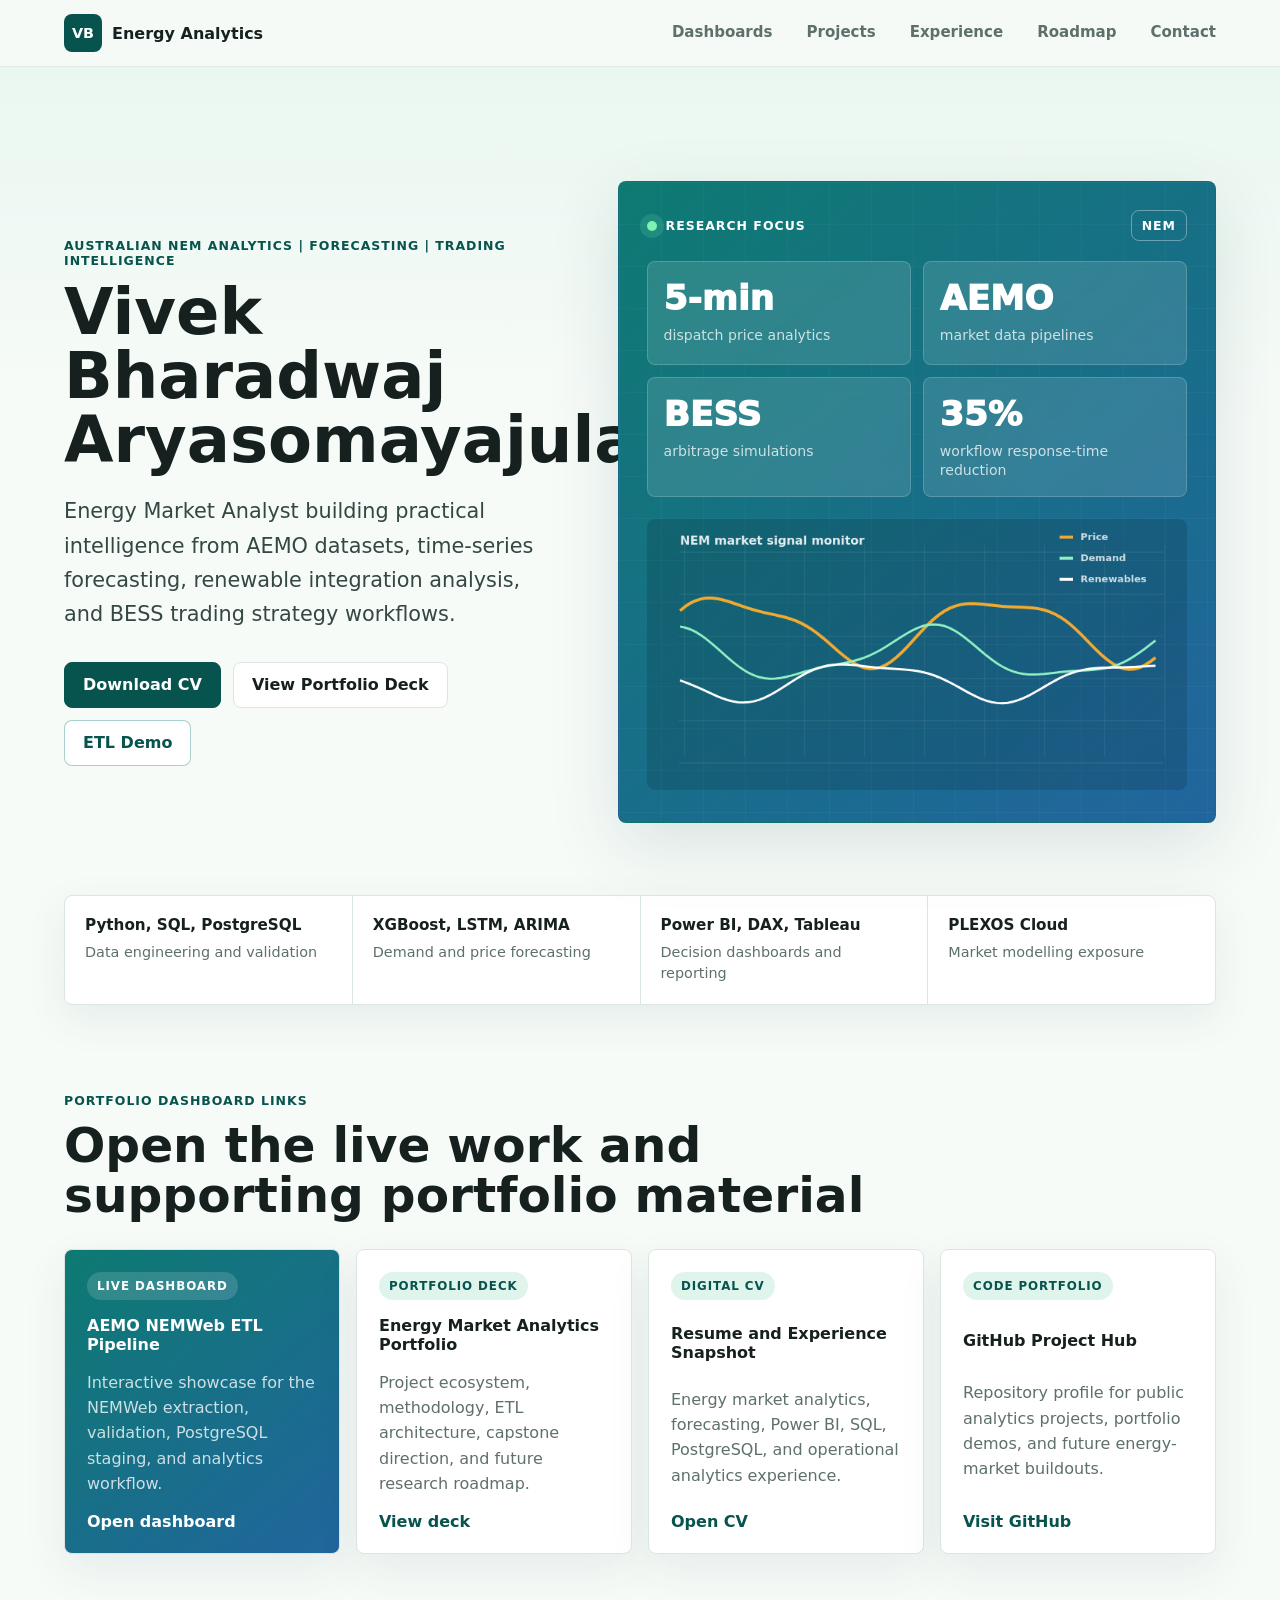
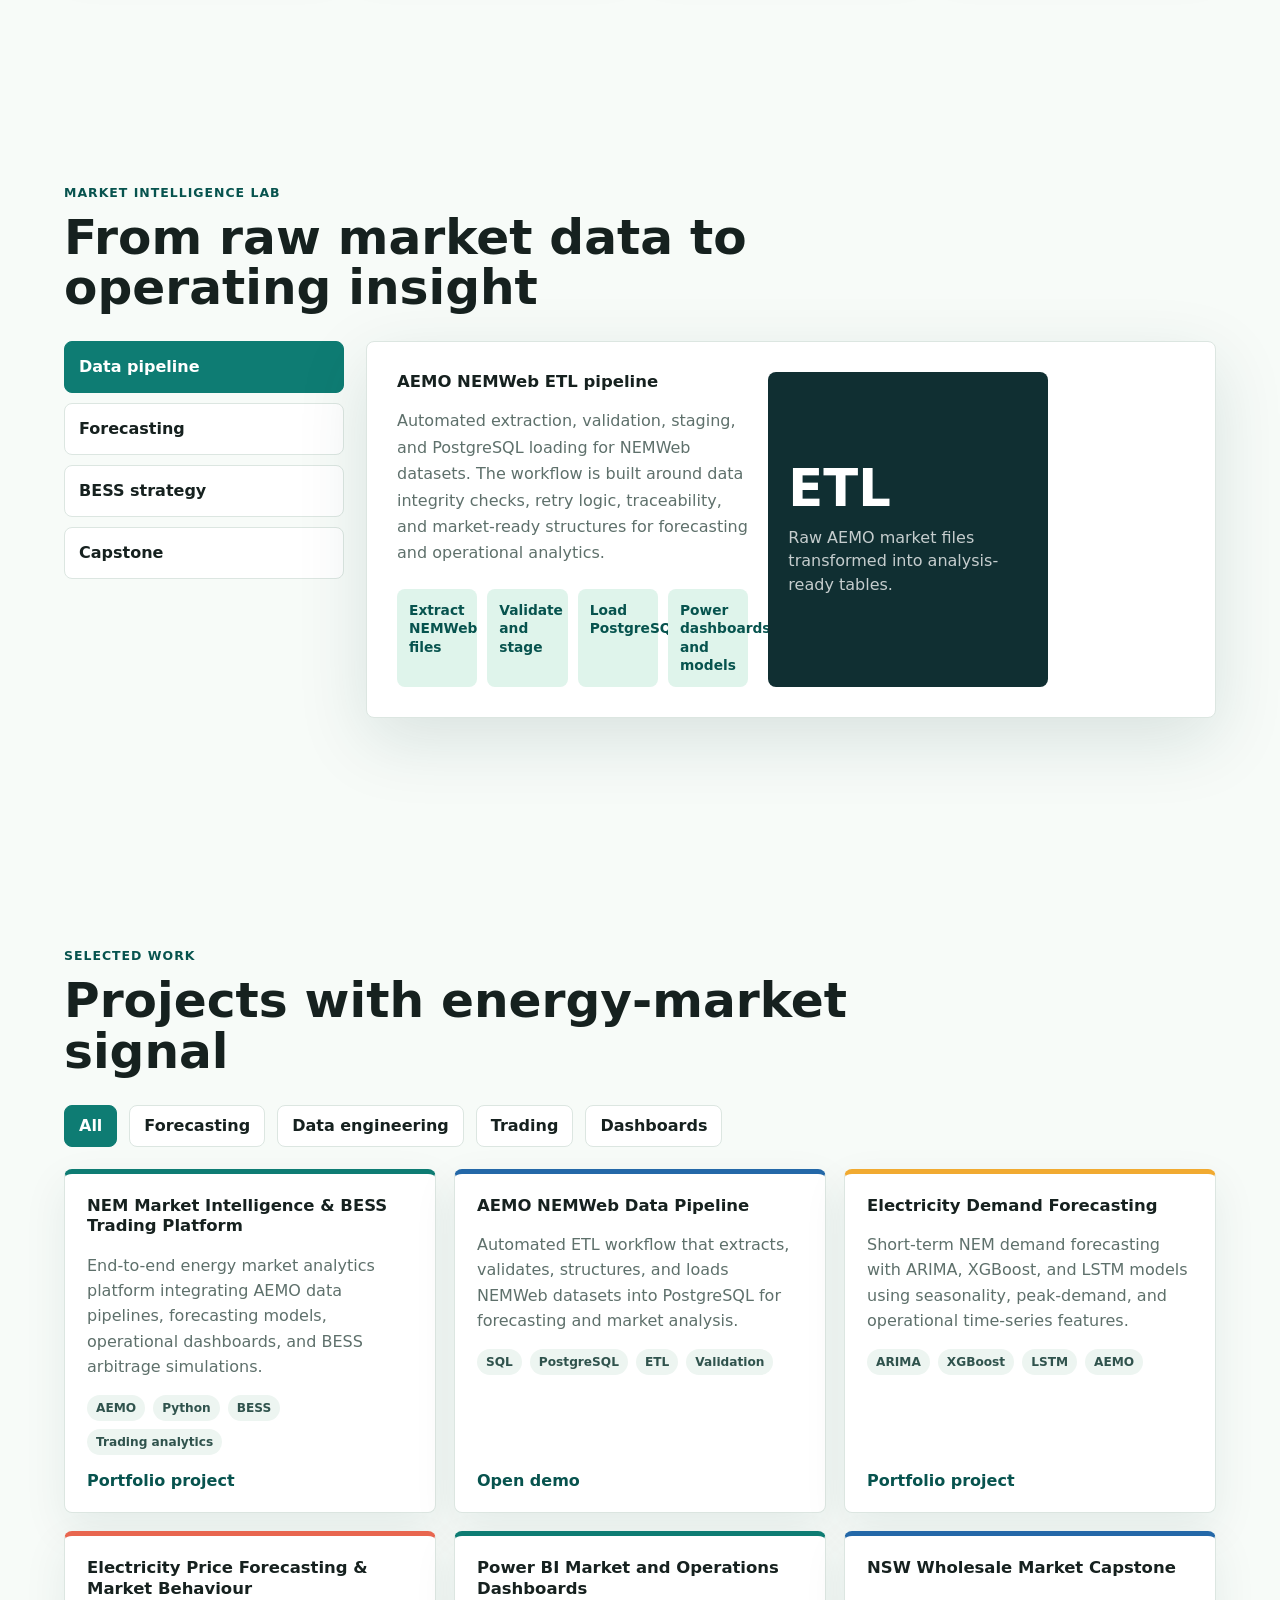
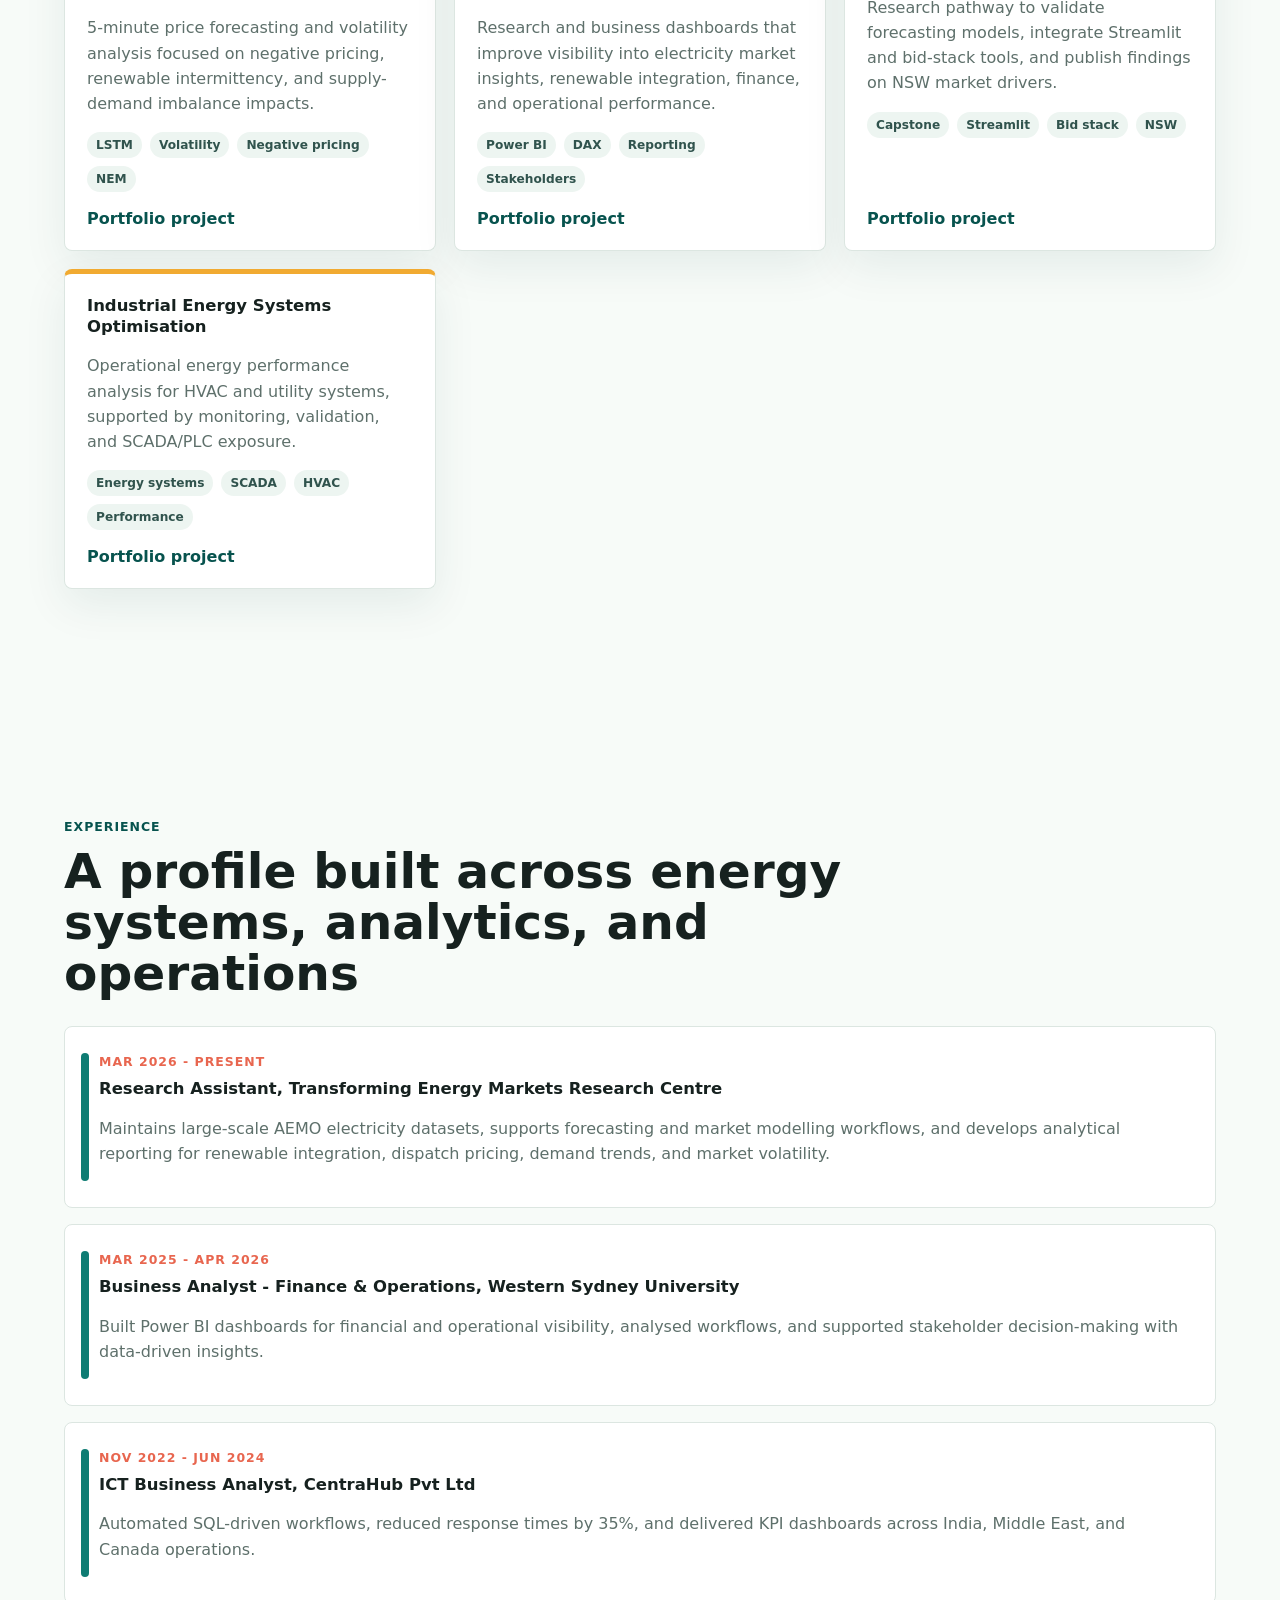
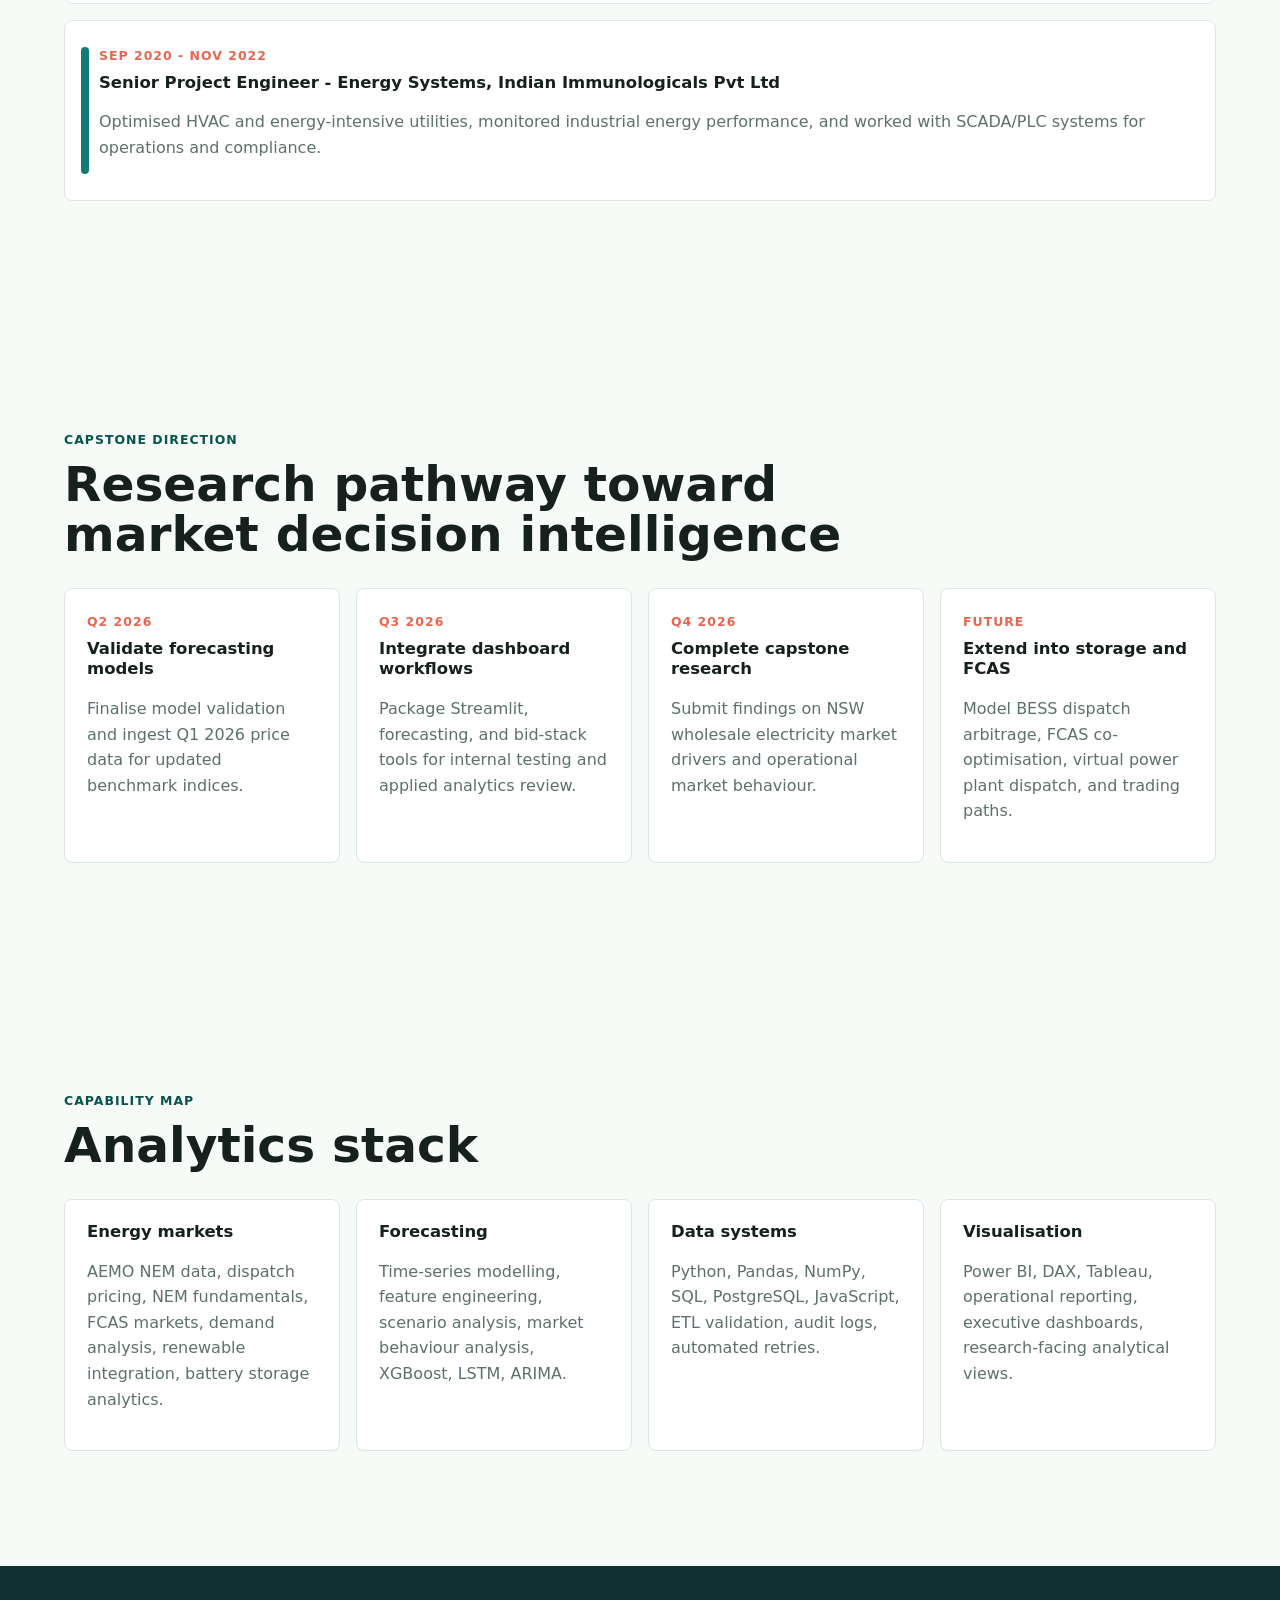
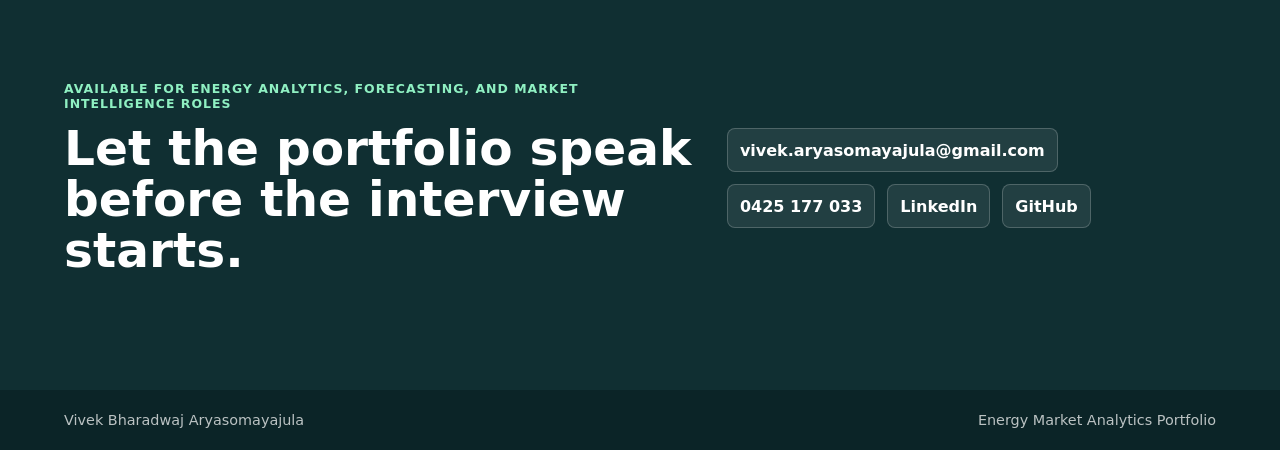
==== index.html @ 3502b77e "commit" ====
<!DOCTYPE html>
<html lang="en">
  <head>
    <meta charset="UTF-8" />
    <meta name="viewport" content="width=device-width, initial-scale=1.0" />
    <meta
      name="description"
      content="Interactive digital CV and energy market analytics portfolio for Vivek Bharadwaj Aryasomayajula."
    />
    <title>Vivek Bharadwaj | Energy Market Analytics</title>
    <link rel="stylesheet" href="styles.css" />
  </head>
  <body>
    <header class="site-header">
      <a class="brand" href="#top" aria-label="Vivek profile home">
        <span class="brand-mark">VB</span>
        <span>Energy Analytics</span>
      </a>
      <nav class="nav-links" aria-label="Primary navigation">
        <a href="#dashboards">Dashboards</a>
        <a href="#projects">Projects</a>
        <a href="#experience">Experience</a>
        <a href="#roadmap">Roadmap</a>
        <a href="#contact">Contact</a>
      </nav>
    </header>

    <main id="top">
      <section class="dashboard-hero" aria-labelledby="profile-title">
        <div class="hero-copy">
          <p class="eyebrow">Australian NEM analytics | Forecasting | Trading intelligence</p>
          <h1 id="profile-title">
            <span>Vivek Bharadwaj</span>
            <span>Aryasomayajula</span>
          </h1>
          <p class="lead">
            Energy Market Analyst building practical intelligence from AEMO datasets, time-series forecasting,
            renewable integration analysis, and BESS trading strategy workflows.
          </p>
          <div class="hero-actions" aria-label="Profile actions">
            <a class="button primary" href="assets/Vivek_Bharadwaj_CV.pdf" target="_blank" rel="noreferrer">
              Download CV
            </a>
            <a class="button" href="assets/Energy_Market_Analytics_Portfolio.pdf" target="_blank" rel="noreferrer">
              View Portfolio Deck
            </a>
            <a class="button ghost" href="https://vivekarya05.github.io/nemweb-etl-pipeline/" target="_blank" rel="noreferrer">
              ETL Demo
            </a>
          </div>
        </div>

        <aside class="market-console" aria-label="Energy market profile snapshot">
          <div class="console-top">
            <div>
              <span class="status-dot"></span>
              <span class="console-label">Research focus</span>
            </div>
            <span class="console-tag">NEM</span>
          </div>
          <div class="signal-grid">
            <div class="signal-card">
              <span class="signal-value">5-min</span>
              <span class="signal-label">dispatch price analytics</span>
            </div>
            <div class="signal-card">
              <span class="signal-value">AEMO</span>
              <span class="signal-label">market data pipelines</span>
            </div>
            <div class="signal-card">
              <span class="signal-value">BESS</span>
              <span class="signal-label">arbitrage simulations</span>
            </div>
            <div class="signal-card">
              <span class="signal-value">35%</span>
              <span class="signal-label">workflow response-time reduction</span>
            </div>
          </div>
          <canvas id="marketChart" width="720" height="360" aria-label="Animated energy market signal chart"></canvas>
        </aside>
      </section>

      <section class="metrics-band" aria-label="Portfolio highlights">
        <div>
          <strong>Python, SQL, PostgreSQL</strong>
          <span>Data engineering and validation</span>
        </div>
        <div>
          <strong>XGBoost, LSTM, ARIMA</strong>
          <span>Demand and price forecasting</span>
        </div>
        <div>
          <strong>Power BI, DAX, Tableau</strong>
          <span>Decision dashboards and reporting</span>
        </div>
        <div>
          <strong>PLEXOS Cloud</strong>
          <span>Market modelling exposure</span>
        </div>
      </section>

      <section id="dashboards" class="dashboard-links-section" aria-labelledby="dashboard-links-title">
        <div class="section-heading">
          <p class="eyebrow">Portfolio dashboard links</p>
          <h2 id="dashboard-links-title">Open the live work and supporting portfolio material</h2>
        </div>
        <div class="dashboard-link-grid">
          <a class="dashboard-link-card featured" href="https://vivekarya05.github.io/nemweb-etl-pipeline/" target="_blank" rel="noreferrer">
            <span class="link-type">Live dashboard</span>
            <strong>AEMO NEMWeb ETL Pipeline</strong>
            <p>Interactive showcase for the NEMWeb extraction, validation, PostgreSQL staging, and analytics workflow.</p>
            <span class="open-link">Open dashboard</span>
          </a>
          <a class="dashboard-link-card" href="assets/Energy_Market_Analytics_Portfolio.pdf" target="_blank" rel="noreferrer">
            <span class="link-type">Portfolio deck</span>
            <strong>Energy Market Analytics Portfolio</strong>
            <p>Project ecosystem, methodology, ETL architecture, capstone direction, and future research roadmap.</p>
            <span class="open-link">View deck</span>
          </a>
          <a class="dashboard-link-card" href="assets/Vivek_Bharadwaj_CV.pdf" target="_blank" rel="noreferrer">
            <span class="link-type">Digital CV</span>
            <strong>Resume and Experience Snapshot</strong>
            <p>Energy market analytics, forecasting, Power BI, SQL, PostgreSQL, and operational analytics experience.</p>
            <span class="open-link">Open CV</span>
          </a>
          <a class="dashboard-link-card" href="https://github.com/Vivekarya05" target="_blank" rel="noreferrer">
            <span class="link-type">Code portfolio</span>
            <strong>GitHub Project Hub</strong>
            <p>Repository profile for public analytics projects, portfolio demos, and future energy-market buildouts.</p>
            <span class="open-link">Visit GitHub</span>
          </a>
        </div>
      </section>

      <section class="lab-section" aria-labelledby="lab-title">
        <div class="section-heading">
          <p class="eyebrow">Market intelligence lab</p>
          <h2 id="lab-title">From raw market data to operating insight</h2>
        </div>
        <div class="lab-grid">
          <div class="lab-controls" role="tablist" aria-label="Analytics focus">
            <button class="lab-tab active" type="button" data-mode="pipeline" role="tab" aria-selected="true">
              Data pipeline
            </button>
            <button class="lab-tab" type="button" data-mode="forecasting" role="tab" aria-selected="false">
              Forecasting
            </button>
            <button class="lab-tab" type="button" data-mode="trading" role="tab" aria-selected="false">
              BESS strategy
            </button>
            <button class="lab-tab" type="button" data-mode="research" role="tab" aria-selected="false">
              Capstone
            </button>
          </div>
          <div class="lab-panel" id="labPanel" aria-live="polite"></div>
        </div>
      </section>

      <section id="projects" class="projects-section" aria-labelledby="projects-title">
        <div class="section-heading">
          <p class="eyebrow">Selected work</p>
          <h2 id="projects-title">Projects with energy-market signal</h2>
        </div>
        <div class="filter-row" aria-label="Project filters">
          <button class="filter-pill active" type="button" data-filter="all">All</button>
          <button class="filter-pill" type="button" data-filter="forecasting">Forecasting</button>
          <button class="filter-pill" type="button" data-filter="engineering">Data engineering</button>
          <button class="filter-pill" type="button" data-filter="trading">Trading</button>
          <button class="filter-pill" type="button" data-filter="dashboards">Dashboards</button>
        </div>
        <div class="project-grid" id="projectGrid"></div>
      </section>

      <section id="experience" class="experience-section" aria-labelledby="experience-title">
        <div class="section-heading">
          <p class="eyebrow">Experience</p>
          <h2 id="experience-title">A profile built across energy systems, analytics, and operations</h2>
        </div>
        <div class="timeline">
          <article>
            <span class="timeline-date">Mar 2026 - Present</span>
            <h3>Research Assistant, Transforming Energy Markets Research Centre</h3>
            <p>
              Maintains large-scale AEMO electricity datasets, supports forecasting and market modelling workflows,
              and develops analytical reporting for renewable integration, dispatch pricing, demand trends, and market volatility.
            </p>
          </article>
          <article>
            <span class="timeline-date">Mar 2025 - Apr 2026</span>
            <h3>Business Analyst - Finance & Operations, Western Sydney University</h3>
            <p>
              Built Power BI dashboards for financial and operational visibility, analysed workflows, and supported
              stakeholder decision-making with data-driven insights.
            </p>
          </article>
          <article>
            <span class="timeline-date">Nov 2022 - Jun 2024</span>
            <h3>ICT Business Analyst, CentraHub Pvt Ltd</h3>
            <p>
              Automated SQL-driven workflows, reduced response times by 35%, and delivered KPI dashboards across
              India, Middle East, and Canada operations.
            </p>
          </article>
          <article>
            <span class="timeline-date">Sep 2020 - Nov 2022</span>
            <h3>Senior Project Engineer - Energy Systems, Indian Immunologicals Pvt Ltd</h3>
            <p>
              Optimised HVAC and energy-intensive utilities, monitored industrial energy performance, and worked with
              SCADA/PLC systems for operations and compliance.
            </p>
          </article>
        </div>
      </section>

      <section id="roadmap" class="roadmap-section" aria-labelledby="roadmap-title">
        <div class="section-heading">
          <p class="eyebrow">Capstone direction</p>
          <h2 id="roadmap-title">Research pathway toward market decision intelligence</h2>
        </div>
        <div class="roadmap">
          <article>
            <span>Q2 2026</span>
            <h3>Validate forecasting models</h3>
            <p>Finalise model validation and ingest Q1 2026 price data for updated benchmark indices.</p>
          </article>
          <article>
            <span>Q3 2026</span>
            <h3>Integrate dashboard workflows</h3>
            <p>Package Streamlit, forecasting, and bid-stack tools for internal testing and applied analytics review.</p>
          </article>
          <article>
            <span>Q4 2026</span>
            <h3>Complete capstone research</h3>
            <p>Submit findings on NSW wholesale electricity market drivers and operational market behaviour.</p>
          </article>
          <article>
            <span>Future</span>
            <h3>Extend into storage and FCAS</h3>
            <p>Model BESS dispatch arbitrage, FCAS co-optimisation, virtual power plant dispatch, and trading paths.</p>
          </article>
        </div>
      </section>

      <section class="skills-section" aria-labelledby="skills-title">
        <div class="section-heading">
          <p class="eyebrow">Capability map</p>
          <h2 id="skills-title">Analytics stack</h2>
        </div>
        <div class="skill-matrix">
          <div>
            <h3>Energy markets</h3>
            <p>AEMO NEM data, dispatch pricing, NEM fundamentals, FCAS markets, demand analysis, renewable integration, battery storage analytics.</p>
          </div>
          <div>
            <h3>Forecasting</h3>
            <p>Time-series modelling, feature engineering, scenario analysis, market behaviour analysis, XGBoost, LSTM, ARIMA.</p>
          </div>
          <div>
            <h3>Data systems</h3>
            <p>Python, Pandas, NumPy, SQL, PostgreSQL, JavaScript, ETL validation, audit logs, automated retries.</p>
          </div>
          <div>
            <h3>Visualisation</h3>
            <p>Power BI, DAX, Tableau, operational reporting, executive dashboards, research-facing analytical views.</p>
          </div>
        </div>
      </section>

      <section id="contact" class="contact-section" aria-labelledby="contact-title">
        <div>
          <p class="eyebrow">Available for energy analytics, forecasting, and market intelligence roles</p>
          <h2 id="contact-title">Let the portfolio speak before the interview starts.</h2>
        </div>
        <div class="contact-links">
          <a href="mailto:vivek.aryasomayajula@gmail.com">vivek.aryasomayajula@gmail.com</a>
          <a href="tel:+61425177033">0425 177 033</a>
          <a href="https://linkedin.com/in/vivek-energy-analytics" target="_blank" rel="noreferrer">LinkedIn</a>
          <a href="https://github.com/Vivekarya05" target="_blank" rel="noreferrer">GitHub</a>
        </div>
      </section>
    </main>

    <footer>
      <span>Vivek Bharadwaj Aryasomayajula</span>
      <span>Energy Market Analytics Portfolio</span>
    </footer>

    <script src="app.js"></script>
  </body>
</html>
---- styles.css ----
:root {
  color-scheme: light;
  --ink: #16211f;
  --muted: #5e706b;
  --line: #dce6e1;
  --paper: #f7fbf8;
  --white: #ffffff;
  --teal: #0e7c73;
  --teal-dark: #07534e;
  --amber: #f1aa31;
  --coral: #e8664f;
  --blue: #2468a8;
  --mint: #dff4eb;
  --shadow: 0 22px 70px rgba(14, 65, 59, 0.13);
  --radius: 8px;
}

* {
  box-sizing: border-box;
}

html {
  scroll-behavior: smooth;
}

body {
  margin: 0;
  min-width: 320px;
  background:
    linear-gradient(180deg, rgba(223, 244, 235, 0.64), rgba(255, 255, 255, 0) 420px),
    var(--paper);
  color: var(--ink);
  font-family:
    Inter, ui-sans-serif, system-ui, -apple-system, BlinkMacSystemFont, "Segoe UI", sans-serif;
  letter-spacing: 0;
}

a {
  color: inherit;
  text-decoration: none;
}

button,
a {
  -webkit-tap-highlight-color: transparent;
}

button {
  font: inherit;
}

.site-header {
  position: sticky;
  top: 0;
  z-index: 20;
  display: flex;
  align-items: center;
  justify-content: space-between;
  gap: 24px;
  padding: 14px clamp(18px, 5vw, 72px);
  border-bottom: 1px solid rgba(220, 230, 225, 0.78);
  background: rgba(247, 251, 248, 0.86);
  backdrop-filter: blur(18px);
}

.brand {
  display: inline-flex;
  align-items: center;
  gap: 10px;
  min-width: 178px;
  font-weight: 800;
}

.brand-mark {
  display: grid;
  width: 38px;
  height: 38px;
  place-items: center;
  border-radius: 8px;
  background: var(--teal-dark);
  color: white;
  font-size: 0.9rem;
  letter-spacing: 0;
}

.nav-links {
  display: flex;
  align-items: center;
  gap: clamp(14px, 3vw, 34px);
  color: var(--muted);
  font-size: 0.94rem;
  font-weight: 700;
}

.nav-links a {
  padding: 8px 0;
  border-bottom: 2px solid transparent;
}

.nav-links a:hover {
  color: var(--teal-dark);
  border-color: var(--amber);
}

main {
  overflow: hidden;
}

.dashboard-hero {
  display: grid;
  grid-template-columns: minmax(0, 0.9fr) minmax(420px, 1.1fr);
  gap: clamp(28px, 5vw, 70px);
  align-items: center;
  min-height: calc(100vh - 72px);
  padding: clamp(38px, 7vw, 86px) clamp(18px, 5vw, 72px) 44px;
}

.hero-copy {
  max-width: 720px;
}

.eyebrow {
  margin: 0 0 12px;
  color: var(--teal-dark);
  font-size: 0.78rem;
  font-weight: 900;
  letter-spacing: 0.08em;
  text-transform: uppercase;
}

h2,
h3,
p {
  overflow-wrap: anywhere;
}

h1 {
  max-width: 850px;
  margin: 0;
  font-size: clamp(2.5rem, 5vw, 4.45rem);
  line-height: 1;
  letter-spacing: 0;
}

h1 span {
  display: block;
  overflow-wrap: normal;
}

h2 {
  margin: 0;
  font-size: clamp(1.9rem, 3.8vw, 3.65rem);
  line-height: 1.04;
  letter-spacing: 0;
}

h3 {
  margin: 0;
  font-size: 1.03rem;
  line-height: 1.25;
}

.lead {
  max-width: 680px;
  margin: 22px 0 0;
  color: #344743;
  font-size: clamp(1.05rem, 1.8vw, 1.3rem);
  line-height: 1.65;
}

.hero-actions,
.filter-row,
.contact-links {
  display: flex;
  flex-wrap: wrap;
  gap: 12px;
}

.hero-actions {
  margin-top: 30px;
}

.button,
.filter-pill,
.lab-tab {
  border: 1px solid var(--line);
  border-radius: 8px;
  background: var(--white);
  color: var(--ink);
  cursor: pointer;
  font-weight: 850;
  transition:
    transform 160ms ease,
    box-shadow 160ms ease,
    border-color 160ms ease,
    background 160ms ease;
}

.button {
  display: inline-flex;
  min-height: 46px;
  align-items: center;
  justify-content: center;
  padding: 12px 18px;
}

.button.primary {
  border-color: var(--teal-dark);
  background: var(--teal-dark);
  color: white;
}

.button.ghost {
  border-color: rgba(14, 124, 115, 0.36);
  color: var(--teal-dark);
}

.button:hover,
.filter-pill:hover,
.lab-tab:hover {
  transform: translateY(-2px);
  box-shadow: 0 14px 26px rgba(14, 65, 59, 0.12);
}

.market-console {
  position: relative;
  min-height: 560px;
  padding: clamp(18px, 3vw, 28px);
  border: 1px solid rgba(7, 83, 78, 0.14);
  border-radius: var(--radius);
  background:
    linear-gradient(140deg, rgba(14, 124, 115, 0.94), rgba(36, 104, 168, 0.87)),
    #0d4f5a;
  color: white;
  box-shadow: var(--shadow);
}

.market-console::before {
  content: "";
  position: absolute;
  inset: 0;
  border-radius: inherit;
  background-image:
    linear-gradient(rgba(255, 255, 255, 0.08) 1px, transparent 1px),
    linear-gradient(90deg, rgba(255, 255, 255, 0.08) 1px, transparent 1px);
  background-size: 42px 42px;
  opacity: 0.42;
  pointer-events: none;
}

.console-top,
.signal-grid,
#marketChart {
  position: relative;
  z-index: 1;
}

.console-top {
  display: flex;
  align-items: center;
  justify-content: space-between;
  gap: 16px;
  margin-bottom: 20px;
}

.console-top div {
  display: inline-flex;
  align-items: center;
  gap: 9px;
}

.status-dot {
  width: 10px;
  height: 10px;
  border-radius: 999px;
  background: #7cf3b2;
  box-shadow: 0 0 0 7px rgba(124, 243, 178, 0.15);
}

.console-label,
.console-tag {
  font-size: 0.78rem;
  font-weight: 900;
  letter-spacing: 0.08em;
  text-transform: uppercase;
}

.console-tag {
  border: 1px solid rgba(255, 255, 255, 0.35);
  border-radius: 8px;
  padding: 7px 10px;
}

.signal-grid {
  display: grid;
  grid-template-columns: repeat(2, minmax(0, 1fr));
  gap: 12px;
  margin-bottom: 22px;
}

.signal-card {
  min-height: 104px;
  padding: 16px;
  border: 1px solid rgba(255, 255, 255, 0.18);
  border-radius: var(--radius);
  background: rgba(255, 255, 255, 0.12);
  backdrop-filter: blur(10px);
}

.signal-value {
  display: block;
  font-size: clamp(1.4rem, 3vw, 2.15rem);
  font-weight: 950;
}

.signal-label {
  display: block;
  margin-top: 8px;
  color: rgba(255, 255, 255, 0.76);
  font-size: 0.88rem;
  line-height: 1.35;
}

#marketChart {
  width: 100%;
  height: auto;
  max-height: 320px;
  border-radius: var(--radius);
  background: rgba(0, 0, 0, 0.13);
}

.metrics-band {
  display: grid;
  grid-template-columns: repeat(4, minmax(0, 1fr));
  gap: 1px;
  margin: 0 clamp(18px, 5vw, 72px);
  border: 1px solid var(--line);
  border-radius: var(--radius);
  overflow: hidden;
  background: var(--line);
  box-shadow: 0 14px 42px rgba(14, 65, 59, 0.08);
}

.metrics-band div {
  padding: 20px;
  background: var(--white);
}

.metrics-band strong,
.metrics-band span {
  display: block;
}

.metrics-band strong {
  font-size: 0.95rem;
}

.metrics-band span {
  margin-top: 8px;
  color: var(--muted);
  font-size: 0.9rem;
  line-height: 1.45;
}

.lab-section,
.dashboard-links-section,
.projects-section,
.experience-section,
.roadmap-section,
.skills-section,
.contact-section {
  padding: clamp(62px, 9vw, 120px) clamp(18px, 5vw, 72px);
}

.section-heading {
  max-width: 900px;
  margin-bottom: 28px;
}

.dashboard-links-section {
  padding-top: clamp(52px, 7vw, 88px);
}

.dashboard-link-grid {
  display: grid;
  grid-template-columns: repeat(4, minmax(0, 1fr));
  gap: 16px;
}

.dashboard-link-card {
  display: grid;
  min-height: 270px;
  align-content: space-between;
  padding: 22px;
  border: 1px solid var(--line);
  border-radius: var(--radius);
  background: var(--white);
  box-shadow: 0 16px 44px rgba(14, 65, 59, 0.08);
}

.dashboard-link-card.featured {
  background:
    linear-gradient(140deg, rgba(14, 124, 115, 0.95), rgba(36, 104, 168, 0.88)),
    var(--teal-dark);
  color: white;
}

.dashboard-link-card p {
  color: var(--muted);
  line-height: 1.58;
}

.dashboard-link-card.featured p {
  color: rgba(255, 255, 255, 0.78);
}

.link-type {
  display: inline-flex;
  width: fit-content;
  margin-bottom: 16px;
  border-radius: 999px;
  background: var(--mint);
  color: var(--teal-dark);
  padding: 7px 10px;
  font-size: 0.74rem;
  font-weight: 900;
  letter-spacing: 0.08em;
  text-transform: uppercase;
}

.dashboard-link-card.featured .link-type {
  background: rgba(255, 255, 255, 0.14);
  color: white;
}

.open-link {
  color: var(--teal-dark);
  font-weight: 900;
}

.dashboard-link-card.featured .open-link {
  color: white;
}

.lab-grid {
  display: grid;
  grid-template-columns: 280px minmax(0, 1fr);
  gap: 22px;
}

.lab-controls {
  display: grid;
  gap: 10px;
  align-content: start;
}

.lab-tab {
  width: 100%;
  min-height: 52px;
  padding: 12px 14px;
  text-align: left;
}

.lab-tab.active,
.filter-pill.active {
  border-color: var(--teal);
  background: var(--teal);
  color: white;
}

.lab-panel {
  display: grid;
  grid-template-columns: minmax(0, 0.72fr) minmax(280px, 0.28fr);
  gap: 20px;
  min-height: 340px;
  padding: clamp(18px, 3vw, 30px);
  border: 1px solid var(--line);
  border-radius: var(--radius);
  background: var(--white);
  box-shadow: var(--shadow);
}

.lab-panel p {
  color: var(--muted);
  line-height: 1.65;
}

.process-flow {
  display: grid;
  grid-template-columns: repeat(4, minmax(0, 1fr));
  gap: 10px;
  margin-top: 22px;
}

.process-flow span {
  min-height: 84px;
  padding: 12px;
  border-radius: var(--radius);
  background: var(--mint);
  color: var(--teal-dark);
  font-size: 0.86rem;
  font-weight: 900;
  line-height: 1.35;
}

.lab-stat {
  display: grid;
  align-content: center;
  min-height: 100%;
  padding: 20px;
  border-radius: var(--radius);
  background: #102f32;
  color: white;
}

.lab-stat strong {
  font-size: clamp(2.1rem, 4vw, 3.5rem);
  line-height: 1;
}

.lab-stat span {
  margin-top: 12px;
  color: rgba(255, 255, 255, 0.76);
  line-height: 1.45;
}

.filter-row {
  margin-bottom: 22px;
}

.filter-pill {
  min-height: 42px;
  padding: 9px 14px;
}

.project-grid {
  display: grid;
  grid-template-columns: repeat(3, minmax(0, 1fr));
  gap: 18px;
}

.project-card {
  display: grid;
  min-height: 320px;
  align-content: space-between;
  padding: 22px;
  border: 1px solid var(--line);
  border-radius: var(--radius);
  background: var(--white);
  box-shadow: 0 16px 44px rgba(14, 65, 59, 0.08);
}

.project-card[data-accent="teal"] {
  border-top: 5px solid var(--teal);
}

.project-card[data-accent="amber"] {
  border-top: 5px solid var(--amber);
}

.project-card[data-accent="coral"] {
  border-top: 5px solid var(--coral);
}

.project-card[data-accent="blue"] {
  border-top: 5px solid var(--blue);
}

.project-card p {
  color: var(--muted);
  line-height: 1.58;
}

.project-meta {
  display: flex;
  flex-wrap: wrap;
  gap: 8px;
  margin-top: 16px;
}

.project-meta span {
  border-radius: 999px;
  background: #edf5f1;
  color: #30534d;
  padding: 6px 9px;
  font-size: 0.76rem;
  font-weight: 850;
}

.project-link {
  display: inline-flex;
  width: fit-content;
  margin-top: 16px;
  color: var(--teal-dark);
  font-weight: 900;
}

.timeline {
  display: grid;
  gap: 16px;
}

.timeline article {
  position: relative;
  padding: 24px 24px 24px 34px;
  border: 1px solid var(--line);
  border-radius: var(--radius);
  background: var(--white);
}

.timeline article::before {
  content: "";
  position: absolute;
  top: 26px;
  left: 16px;
  width: 8px;
  height: calc(100% - 52px);
  border-radius: 999px;
  background: var(--teal);
}

.timeline-date,
.roadmap span {
  display: inline-block;
  margin-bottom: 10px;
  color: var(--coral);
  font-size: 0.78rem;
  font-weight: 900;
  letter-spacing: 0.08em;
  text-transform: uppercase;
}

.timeline p,
.roadmap p,
.skill-matrix p {
  color: var(--muted);
  line-height: 1.6;
}

.roadmap {
  display: grid;
  grid-template-columns: repeat(4, minmax(0, 1fr));
  gap: 16px;
}

.roadmap article,
.skill-matrix div {
  padding: 22px;
  border: 1px solid var(--line);
  border-radius: var(--radius);
  background: var(--white);
}

.roadmap article {
  min-height: 260px;
}

.skill-matrix {
  display: grid;
  grid-template-columns: repeat(4, minmax(0, 1fr));
  gap: 16px;
}

.contact-section {
  display: grid;
  grid-template-columns: minmax(0, 0.9fr) minmax(320px, 0.7fr);
  gap: 34px;
  align-items: center;
  background: #102f32;
  color: white;
}

.contact-section .eyebrow {
  color: #8ff0c2;
}

.contact-links {
  justify-content: flex-start;
}

.contact-links a {
  display: inline-flex;
  min-height: 44px;
  align-items: center;
  border: 1px solid rgba(255, 255, 255, 0.2);
  border-radius: 8px;
  padding: 10px 12px;
  background: rgba(255, 255, 255, 0.08);
  color: white;
  font-weight: 850;
}

footer {
  display: flex;
  justify-content: space-between;
  gap: 18px;
  padding: 22px clamp(18px, 5vw, 72px);
  background: #0b2427;
  color: rgba(255, 255, 255, 0.72);
  font-size: 0.9rem;
}

@media (max-width: 1120px) {
  .dashboard-hero,
  .lab-panel,
  .contact-section {
    grid-template-columns: 1fr;
  }

  .market-console {
    min-height: auto;
  }

  .project-grid,
  .roadmap,
  .skill-matrix,
  .dashboard-link-grid {
    grid-template-columns: repeat(2, minmax(0, 1fr));
  }

  .metrics-band {
    grid-template-columns: repeat(2, minmax(0, 1fr));
  }
}

@media (max-width: 760px) {
  .site-header {
    align-items: flex-start;
    flex-direction: column;
    gap: 10px;
  }

  .nav-links {
    width: 100%;
    justify-content: space-between;
    gap: 8px;
    font-size: 0.84rem;
  }

  .dashboard-hero {
    min-height: auto;
    padding-top: 34px;
  }

  .hero-actions .button {
    width: 100%;
  }

  .signal-grid,
  .project-grid,
  .roadmap,
  .skill-matrix,
  .dashboard-link-grid,
  .metrics-band,
  .lab-grid,
  .process-flow {
    grid-template-columns: 1fr;
  }

  .lab-panel {
    padding: 18px;
  }

  .project-card {
    min-height: 0;
  }

  footer {
    flex-direction: column;
  }
}
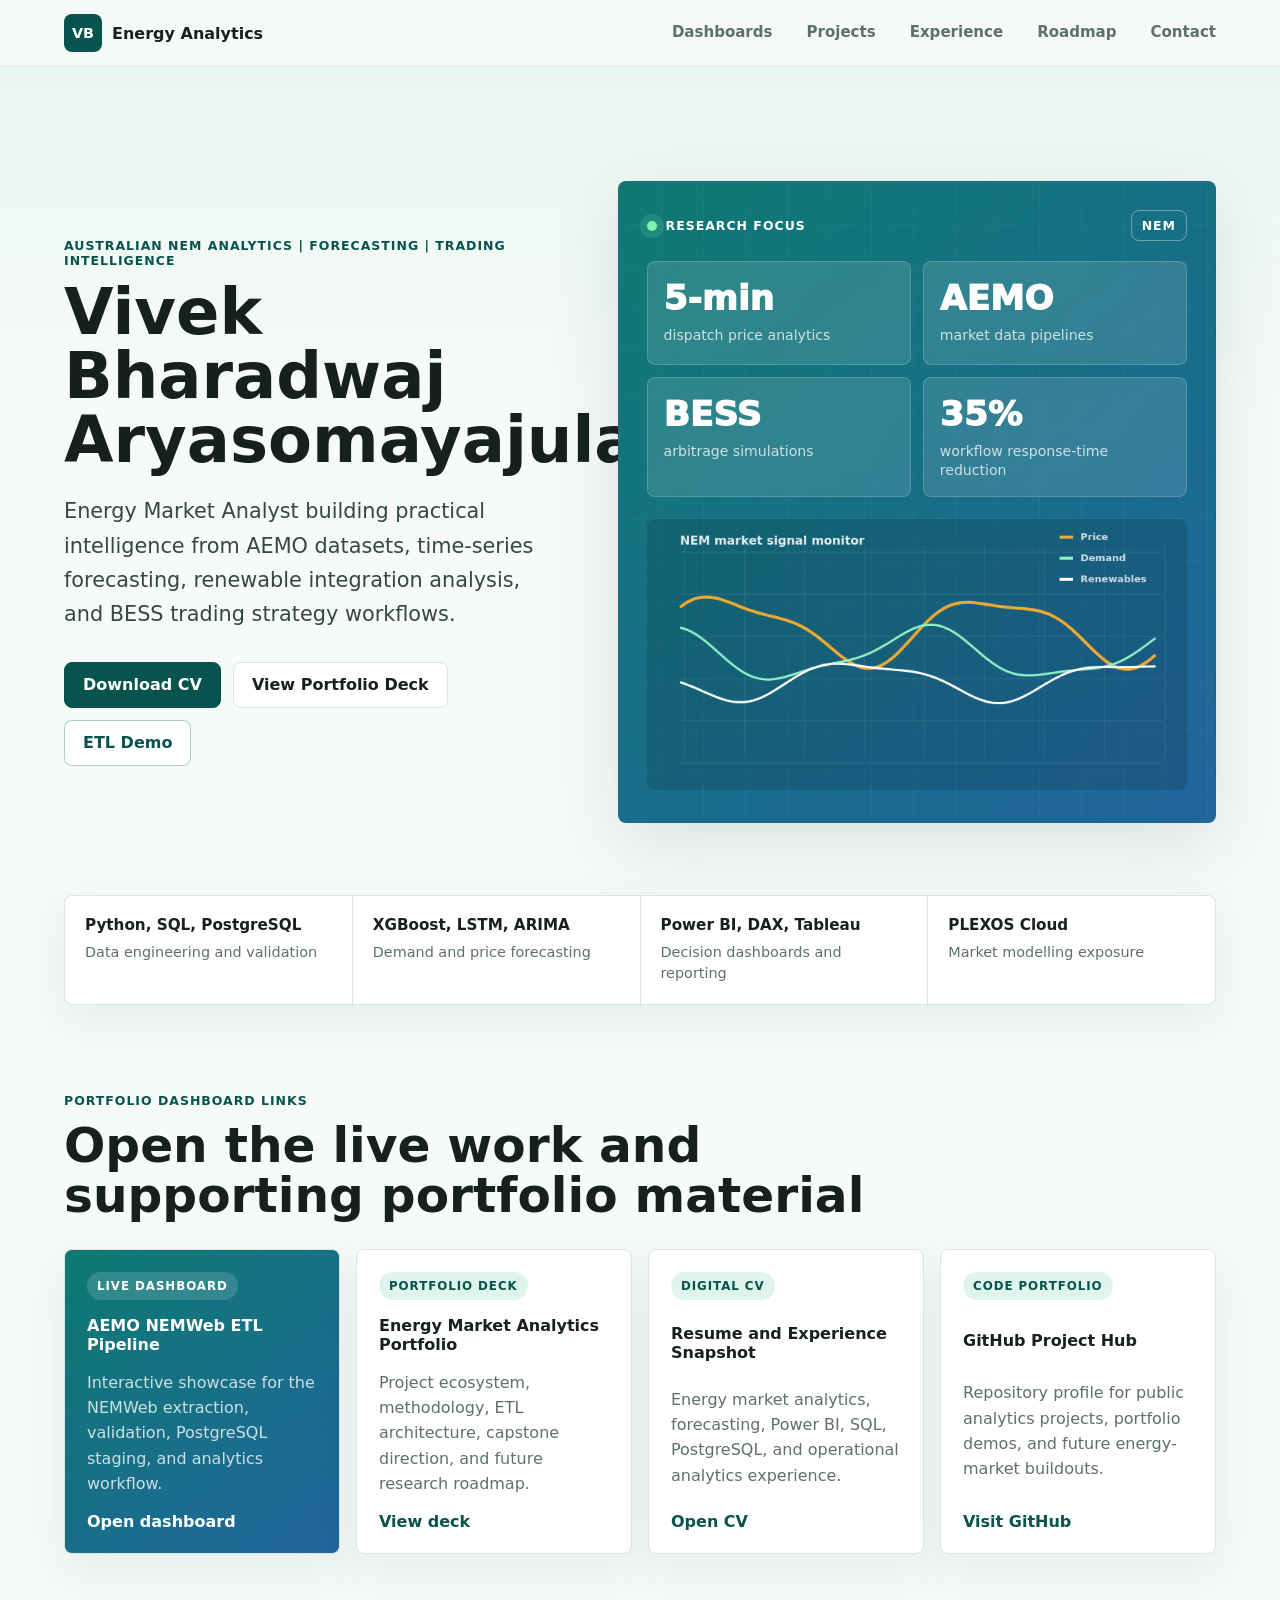
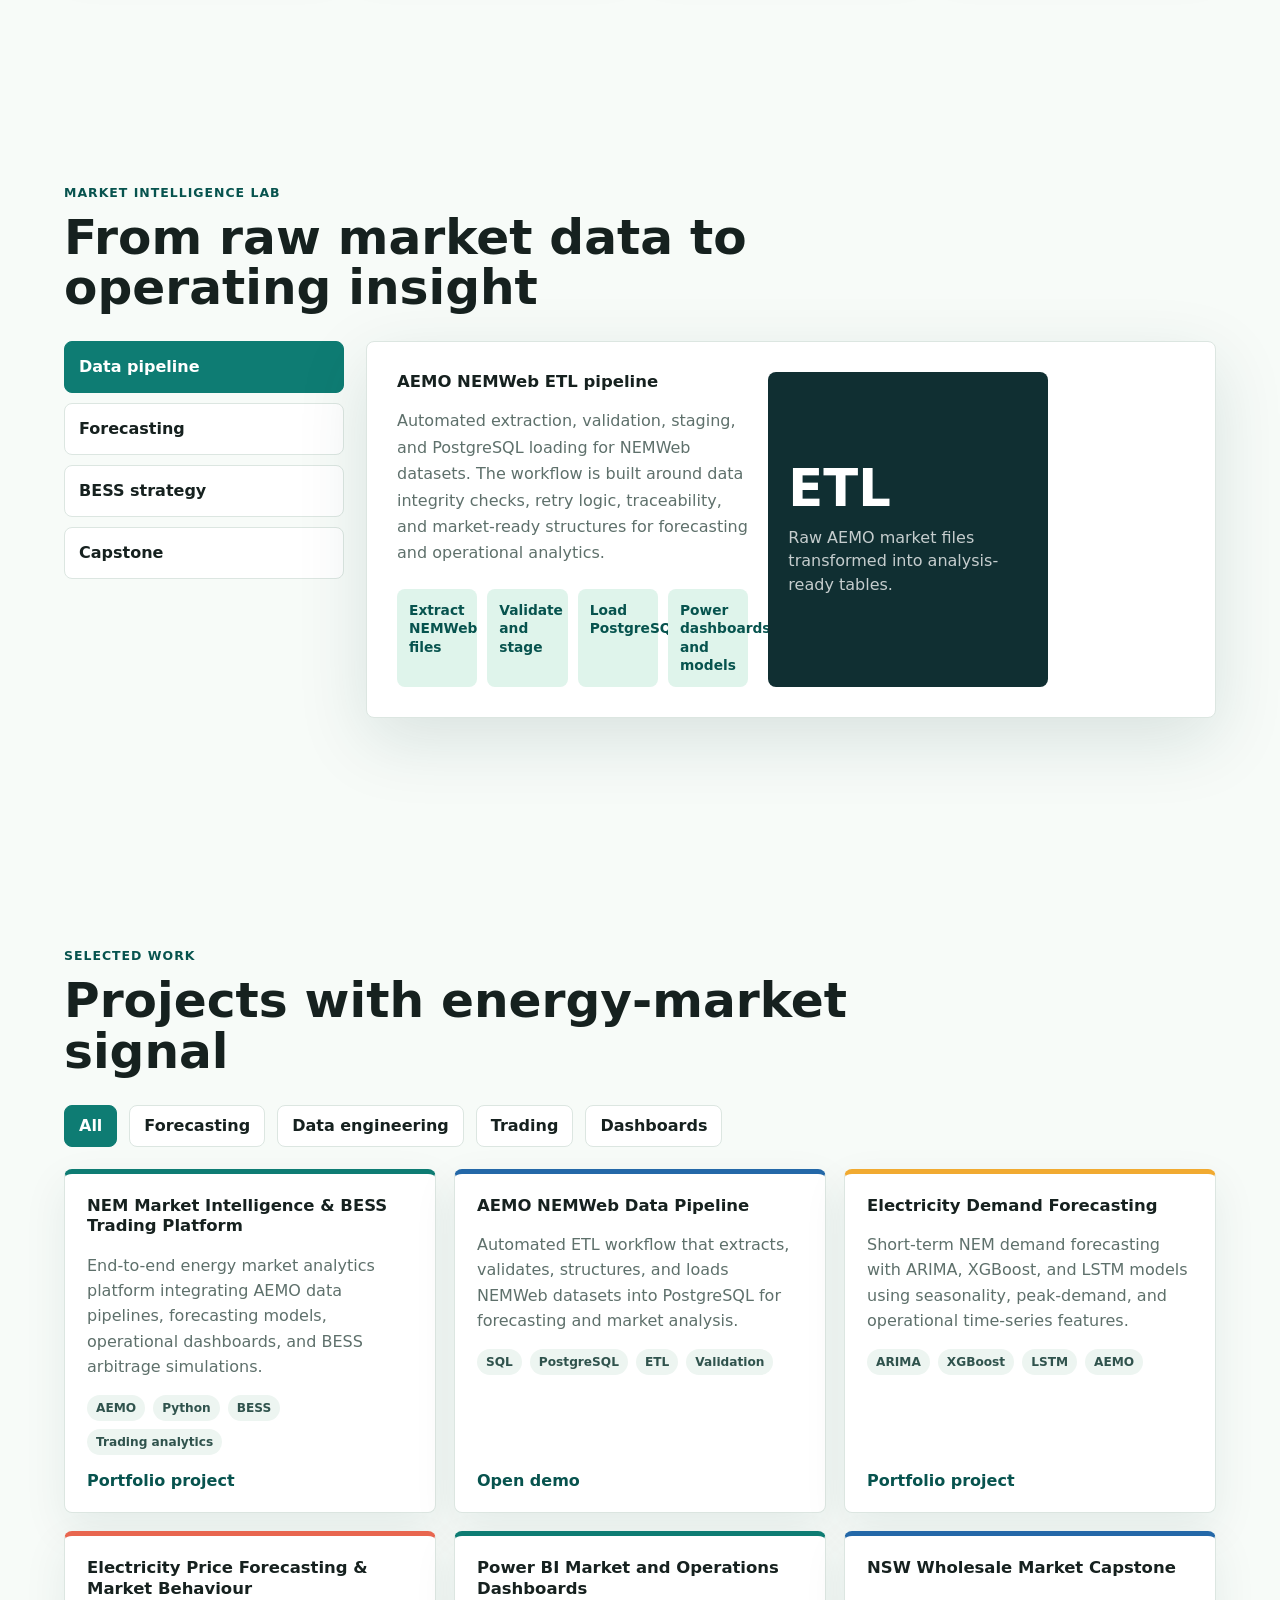
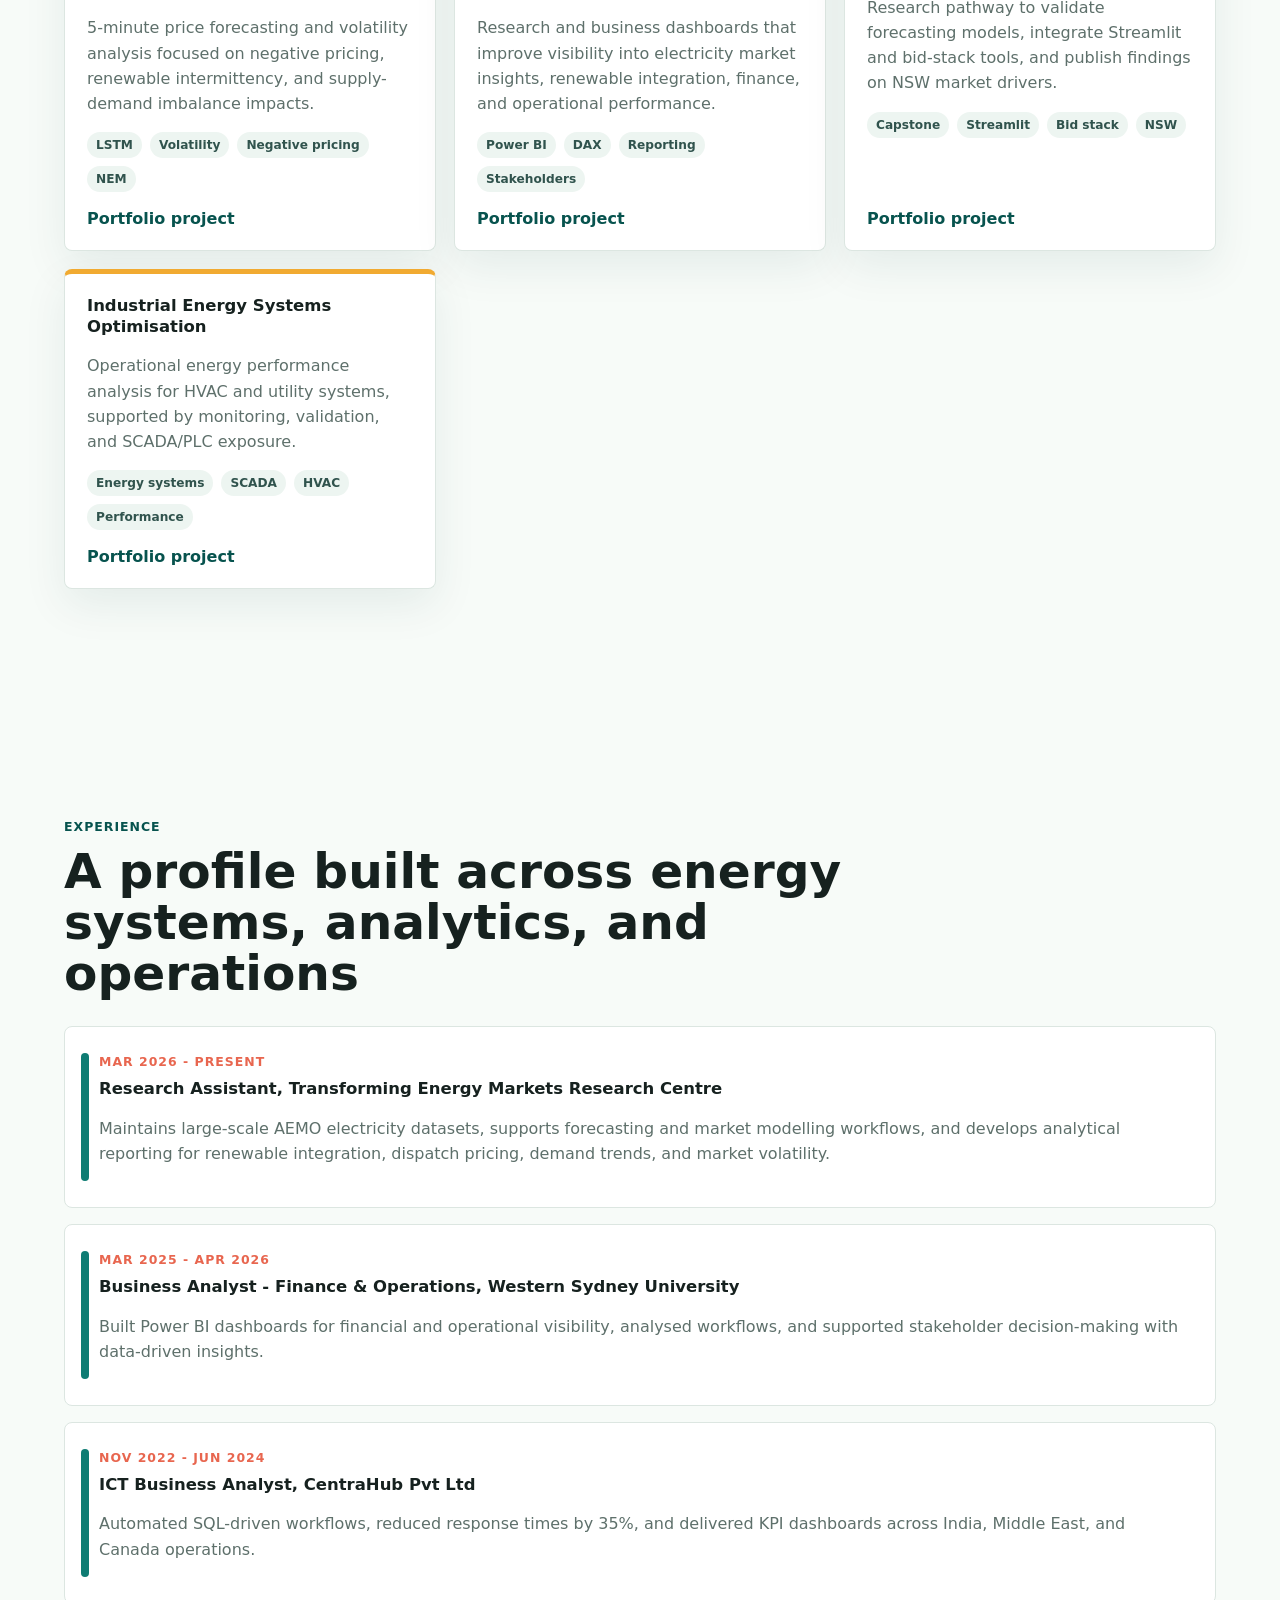
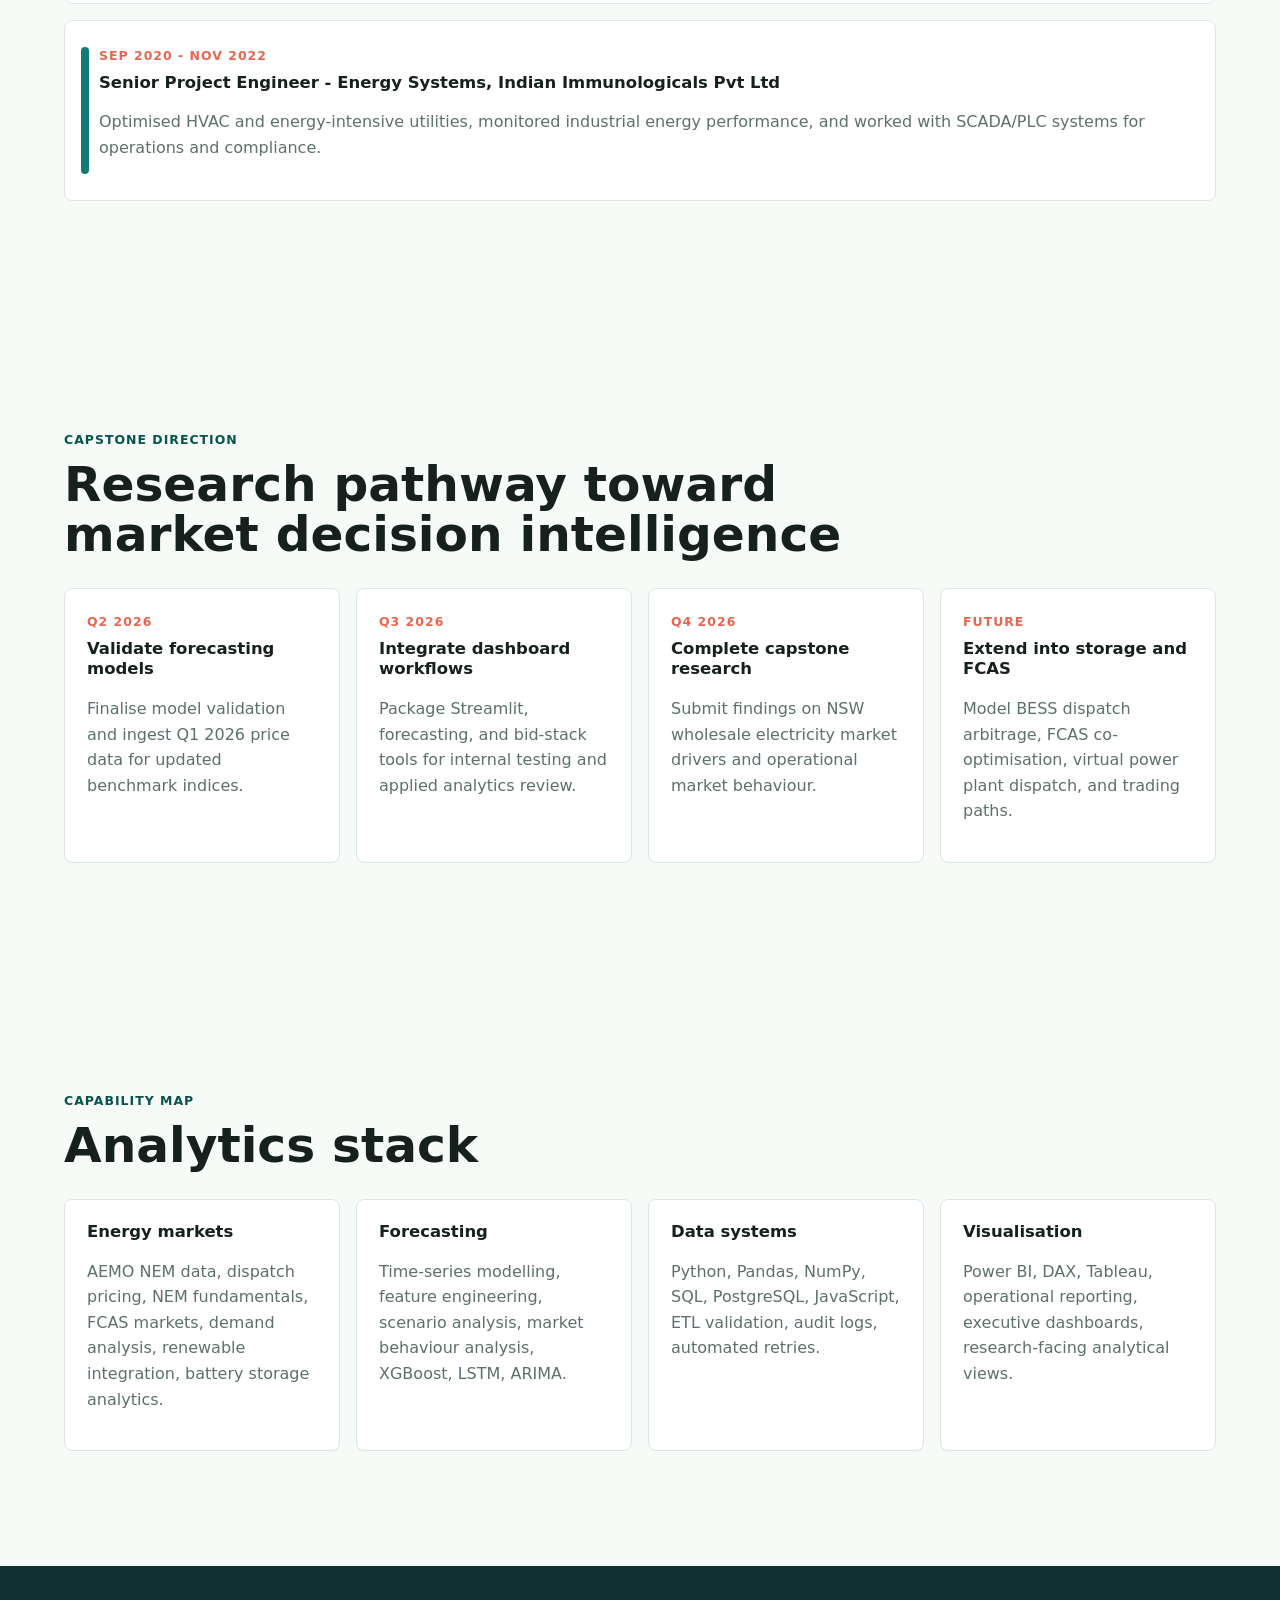
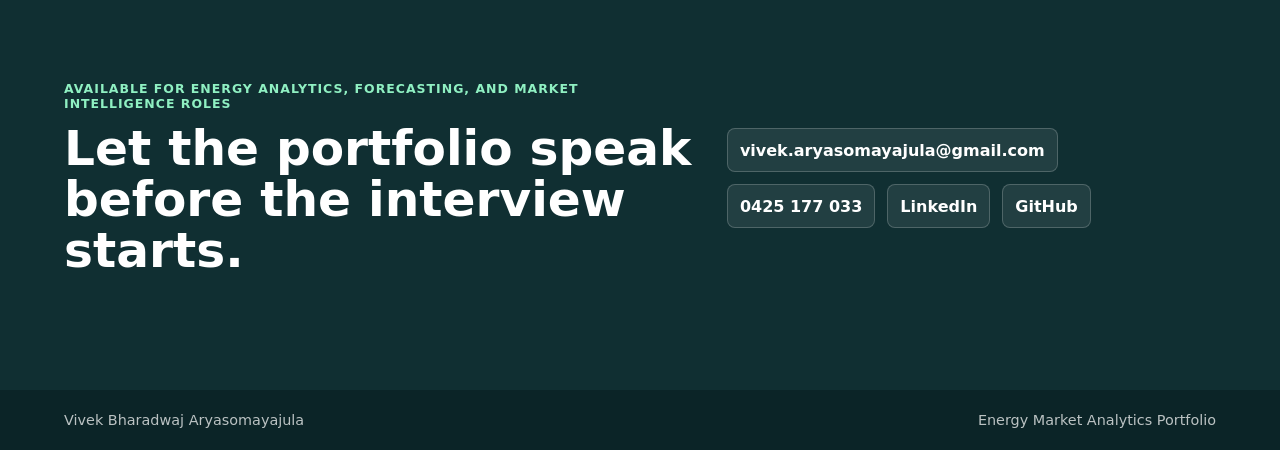
==== commit 8f3d7611: "Bust portfolio asset cache" ====
--- a/index.html
+++ b/index.html
@@ -8,7 +8,7 @@
       content="Interactive digital CV and energy market analytics portfolio for Vivek Bharadwaj Aryasomayajula."
     />
     <title>Vivek Bharadwaj | Energy Market Analytics</title>
-    <link rel="stylesheet" href="styles.css" />
+    <link rel="stylesheet" href="styles.css?v=dashboard-links-2" />
   </head>
   <body>
     <header class="site-header">
@@ -285,6 +285,6 @@
       <span>Energy Market Analytics Portfolio</span>
     </footer>
 
-    <script src="app.js"></script>
+    <script src="app.js?v=dashboard-links-2"></script>
   </body>
 </html>
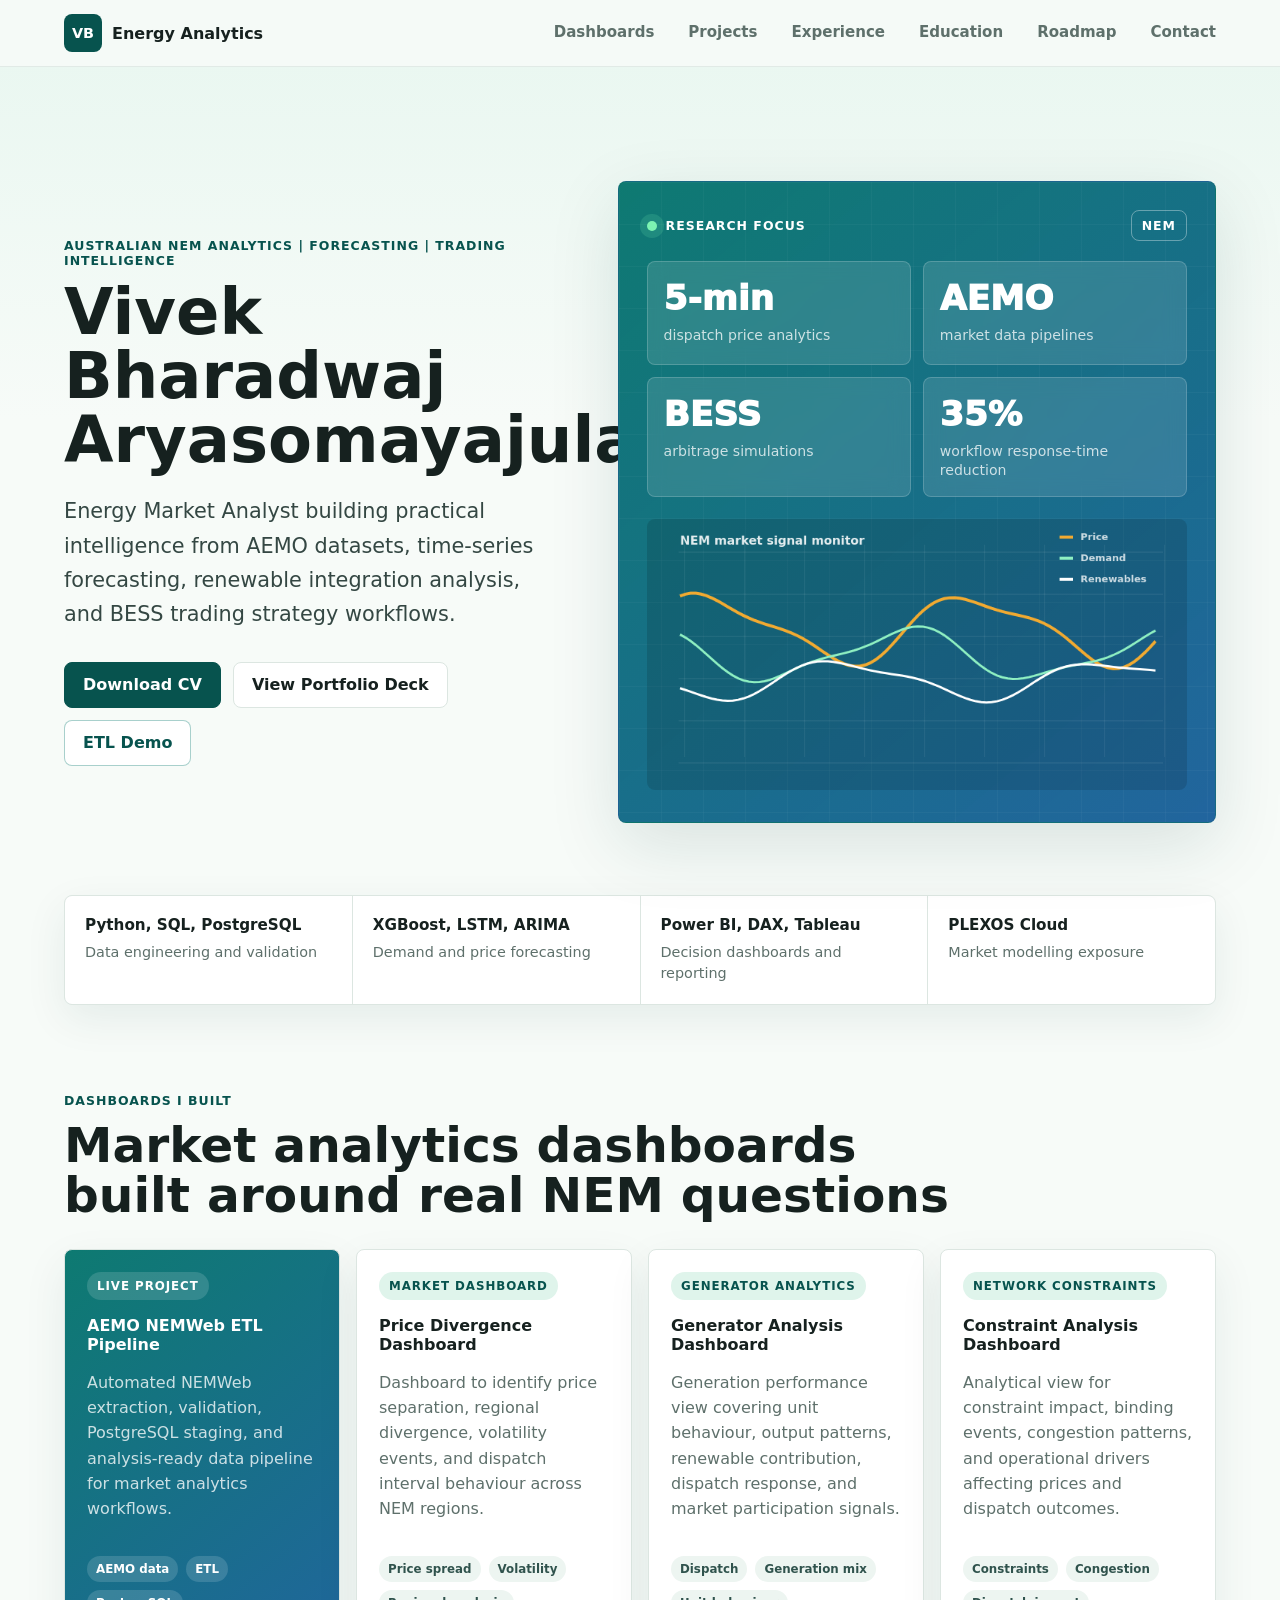
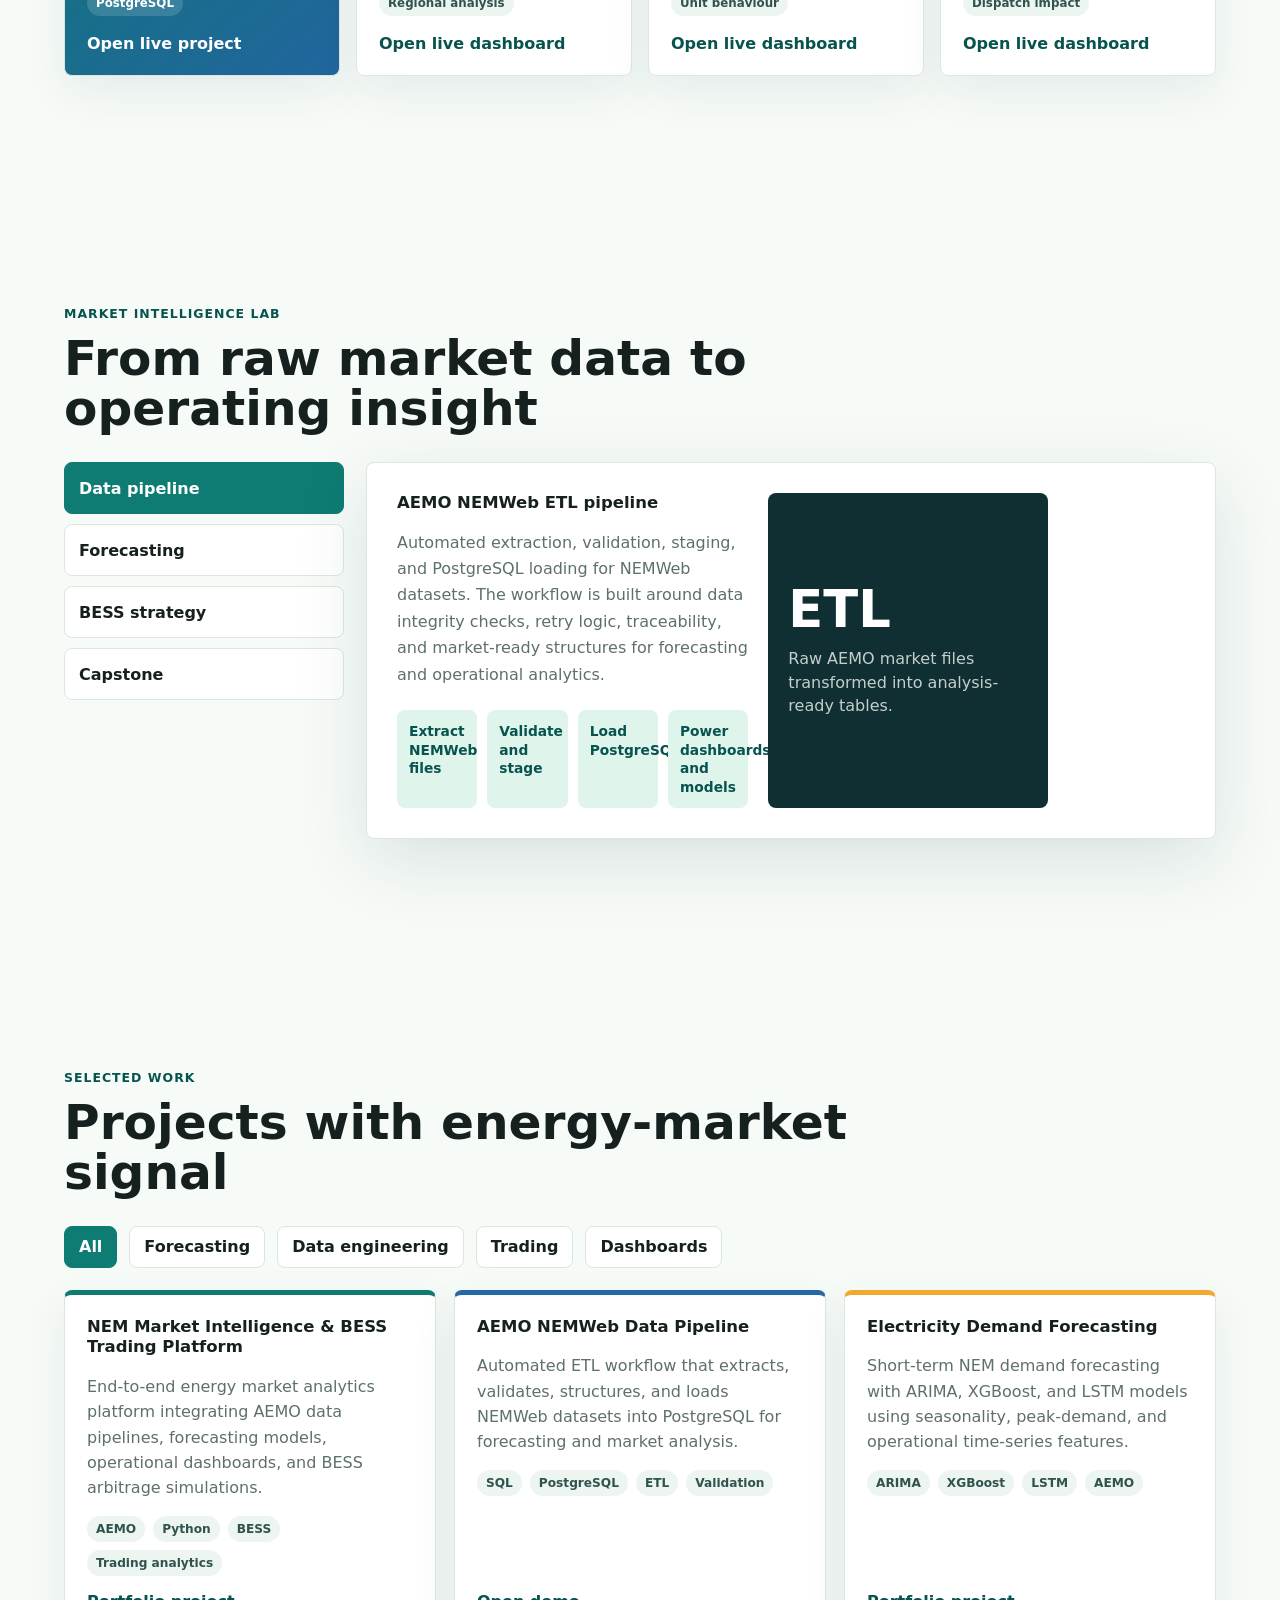
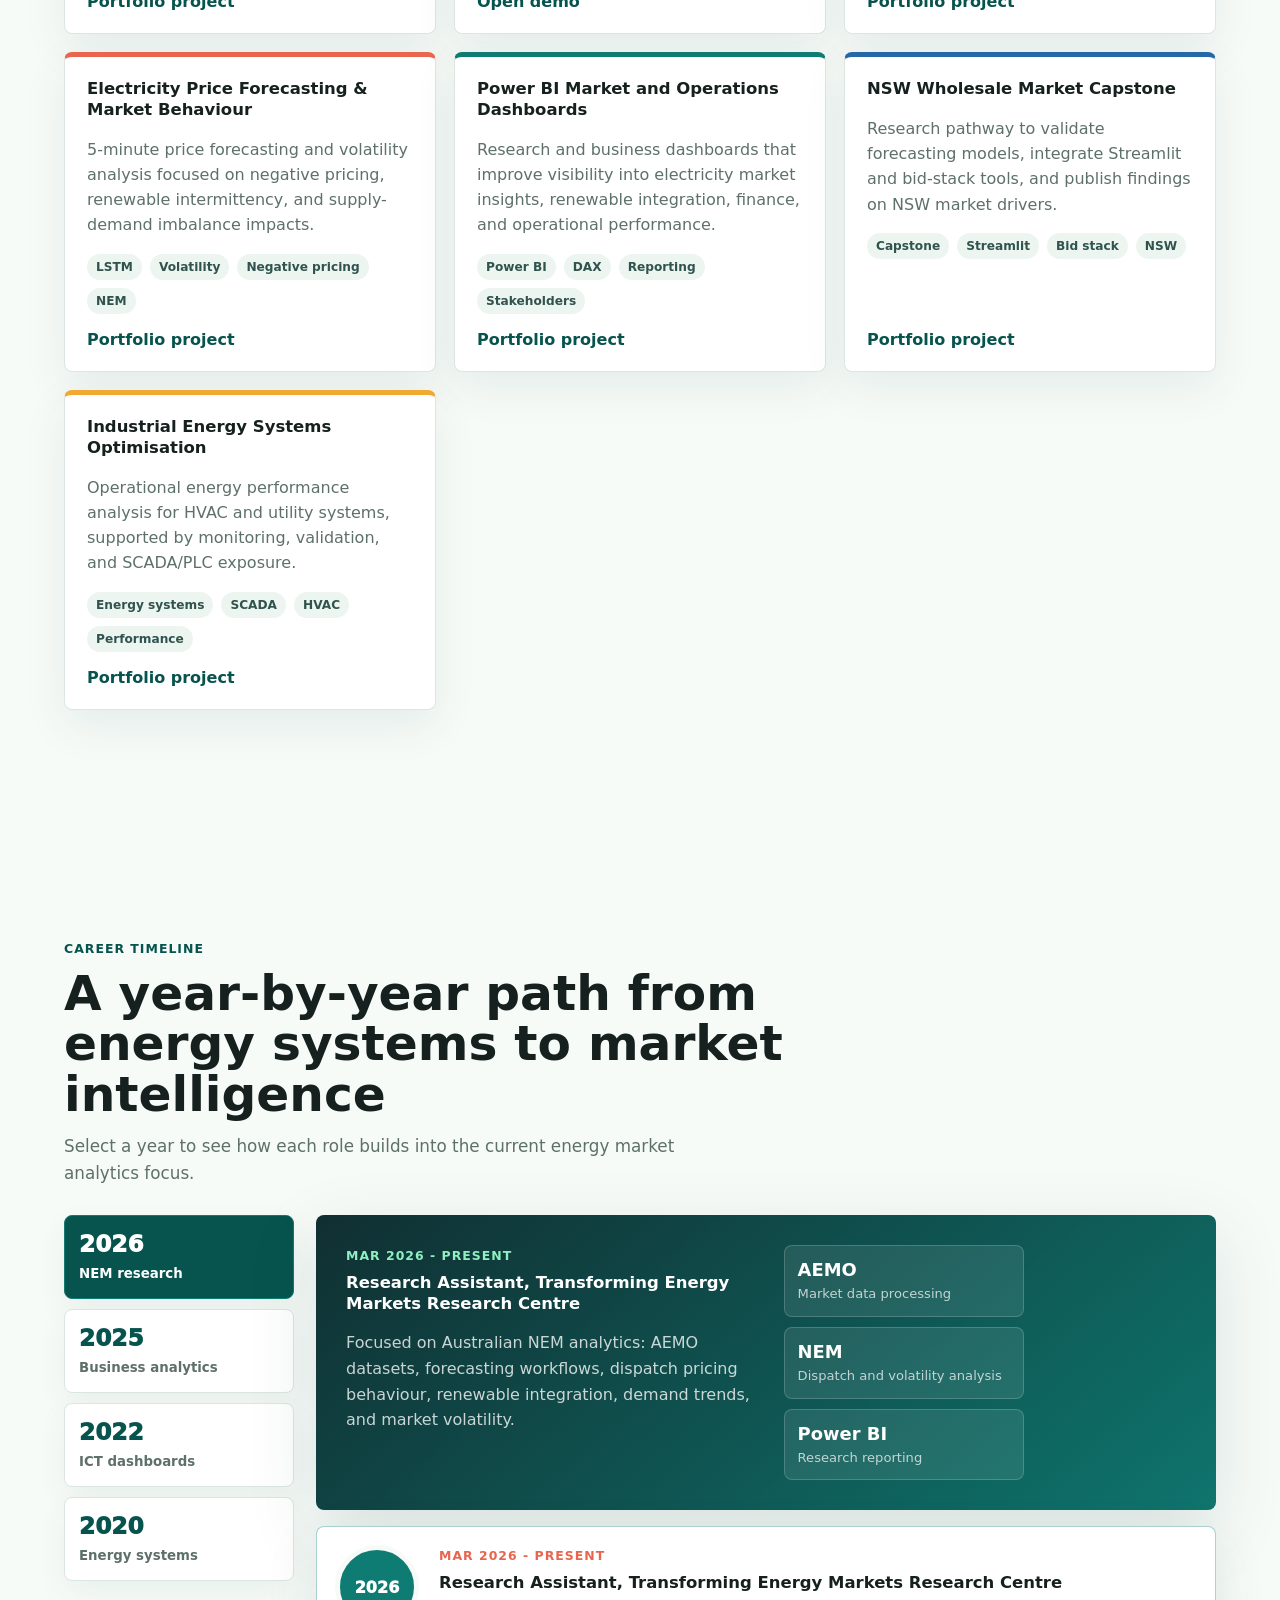
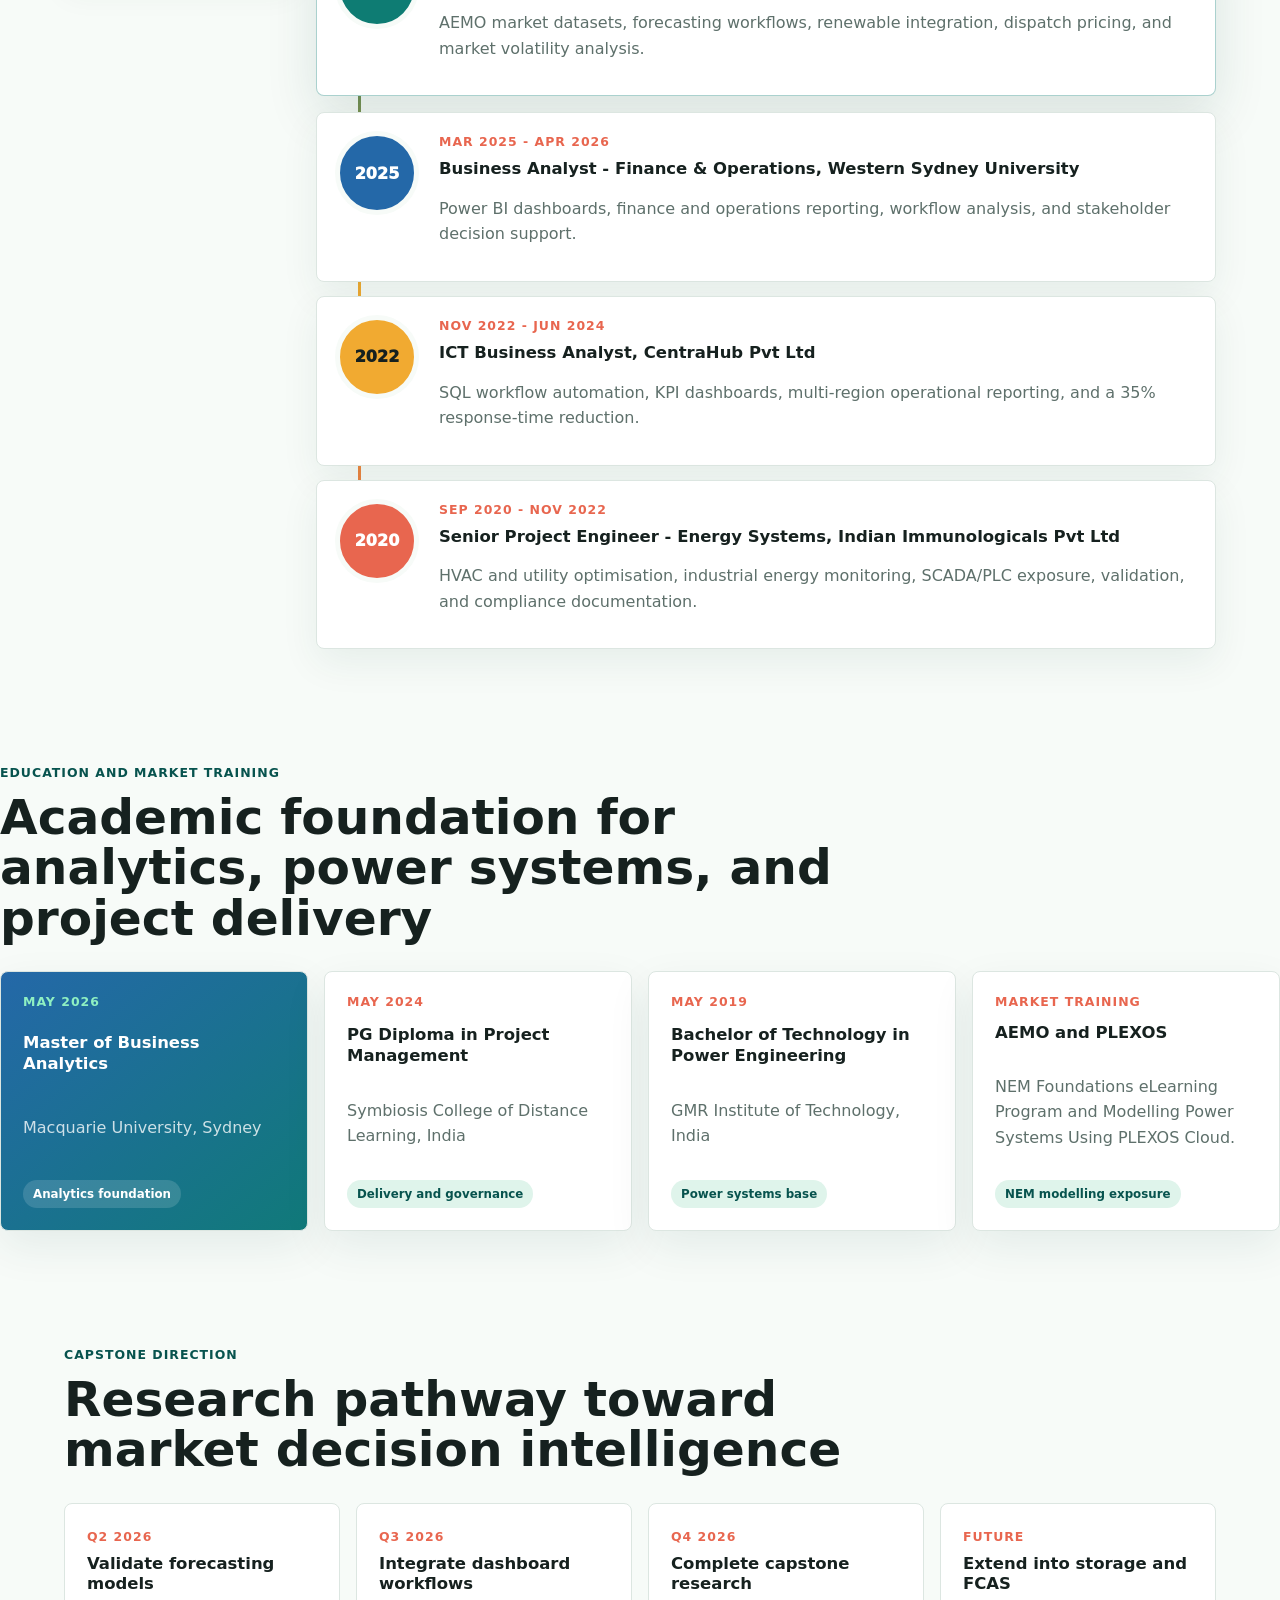
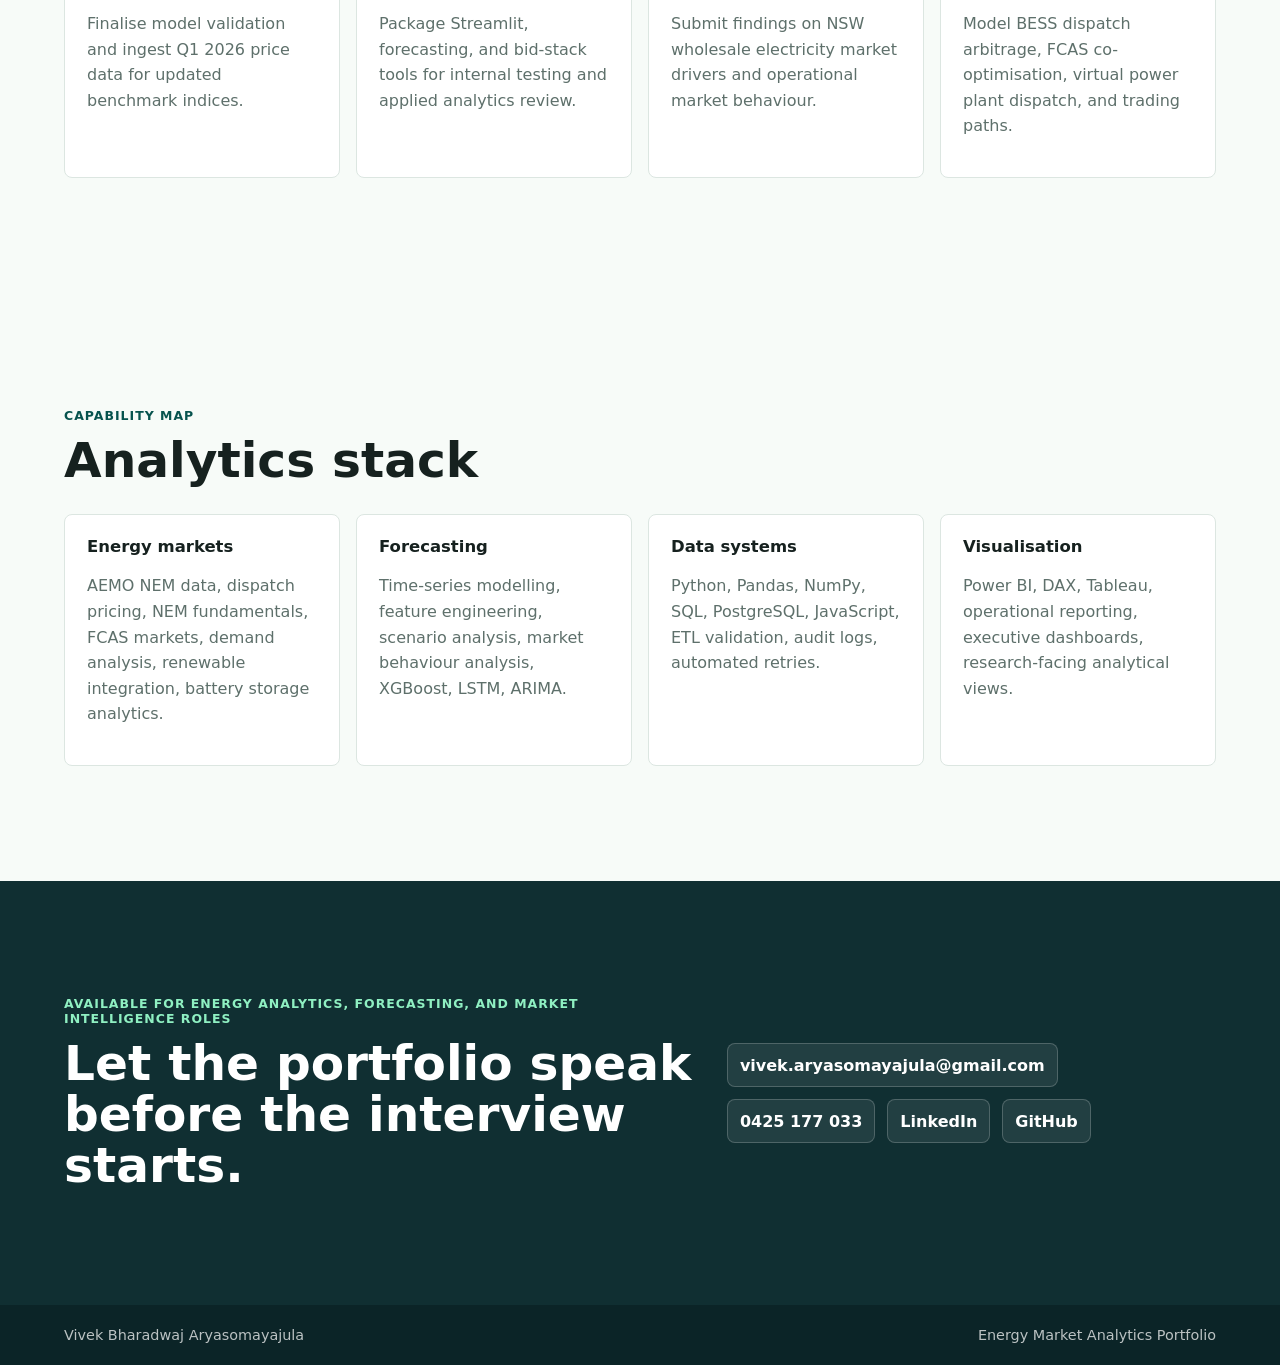
==== commit 3c5304c1: "Add interactive career timeline and education section"" ====
--- a/index.html
+++ b/index.html
@@ -8,7 +8,7 @@
       content="Interactive digital CV and energy market analytics portfolio for Vivek Bharadwaj Aryasomayajula."
     />
     <title>Vivek Bharadwaj | Energy Market Analytics</title>
-    <link rel="stylesheet" href="styles.css?v=dashboard-links-2" />
+    <link rel="stylesheet" href="styles.css?v=career-timeline-4" />
   </head>
   <body>
     <header class="site-header">
@@ -20,6 +20,7 @@
         <a href="#dashboards">Dashboards</a>
         <a href="#projects">Projects</a>
         <a href="#experience">Experience</a>
+        <a href="#education">Education</a>
         <a href="#roadmap">Roadmap</a>
         <a href="#contact">Contact</a>
       </nav>
@@ -101,33 +102,53 @@
 
       <section id="dashboards" class="dashboard-links-section" aria-labelledby="dashboard-links-title">
         <div class="section-heading">
-          <p class="eyebrow">Portfolio dashboard links</p>
-          <h2 id="dashboard-links-title">Open the live work and supporting portfolio material</h2>
+          <p class="eyebrow">Dashboards I built</p>
+          <h2 id="dashboard-links-title">Market analytics dashboards built around real NEM questions</h2>
         </div>
         <div class="dashboard-link-grid">
           <a class="dashboard-link-card featured" href="https://vivekarya05.github.io/nemweb-etl-pipeline/" target="_blank" rel="noreferrer">
-            <span class="link-type">Live dashboard</span>
+            <span class="link-type">Live project</span>
             <strong>AEMO NEMWeb ETL Pipeline</strong>
-            <p>Interactive showcase for the NEMWeb extraction, validation, PostgreSQL staging, and analytics workflow.</p>
-            <span class="open-link">Open dashboard</span>
+            <p>Automated NEMWeb extraction, validation, PostgreSQL staging, and analysis-ready data pipeline for market analytics workflows.</p>
+            <div class="dashboard-tags">
+              <span>AEMO data</span>
+              <span>ETL</span>
+              <span>PostgreSQL</span>
+            </div>
+            <span class="open-link">Open live project</span>
           </a>
-          <a class="dashboard-link-card" href="assets/Energy_Market_Analytics_Portfolio.pdf" target="_blank" rel="noreferrer">
-            <span class="link-type">Portfolio deck</span>
-            <strong>Energy Market Analytics Portfolio</strong>
-            <p>Project ecosystem, methodology, ETL architecture, capstone direction, and future research roadmap.</p>
-            <span class="open-link">View deck</span>
+          <a class="dashboard-link-card" href="https://vivekarya05.github.io/nem-network-constraints-price-divergence/" target="_blank" rel="noreferrer">
+            <span class="link-type">Market dashboard</span>
+            <strong>Price Divergence Dashboard</strong>
+            <p>Dashboard to identify price separation, regional divergence, volatility events, and dispatch interval behaviour across NEM regions.</p>
+            <div class="dashboard-tags">
+              <span>Price spread</span>
+              <span>Volatility</span>
+              <span>Regional analysis</span>
+            </div>
+            <span class="open-link">Open live dashboard</span>
           </a>
-          <a class="dashboard-link-card" href="assets/Vivek_Bharadwaj_CV.pdf" target="_blank" rel="noreferrer">
-            <span class="link-type">Digital CV</span>
-            <strong>Resume and Experience Snapshot</strong>
-            <p>Energy market analytics, forecasting, Power BI, SQL, PostgreSQL, and operational analytics experience.</p>
-            <span class="open-link">Open CV</span>
+          <a class="dashboard-link-card" href="https://vivekarya05.github.io/nem-generator-behaviour-market-response-intelligence/" target="_blank" rel="noreferrer">
+            <span class="link-type">Generator analytics</span>
+            <strong>Generator Analysis Dashboard</strong>
+            <p>Generation performance view covering unit behaviour, output patterns, renewable contribution, dispatch response, and market participation signals.</p>
+            <div class="dashboard-tags">
+              <span>Dispatch</span>
+              <span>Generation mix</span>
+              <span>Unit behaviour</span>
+            </div>
+            <span class="open-link">Open live dashboard</span>
           </a>
-          <a class="dashboard-link-card" href="https://github.com/Vivekarya05" target="_blank" rel="noreferrer">
-            <span class="link-type">Code portfolio</span>
-            <strong>GitHub Project Hub</strong>
-            <p>Repository profile for public analytics projects, portfolio demos, and future energy-market buildouts.</p>
-            <span class="open-link">Visit GitHub</span>
+          <a class="dashboard-link-card" href="https://vivekarya05.github.io/nem-network-constraints-price-divergence/" target="_blank" rel="noreferrer">
+            <span class="link-type">Network constraints</span>
+            <strong>Constraint Analysis Dashboard</strong>
+            <p>Analytical view for constraint impact, binding events, congestion patterns, and operational drivers affecting prices and dispatch outcomes.</p>
+            <div class="dashboard-tags">
+              <span>Constraints</span>
+              <span>Congestion</span>
+              <span>Dispatch impact</span>
+            </div>
+            <span class="open-link">Open live dashboard</span>
           </a>
         </div>
       </section>
@@ -171,43 +192,103 @@
         <div class="project-grid" id="projectGrid"></div>
       </section>
 
-      <section id="experience" class="experience-section" aria-labelledby="experience-title">
-        <div class="section-heading">
-          <p class="eyebrow">Experience</p>
-          <h2 id="experience-title">A profile built across energy systems, analytics, and operations</h2>
-        </div>
-        <div class="timeline">
-          <article>
-            <span class="timeline-date">Mar 2026 - Present</span>
-            <h3>Research Assistant, Transforming Energy Markets Research Centre</h3>
-            <p>
-              Maintains large-scale AEMO electricity datasets, supports forecasting and market modelling workflows,
-              and develops analytical reporting for renewable integration, dispatch pricing, demand trends, and market volatility.
-            </p>
-          </article>
-          <article>
-            <span class="timeline-date">Mar 2025 - Apr 2026</span>
-            <h3>Business Analyst - Finance & Operations, Western Sydney University</h3>
-            <p>
-              Built Power BI dashboards for financial and operational visibility, analysed workflows, and supported
-              stakeholder decision-making with data-driven insights.
-            </p>
-          </article>
-          <article>
-            <span class="timeline-date">Nov 2022 - Jun 2024</span>
-            <h3>ICT Business Analyst, CentraHub Pvt Ltd</h3>
-            <p>
-              Automated SQL-driven workflows, reduced response times by 35%, and delivered KPI dashboards across
-              India, Middle East, and Canada operations.
-            </p>
-          </article>
-          <article>
-            <span class="timeline-date">Sep 2020 - Nov 2022</span>
-            <h3>Senior Project Engineer - Energy Systems, Indian Immunologicals Pvt Ltd</h3>
-            <p>
-              Optimised HVAC and energy-intensive utilities, monitored industrial energy performance, and worked with
-              SCADA/PLC systems for operations and compliance.
-            </p>
+      <section id="experience" class="experience-section career-section" aria-labelledby="experience-title">
+        <div class="section-heading">
+          <p class="eyebrow">Career timeline</p>
+          <h2 id="experience-title">A year-by-year path from energy systems to market intelligence</h2>
+          <p class="section-intro">
+            Select a year to see how each role builds into the current energy market analytics focus.
+          </p>
+        </div>
+        <div class="career-visual">
+          <div class="career-year-rail" role="tablist" aria-label="Career years">
+            <button class="career-year-tab active" type="button" data-career="2026" role="tab" aria-selected="true">
+              <span>2026</span>
+              <small>NEM research</small>
+            </button>
+            <button class="career-year-tab" type="button" data-career="2025" role="tab" aria-selected="false">
+              <span>2025</span>
+              <small>Business analytics</small>
+            </button>
+            <button class="career-year-tab" type="button" data-career="2022" role="tab" aria-selected="false">
+              <span>2022</span>
+              <small>ICT dashboards</small>
+            </button>
+            <button class="career-year-tab" type="button" data-career="2020" role="tab" aria-selected="false">
+              <span>2020</span>
+              <small>Energy systems</small>
+            </button>
+          </div>
+
+          <div class="career-main">
+            <article class="career-focus-card" id="careerFocus" aria-live="polite"></article>
+            <div class="career-path" aria-label="Career progression">
+              <article class="career-node active" data-career="2026">
+                <span class="career-year">2026</span>
+                <div>
+                  <span class="timeline-date">Mar 2026 - Present</span>
+                  <h3>Research Assistant, Transforming Energy Markets Research Centre</h3>
+                  <p>AEMO market datasets, forecasting workflows, renewable integration, dispatch pricing, and market volatility analysis.</p>
+                </div>
+              </article>
+              <article class="career-node" data-career="2025">
+                <span class="career-year">2025</span>
+                <div>
+                  <span class="timeline-date">Mar 2025 - Apr 2026</span>
+                  <h3>Business Analyst - Finance & Operations, Western Sydney University</h3>
+                  <p>Power BI dashboards, finance and operations reporting, workflow analysis, and stakeholder decision support.</p>
+                </div>
+              </article>
+              <article class="career-node" data-career="2022">
+                <span class="career-year">2022</span>
+                <div>
+                  <span class="timeline-date">Nov 2022 - Jun 2024</span>
+                  <h3>ICT Business Analyst, CentraHub Pvt Ltd</h3>
+                  <p>SQL workflow automation, KPI dashboards, multi-region operational reporting, and a 35% response-time reduction.</p>
+                </div>
+              </article>
+              <article class="career-node" data-career="2020">
+                <span class="career-year">2020</span>
+                <div>
+                  <span class="timeline-date">Sep 2020 - Nov 2022</span>
+                  <h3>Senior Project Engineer - Energy Systems, Indian Immunologicals Pvt Ltd</h3>
+                  <p>HVAC and utility optimisation, industrial energy monitoring, SCADA/PLC exposure, validation, and compliance documentation.</p>
+                </div>
+              </article>
+            </div>
+          </div>
+        </div>
+      </section>
+
+      <section id="education" class="education-section" aria-labelledby="education-title">
+        <div class="section-heading">
+          <p class="eyebrow">Education and market training</p>
+          <h2 id="education-title">Academic foundation for analytics, power systems, and project delivery</h2>
+        </div>
+        <div class="education-grid">
+          <article class="education-card featured">
+            <span class="education-year">May 2026</span>
+            <h3>Master of Business Analytics</h3>
+            <p>Macquarie University, Sydney</p>
+            <span class="education-tag">Analytics foundation</span>
+          </article>
+          <article class="education-card">
+            <span class="education-year">May 2024</span>
+            <h3>PG Diploma in Project Management</h3>
+            <p>Symbiosis College of Distance Learning, India</p>
+            <span class="education-tag">Delivery and governance</span>
+          </article>
+          <article class="education-card">
+            <span class="education-year">May 2019</span>
+            <h3>Bachelor of Technology in Power Engineering</h3>
+            <p>GMR Institute of Technology, India</p>
+            <span class="education-tag">Power systems base</span>
+          </article>
+          <article class="education-card training">
+            <span class="education-year">Market training</span>
+            <h3>AEMO and PLEXOS</h3>
+            <p>NEM Foundations eLearning Program and Modelling Power Systems Using PLEXOS Cloud.</p>
+            <span class="education-tag">NEM modelling exposure</span>
           </article>
         </div>
       </section>
@@ -285,6 +366,6 @@
       <span>Energy Market Analytics Portfolio</span>
     </footer>
 
-    <script src="app.js?v=dashboard-links-2"></script>
+    <script src="app.js?v=career-timeline-4"></script>
   </body>
 </html>
--- a/styles.css
+++ b/styles.css
@@ -377,6 +377,14 @@
   margin-bottom: 28px;
 }
 
+.section-intro {
+  max-width: 680px;
+  margin: 14px 0 0;
+  color: var(--muted);
+  font-size: 1.05rem;
+  line-height: 1.6;
+}
+
 .dashboard-links-section {
   padding-top: clamp(52px, 7vw, 88px);
 }
@@ -396,6 +404,12 @@
   border-radius: var(--radius);
   background: var(--white);
   box-shadow: 0 16px 44px rgba(14, 65, 59, 0.08);
+}
+
+.dashboard-link-card:hover {
+  transform: translateY(-3px);
+  border-color: rgba(14, 124, 115, 0.32);
+  box-shadow: 0 22px 56px rgba(14, 65, 59, 0.14);
 }
 
 .dashboard-link-card.featured {
@@ -442,6 +456,27 @@
   color: white;
 }
 
+.dashboard-tags {
+  display: flex;
+  flex-wrap: wrap;
+  gap: 8px;
+  margin: 18px 0;
+}
+
+.dashboard-tags span {
+  border-radius: 999px;
+  background: #edf5f1;
+  color: #30534d;
+  padding: 6px 9px;
+  font-size: 0.74rem;
+  font-weight: 850;
+}
+
+.dashboard-link-card.featured .dashboard-tags span {
+  background: rgba(255, 255, 255, 0.14);
+  color: white;
+}
+
 .lab-grid {
   display: grid;
   grid-template-columns: 280px minmax(0, 1fr);
@@ -595,28 +630,179 @@
   font-weight: 900;
 }
 
-.timeline {
-  display: grid;
-  gap: 16px;
-}
-
-.timeline article {
+.career-visual {
+  display: grid;
+  grid-template-columns: 230px minmax(0, 1fr);
+  gap: 22px;
+}
+
+.career-year-rail {
+  display: grid;
+  gap: 10px;
+  align-content: start;
+}
+
+.career-year-tab {
+  display: grid;
+  gap: 6px;
+  min-height: 84px;
+  border: 1px solid var(--line);
+  border-radius: var(--radius);
+  background: var(--white);
+  color: var(--ink);
+  padding: 14px;
+  text-align: left;
+  cursor: pointer;
+  box-shadow: 0 12px 32px rgba(14, 65, 59, 0.06);
+}
+
+.career-year-tab span {
+  color: var(--teal-dark);
+  font-size: 1.45rem;
+  font-weight: 950;
+}
+
+.career-year-tab small {
+  color: var(--muted);
+  font-weight: 850;
+}
+
+.career-year-tab.active {
+  border-color: var(--teal);
+  background: var(--teal-dark);
+  color: white;
+}
+
+.career-year-tab.active span,
+.career-year-tab.active small {
+  color: white;
+}
+
+.career-main {
+  display: grid;
+  gap: 18px;
+}
+
+.career-focus-card {
+  display: grid;
+  grid-template-columns: minmax(0, 0.72fr) minmax(240px, 0.28fr);
+  gap: 20px;
+  min-height: 270px;
+  border-radius: var(--radius);
+  padding: clamp(20px, 3vw, 30px);
+  background:
+    linear-gradient(140deg, rgba(16, 47, 50, 0.97), rgba(14, 124, 115, 0.9)),
+    #102f32;
+  color: white;
+  box-shadow: var(--shadow);
+}
+
+.career-focus-card p {
+  color: rgba(255, 255, 255, 0.78);
+  line-height: 1.6;
+}
+
+.career-focus-card .timeline-date {
+  color: #8ff0c2;
+}
+
+.career-kpi-grid {
+  display: grid;
+  gap: 10px;
+}
+
+.career-kpi {
+  border: 1px solid rgba(255, 255, 255, 0.18);
+  border-radius: var(--radius);
+  padding: 13px;
+  background: rgba(255, 255, 255, 0.09);
+}
+
+.career-kpi strong,
+.career-kpi span {
+  display: block;
+}
+
+.career-kpi strong {
+  font-size: 1.12rem;
+}
+
+.career-kpi span {
+  margin-top: 5px;
+  color: rgba(255, 255, 255, 0.72);
+  font-size: 0.82rem;
+  line-height: 1.35;
+}
+
+.career-path {
   position: relative;
-  padding: 24px 24px 24px 34px;
-  border: 1px solid var(--line);
-  border-radius: var(--radius);
-  background: var(--white);
-}
-
-.timeline article::before {
+  display: grid;
+  gap: 14px;
+}
+
+.career-path::before {
   content: "";
   position: absolute;
-  top: 26px;
-  left: 16px;
-  width: 8px;
-  height: calc(100% - 52px);
+  top: 18px;
+  bottom: 18px;
+  left: 42px;
+  width: 3px;
+  border-radius: 999px;
+  background: linear-gradient(180deg, var(--teal), var(--amber), var(--coral));
+}
+
+.career-node {
+  position: relative;
+  display: grid;
+  grid-template-columns: 86px minmax(0, 1fr);
+  gap: 18px;
+  align-items: stretch;
+  min-height: 128px;
+  border: 1px solid var(--line);
+  border-radius: var(--radius);
+  background: var(--white);
+  padding: 18px;
+  cursor: pointer;
+  box-shadow: 0 14px 38px rgba(14, 65, 59, 0.07);
+  transition:
+    transform 160ms ease,
+    box-shadow 160ms ease,
+    border-color 160ms ease;
+}
+
+.career-node:hover,
+.career-node.active {
+  transform: translateY(-2px);
+  border-color: rgba(14, 124, 115, 0.35);
+  box-shadow: 0 20px 52px rgba(14, 65, 59, 0.12);
+}
+
+.career-year {
+  position: relative;
+  z-index: 1;
+  display: grid;
+  width: 84px;
+  height: 84px;
+  place-items: center;
+  border: 5px solid var(--paper);
   border-radius: 999px;
   background: var(--teal);
+  color: white;
+  font-size: 1rem;
+  font-weight: 950;
+}
+
+.career-node:nth-child(2) .career-year {
+  background: var(--blue);
+}
+
+.career-node:nth-child(3) .career-year {
+  background: var(--amber);
+  color: var(--ink);
+}
+
+.career-node:nth-child(4) .career-year {
+  background: var(--coral);
 }
 
 .timeline-date,
@@ -631,10 +817,68 @@
 }
 
 .timeline p,
+.career-node p,
 .roadmap p,
-.skill-matrix p {
+.skill-matrix p,
+.education-card p {
   color: var(--muted);
   line-height: 1.6;
+}
+
+.education-grid {
+  display: grid;
+  grid-template-columns: repeat(4, minmax(0, 1fr));
+  gap: 16px;
+}
+
+.education-card {
+  display: grid;
+  min-height: 260px;
+  align-content: space-between;
+  border: 1px solid var(--line);
+  border-radius: var(--radius);
+  background: var(--white);
+  padding: 22px;
+  box-shadow: 0 16px 44px rgba(14, 65, 59, 0.08);
+}
+
+.education-card.featured {
+  background:
+    linear-gradient(140deg, rgba(36, 104, 168, 0.94), rgba(14, 124, 115, 0.88)),
+    var(--blue);
+  color: white;
+}
+
+.education-card.featured p {
+  color: rgba(255, 255, 255, 0.78);
+}
+
+.education-year {
+  color: var(--coral);
+  font-size: 0.78rem;
+  font-weight: 900;
+  letter-spacing: 0.08em;
+  text-transform: uppercase;
+}
+
+.education-card.featured .education-year {
+  color: #8ff0c2;
+}
+
+.education-tag {
+  display: inline-flex;
+  width: fit-content;
+  border-radius: 999px;
+  background: var(--mint);
+  color: var(--teal-dark);
+  padding: 7px 10px;
+  font-size: 0.74rem;
+  font-weight: 900;
+}
+
+.education-card.featured .education-tag {
+  background: rgba(255, 255, 255, 0.14);
+  color: white;
 }
 
 .roadmap {
@@ -703,6 +947,7 @@
 @media (max-width: 1120px) {
   .dashboard-hero,
   .lab-panel,
+  .career-focus-card,
   .contact-section {
     grid-template-columns: 1fr;
   }
@@ -714,6 +959,7 @@
   .project-grid,
   .roadmap,
   .skill-matrix,
+  .education-grid,
   .dashboard-link-grid {
     grid-template-columns: repeat(2, minmax(0, 1fr));
   }
@@ -732,8 +978,9 @@
 
   .nav-links {
     width: 100%;
-    justify-content: space-between;
-    gap: 8px;
+    flex-wrap: wrap;
+    justify-content: flex-start;
+    gap: 8px 18px;
     font-size: 0.84rem;
   }
 
@@ -750,13 +997,23 @@
   .project-grid,
   .roadmap,
   .skill-matrix,
+  .education-grid,
   .dashboard-link-grid,
   .metrics-band,
   .lab-grid,
+  .career-visual,
   .process-flow {
     grid-template-columns: 1fr;
   }
 
+  .career-node {
+    grid-template-columns: 1fr;
+  }
+
+  .career-path::before {
+    display: none;
+  }
+
   .lab-panel {
     padding: 18px;
   }
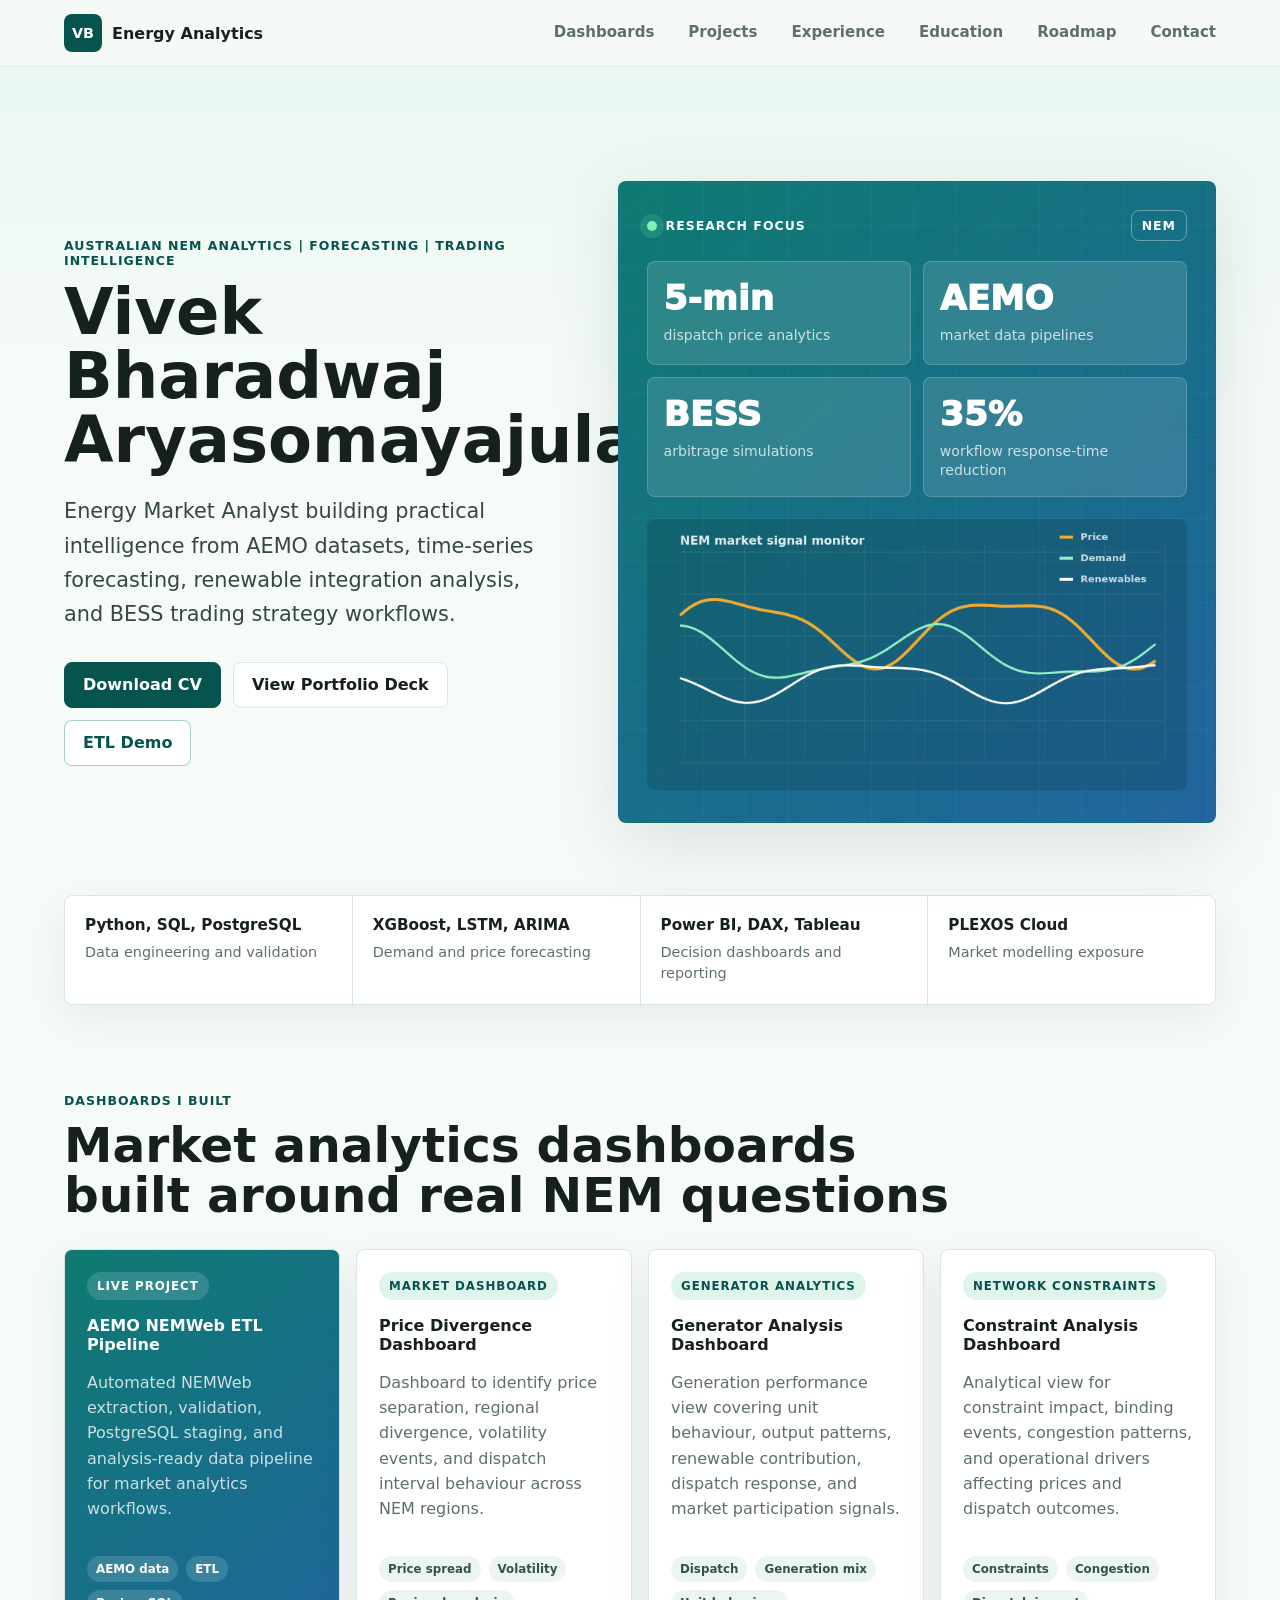
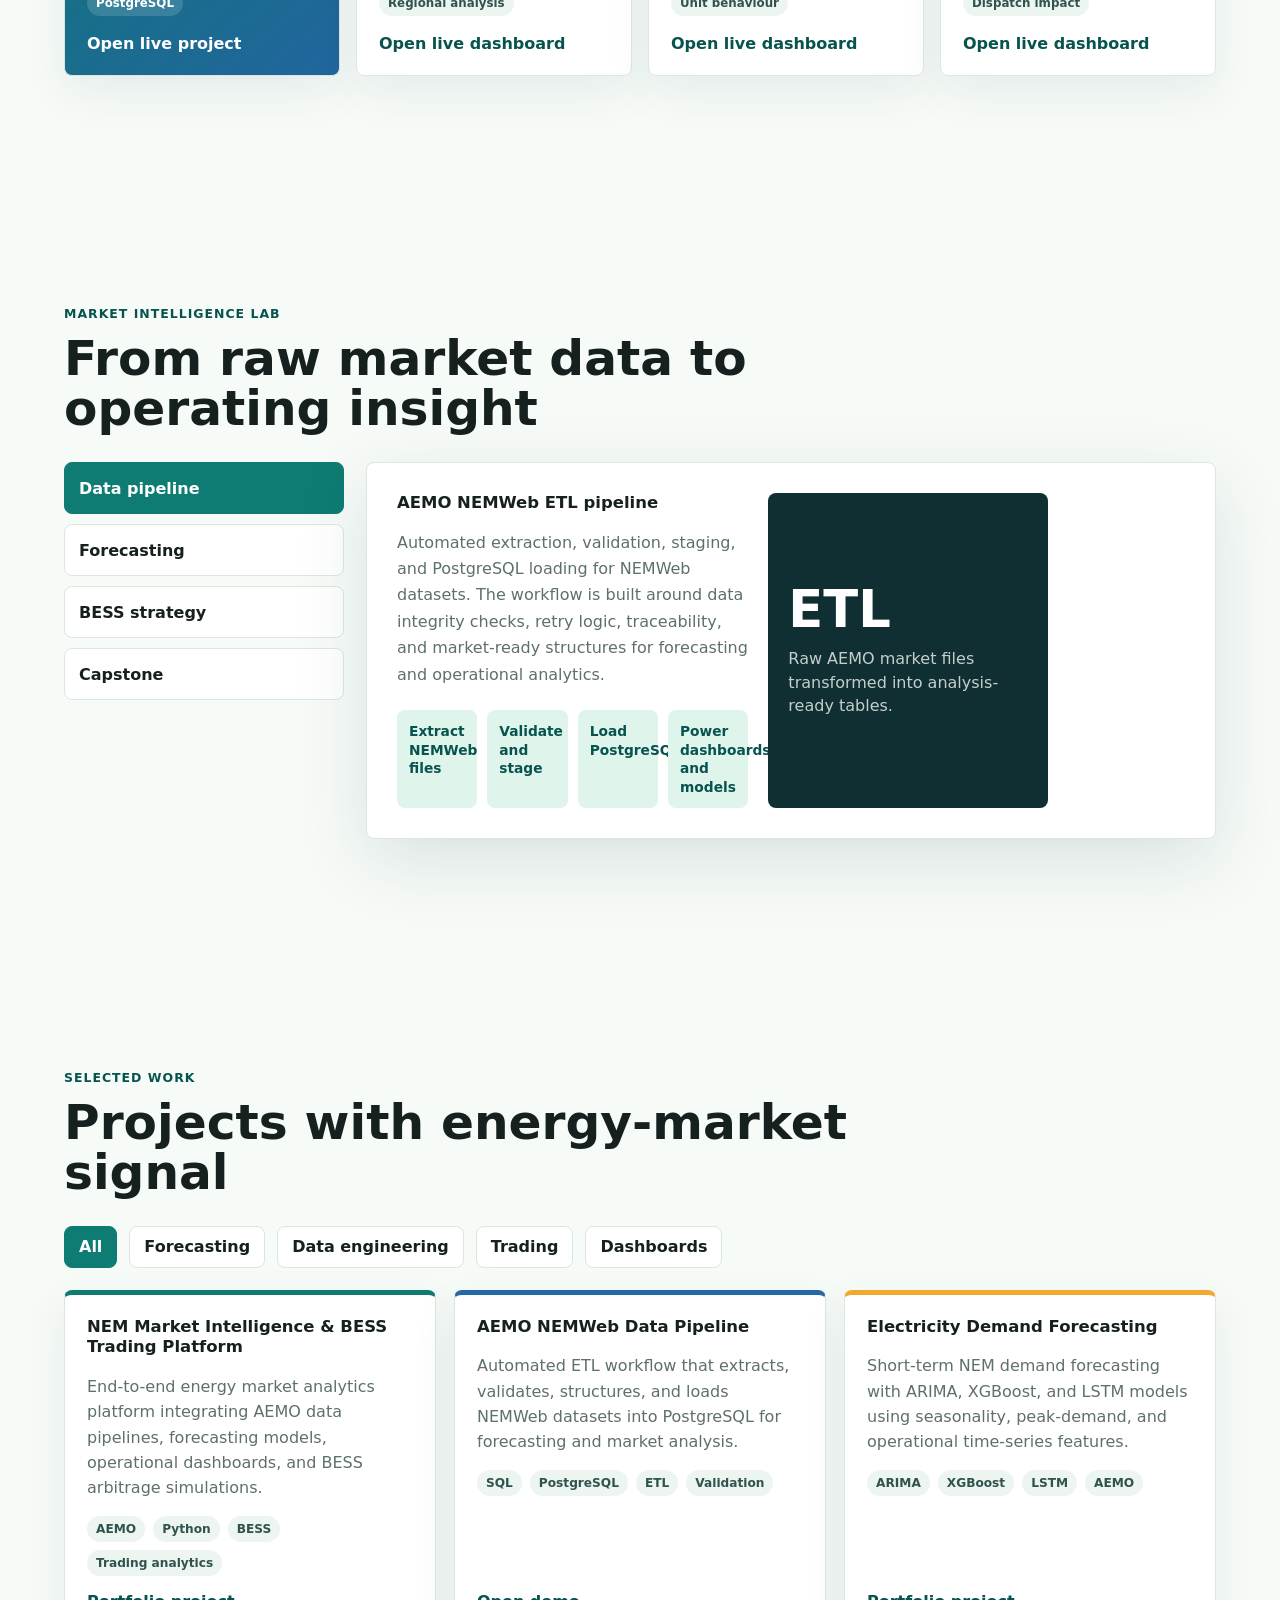
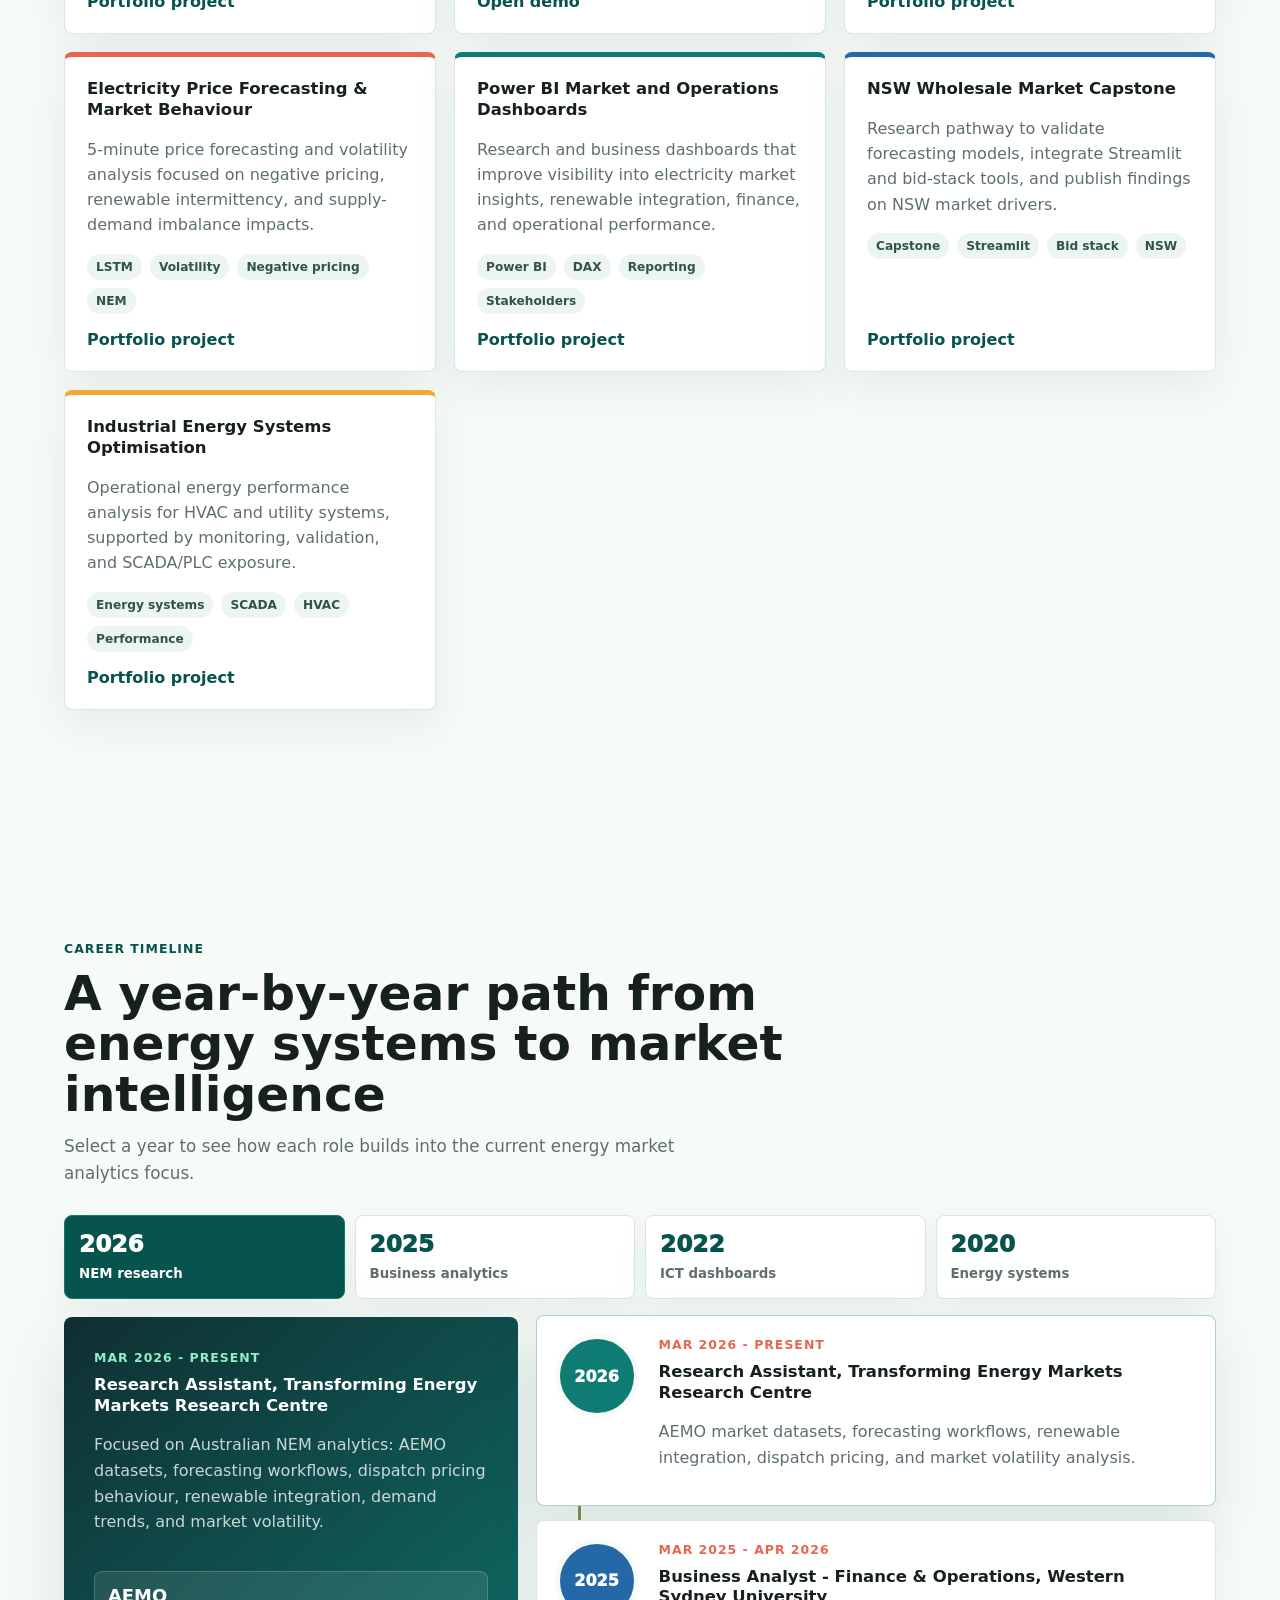
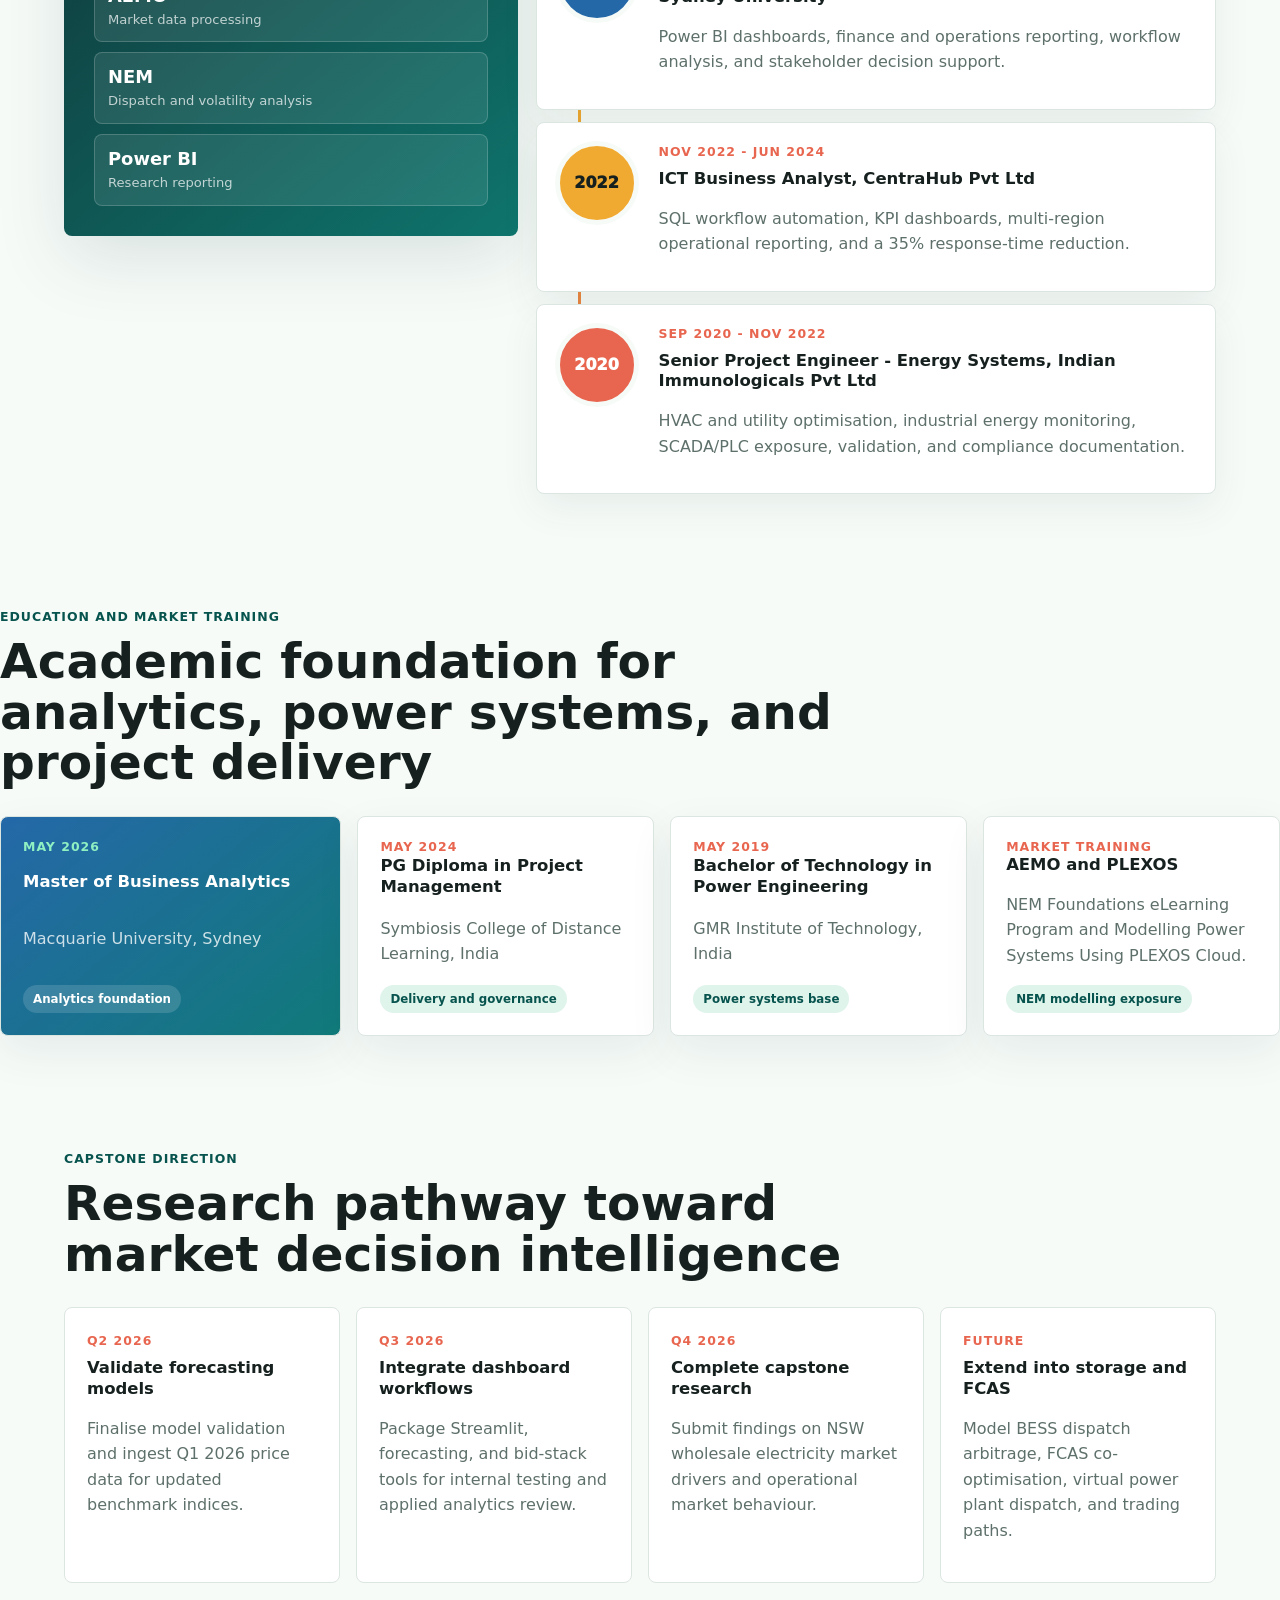
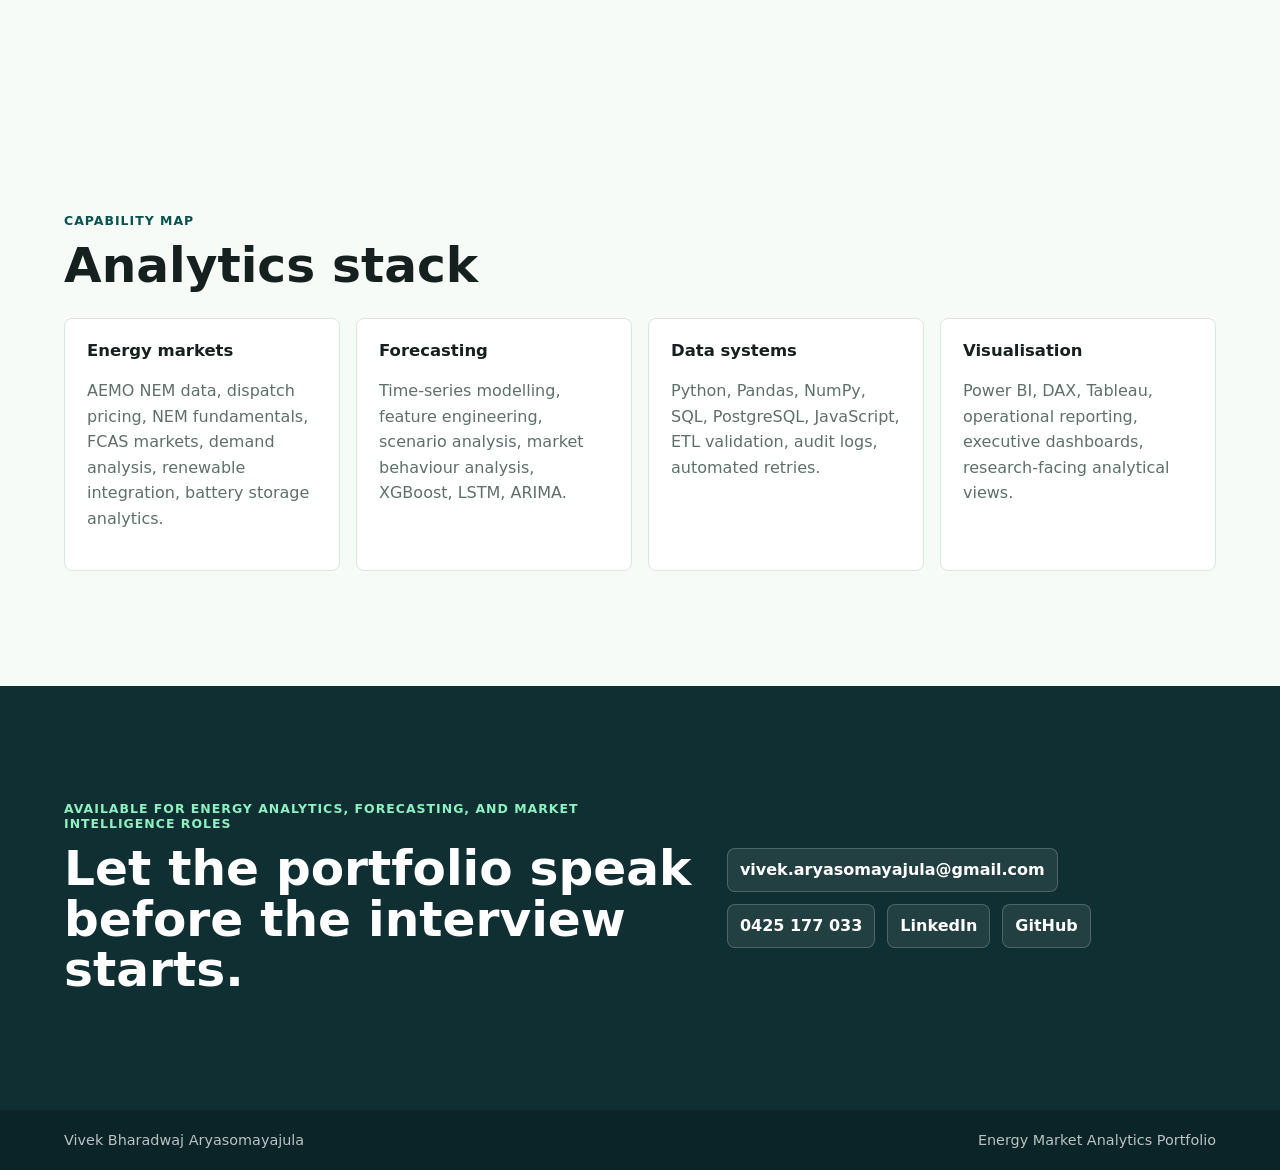
==== commit 508168df: "Polish career timeline and education layout" ====
--- a/index.html
+++ b/index.html
@@ -8,7 +8,7 @@
       content="Interactive digital CV and energy market analytics portfolio for Vivek Bharadwaj Aryasomayajula."
     />
     <title>Vivek Bharadwaj | Energy Market Analytics</title>
-    <link rel="stylesheet" href="styles.css?v=career-timeline-4" />
+    <link rel="stylesheet" href="styles.css?v=career-polish-5" />
   </head>
   <body>
     <header class="site-header">
@@ -366,6 +366,6 @@
       <span>Energy Market Analytics Portfolio</span>
     </footer>
 
-    <script src="app.js?v=career-timeline-4"></script>
+    <script src="app.js?v=career-polish-5"></script>
   </body>
 </html>
--- a/styles.css
+++ b/styles.css
@@ -372,6 +372,17 @@
   padding: clamp(62px, 9vw, 120px) clamp(18px, 5vw, 72px);
 }
 
+.lab-section,
+.dashboard-links-section,
+.projects-section,
+.experience-section,
+.roadmap-section,
+.skills-section,
+.education-section {
+  width: min(100%, 1560px);
+  margin-inline: auto;
+}
+
 .section-heading {
   max-width: 900px;
   margin-bottom: 28px;
@@ -632,14 +643,13 @@
 
 .career-visual {
   display: grid;
-  grid-template-columns: 230px minmax(0, 1fr);
-  gap: 22px;
+  gap: 18px;
 }
 
 .career-year-rail {
   display: grid;
+  grid-template-columns: repeat(4, minmax(0, 1fr));
   gap: 10px;
-  align-content: start;
 }
 
 .career-year-tab {
@@ -680,14 +690,18 @@
 
 .career-main {
   display: grid;
+  grid-template-columns: minmax(320px, 0.8fr) minmax(0, 1.2fr);
   gap: 18px;
+  align-items: start;
 }
 
 .career-focus-card {
-  display: grid;
-  grid-template-columns: minmax(0, 0.72fr) minmax(240px, 0.28fr);
+  position: sticky;
+  top: 92px;
+  display: grid;
+  grid-template-columns: 1fr;
   gap: 20px;
-  min-height: 270px;
+  min-height: 420px;
   border-radius: var(--radius);
   padding: clamp(20px, 3vw, 30px);
   background:
@@ -737,7 +751,7 @@
 .career-path {
   position: relative;
   display: grid;
-  gap: 14px;
+  gap: 12px;
 }
 
 .career-path::before {
@@ -757,7 +771,7 @@
   grid-template-columns: 86px minmax(0, 1fr);
   gap: 18px;
   align-items: stretch;
-  min-height: 128px;
+  min-height: 118px;
   border: 1px solid var(--line);
   border-radius: var(--radius);
   background: var(--white);
@@ -827,13 +841,13 @@
 
 .education-grid {
   display: grid;
-  grid-template-columns: repeat(4, minmax(0, 1fr));
+  grid-template-columns: minmax(280px, 1.15fr) repeat(3, minmax(230px, 1fr));
   gap: 16px;
 }
 
 .education-card {
   display: grid;
-  min-height: 260px;
+  min-height: 220px;
   align-content: space-between;
   border: 1px solid var(--line);
   border-radius: var(--radius);
@@ -948,8 +962,15 @@
   .dashboard-hero,
   .lab-panel,
   .career-focus-card,
+  .career-main,
   .contact-section {
     grid-template-columns: 1fr;
+  }
+
+  .career-focus-card {
+    position: relative;
+    top: auto;
+    min-height: 0;
   }
 
   .market-console {
@@ -1002,6 +1023,7 @@
   .metrics-band,
   .lab-grid,
   .career-visual,
+  .career-year-rail,
   .process-flow {
     grid-template-columns: 1fr;
   }
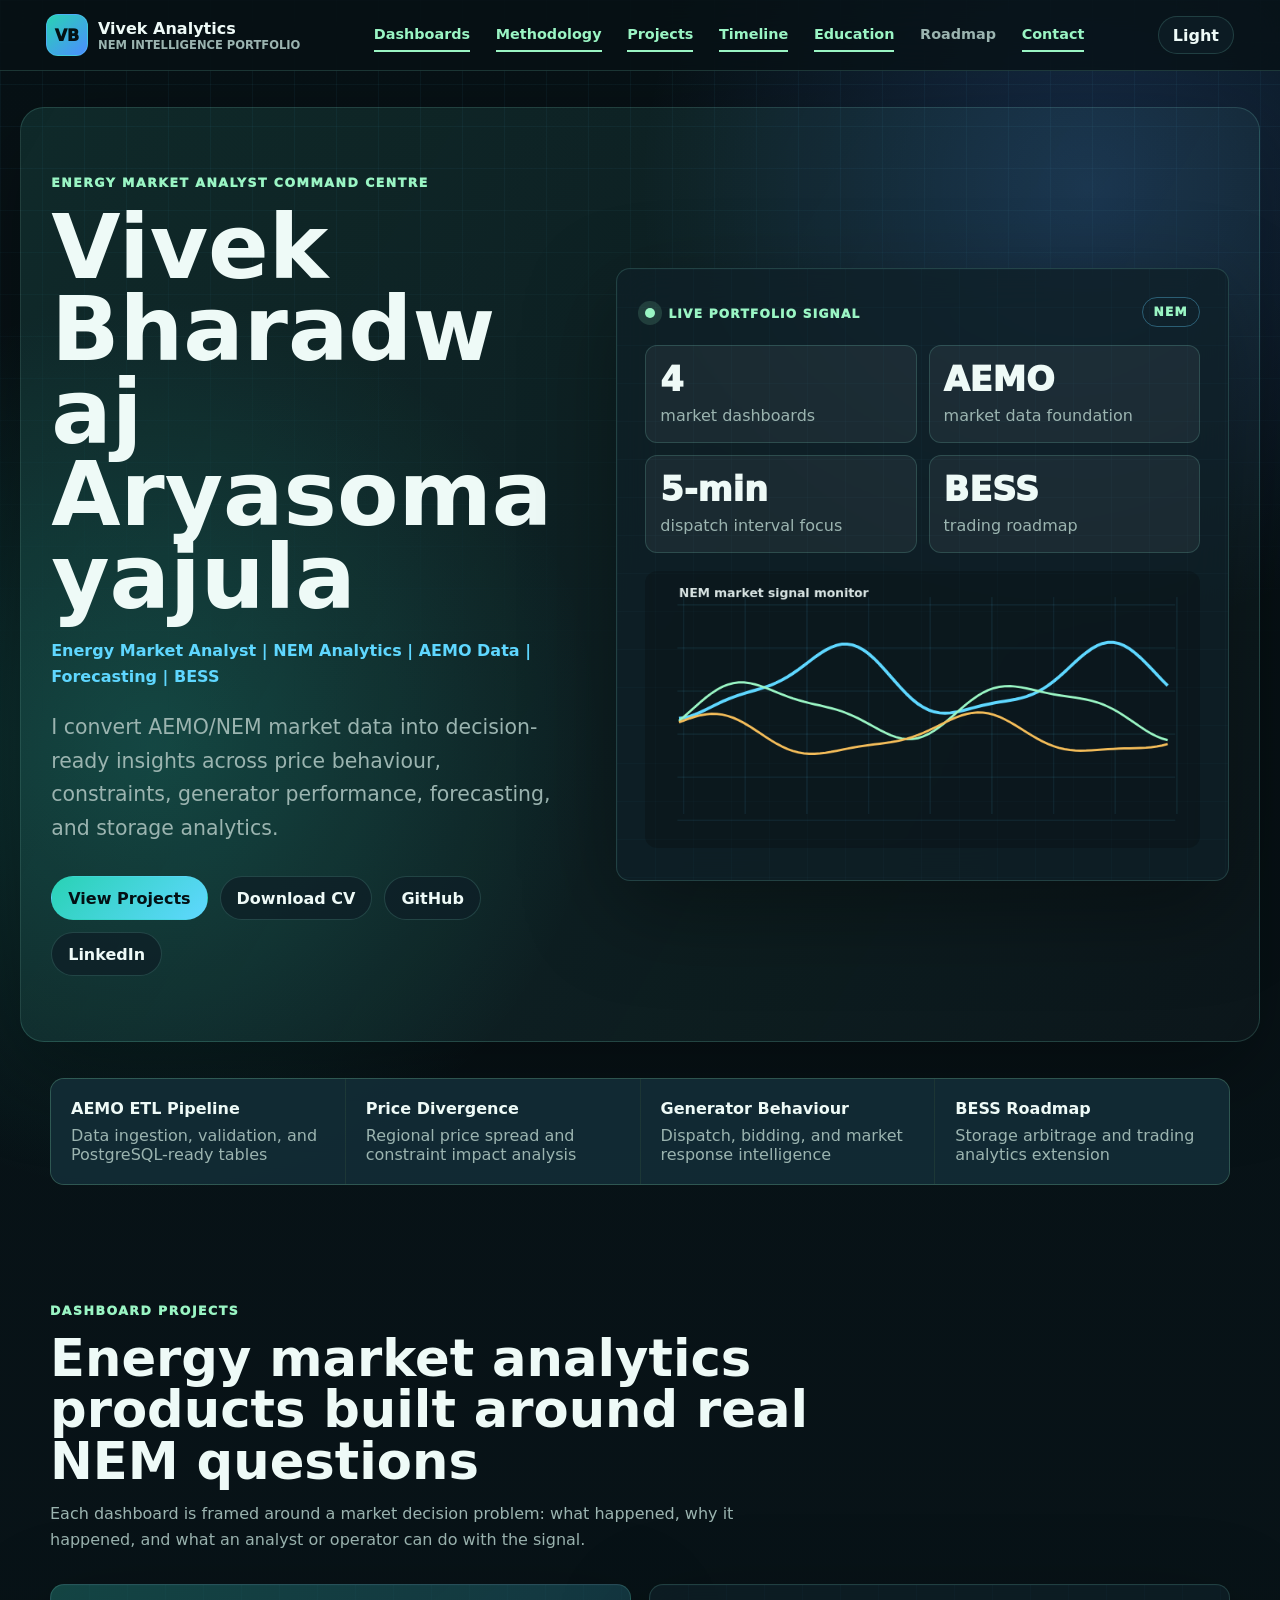
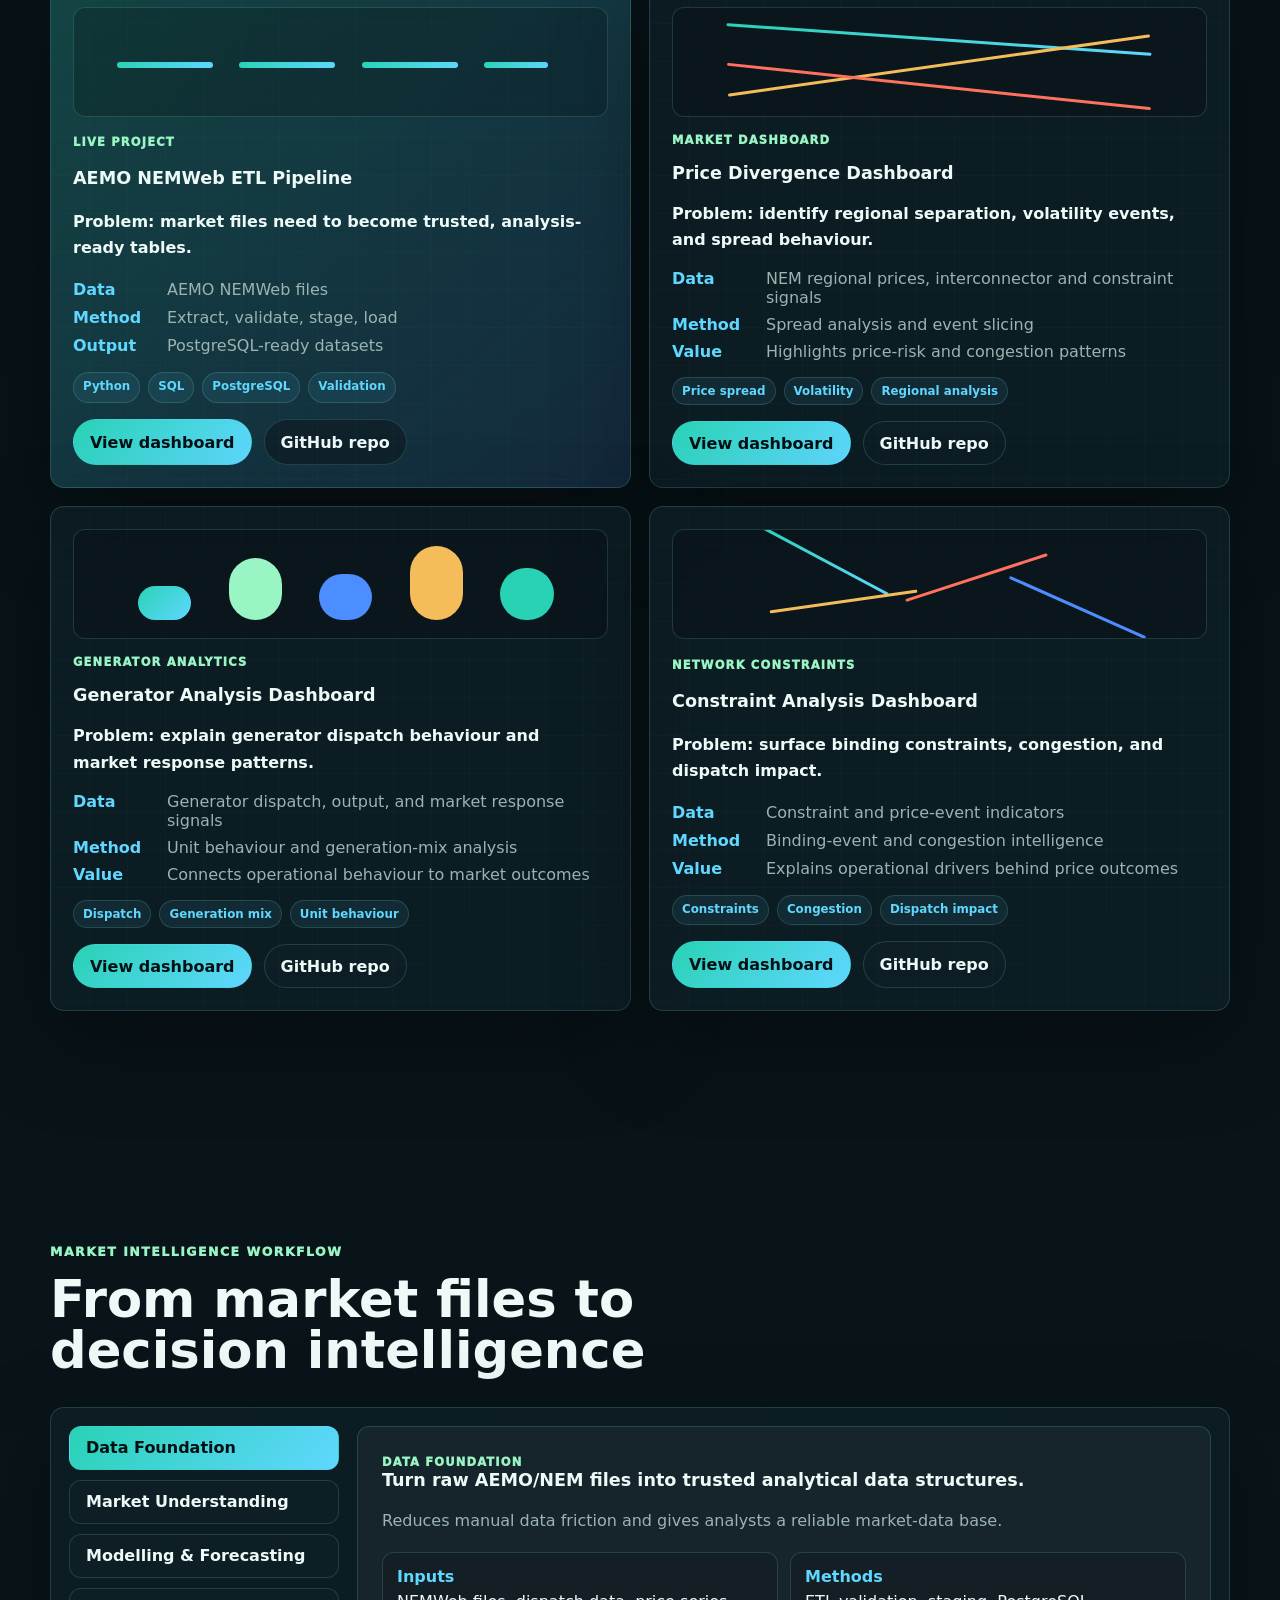
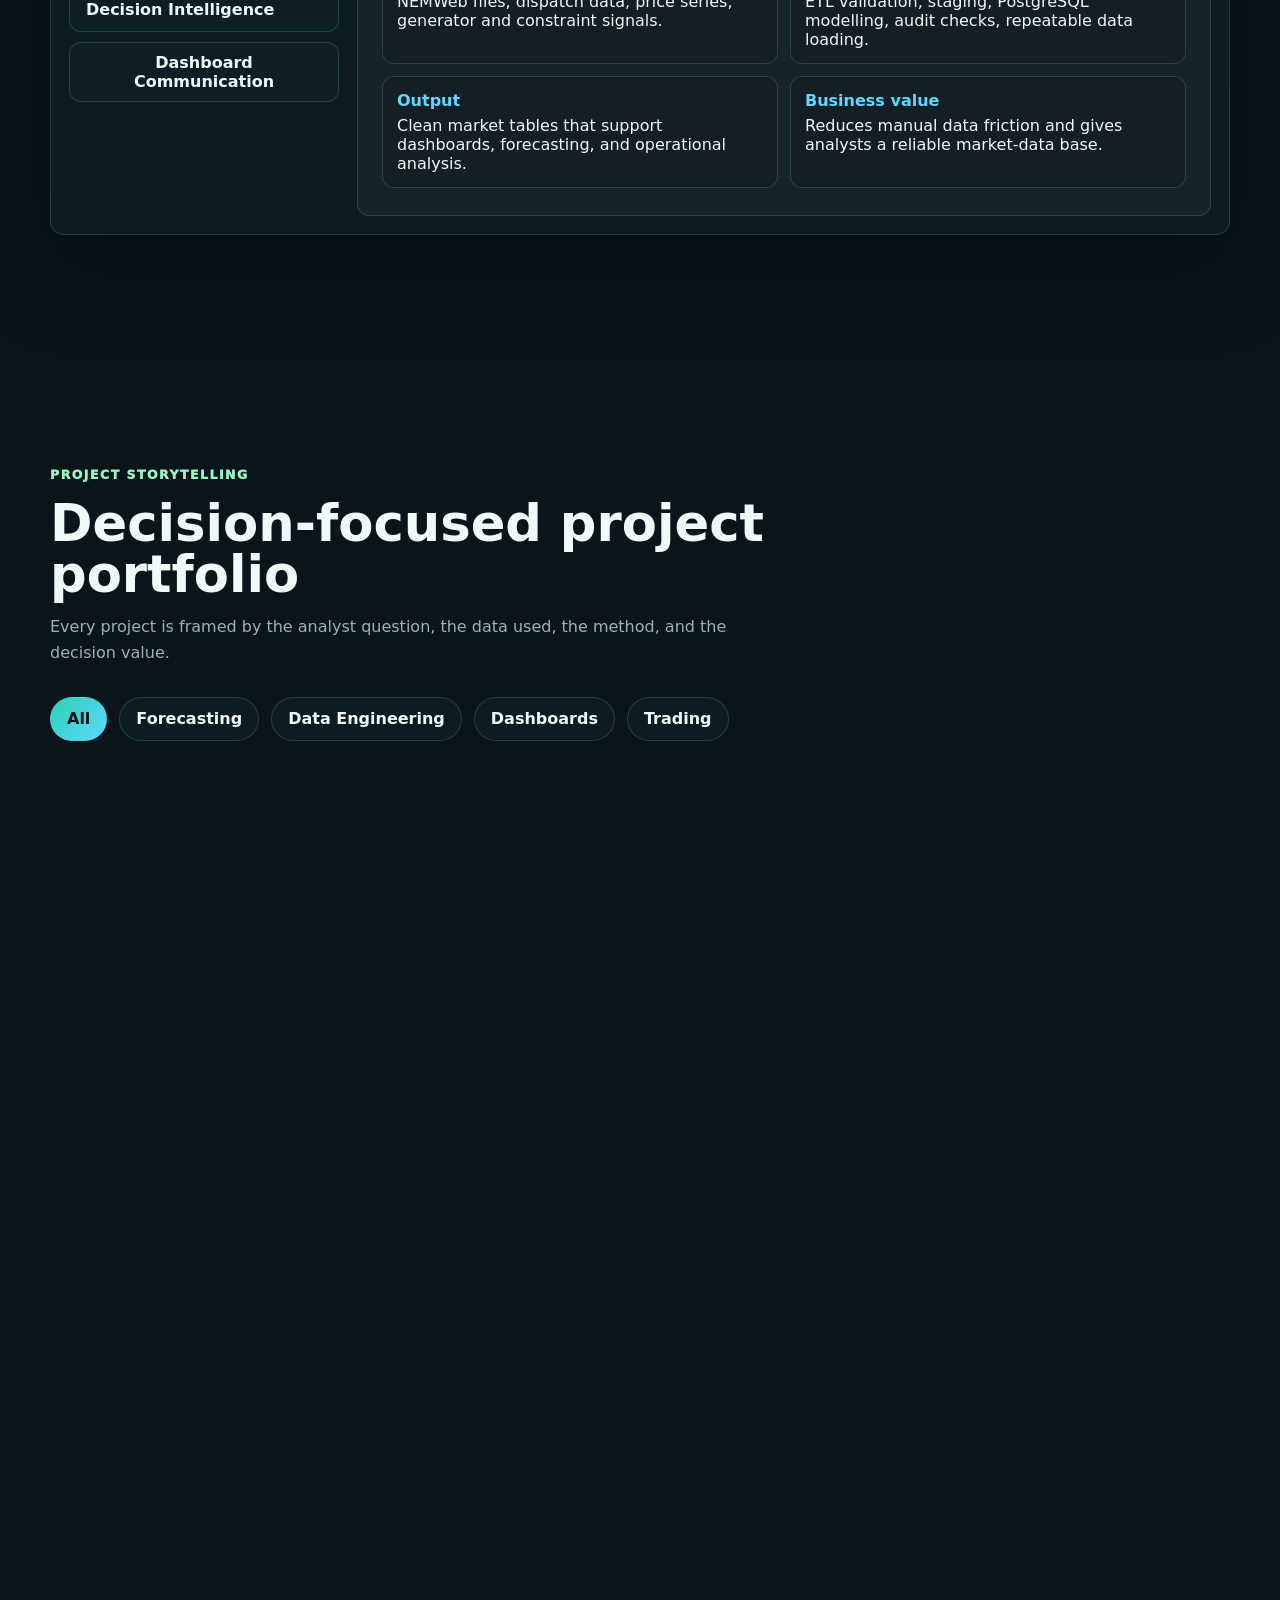
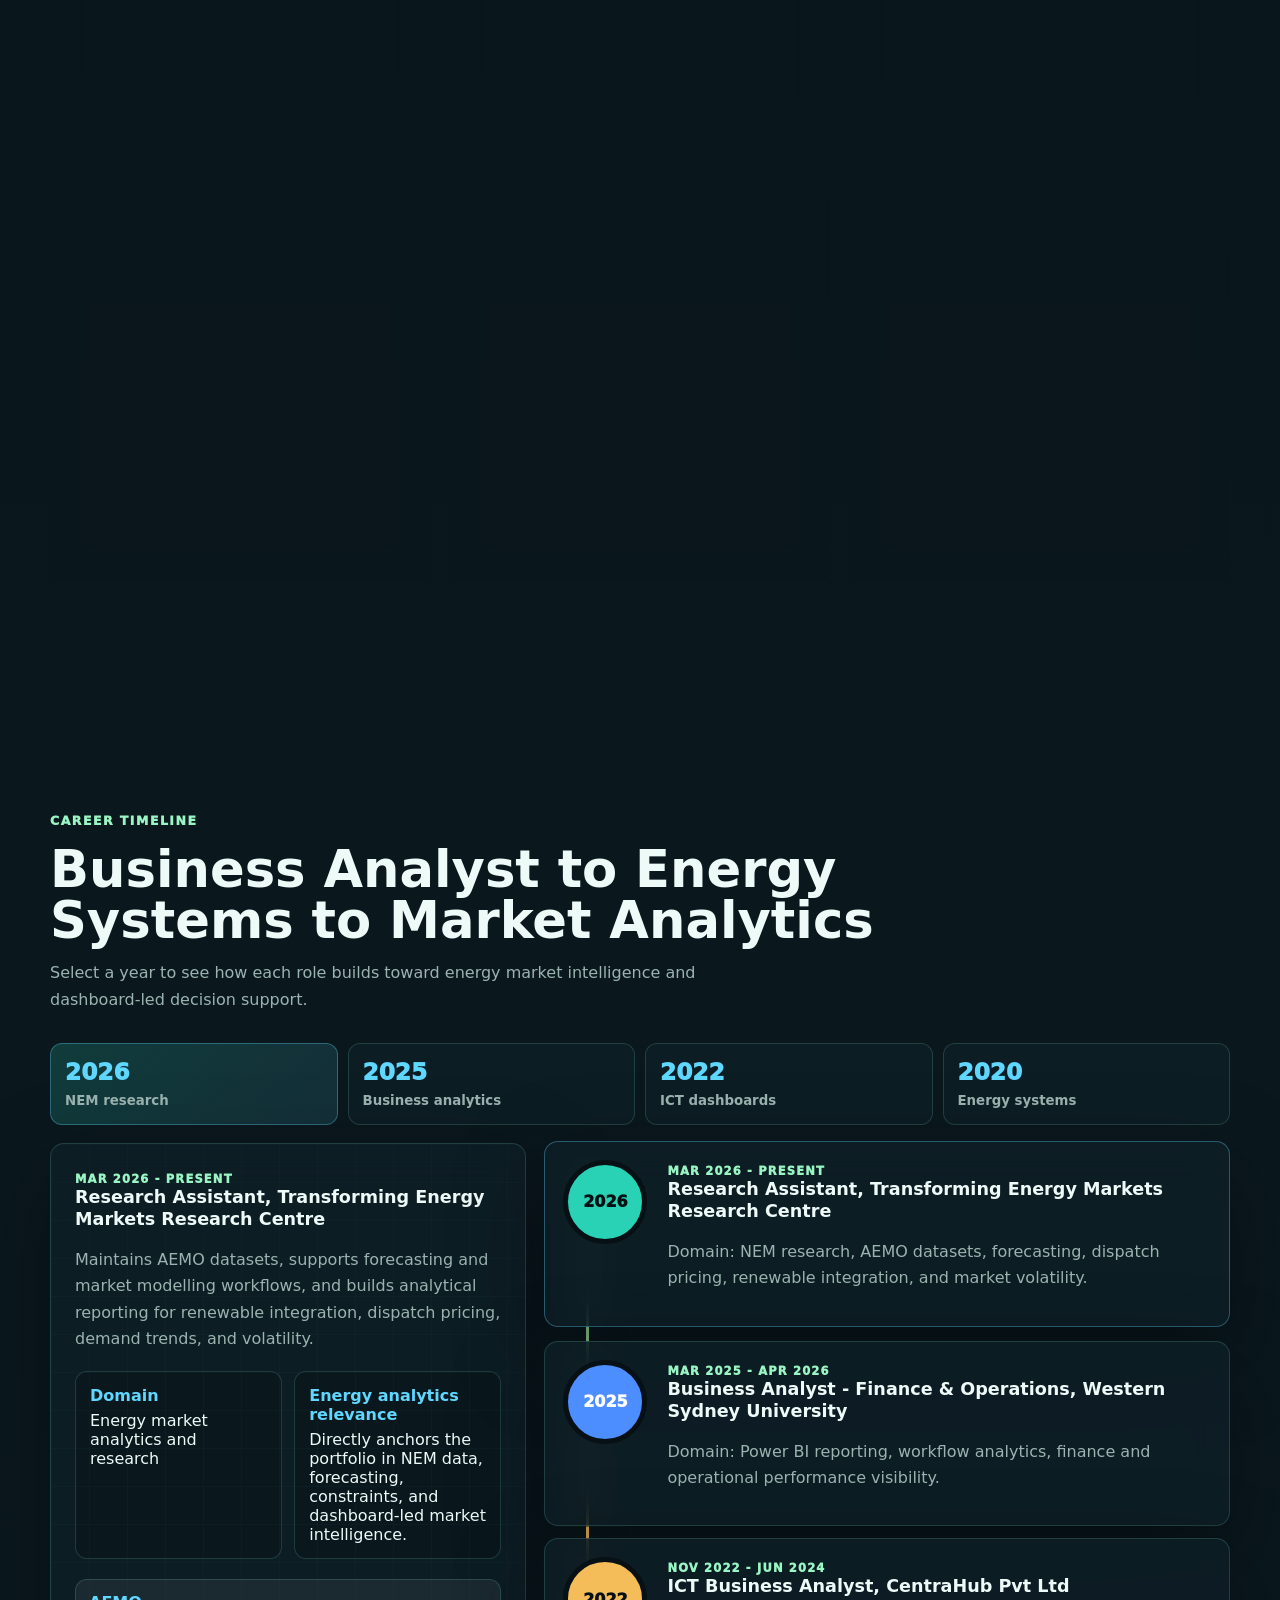
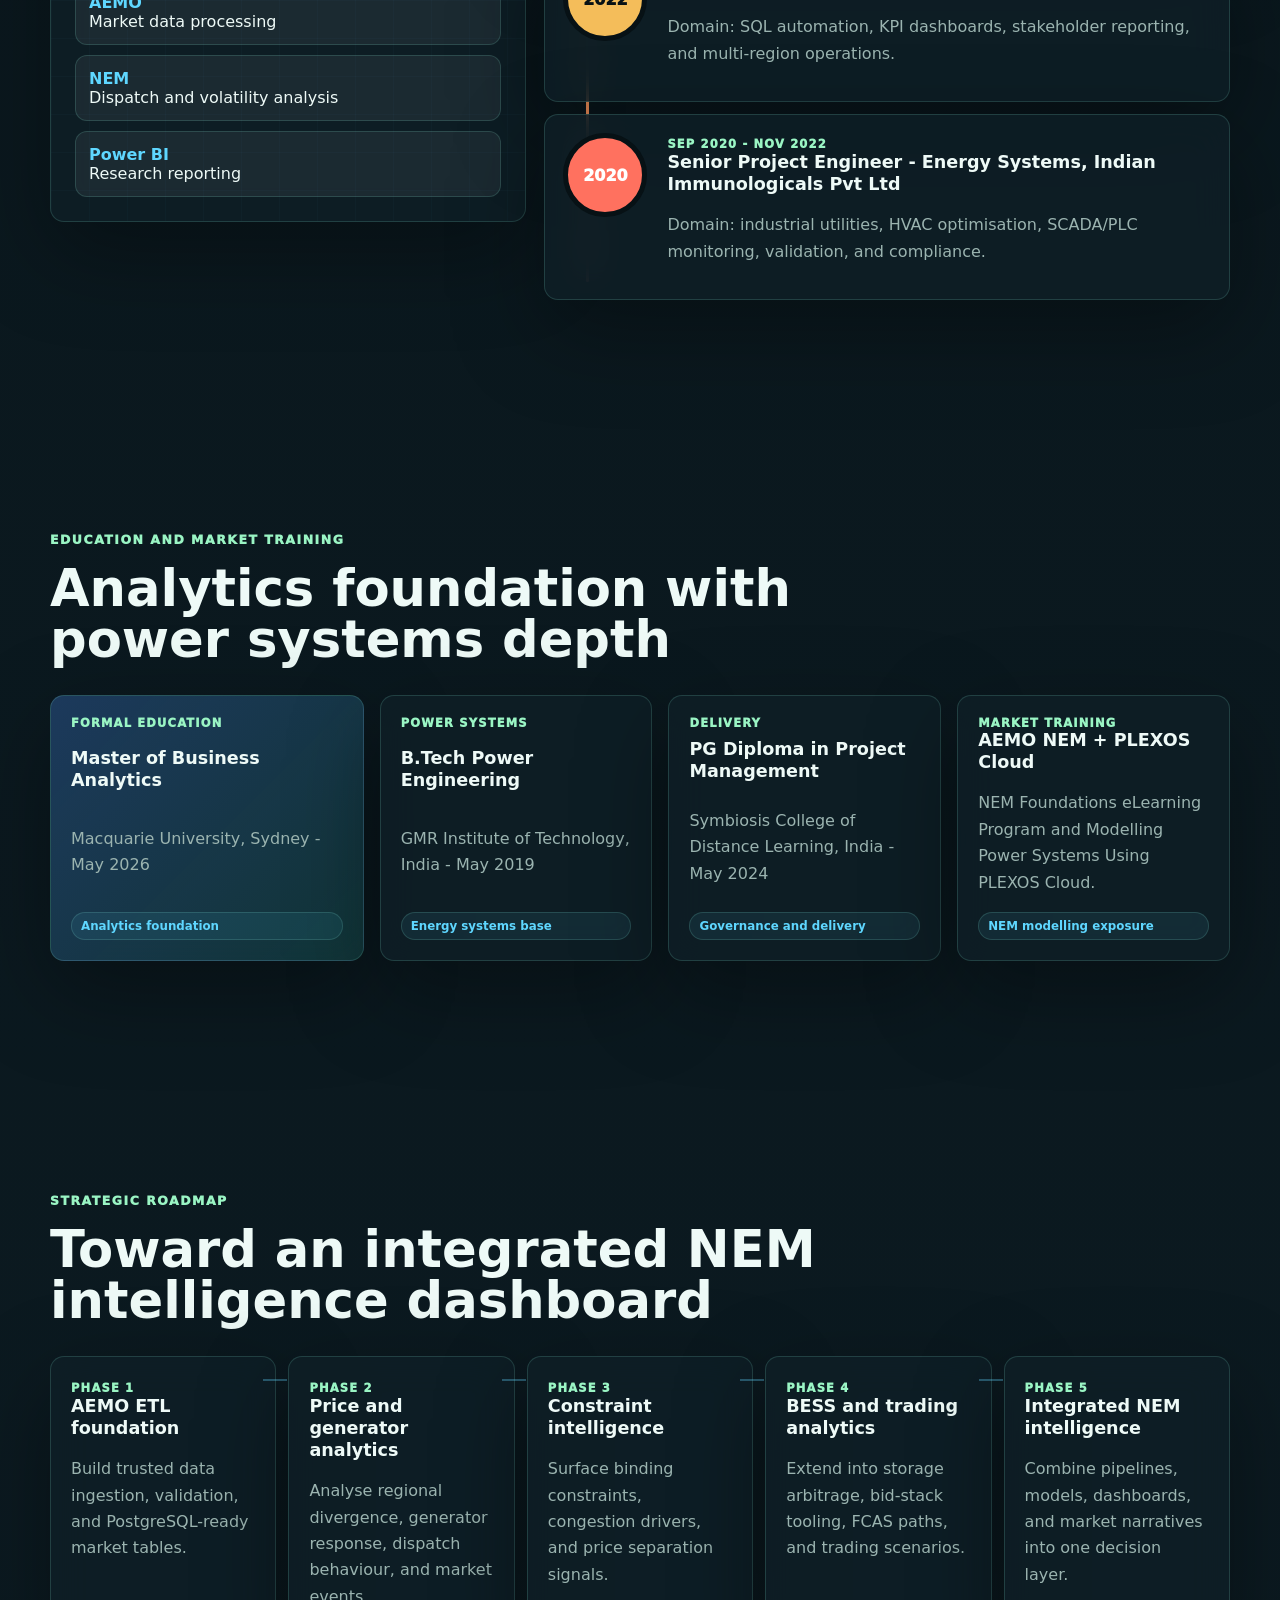
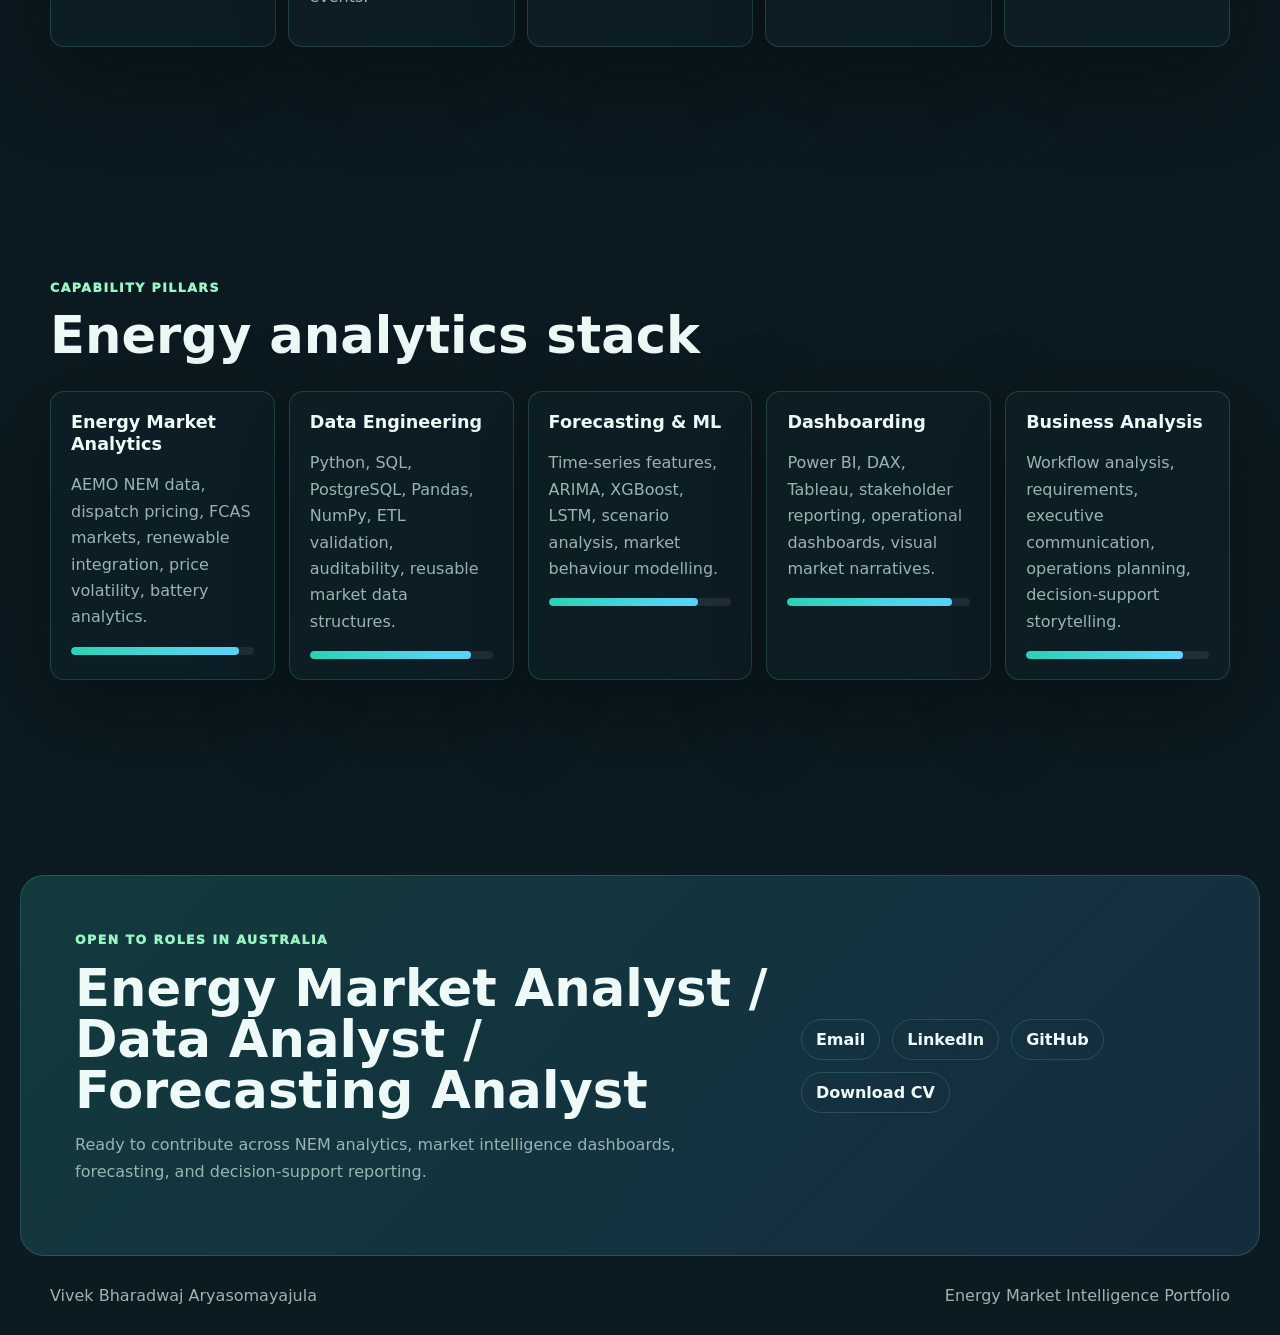
==== commit 479a6d63: "Redesign portfolio as premium energy analytics command centre" ====
--- a/index.html
+++ b/index.html
@@ -7,219 +7,255 @@
       name="description"
       content="Interactive digital CV and energy market analytics portfolio for Vivek Bharadwaj Aryasomayajula."
     />
-    <title>Vivek Bharadwaj | Energy Market Analytics</title>
-    <link rel="stylesheet" href="styles.css?v=career-polish-5" />
+    <title>Vivek Bharadwaj | Energy Market Intelligence Portfolio</title>
+    <link rel="stylesheet" href="styles.css?v=premium-command-centre-6" />
   </head>
   <body>
     <header class="site-header">
       <a class="brand" href="#top" aria-label="Vivek profile home">
         <span class="brand-mark">VB</span>
-        <span>Energy Analytics</span>
+        <span>
+          <strong>Vivek Analytics</strong>
+          <small>NEM intelligence portfolio</small>
+        </span>
       </a>
+      <button class="menu-toggle" type="button" aria-label="Toggle navigation" aria-expanded="false">
+        <span></span>
+        <span></span>
+      </button>
       <nav class="nav-links" aria-label="Primary navigation">
         <a href="#dashboards">Dashboards</a>
+        <a href="#methodology">Methodology</a>
         <a href="#projects">Projects</a>
-        <a href="#experience">Experience</a>
+        <a href="#experience">Timeline</a>
         <a href="#education">Education</a>
         <a href="#roadmap">Roadmap</a>
         <a href="#contact">Contact</a>
       </nav>
+      <button class="theme-toggle" type="button" aria-label="Toggle light and dark theme">Light</button>
     </header>
 
     <main id="top">
-      <section class="dashboard-hero" aria-labelledby="profile-title">
-        <div class="hero-copy">
-          <p class="eyebrow">Australian NEM analytics | Forecasting | Trading intelligence</p>
+      <section class="hero command-centre" aria-labelledby="profile-title">
+        <div class="hero-grid-bg" aria-hidden="true"></div>
+        <div class="hero-copy reveal">
+          <p class="eyebrow">Energy market analyst command centre</p>
           <h1 id="profile-title">
             <span>Vivek Bharadwaj</span>
             <span>Aryasomayajula</span>
           </h1>
+          <p class="role-line">Energy Market Analyst | NEM Analytics | AEMO Data | Forecasting | BESS</p>
           <p class="lead">
-            Energy Market Analyst building practical intelligence from AEMO datasets, time-series forecasting,
-            renewable integration analysis, and BESS trading strategy workflows.
+            I convert AEMO/NEM market data into decision-ready insights across price behaviour, constraints,
+            generator performance, forecasting, and storage analytics.
           </p>
           <div class="hero-actions" aria-label="Profile actions">
-            <a class="button primary" href="assets/Vivek_Bharadwaj_CV.pdf" target="_blank" rel="noreferrer">
-              Download CV
-            </a>
-            <a class="button" href="assets/Energy_Market_Analytics_Portfolio.pdf" target="_blank" rel="noreferrer">
-              View Portfolio Deck
-            </a>
-            <a class="button ghost" href="https://vivekarya05.github.io/nemweb-etl-pipeline/" target="_blank" rel="noreferrer">
-              ETL Demo
-            </a>
-          </div>
-        </div>
-
-        <aside class="market-console" aria-label="Energy market profile snapshot">
+            <a class="button primary" href="#dashboards">View Projects</a>
+            <a class="button" href="assets/Vivek_Bharadwaj_CV.pdf" target="_blank" rel="noreferrer">Download CV</a>
+            <a class="button ghost" href="https://github.com/Vivekarya05" target="_blank" rel="noreferrer">GitHub</a>
+            <a class="button ghost" href="https://linkedin.com/in/vivek-energy-analytics" target="_blank" rel="noreferrer">LinkedIn</a>
+          </div>
+        </div>
+
+        <aside class="market-console reveal" aria-label="Energy market profile snapshot">
           <div class="console-top">
             <div>
               <span class="status-dot"></span>
-              <span class="console-label">Research focus</span>
+              <span class="console-label">Live portfolio signal</span>
             </div>
             <span class="console-tag">NEM</span>
           </div>
           <div class="signal-grid">
             <div class="signal-card">
-              <span class="signal-value">5-min</span>
-              <span class="signal-label">dispatch price analytics</span>
+              <span class="signal-value count-up" data-count="4">0</span>
+              <span class="signal-label">market dashboards</span>
             </div>
             <div class="signal-card">
               <span class="signal-value">AEMO</span>
-              <span class="signal-label">market data pipelines</span>
+              <span class="signal-label">market data foundation</span>
+            </div>
+            <div class="signal-card">
+              <span class="signal-value">5-min</span>
+              <span class="signal-label">dispatch interval focus</span>
             </div>
             <div class="signal-card">
               <span class="signal-value">BESS</span>
-              <span class="signal-label">arbitrage simulations</span>
-            </div>
-            <div class="signal-card">
-              <span class="signal-value">35%</span>
-              <span class="signal-label">workflow response-time reduction</span>
-            </div>
-          </div>
-          <canvas id="marketChart" width="720" height="360" aria-label="Animated energy market signal chart"></canvas>
+              <span class="signal-label">trading roadmap</span>
+            </div>
+          </div>
+          <canvas id="marketChart" width="720" height="360" aria-label="Animated NEM market signal chart"></canvas>
         </aside>
       </section>
 
-      <section class="metrics-band" aria-label="Portfolio highlights">
-        <div>
-          <strong>Python, SQL, PostgreSQL</strong>
-          <span>Data engineering and validation</span>
-        </div>
-        <div>
-          <strong>XGBoost, LSTM, ARIMA</strong>
-          <span>Demand and price forecasting</span>
-        </div>
-        <div>
-          <strong>Power BI, DAX, Tableau</strong>
-          <span>Decision dashboards and reporting</span>
-        </div>
-        <div>
-          <strong>PLEXOS Cloud</strong>
-          <span>Market modelling exposure</span>
-        </div>
-      </section>
-
-      <section id="dashboards" class="dashboard-links-section" aria-labelledby="dashboard-links-title">
-        <div class="section-heading">
-          <p class="eyebrow">Dashboards I built</p>
-          <h2 id="dashboard-links-title">Market analytics dashboards built around real NEM questions</h2>
-        </div>
-        <div class="dashboard-link-grid">
-          <a class="dashboard-link-card featured" href="https://vivekarya05.github.io/nemweb-etl-pipeline/" target="_blank" rel="noreferrer">
+      <section class="metrics-band reveal" aria-label="Portfolio highlights">
+        <div>
+          <strong>AEMO ETL Pipeline</strong>
+          <span>Data ingestion, validation, and PostgreSQL-ready tables</span>
+        </div>
+        <div>
+          <strong>Price Divergence</strong>
+          <span>Regional price spread and constraint impact analysis</span>
+        </div>
+        <div>
+          <strong>Generator Behaviour</strong>
+          <span>Dispatch, bidding, and market response intelligence</span>
+        </div>
+        <div>
+          <strong>BESS Roadmap</strong>
+          <span>Storage arbitrage and trading analytics extension</span>
+        </div>
+      </section>
+
+      <section id="dashboards" class="section dashboard-section" aria-labelledby="dashboard-title">
+        <div class="section-heading reveal">
+          <p class="eyebrow">Dashboard projects</p>
+          <h2 id="dashboard-title">Energy market analytics products built around real NEM questions</h2>
+          <p class="section-intro">
+            Each dashboard is framed around a market decision problem: what happened, why it happened,
+            and what an analyst or operator can do with the signal.
+          </p>
+        </div>
+        <div class="dashboard-showcase">
+          <article class="analytics-card featured reveal" data-project="aemo-etl">
+            <div class="card-visual etl-visual" aria-hidden="true">
+              <span></span><span></span><span></span><span></span>
+            </div>
             <span class="link-type">Live project</span>
-            <strong>AEMO NEMWeb ETL Pipeline</strong>
-            <p>Automated NEMWeb extraction, validation, PostgreSQL staging, and analysis-ready data pipeline for market analytics workflows.</p>
+            <h3>AEMO NEMWeb ETL Pipeline</h3>
+            <p class="problem">Problem: market files need to become trusted, analysis-ready tables.</p>
+            <dl>
+              <div><dt>Data</dt><dd>AEMO NEMWeb files</dd></div>
+              <div><dt>Method</dt><dd>Extract, validate, stage, load</dd></div>
+              <div><dt>Output</dt><dd>PostgreSQL-ready datasets</dd></div>
+            </dl>
             <div class="dashboard-tags">
-              <span>AEMO data</span>
-              <span>ETL</span>
-              <span>PostgreSQL</span>
-            </div>
-            <span class="open-link">Open live project</span>
-          </a>
-          <a class="dashboard-link-card" href="https://vivekarya05.github.io/nem-network-constraints-price-divergence/" target="_blank" rel="noreferrer">
+              <span>Python</span><span>SQL</span><span>PostgreSQL</span><span>Validation</span>
+            </div>
+            <div class="card-actions">
+              <a href="https://vivekarya05.github.io/nemweb-etl-pipeline/" target="_blank" rel="noreferrer">View dashboard</a>
+              <a href="https://github.com/Vivekarya05/nemweb-etl-pipeline" target="_blank" rel="noreferrer">GitHub repo</a>
+            </div>
+          </article>
+
+          <article class="analytics-card reveal" data-project="price-divergence">
+            <div class="card-visual spread-visual" aria-hidden="true">
+              <span></span><span></span><span></span>
+            </div>
             <span class="link-type">Market dashboard</span>
-            <strong>Price Divergence Dashboard</strong>
-            <p>Dashboard to identify price separation, regional divergence, volatility events, and dispatch interval behaviour across NEM regions.</p>
+            <h3>Price Divergence Dashboard</h3>
+            <p class="problem">Problem: identify regional separation, volatility events, and spread behaviour.</p>
+            <dl>
+              <div><dt>Data</dt><dd>NEM regional prices, interconnector and constraint signals</dd></div>
+              <div><dt>Method</dt><dd>Spread analysis and event slicing</dd></div>
+              <div><dt>Value</dt><dd>Highlights price-risk and congestion patterns</dd></div>
+            </dl>
             <div class="dashboard-tags">
-              <span>Price spread</span>
-              <span>Volatility</span>
-              <span>Regional analysis</span>
-            </div>
-            <span class="open-link">Open live dashboard</span>
-          </a>
-          <a class="dashboard-link-card" href="https://vivekarya05.github.io/nem-generator-behaviour-market-response-intelligence/" target="_blank" rel="noreferrer">
+              <span>Price spread</span><span>Volatility</span><span>Regional analysis</span>
+            </div>
+            <div class="card-actions">
+              <a href="https://vivekarya05.github.io/nem-network-constraints-price-divergence/" target="_blank" rel="noreferrer">View dashboard</a>
+              <a href="https://github.com/Vivekarya05/nem-network-constraints-price-divergence" target="_blank" rel="noreferrer">GitHub repo</a>
+            </div>
+          </article>
+
+          <article class="analytics-card reveal" data-project="generator">
+            <div class="card-visual generator-visual" aria-hidden="true">
+              <span></span><span></span><span></span><span></span><span></span>
+            </div>
             <span class="link-type">Generator analytics</span>
-            <strong>Generator Analysis Dashboard</strong>
-            <p>Generation performance view covering unit behaviour, output patterns, renewable contribution, dispatch response, and market participation signals.</p>
+            <h3>Generator Analysis Dashboard</h3>
+            <p class="problem">Problem: explain generator dispatch behaviour and market response patterns.</p>
+            <dl>
+              <div><dt>Data</dt><dd>Generator dispatch, output, and market response signals</dd></div>
+              <div><dt>Method</dt><dd>Unit behaviour and generation-mix analysis</dd></div>
+              <div><dt>Value</dt><dd>Connects operational behaviour to market outcomes</dd></div>
+            </dl>
             <div class="dashboard-tags">
-              <span>Dispatch</span>
-              <span>Generation mix</span>
-              <span>Unit behaviour</span>
-            </div>
-            <span class="open-link">Open live dashboard</span>
-          </a>
-          <a class="dashboard-link-card" href="https://vivekarya05.github.io/nem-network-constraints-price-divergence/" target="_blank" rel="noreferrer">
+              <span>Dispatch</span><span>Generation mix</span><span>Unit behaviour</span>
+            </div>
+            <div class="card-actions">
+              <a href="https://vivekarya05.github.io/nem-generator-behaviour-market-response-intelligence/" target="_blank" rel="noreferrer">View dashboard</a>
+              <a href="https://github.com/Vivekarya05/nem-generator-behaviour-market-response-intelligence" target="_blank" rel="noreferrer">GitHub repo</a>
+            </div>
+          </article>
+
+          <article class="analytics-card reveal" data-project="constraints">
+            <div class="card-visual constraint-visual" aria-hidden="true">
+              <span></span><span></span><span></span><span></span>
+            </div>
             <span class="link-type">Network constraints</span>
-            <strong>Constraint Analysis Dashboard</strong>
-            <p>Analytical view for constraint impact, binding events, congestion patterns, and operational drivers affecting prices and dispatch outcomes.</p>
+            <h3>Constraint Analysis Dashboard</h3>
+            <p class="problem">Problem: surface binding constraints, congestion, and dispatch impact.</p>
+            <dl>
+              <div><dt>Data</dt><dd>Constraint and price-event indicators</dd></div>
+              <div><dt>Method</dt><dd>Binding-event and congestion intelligence</dd></div>
+              <div><dt>Value</dt><dd>Explains operational drivers behind price outcomes</dd></div>
+            </dl>
             <div class="dashboard-tags">
-              <span>Constraints</span>
-              <span>Congestion</span>
-              <span>Dispatch impact</span>
-            </div>
-            <span class="open-link">Open live dashboard</span>
-          </a>
-        </div>
-      </section>
-
-      <section class="lab-section" aria-labelledby="lab-title">
-        <div class="section-heading">
-          <p class="eyebrow">Market intelligence lab</p>
-          <h2 id="lab-title">From raw market data to operating insight</h2>
-        </div>
-        <div class="lab-grid">
-          <div class="lab-controls" role="tablist" aria-label="Analytics focus">
-            <button class="lab-tab active" type="button" data-mode="pipeline" role="tab" aria-selected="true">
-              Data pipeline
-            </button>
-            <button class="lab-tab" type="button" data-mode="forecasting" role="tab" aria-selected="false">
-              Forecasting
-            </button>
-            <button class="lab-tab" type="button" data-mode="trading" role="tab" aria-selected="false">
-              BESS strategy
-            </button>
-            <button class="lab-tab" type="button" data-mode="research" role="tab" aria-selected="false">
-              Capstone
-            </button>
+              <span>Constraints</span><span>Congestion</span><span>Dispatch impact</span>
+            </div>
+            <div class="card-actions">
+              <a href="https://vivekarya05.github.io/nem-network-constraints-price-divergence/" target="_blank" rel="noreferrer">View dashboard</a>
+              <a href="https://github.com/Vivekarya05/nem-network-constraints-price-divergence" target="_blank" rel="noreferrer">GitHub repo</a>
+            </div>
+          </article>
+        </div>
+      </section>
+
+      <section id="methodology" class="section methodology-section" aria-labelledby="methodology-title">
+        <div class="section-heading reveal">
+          <p class="eyebrow">Market intelligence workflow</p>
+          <h2 id="methodology-title">From market files to decision intelligence</h2>
+        </div>
+        <div class="methodology-shell reveal">
+          <div class="lab-controls" role="tablist" aria-label="Analytics workflow">
+            <button class="lab-tab active" type="button" data-mode="foundation" role="tab" aria-selected="true">Data Foundation</button>
+            <button class="lab-tab" type="button" data-mode="understanding" role="tab" aria-selected="false">Market Understanding</button>
+            <button class="lab-tab" type="button" data-mode="modelling" role="tab" aria-selected="false">Modelling & Forecasting</button>
+            <button class="lab-tab" type="button" data-mode="decision" role="tab" aria-selected="false">Decision Intelligence</button>
+            <button class="lab-tab" type="button" data-mode="communication" role="tab" aria-selected="false">Dashboard Communication</button>
           </div>
           <div class="lab-panel" id="labPanel" aria-live="polite"></div>
         </div>
       </section>
 
-      <section id="projects" class="projects-section" aria-labelledby="projects-title">
-        <div class="section-heading">
-          <p class="eyebrow">Selected work</p>
-          <h2 id="projects-title">Projects with energy-market signal</h2>
-        </div>
-        <div class="filter-row" aria-label="Project filters">
+      <section id="projects" class="section projects-section" aria-labelledby="projects-title">
+        <div class="section-heading reveal">
+          <p class="eyebrow">Project storytelling</p>
+          <h2 id="projects-title">Decision-focused project portfolio</h2>
+          <p class="section-intro">Every project is framed by the analyst question, the data used, the method, and the decision value.</p>
+        </div>
+        <div class="filter-row reveal" aria-label="Project filters">
           <button class="filter-pill active" type="button" data-filter="all">All</button>
           <button class="filter-pill" type="button" data-filter="forecasting">Forecasting</button>
-          <button class="filter-pill" type="button" data-filter="engineering">Data engineering</button>
+          <button class="filter-pill" type="button" data-filter="engineering">Data Engineering</button>
+          <button class="filter-pill" type="button" data-filter="dashboards">Dashboards</button>
           <button class="filter-pill" type="button" data-filter="trading">Trading</button>
-          <button class="filter-pill" type="button" data-filter="dashboards">Dashboards</button>
         </div>
         <div class="project-grid" id="projectGrid"></div>
       </section>
 
-      <section id="experience" class="experience-section career-section" aria-labelledby="experience-title">
-        <div class="section-heading">
+      <section id="experience" class="section experience-section career-section" aria-labelledby="experience-title">
+        <div class="section-heading reveal">
           <p class="eyebrow">Career timeline</p>
-          <h2 id="experience-title">A year-by-year path from energy systems to market intelligence</h2>
-          <p class="section-intro">
-            Select a year to see how each role builds into the current energy market analytics focus.
-          </p>
-        </div>
-        <div class="career-visual">
+          <h2 id="experience-title">Business Analyst to Energy Systems to Market Analytics</h2>
+          <p class="section-intro">Select a year to see how each role builds toward energy market intelligence and dashboard-led decision support.</p>
+        </div>
+        <div class="career-visual reveal">
           <div class="career-year-rail" role="tablist" aria-label="Career years">
             <button class="career-year-tab active" type="button" data-career="2026" role="tab" aria-selected="true">
-              <span>2026</span>
-              <small>NEM research</small>
+              <span>2026</span><small>NEM research</small>
             </button>
             <button class="career-year-tab" type="button" data-career="2025" role="tab" aria-selected="false">
-              <span>2025</span>
-              <small>Business analytics</small>
+              <span>2025</span><small>Business analytics</small>
             </button>
             <button class="career-year-tab" type="button" data-career="2022" role="tab" aria-selected="false">
-              <span>2022</span>
-              <small>ICT dashboards</small>
+              <span>2022</span><small>ICT dashboards</small>
             </button>
             <button class="career-year-tab" type="button" data-career="2020" role="tab" aria-selected="false">
-              <span>2020</span>
-              <small>Energy systems</small>
+              <span>2020</span><small>Energy systems</small>
             </button>
           </div>
-
           <div class="career-main">
             <article class="career-focus-card" id="careerFocus" aria-live="polite"></article>
             <div class="career-path" aria-label="Career progression">
@@ -228,7 +264,7 @@
                 <div>
                   <span class="timeline-date">Mar 2026 - Present</span>
                   <h3>Research Assistant, Transforming Energy Markets Research Centre</h3>
-                  <p>AEMO market datasets, forecasting workflows, renewable integration, dispatch pricing, and market volatility analysis.</p>
+                  <p>Domain: NEM research, AEMO datasets, forecasting, dispatch pricing, renewable integration, and market volatility.</p>
                 </div>
               </article>
               <article class="career-node" data-career="2025">
@@ -236,7 +272,7 @@
                 <div>
                   <span class="timeline-date">Mar 2025 - Apr 2026</span>
                   <h3>Business Analyst - Finance & Operations, Western Sydney University</h3>
-                  <p>Power BI dashboards, finance and operations reporting, workflow analysis, and stakeholder decision support.</p>
+                  <p>Domain: Power BI reporting, workflow analytics, finance and operational performance visibility.</p>
                 </div>
               </article>
               <article class="career-node" data-career="2022">
@@ -244,7 +280,7 @@
                 <div>
                   <span class="timeline-date">Nov 2022 - Jun 2024</span>
                   <h3>ICT Business Analyst, CentraHub Pvt Ltd</h3>
-                  <p>SQL workflow automation, KPI dashboards, multi-region operational reporting, and a 35% response-time reduction.</p>
+                  <p>Domain: SQL automation, KPI dashboards, stakeholder reporting, and multi-region operations.</p>
                 </div>
               </article>
               <article class="career-node" data-career="2020">
@@ -252,7 +288,7 @@
                 <div>
                   <span class="timeline-date">Sep 2020 - Nov 2022</span>
                   <h3>Senior Project Engineer - Energy Systems, Indian Immunologicals Pvt Ltd</h3>
-                  <p>HVAC and utility optimisation, industrial energy monitoring, SCADA/PLC exposure, validation, and compliance documentation.</p>
+                  <p>Domain: industrial utilities, HVAC optimisation, SCADA/PLC monitoring, validation, and compliance.</p>
                 </div>
               </article>
             </div>
@@ -260,112 +296,94 @@
         </div>
       </section>
 
-      <section id="education" class="education-section" aria-labelledby="education-title">
-        <div class="section-heading">
+      <section id="education" class="section education-section" aria-labelledby="education-title">
+        <div class="section-heading reveal">
           <p class="eyebrow">Education and market training</p>
-          <h2 id="education-title">Academic foundation for analytics, power systems, and project delivery</h2>
-        </div>
-        <div class="education-grid">
+          <h2 id="education-title">Analytics foundation with power systems depth</h2>
+        </div>
+        <div class="education-grid reveal">
           <article class="education-card featured">
-            <span class="education-year">May 2026</span>
+            <span class="education-year">Formal education</span>
             <h3>Master of Business Analytics</h3>
-            <p>Macquarie University, Sydney</p>
+            <p>Macquarie University, Sydney - May 2026</p>
             <span class="education-tag">Analytics foundation</span>
           </article>
           <article class="education-card">
-            <span class="education-year">May 2024</span>
+            <span class="education-year">Power systems</span>
+            <h3>B.Tech Power Engineering</h3>
+            <p>GMR Institute of Technology, India - May 2019</p>
+            <span class="education-tag">Energy systems base</span>
+          </article>
+          <article class="education-card">
+            <span class="education-year">Delivery</span>
             <h3>PG Diploma in Project Management</h3>
-            <p>Symbiosis College of Distance Learning, India</p>
-            <span class="education-tag">Delivery and governance</span>
-          </article>
-          <article class="education-card">
-            <span class="education-year">May 2019</span>
-            <h3>Bachelor of Technology in Power Engineering</h3>
-            <p>GMR Institute of Technology, India</p>
-            <span class="education-tag">Power systems base</span>
+            <p>Symbiosis College of Distance Learning, India - May 2024</p>
+            <span class="education-tag">Governance and delivery</span>
           </article>
           <article class="education-card training">
             <span class="education-year">Market training</span>
-            <h3>AEMO and PLEXOS</h3>
+            <h3>AEMO NEM + PLEXOS Cloud</h3>
             <p>NEM Foundations eLearning Program and Modelling Power Systems Using PLEXOS Cloud.</p>
             <span class="education-tag">NEM modelling exposure</span>
           </article>
         </div>
       </section>
 
-      <section id="roadmap" class="roadmap-section" aria-labelledby="roadmap-title">
-        <div class="section-heading">
-          <p class="eyebrow">Capstone direction</p>
-          <h2 id="roadmap-title">Research pathway toward market decision intelligence</h2>
-        </div>
-        <div class="roadmap">
-          <article>
-            <span>Q2 2026</span>
-            <h3>Validate forecasting models</h3>
-            <p>Finalise model validation and ingest Q1 2026 price data for updated benchmark indices.</p>
-          </article>
-          <article>
-            <span>Q3 2026</span>
-            <h3>Integrate dashboard workflows</h3>
-            <p>Package Streamlit, forecasting, and bid-stack tools for internal testing and applied analytics review.</p>
-          </article>
-          <article>
-            <span>Q4 2026</span>
-            <h3>Complete capstone research</h3>
-            <p>Submit findings on NSW wholesale electricity market drivers and operational market behaviour.</p>
-          </article>
-          <article>
-            <span>Future</span>
-            <h3>Extend into storage and FCAS</h3>
-            <p>Model BESS dispatch arbitrage, FCAS co-optimisation, virtual power plant dispatch, and trading paths.</p>
-          </article>
-        </div>
-      </section>
-
-      <section class="skills-section" aria-labelledby="skills-title">
-        <div class="section-heading">
-          <p class="eyebrow">Capability map</p>
-          <h2 id="skills-title">Analytics stack</h2>
-        </div>
-        <div class="skill-matrix">
-          <div>
-            <h3>Energy markets</h3>
-            <p>AEMO NEM data, dispatch pricing, NEM fundamentals, FCAS markets, demand analysis, renewable integration, battery storage analytics.</p>
-          </div>
-          <div>
-            <h3>Forecasting</h3>
-            <p>Time-series modelling, feature engineering, scenario analysis, market behaviour analysis, XGBoost, LSTM, ARIMA.</p>
-          </div>
-          <div>
-            <h3>Data systems</h3>
-            <p>Python, Pandas, NumPy, SQL, PostgreSQL, JavaScript, ETL validation, audit logs, automated retries.</p>
-          </div>
-          <div>
-            <h3>Visualisation</h3>
-            <p>Power BI, DAX, Tableau, operational reporting, executive dashboards, research-facing analytical views.</p>
-          </div>
+      <section id="roadmap" class="section roadmap-section" aria-labelledby="roadmap-title">
+        <div class="section-heading reveal">
+          <p class="eyebrow">Strategic roadmap</p>
+          <h2 id="roadmap-title">Toward an integrated NEM intelligence dashboard</h2>
+        </div>
+        <div class="roadmap product-roadmap reveal">
+          <article><span>Phase 1</span><h3>AEMO ETL foundation</h3><p>Build trusted data ingestion, validation, and PostgreSQL-ready market tables.</p></article>
+          <article><span>Phase 2</span><h3>Price and generator analytics</h3><p>Analyse regional divergence, generator response, dispatch behaviour, and market events.</p></article>
+          <article><span>Phase 3</span><h3>Constraint intelligence</h3><p>Surface binding constraints, congestion drivers, and price separation signals.</p></article>
+          <article><span>Phase 4</span><h3>BESS and trading analytics</h3><p>Extend into storage arbitrage, bid-stack tooling, FCAS paths, and trading scenarios.</p></article>
+          <article><span>Phase 5</span><h3>Integrated NEM intelligence</h3><p>Combine pipelines, models, dashboards, and market narratives into one decision layer.</p></article>
+        </div>
+      </section>
+
+      <section class="section skills-section" aria-labelledby="skills-title">
+        <div class="section-heading reveal">
+          <p class="eyebrow">Capability pillars</p>
+          <h2 id="skills-title">Energy analytics stack</h2>
+        </div>
+        <div class="skill-matrix reveal">
+          <div><h3>Energy Market Analytics</h3><p>AEMO NEM data, dispatch pricing, FCAS markets, renewable integration, price volatility, battery analytics.</p><span class="skill-bar"><i style="width: 92%"></i></span></div>
+          <div><h3>Data Engineering</h3><p>Python, SQL, PostgreSQL, Pandas, NumPy, ETL validation, auditability, reusable market data structures.</p><span class="skill-bar"><i style="width: 88%"></i></span></div>
+          <div><h3>Forecasting & ML</h3><p>Time-series features, ARIMA, XGBoost, LSTM, scenario analysis, market behaviour modelling.</p><span class="skill-bar"><i style="width: 82%"></i></span></div>
+          <div><h3>Dashboarding</h3><p>Power BI, DAX, Tableau, stakeholder reporting, operational dashboards, visual market narratives.</p><span class="skill-bar"><i style="width: 90%"></i></span></div>
+          <div><h3>Business Analysis</h3><p>Workflow analysis, requirements, executive communication, operations planning, decision-support storytelling.</p><span class="skill-bar"><i style="width: 86%"></i></span></div>
         </div>
       </section>
 
       <section id="contact" class="contact-section" aria-labelledby="contact-title">
         <div>
-          <p class="eyebrow">Available for energy analytics, forecasting, and market intelligence roles</p>
-          <h2 id="contact-title">Let the portfolio speak before the interview starts.</h2>
+          <p class="eyebrow">Open to roles in Australia</p>
+          <h2 id="contact-title">Energy Market Analyst / Data Analyst / Forecasting Analyst</h2>
+          <p>Ready to contribute across NEM analytics, market intelligence dashboards, forecasting, and decision-support reporting.</p>
         </div>
         <div class="contact-links">
-          <a href="mailto:vivek.aryasomayajula@gmail.com">vivek.aryasomayajula@gmail.com</a>
-          <a href="tel:+61425177033">0425 177 033</a>
+          <a href="mailto:vivek.aryasomayajula@gmail.com">Email</a>
           <a href="https://linkedin.com/in/vivek-energy-analytics" target="_blank" rel="noreferrer">LinkedIn</a>
           <a href="https://github.com/Vivekarya05" target="_blank" rel="noreferrer">GitHub</a>
+          <a href="assets/Vivek_Bharadwaj_CV.pdf" target="_blank" rel="noreferrer">Download CV</a>
         </div>
       </section>
     </main>
+
+    <div class="project-modal" id="projectModal" aria-hidden="true" role="dialog" aria-labelledby="modalTitle">
+      <div class="modal-panel">
+        <button class="modal-close" type="button" aria-label="Close project details">Close</button>
+        <div id="modalContent"></div>
+      </div>
+    </div>
 
     <footer>
       <span>Vivek Bharadwaj Aryasomayajula</span>
-      <span>Energy Market Analytics Portfolio</span>
+      <span>Energy Market Intelligence Portfolio</span>
     </footer>
 
-    <script src="app.js?v=career-polish-5"></script>
+    <script src="app.js?v=premium-command-centre-6"></script>
   </body>
 </html>
--- a/styles.css
+++ b/styles.css
@@ -1,18 +1,35 @@
 :root {
+  color-scheme: dark;
+  --bg: #071115;
+  --bg-2: #0c1b22;
+  --panel: rgba(15, 31, 39, 0.78);
+  --panel-strong: rgba(18, 42, 52, 0.94);
+  --ink: #eefaf7;
+  --muted: #9bb4b0;
+  --line: rgba(144, 245, 222, 0.16);
+  --line-strong: rgba(96, 210, 255, 0.34);
+  --cyan: #5fd7ff;
+  --teal: #29d2b5;
+  --green: #9af5c4;
+  --blue: #4c8dff;
+  --amber: #f4bd5a;
+  --coral: #ff715f;
+  --shadow: 0 30px 90px rgba(0, 0, 0, 0.34);
+  --radius: 14px;
+  --max: 1180px;
+}
+
+body.light {
   color-scheme: light;
-  --ink: #16211f;
-  --muted: #5e706b;
-  --line: #dce6e1;
-  --paper: #f7fbf8;
-  --white: #ffffff;
-  --teal: #0e7c73;
-  --teal-dark: #07534e;
-  --amber: #f1aa31;
-  --coral: #e8664f;
-  --blue: #2468a8;
-  --mint: #dff4eb;
+  --bg: #f5fbf8;
+  --bg-2: #e9f4ef;
+  --panel: rgba(255, 255, 255, 0.82);
+  --panel-strong: #ffffff;
+  --ink: #14201f;
+  --muted: #5f716d;
+  --line: rgba(14, 83, 78, 0.16);
+  --line-strong: rgba(14, 124, 115, 0.36);
   --shadow: 0 22px 70px rgba(14, 65, 59, 0.13);
-  --radius: 8px;
 }
 
 * {
@@ -27,12 +44,24 @@
   margin: 0;
   min-width: 320px;
   background:
-    linear-gradient(180deg, rgba(223, 244, 235, 0.64), rgba(255, 255, 255, 0) 420px),
-    var(--paper);
+    radial-gradient(circle at 12% 8%, rgba(41, 210, 181, 0.2), transparent 28rem),
+    radial-gradient(circle at 85% 2%, rgba(76, 141, 255, 0.22), transparent 28rem),
+    linear-gradient(180deg, var(--bg), var(--bg-2));
   color: var(--ink);
-  font-family:
-    Inter, ui-sans-serif, system-ui, -apple-system, BlinkMacSystemFont, "Segoe UI", sans-serif;
+  font-family: Inter, "IBM Plex Sans", ui-sans-serif, system-ui, -apple-system, BlinkMacSystemFont, "Segoe UI", sans-serif;
   letter-spacing: 0;
+}
+
+body::before {
+  content: "";
+  position: fixed;
+  inset: 0;
+  z-index: -1;
+  background-image:
+    linear-gradient(rgba(95, 215, 255, 0.055) 1px, transparent 1px),
+    linear-gradient(90deg, rgba(95, 215, 255, 0.055) 1px, transparent 1px);
+  background-size: 42px 42px;
+  mask-image: linear-gradient(180deg, #000, transparent 82%);
 }
 
 a {
@@ -40,56 +69,104 @@
   text-decoration: none;
 }
 
-button,
-a {
-  -webkit-tap-highlight-color: transparent;
-}
-
 button {
   font: inherit;
+}
+
+h1,
+h2,
+h3,
+p {
+  overflow-wrap: anywhere;
+}
+
+h1,
+h2,
+h3 {
+  margin: 0;
+  letter-spacing: 0;
+}
+
+h1 {
+  font-size: clamp(3rem, 7vw, 5.9rem);
+  line-height: 0.92;
+}
+
+h1 span {
+  display: block;
+}
+
+h2 {
+  font-size: clamp(2rem, 4vw, 3.8rem);
+  line-height: 1;
+}
+
+h3 {
+  font-size: 1.1rem;
+  line-height: 1.25;
+}
+
+p {
+  color: var(--muted);
+  line-height: 1.65;
 }
 
 .site-header {
   position: sticky;
   top: 0;
-  z-index: 20;
-  display: flex;
+  z-index: 50;
+  display: grid;
+  grid-template-columns: auto 1fr auto;
   align-items: center;
-  justify-content: space-between;
-  gap: 24px;
-  padding: 14px clamp(18px, 5vw, 72px);
-  border-bottom: 1px solid rgba(220, 230, 225, 0.78);
-  background: rgba(247, 251, 248, 0.86);
+  gap: 22px;
+  padding: 14px clamp(18px, 4vw, 46px);
+  border-bottom: 1px solid var(--line);
+  background: rgba(7, 17, 21, 0.78);
   backdrop-filter: blur(18px);
+}
+
+body.light .site-header {
+  background: rgba(245, 251, 248, 0.82);
 }
 
 .brand {
   display: inline-flex;
   align-items: center;
   gap: 10px;
-  min-width: 178px;
+  min-width: 225px;
+}
+
+.brand-mark {
+  display: grid;
+  width: 42px;
+  height: 42px;
+  place-items: center;
+  border: 1px solid var(--line-strong);
+  border-radius: 12px;
+  background: linear-gradient(140deg, var(--teal), var(--blue));
+  color: #041013;
+  font-weight: 950;
+}
+
+.brand strong,
+.brand small {
+  display: block;
+}
+
+.brand small {
+  color: var(--muted);
+  font-size: 0.72rem;
   font-weight: 800;
-}
-
-.brand-mark {
-  display: grid;
-  width: 38px;
-  height: 38px;
-  place-items: center;
-  border-radius: 8px;
-  background: var(--teal-dark);
-  color: white;
-  font-size: 0.9rem;
-  letter-spacing: 0;
+  text-transform: uppercase;
 }
 
 .nav-links {
   display: flex;
-  align-items: center;
-  gap: clamp(14px, 3vw, 34px);
+  justify-content: center;
+  gap: clamp(12px, 2vw, 26px);
   color: var(--muted);
-  font-size: 0.94rem;
-  font-weight: 700;
+  font-size: 0.9rem;
+  font-weight: 800;
 }
 
 .nav-links a {
@@ -97,80 +174,95 @@
   border-bottom: 2px solid transparent;
 }
 
-.nav-links a:hover {
-  color: var(--teal-dark);
-  border-color: var(--amber);
-}
-
-main {
-  overflow: hidden;
-}
-
-.dashboard-hero {
-  display: grid;
-  grid-template-columns: minmax(0, 0.9fr) minmax(420px, 1.1fr);
-  gap: clamp(28px, 5vw, 70px);
+.nav-links a:hover,
+.nav-links a.active {
+  color: var(--green);
+  border-color: var(--green);
+}
+
+.theme-toggle,
+.menu-toggle {
+  border: 1px solid var(--line);
+  border-radius: 999px;
+  background: var(--panel);
+  color: var(--ink);
+  cursor: pointer;
+  font-weight: 900;
+}
+
+.theme-toggle {
+  min-height: 38px;
+  padding: 8px 14px;
+}
+
+.menu-toggle {
+  display: none;
+  width: 42px;
+  height: 42px;
+  place-items: center;
+}
+
+.menu-toggle span {
+  display: block;
+  width: 18px;
+  height: 2px;
+  margin: 3px auto;
+  background: var(--ink);
+}
+
+.command-centre {
+  position: relative;
+  display: grid;
+  grid-template-columns: minmax(0, 0.9fr) minmax(410px, 1.1fr);
+  gap: clamp(28px, 5vw, 64px);
   align-items: center;
-  min-height: calc(100vh - 72px);
-  padding: clamp(38px, 7vw, 86px) clamp(18px, 5vw, 72px) 44px;
+  width: min(100%, 1360px);
+  min-height: calc(100vh - 74px);
+  margin: 0 auto;
+  padding: clamp(56px, 8vw, 104px) clamp(18px, 4vw, 54px);
+}
+
+.hero-grid-bg {
+  position: absolute;
+  inset: 36px 20px;
+  z-index: -1;
+  border: 1px solid var(--line);
+  border-radius: 24px;
+  background:
+    linear-gradient(120deg, rgba(41, 210, 181, 0.1), transparent),
+    rgba(255, 255, 255, 0.02);
+  box-shadow: var(--shadow);
 }
 
 .hero-copy {
-  max-width: 720px;
+  max-width: 760px;
 }
 
 .eyebrow {
   margin: 0 0 12px;
-  color: var(--teal-dark);
+  color: var(--green);
   font-size: 0.78rem;
+  font-weight: 950;
+  letter-spacing: 0.12em;
+  text-transform: uppercase;
+}
+
+.role-line {
+  margin: 20px 0 0;
+  color: var(--cyan);
   font-weight: 900;
-  letter-spacing: 0.08em;
-  text-transform: uppercase;
-}
-
-h2,
-h3,
-p {
-  overflow-wrap: anywhere;
-}
-
-h1 {
-  max-width: 850px;
-  margin: 0;
-  font-size: clamp(2.5rem, 5vw, 4.45rem);
-  line-height: 1;
-  letter-spacing: 0;
-}
-
-h1 span {
-  display: block;
-  overflow-wrap: normal;
-}
-
-h2 {
-  margin: 0;
-  font-size: clamp(1.9rem, 3.8vw, 3.65rem);
-  line-height: 1.04;
-  letter-spacing: 0;
-}
-
-h3 {
-  margin: 0;
-  font-size: 1.03rem;
-  line-height: 1.25;
 }
 
 .lead {
-  max-width: 680px;
-  margin: 22px 0 0;
-  color: #344743;
-  font-size: clamp(1.05rem, 1.8vw, 1.3rem);
-  line-height: 1.65;
+  max-width: 720px;
+  margin: 20px 0 0;
+  font-size: clamp(1.06rem, 1.6vw, 1.3rem);
 }
 
 .hero-actions,
 .filter-row,
-.contact-links {
+.contact-links,
+.card-actions {
   display: flex;
   flex-wrap: wrap;
   gap: 12px;
@@ -182,69 +274,73 @@
 
 .button,
 .filter-pill,
-.lab-tab {
-  border: 1px solid var(--line);
-  border-radius: 8px;
-  background: var(--white);
-  color: var(--ink);
-  cursor: pointer;
-  font-weight: 850;
-  transition:
-    transform 160ms ease,
-    box-shadow 160ms ease,
-    border-color 160ms ease,
-    background 160ms ease;
-}
-
-.button {
+.lab-tab,
+.card-actions a {
   display: inline-flex;
-  min-height: 46px;
+  min-height: 44px;
   align-items: center;
   justify-content: center;
-  padding: 12px 18px;
-}
-
-.button.primary {
-  border-color: var(--teal-dark);
-  background: var(--teal-dark);
-  color: white;
-}
-
-.button.ghost {
-  border-color: rgba(14, 124, 115, 0.36);
-  color: var(--teal-dark);
+  border: 1px solid var(--line);
+  border-radius: 999px;
+  background: var(--panel);
+  color: var(--ink);
+  padding: 10px 16px;
+  cursor: pointer;
+  font-weight: 900;
+  transition: transform 160ms ease, border-color 160ms ease, background 160ms ease, box-shadow 160ms ease;
+}
+
+.button.primary,
+.filter-pill.active,
+.lab-tab.active,
+.card-actions a:first-child {
+  border-color: transparent;
+  background: linear-gradient(135deg, var(--teal), var(--cyan));
+  color: #031014;
 }
 
 .button:hover,
 .filter-pill:hover,
-.lab-tab:hover {
+.lab-tab:hover,
+.card-actions a:hover {
   transform: translateY(-2px);
-  box-shadow: 0 14px 26px rgba(14, 65, 59, 0.12);
+  border-color: var(--line-strong);
+  box-shadow: 0 18px 42px rgba(0, 0, 0, 0.22);
+}
+
+.market-console,
+.analytics-card,
+.methodology-shell,
+.project-card,
+.career-focus-card,
+.career-node,
+.education-card,
+.roadmap article,
+.skill-matrix div {
+  border: 1px solid var(--line);
+  border-radius: var(--radius);
+  background: var(--panel);
+  box-shadow: var(--shadow);
+  backdrop-filter: blur(18px);
 }
 
 .market-console {
   position: relative;
-  min-height: 560px;
+  overflow: hidden;
   padding: clamp(18px, 3vw, 28px);
-  border: 1px solid rgba(7, 83, 78, 0.14);
-  border-radius: var(--radius);
-  background:
-    linear-gradient(140deg, rgba(14, 124, 115, 0.94), rgba(36, 104, 168, 0.87)),
-    #0d4f5a;
-  color: white;
-  box-shadow: var(--shadow);
-}
-
-.market-console::before {
+}
+
+.market-console::before,
+.analytics-card::before,
+.career-focus-card::before {
   content: "";
   position: absolute;
   inset: 0;
-  border-radius: inherit;
   background-image:
-    linear-gradient(rgba(255, 255, 255, 0.08) 1px, transparent 1px),
-    linear-gradient(90deg, rgba(255, 255, 255, 0.08) 1px, transparent 1px);
-  background-size: 42px 42px;
-  opacity: 0.42;
+    linear-gradient(rgba(95, 215, 255, 0.08) 1px, transparent 1px),
+    linear-gradient(90deg, rgba(95, 215, 255, 0.08) 1px, transparent 1px);
+  background-size: 38px 38px;
+  opacity: 0.32;
   pointer-events: none;
 }
 
@@ -260,90 +356,89 @@
   align-items: center;
   justify-content: space-between;
   gap: 16px;
-  margin-bottom: 20px;
-}
-
-.console-top div {
-  display: inline-flex;
-  align-items: center;
-  gap: 9px;
+  margin-bottom: 18px;
 }
 
 .status-dot {
+  display: inline-block;
   width: 10px;
   height: 10px;
+  margin-right: 8px;
   border-radius: 999px;
-  background: #7cf3b2;
-  box-shadow: 0 0 0 7px rgba(124, 243, 178, 0.15);
+  background: var(--green);
+  box-shadow: 0 0 0 7px rgba(154, 245, 196, 0.14);
 }
 
 .console-label,
 .console-tag {
-  font-size: 0.78rem;
-  font-weight: 900;
-  letter-spacing: 0.08em;
+  color: var(--green);
+  font-size: 0.76rem;
+  font-weight: 950;
+  letter-spacing: 0.1em;
   text-transform: uppercase;
 }
 
 .console-tag {
-  border: 1px solid rgba(255, 255, 255, 0.35);
-  border-radius: 8px;
-  padding: 7px 10px;
+  border: 1px solid var(--line-strong);
+  border-radius: 999px;
+  padding: 7px 11px;
 }
 
 .signal-grid {
   display: grid;
   grid-template-columns: repeat(2, minmax(0, 1fr));
   gap: 12px;
-  margin-bottom: 22px;
+  margin-bottom: 18px;
 }
 
 .signal-card {
-  min-height: 104px;
-  padding: 16px;
-  border: 1px solid rgba(255, 255, 255, 0.18);
-  border-radius: var(--radius);
-  background: rgba(255, 255, 255, 0.12);
-  backdrop-filter: blur(10px);
+  min-height: 98px;
+  padding: 14px;
+  border: 1px solid var(--line);
+  border-radius: 12px;
+  background: rgba(255, 255, 255, 0.055);
 }
 
 .signal-value {
   display: block;
-  font-size: clamp(1.4rem, 3vw, 2.15rem);
+  color: var(--ink);
+  font-size: clamp(1.35rem, 3vw, 2.1rem);
   font-weight: 950;
 }
 
 .signal-label {
   display: block;
-  margin-top: 8px;
-  color: rgba(255, 255, 255, 0.76);
-  font-size: 0.88rem;
+  margin-top: 6px;
+  color: var(--muted);
   line-height: 1.35;
 }
 
 #marketChart {
   width: 100%;
   height: auto;
-  max-height: 320px;
-  border-radius: var(--radius);
-  background: rgba(0, 0, 0, 0.13);
+  border-radius: 12px;
+  background: rgba(0, 0, 0, 0.2);
+}
+
+.metrics-band,
+.section {
+  width: min(100% - 36px, var(--max));
+  margin-inline: auto;
 }
 
 .metrics-band {
   display: grid;
   grid-template-columns: repeat(4, minmax(0, 1fr));
   gap: 1px;
-  margin: 0 clamp(18px, 5vw, 72px);
+  overflow: hidden;
   border: 1px solid var(--line);
   border-radius: var(--radius);
-  overflow: hidden;
   background: var(--line);
-  box-shadow: 0 14px 42px rgba(14, 65, 59, 0.08);
 }
 
 .metrics-band div {
   padding: 20px;
-  background: var(--white);
+  background: var(--panel-strong);
 }
 
 .metrics-band strong,
@@ -351,294 +446,266 @@
   display: block;
 }
 
-.metrics-band strong {
-  font-size: 0.95rem;
-}
-
 .metrics-band span {
   margin-top: 8px;
   color: var(--muted);
-  font-size: 0.9rem;
-  line-height: 1.45;
-}
-
-.lab-section,
-.dashboard-links-section,
-.projects-section,
-.experience-section,
-.roadmap-section,
-.skills-section,
-.contact-section {
-  padding: clamp(62px, 9vw, 120px) clamp(18px, 5vw, 72px);
-}
-
-.lab-section,
-.dashboard-links-section,
-.projects-section,
-.experience-section,
-.roadmap-section,
-.skills-section,
-.education-section {
-  width: min(100%, 1560px);
-  margin-inline: auto;
+}
+
+.section {
+  padding: clamp(72px, 9vw, 120px) 0;
 }
 
 .section-heading {
-  max-width: 900px;
-  margin-bottom: 28px;
+  max-width: 840px;
+  margin-bottom: 30px;
 }
 
 .section-intro {
-  max-width: 680px;
+  max-width: 720px;
   margin: 14px 0 0;
-  color: var(--muted);
-  font-size: 1.05rem;
-  line-height: 1.6;
-}
-
-.dashboard-links-section {
-  padding-top: clamp(52px, 7vw, 88px);
-}
-
-.dashboard-link-grid {
-  display: grid;
-  grid-template-columns: repeat(4, minmax(0, 1fr));
+}
+
+.dashboard-showcase {
+  display: grid;
+  grid-template-columns: repeat(2, minmax(0, 1fr));
+  gap: 18px;
+}
+
+.analytics-card {
+  position: relative;
+  overflow: hidden;
+  display: grid;
   gap: 16px;
-}
-
-.dashboard-link-card {
-  display: grid;
-  min-height: 270px;
-  align-content: space-between;
+  min-height: 430px;
   padding: 22px;
-  border: 1px solid var(--line);
-  border-radius: var(--radius);
-  background: var(--white);
-  box-shadow: 0 16px 44px rgba(14, 65, 59, 0.08);
-}
-
-.dashboard-link-card:hover {
-  transform: translateY(-3px);
-  border-color: rgba(14, 124, 115, 0.32);
-  box-shadow: 0 22px 56px rgba(14, 65, 59, 0.14);
-}
-
-.dashboard-link-card.featured {
+  transition: transform 160ms ease, border-color 160ms ease, box-shadow 160ms ease;
+}
+
+.analytics-card:hover {
+  transform: translateY(-4px);
+  border-color: var(--line-strong);
+}
+
+.analytics-card.featured {
   background:
-    linear-gradient(140deg, rgba(14, 124, 115, 0.95), rgba(36, 104, 168, 0.88)),
-    var(--teal-dark);
-  color: white;
-}
-
-.dashboard-link-card p {
-  color: var(--muted);
-  line-height: 1.58;
-}
-
-.dashboard-link-card.featured p {
-  color: rgba(255, 255, 255, 0.78);
-}
-
-.link-type {
+    linear-gradient(140deg, rgba(41, 210, 181, 0.22), rgba(76, 141, 255, 0.12)),
+    var(--panel);
+}
+
+.card-visual {
+  position: relative;
+  height: 110px;
+  overflow: hidden;
+  border: 1px solid var(--line);
+  border-radius: 12px;
+  background: rgba(0, 0, 0, 0.18);
+}
+
+.etl-visual span,
+.spread-visual span,
+.generator-visual span,
+.constraint-visual span {
+  position: absolute;
+  display: block;
+  border-radius: 999px;
+  background: linear-gradient(135deg, var(--teal), var(--cyan));
+}
+
+.etl-visual span {
+  top: 50%;
+  width: 18%;
+  height: 6px;
+}
+
+.etl-visual span:nth-child(1) { left: 8%; }
+.etl-visual span:nth-child(2) { left: 31%; }
+.etl-visual span:nth-child(3) { left: 54%; }
+.etl-visual span:nth-child(4) { left: 77%; width: 12%; }
+
+.spread-visual span {
+  left: 10%;
+  width: 80%;
+  height: 3px;
+}
+
+.spread-visual span:nth-child(1) { top: 28%; transform: rotate(4deg); }
+.spread-visual span:nth-child(2) { top: 52%; transform: rotate(-8deg); background: var(--amber); }
+.spread-visual span:nth-child(3) { top: 72%; transform: rotate(6deg); background: var(--coral); }
+
+.generator-visual span {
+  bottom: 18px;
+  width: 10%;
+}
+
+.generator-visual span:nth-child(1) { left: 12%; height: 34px; }
+.generator-visual span:nth-child(2) { left: 29%; height: 62px; background: var(--green); }
+.generator-visual span:nth-child(3) { left: 46%; height: 46px; background: var(--blue); }
+.generator-visual span:nth-child(4) { left: 63%; height: 74px; background: var(--amber); }
+.generator-visual span:nth-child(5) { left: 80%; height: 52px; background: var(--teal); }
+
+.constraint-visual span {
+  inset: auto;
+  width: 28%;
+  height: 3px;
+}
+
+.constraint-visual span:nth-child(1) { top: 26%; left: 14%; transform: rotate(28deg); }
+.constraint-visual span:nth-child(2) { top: 42%; left: 43%; transform: rotate(-18deg); background: var(--coral); }
+.constraint-visual span:nth-child(3) { top: 64%; left: 18%; transform: rotate(-8deg); background: var(--amber); }
+.constraint-visual span:nth-child(4) { top: 70%; left: 62%; transform: rotate(24deg); background: var(--blue); }
+
+.link-type,
+.education-year,
+.timeline-date,
+.roadmap span {
   display: inline-flex;
   width: fit-content;
-  margin-bottom: 16px;
-  border-radius: 999px;
-  background: var(--mint);
-  color: var(--teal-dark);
-  padding: 7px 10px;
-  font-size: 0.74rem;
+  color: var(--green);
+  font-size: 0.72rem;
+  font-weight: 950;
+  letter-spacing: 0.1em;
+  text-transform: uppercase;
+}
+
+.problem {
+  margin: 0;
+  color: var(--ink);
+  font-weight: 750;
+}
+
+dl {
+  display: grid;
+  gap: 8px;
+  margin: 0;
+}
+
+dl div {
+  display: grid;
+  grid-template-columns: 82px minmax(0, 1fr);
+  gap: 12px;
+  color: var(--muted);
+}
+
+dt {
+  color: var(--cyan);
   font-weight: 900;
-  letter-spacing: 0.08em;
-  text-transform: uppercase;
-}
-
-.dashboard-link-card.featured .link-type {
-  background: rgba(255, 255, 255, 0.14);
-  color: white;
-}
-
-.open-link {
-  color: var(--teal-dark);
-  font-weight: 900;
-}
-
-.dashboard-link-card.featured .open-link {
-  color: white;
-}
-
-.dashboard-tags {
-  display: flex;
-  flex-wrap: wrap;
-  gap: 8px;
-  margin: 18px 0;
-}
-
-.dashboard-tags span {
-  border-radius: 999px;
-  background: #edf5f1;
-  color: #30534d;
-  padding: 6px 9px;
-  font-size: 0.74rem;
-  font-weight: 850;
-}
-
-.dashboard-link-card.featured .dashboard-tags span {
-  background: rgba(255, 255, 255, 0.14);
-  color: white;
-}
-
-.lab-grid {
-  display: grid;
-  grid-template-columns: 280px minmax(0, 1fr);
-  gap: 22px;
-}
-
-.lab-controls {
-  display: grid;
-  gap: 10px;
-  align-content: start;
-}
-
-.lab-tab {
-  width: 100%;
-  min-height: 52px;
-  padding: 12px 14px;
-  text-align: left;
-}
-
-.lab-tab.active,
-.filter-pill.active {
-  border-color: var(--teal);
-  background: var(--teal);
-  color: white;
-}
-
-.lab-panel {
-  display: grid;
-  grid-template-columns: minmax(0, 0.72fr) minmax(280px, 0.28fr);
-  gap: 20px;
-  min-height: 340px;
-  padding: clamp(18px, 3vw, 30px);
-  border: 1px solid var(--line);
-  border-radius: var(--radius);
-  background: var(--white);
-  box-shadow: var(--shadow);
-}
-
-.lab-panel p {
-  color: var(--muted);
-  line-height: 1.65;
-}
-
-.process-flow {
-  display: grid;
-  grid-template-columns: repeat(4, minmax(0, 1fr));
-  gap: 10px;
-  margin-top: 22px;
-}
-
-.process-flow span {
-  min-height: 84px;
-  padding: 12px;
-  border-radius: var(--radius);
-  background: var(--mint);
-  color: var(--teal-dark);
-  font-size: 0.86rem;
-  font-weight: 900;
-  line-height: 1.35;
-}
-
-.lab-stat {
-  display: grid;
-  align-content: center;
-  min-height: 100%;
-  padding: 20px;
-  border-radius: var(--radius);
-  background: #102f32;
-  color: white;
-}
-
-.lab-stat strong {
-  font-size: clamp(2.1rem, 4vw, 3.5rem);
-  line-height: 1;
-}
-
-.lab-stat span {
-  margin-top: 12px;
-  color: rgba(255, 255, 255, 0.76);
-  line-height: 1.45;
-}
-
-.filter-row {
-  margin-bottom: 22px;
-}
-
-.filter-pill {
-  min-height: 42px;
-  padding: 9px 14px;
-}
-
-.project-grid {
-  display: grid;
-  grid-template-columns: repeat(3, minmax(0, 1fr));
-  gap: 18px;
-}
-
-.project-card {
-  display: grid;
-  min-height: 320px;
-  align-content: space-between;
-  padding: 22px;
-  border: 1px solid var(--line);
-  border-radius: var(--radius);
-  background: var(--white);
-  box-shadow: 0 16px 44px rgba(14, 65, 59, 0.08);
-}
-
-.project-card[data-accent="teal"] {
-  border-top: 5px solid var(--teal);
-}
-
-.project-card[data-accent="amber"] {
-  border-top: 5px solid var(--amber);
-}
-
-.project-card[data-accent="coral"] {
-  border-top: 5px solid var(--coral);
-}
-
-.project-card[data-accent="blue"] {
-  border-top: 5px solid var(--blue);
-}
-
-.project-card p {
-  color: var(--muted);
-  line-height: 1.58;
-}
-
+}
+
+dd {
+  margin: 0;
+}
+
+.dashboard-tags,
 .project-meta {
   display: flex;
   flex-wrap: wrap;
   gap: 8px;
-  margin-top: 16px;
-}
-
-.project-meta span {
+}
+
+.dashboard-tags span,
+.project-meta span,
+.education-tag {
+  border: 1px solid var(--line);
   border-radius: 999px;
-  background: #edf5f1;
-  color: #30534d;
+  background: rgba(95, 215, 255, 0.08);
+  color: var(--cyan);
   padding: 6px 9px;
-  font-size: 0.76rem;
+  font-size: 0.74rem;
   font-weight: 850;
 }
 
+.methodology-shell {
+  display: grid;
+  grid-template-columns: 270px minmax(0, 1fr);
+  gap: 18px;
+  padding: 18px;
+}
+
+.lab-controls {
+  display: grid;
+  gap: 10px;
+  align-content: start;
+}
+
+.lab-tab {
+  width: 100%;
+  justify-content: flex-start;
+  border-radius: 12px;
+}
+
+.lab-panel {
+  min-height: 390px;
+  border: 1px solid var(--line);
+  border-radius: 12px;
+  background: rgba(255, 255, 255, 0.045);
+  padding: 24px;
+  transition: opacity 180ms ease, transform 180ms ease;
+}
+
+.lab-panel.switching {
+  opacity: 0;
+  transform: translateY(8px);
+}
+
+.workflow-grid {
+  display: grid;
+  grid-template-columns: repeat(2, minmax(0, 1fr));
+  gap: 12px;
+  margin-top: 18px;
+}
+
+.workflow-grid div {
+  border: 1px solid var(--line);
+  border-radius: 12px;
+  padding: 14px;
+  background: rgba(0, 0, 0, 0.14);
+}
+
+.workflow-grid strong {
+  display: block;
+  color: var(--cyan);
+  margin-bottom: 6px;
+}
+
+.filter-row {
+  margin-bottom: 20px;
+}
+
+.project-grid {
+  display: grid;
+  grid-template-columns: repeat(3, minmax(0, 1fr));
+  gap: 18px;
+}
+
+.project-card {
+  display: grid;
+  gap: 14px;
+  min-height: 410px;
+  padding: 20px;
+}
+
+.project-card p {
+  margin: 0;
+}
+
+.project-story {
+  display: grid;
+  gap: 8px;
+}
+
+.project-story div {
+  border-left: 2px solid var(--line-strong);
+  padding-left: 10px;
+}
+
+.project-story strong {
+  color: var(--cyan);
+}
+
 .project-link {
-  display: inline-flex;
   width: fit-content;
-  margin-top: 16px;
-  color: var(--teal-dark);
-  font-weight: 900;
+  color: var(--green);
+  font-weight: 950;
 }
 
 .career-visual {
@@ -655,19 +722,18 @@
 .career-year-tab {
   display: grid;
   gap: 6px;
-  min-height: 84px;
-  border: 1px solid var(--line);
-  border-radius: var(--radius);
-  background: var(--white);
+  min-height: 82px;
+  border: 1px solid var(--line);
+  border-radius: 12px;
+  background: var(--panel);
   color: var(--ink);
   padding: 14px;
   text-align: left;
   cursor: pointer;
-  box-shadow: 0 12px 32px rgba(14, 65, 59, 0.06);
 }
 
 .career-year-tab span {
-  color: var(--teal-dark);
+  color: var(--cyan);
   font-size: 1.45rem;
   font-weight: 950;
 }
@@ -678,19 +744,13 @@
 }
 
 .career-year-tab.active {
-  border-color: var(--teal);
-  background: var(--teal-dark);
-  color: white;
-}
-
-.career-year-tab.active span,
-.career-year-tab.active small {
-  color: white;
+  border-color: var(--line-strong);
+  background: linear-gradient(135deg, rgba(41, 210, 181, 0.2), rgba(95, 215, 255, 0.12));
 }
 
 .career-main {
   display: grid;
-  grid-template-columns: minmax(320px, 0.8fr) minmax(0, 1.2fr);
+  grid-template-columns: minmax(320px, 0.82fr) minmax(0, 1.18fr);
   gap: 18px;
   align-items: start;
 }
@@ -698,26 +758,11 @@
 .career-focus-card {
   position: sticky;
   top: 92px;
-  display: grid;
-  grid-template-columns: 1fr;
+  overflow: hidden;
+  display: grid;
   gap: 20px;
   min-height: 420px;
-  border-radius: var(--radius);
-  padding: clamp(20px, 3vw, 30px);
-  background:
-    linear-gradient(140deg, rgba(16, 47, 50, 0.97), rgba(14, 124, 115, 0.9)),
-    #102f32;
-  color: white;
-  box-shadow: var(--shadow);
-}
-
-.career-focus-card p {
-  color: rgba(255, 255, 255, 0.78);
-  line-height: 1.6;
-}
-
-.career-focus-card .timeline-date {
-  color: #8ff0c2;
+  padding: 24px;
 }
 
 .career-kpi-grid {
@@ -726,10 +771,10 @@
 }
 
 .career-kpi {
-  border: 1px solid rgba(255, 255, 255, 0.18);
-  border-radius: var(--radius);
+  border: 1px solid var(--line);
+  border-radius: 12px;
   padding: 13px;
-  background: rgba(255, 255, 255, 0.09);
+  background: rgba(255, 255, 255, 0.06);
 }
 
 .career-kpi strong,
@@ -738,14 +783,7 @@
 }
 
 .career-kpi strong {
-  font-size: 1.12rem;
-}
-
-.career-kpi span {
-  margin-top: 5px;
-  color: rgba(255, 255, 255, 0.72);
-  font-size: 0.82rem;
-  line-height: 1.35;
+  color: var(--cyan);
 }
 
 .career-path {
@@ -770,25 +808,16 @@
   display: grid;
   grid-template-columns: 86px minmax(0, 1fr);
   gap: 18px;
-  align-items: stretch;
   min-height: 118px;
-  border: 1px solid var(--line);
-  border-radius: var(--radius);
-  background: var(--white);
   padding: 18px;
   cursor: pointer;
-  box-shadow: 0 14px 38px rgba(14, 65, 59, 0.07);
-  transition:
-    transform 160ms ease,
-    box-shadow 160ms ease,
-    border-color 160ms ease;
+  transition: transform 160ms ease, border-color 160ms ease;
 }
 
 .career-node:hover,
 .career-node.active {
   transform: translateY(-2px);
-  border-color: rgba(14, 124, 115, 0.35);
-  box-shadow: 0 20px 52px rgba(14, 65, 59, 0.12);
+  border-color: var(--line-strong);
 }
 
 .career-year {
@@ -798,50 +827,20 @@
   width: 84px;
   height: 84px;
   place-items: center;
-  border: 5px solid var(--paper);
+  border: 5px solid var(--bg);
   border-radius: 999px;
   background: var(--teal);
-  color: white;
-  font-size: 1rem;
+  color: #041013;
   font-weight: 950;
 }
 
-.career-node:nth-child(2) .career-year {
-  background: var(--blue);
-}
-
-.career-node:nth-child(3) .career-year {
-  background: var(--amber);
-  color: var(--ink);
-}
-
-.career-node:nth-child(4) .career-year {
-  background: var(--coral);
-}
-
-.timeline-date,
-.roadmap span {
-  display: inline-block;
-  margin-bottom: 10px;
-  color: var(--coral);
-  font-size: 0.78rem;
-  font-weight: 900;
-  letter-spacing: 0.08em;
-  text-transform: uppercase;
-}
-
-.timeline p,
-.career-node p,
-.roadmap p,
-.skill-matrix p,
-.education-card p {
-  color: var(--muted);
-  line-height: 1.6;
-}
+.career-node:nth-child(2) .career-year { background: var(--blue); color: white; }
+.career-node:nth-child(3) .career-year { background: var(--amber); color: #071115; }
+.career-node:nth-child(4) .career-year { background: var(--coral); color: white; }
 
 .education-grid {
   display: grid;
-  grid-template-columns: minmax(280px, 1.15fr) repeat(3, minmax(230px, 1fr));
+  grid-template-columns: minmax(280px, 1.15fr) repeat(3, minmax(220px, 1fr));
   gap: 16px;
 }
 
@@ -849,119 +848,168 @@
   display: grid;
   min-height: 220px;
   align-content: space-between;
-  border: 1px solid var(--line);
-  border-radius: var(--radius);
-  background: var(--white);
-  padding: 22px;
-  box-shadow: 0 16px 44px rgba(14, 65, 59, 0.08);
+  padding: 20px;
 }
 
 .education-card.featured {
-  background:
-    linear-gradient(140deg, rgba(36, 104, 168, 0.94), rgba(14, 124, 115, 0.88)),
-    var(--blue);
-  color: white;
-}
-
-.education-card.featured p {
-  color: rgba(255, 255, 255, 0.78);
-}
-
-.education-year {
-  color: var(--coral);
-  font-size: 0.78rem;
+  background: linear-gradient(135deg, rgba(76, 141, 255, 0.25), rgba(41, 210, 181, 0.13)), var(--panel);
+}
+
+.product-roadmap {
+  display: grid;
+  grid-template-columns: repeat(5, minmax(0, 1fr));
+  gap: 12px;
+}
+
+.roadmap article {
+  position: relative;
+  min-height: 260px;
+  padding: 20px;
+}
+
+.roadmap article::before {
+  content: "";
+  position: absolute;
+  top: 22px;
+  right: -12px;
+  width: 24px;
+  height: 2px;
+  background: var(--line-strong);
+}
+
+.roadmap article:last-child::before {
+  display: none;
+}
+
+.skill-matrix {
+  display: grid;
+  grid-template-columns: repeat(5, minmax(0, 1fr));
+  gap: 14px;
+}
+
+.skill-matrix div {
+  padding: 20px;
+}
+
+.skill-bar {
+  display: block;
+  height: 8px;
+  overflow: hidden;
+  border-radius: 999px;
+  background: rgba(255, 255, 255, 0.08);
+}
+
+.skill-bar i {
+  display: block;
+  height: 100%;
+  border-radius: inherit;
+  background: linear-gradient(90deg, var(--teal), var(--cyan));
+}
+
+.contact-section {
+  display: grid;
+  grid-template-columns: minmax(0, 0.95fr) minmax(300px, 0.55fr);
+  gap: 28px;
+  align-items: center;
+  width: min(100%, 1240px);
+  margin: 80px auto 0;
+  padding: clamp(32px, 6vw, 54px);
+  border: 1px solid var(--line);
+  border-radius: 24px;
+  background: linear-gradient(135deg, rgba(41, 210, 181, 0.16), rgba(76, 141, 255, 0.12)), var(--panel);
+}
+
+.contact-links a {
+  border: 1px solid var(--line);
+  border-radius: 999px;
+  padding: 10px 14px;
+  color: var(--ink);
   font-weight: 900;
-  letter-spacing: 0.08em;
-  text-transform: uppercase;
-}
-
-.education-card.featured .education-year {
-  color: #8ff0c2;
-}
-
-.education-tag {
-  display: inline-flex;
-  width: fit-content;
-  border-radius: 999px;
-  background: var(--mint);
-  color: var(--teal-dark);
-  padding: 7px 10px;
-  font-size: 0.74rem;
-  font-weight: 900;
-}
-
-.education-card.featured .education-tag {
-  background: rgba(255, 255, 255, 0.14);
-  color: white;
-}
-
-.roadmap {
-  display: grid;
-  grid-template-columns: repeat(4, minmax(0, 1fr));
-  gap: 16px;
-}
-
-.roadmap article,
-.skill-matrix div {
-  padding: 22px;
-  border: 1px solid var(--line);
-  border-radius: var(--radius);
-  background: var(--white);
-}
-
-.roadmap article {
-  min-height: 260px;
-}
-
-.skill-matrix {
-  display: grid;
-  grid-template-columns: repeat(4, minmax(0, 1fr));
-  gap: 16px;
-}
-
-.contact-section {
-  display: grid;
-  grid-template-columns: minmax(0, 0.9fr) minmax(320px, 0.7fr);
-  gap: 34px;
-  align-items: center;
-  background: #102f32;
-  color: white;
-}
-
-.contact-section .eyebrow {
-  color: #8ff0c2;
-}
-
-.contact-links {
-  justify-content: flex-start;
-}
-
-.contact-links a {
-  display: inline-flex;
-  min-height: 44px;
-  align-items: center;
-  border: 1px solid rgba(255, 255, 255, 0.2);
-  border-radius: 8px;
-  padding: 10px 12px;
-  background: rgba(255, 255, 255, 0.08);
-  color: white;
-  font-weight: 850;
 }
 
 footer {
   display: flex;
   justify-content: space-between;
   gap: 18px;
-  padding: 22px clamp(18px, 5vw, 72px);
-  background: #0b2427;
-  color: rgba(255, 255, 255, 0.72);
-  font-size: 0.9rem;
+  width: min(100% - 36px, var(--max));
+  margin: 0 auto;
+  padding: 30px 0;
+  color: var(--muted);
+}
+
+.project-modal {
+  position: fixed;
+  inset: 0;
+  z-index: 80;
+  display: none;
+  place-items: center;
+  padding: 20px;
+  background: rgba(0, 0, 0, 0.62);
+}
+
+.project-modal.open {
+  display: grid;
+}
+
+.modal-panel {
+  width: min(720px, 100%);
+  border: 1px solid var(--line);
+  border-radius: 18px;
+  background: var(--bg-2);
+  padding: 22px;
+  box-shadow: var(--shadow);
+}
+
+.modal-close {
+  float: right;
+  border: 1px solid var(--line);
+  border-radius: 999px;
+  background: var(--panel);
+  color: var(--ink);
+  padding: 8px 12px;
+  cursor: pointer;
+  font-weight: 900;
+}
+
+.reveal {
+  opacity: 0;
+  transform: translateY(18px);
+  transition: opacity 500ms ease, transform 500ms ease;
+}
+
+.reveal.visible {
+  opacity: 1;
+  transform: translateY(0);
 }
 
 @media (max-width: 1120px) {
-  .dashboard-hero,
-  .lab-panel,
-  .career-focus-card,
+  .site-header {
+    grid-template-columns: auto auto auto;
+  }
+
+  .menu-toggle {
+    display: block;
+  }
+
+  .nav-links {
+    position: absolute;
+    top: 100%;
+    right: 18px;
+    left: 18px;
+    display: none;
+    flex-direction: column;
+    border: 1px solid var(--line);
+    border-radius: 14px;
+    background: var(--bg-2);
+    padding: 14px;
+  }
+
+  .nav-links.open {
+    display: flex;
+  }
+
+  .command-centre,
+  .methodology-shell,
   .career-main,
   .contact-section {
     grid-template-columns: 1fr;
@@ -973,58 +1021,51 @@
     min-height: 0;
   }
 
-  .market-console {
+  .dashboard-showcase,
+  .project-grid,
+  .education-grid,
+  .product-roadmap,
+  .skill-matrix {
+    grid-template-columns: repeat(2, minmax(0, 1fr));
+  }
+}
+
+@media (max-width: 760px) {
+  h1 {
+    font-size: clamp(2.5rem, 14vw, 4rem);
+  }
+
+  .site-header {
+    gap: 10px;
+  }
+
+  .brand {
+    min-width: 0;
+  }
+
+  .theme-toggle {
+    padding-inline: 10px;
+  }
+
+  .command-centre {
     min-height: auto;
-  }
-
+    padding-top: 38px;
+  }
+
+  .hero-actions .button,
+  .card-actions a {
+    width: 100%;
+  }
+
+  .signal-grid,
+  .metrics-band,
+  .dashboard-showcase,
+  .workflow-grid,
   .project-grid,
-  .roadmap,
-  .skill-matrix,
+  .career-year-rail,
   .education-grid,
-  .dashboard-link-grid {
-    grid-template-columns: repeat(2, minmax(0, 1fr));
-  }
-
-  .metrics-band {
-    grid-template-columns: repeat(2, minmax(0, 1fr));
-  }
-}
-
-@media (max-width: 760px) {
-  .site-header {
-    align-items: flex-start;
-    flex-direction: column;
-    gap: 10px;
-  }
-
-  .nav-links {
-    width: 100%;
-    flex-wrap: wrap;
-    justify-content: flex-start;
-    gap: 8px 18px;
-    font-size: 0.84rem;
-  }
-
-  .dashboard-hero {
-    min-height: auto;
-    padding-top: 34px;
-  }
-
-  .hero-actions .button {
-    width: 100%;
-  }
-
-  .signal-grid,
-  .project-grid,
-  .roadmap,
-  .skill-matrix,
-  .education-grid,
-  .dashboard-link-grid,
-  .metrics-band,
-  .lab-grid,
-  .career-visual,
-  .career-year-rail,
-  .process-flow {
+  .product-roadmap,
+  .skill-matrix {
     grid-template-columns: 1fr;
   }
 
@@ -1032,16 +1073,13 @@
     grid-template-columns: 1fr;
   }
 
-  .career-path::before {
+  .career-path::before,
+  .roadmap article::before {
     display: none;
   }
 
-  .lab-panel {
-    padding: 18px;
-  }
-
-  .project-card {
-    min-height: 0;
+  dl div {
+    grid-template-columns: 1fr;
   }
 
   footer {
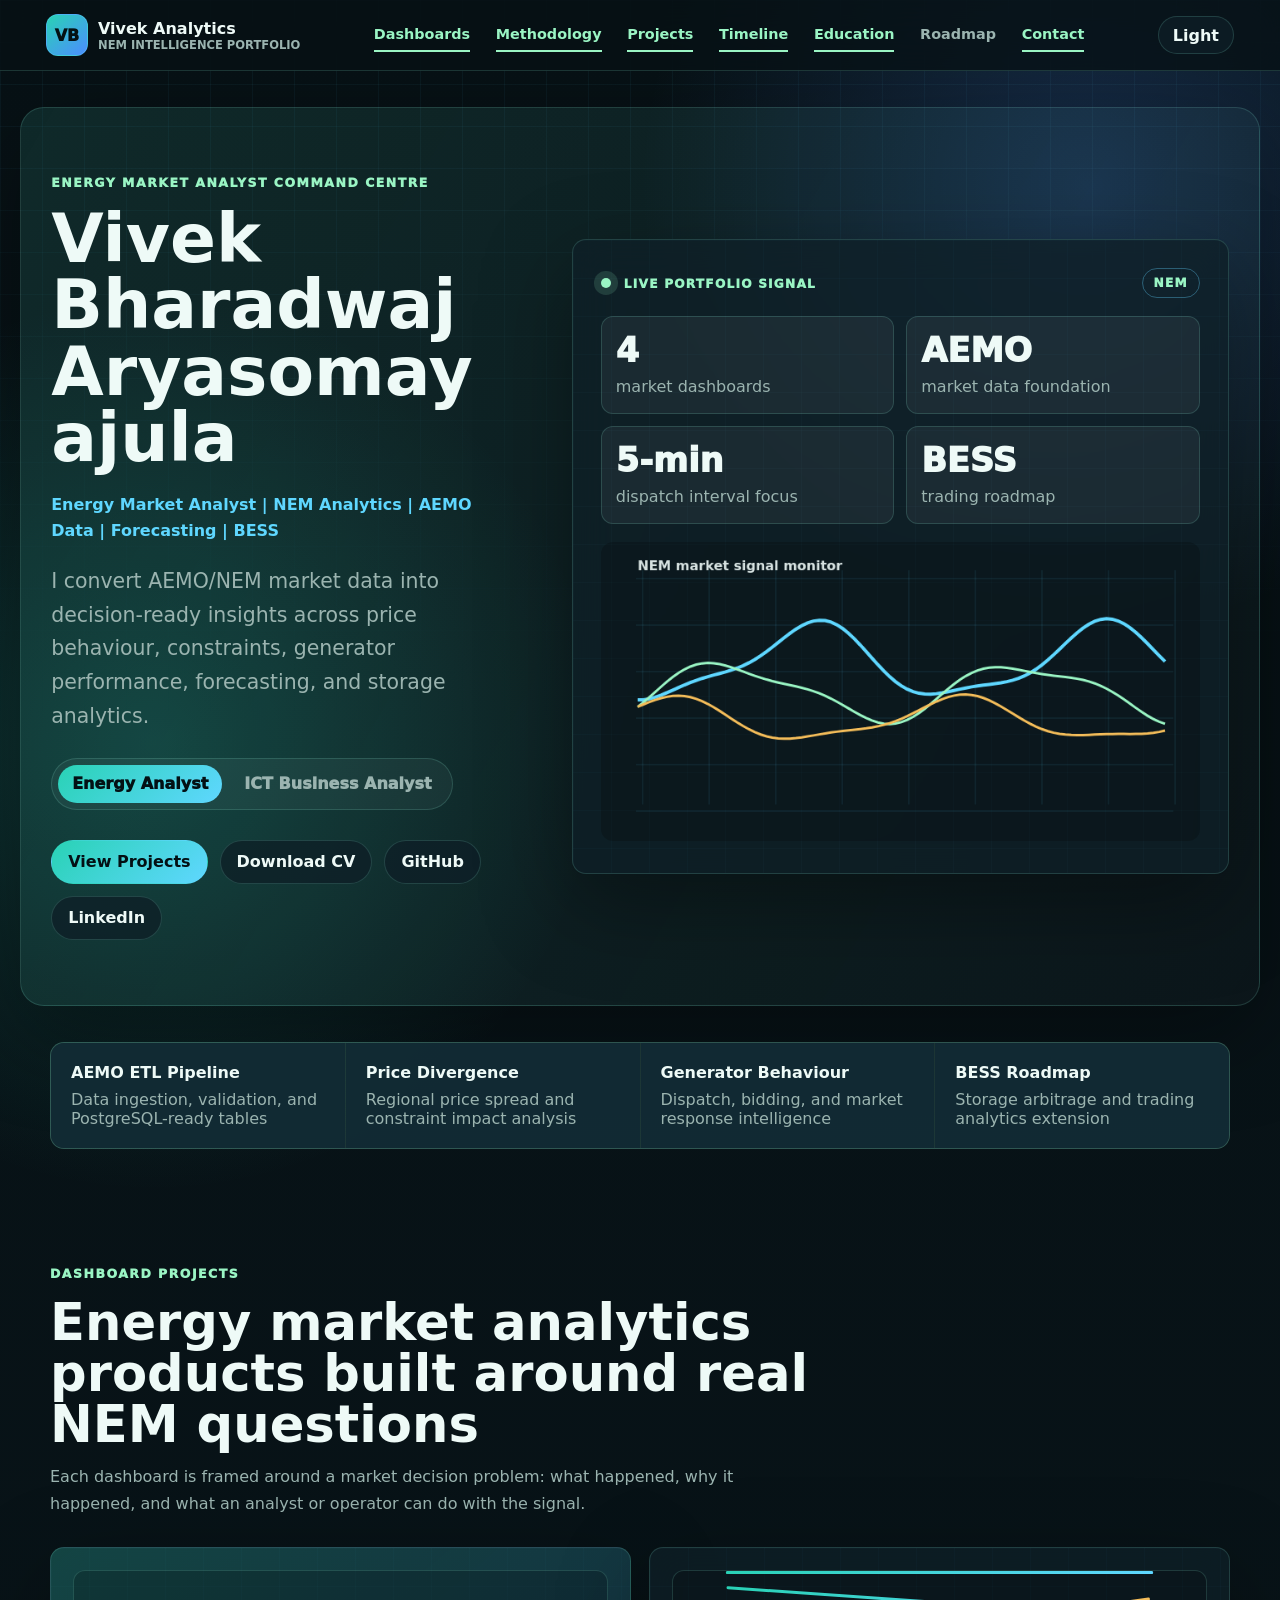
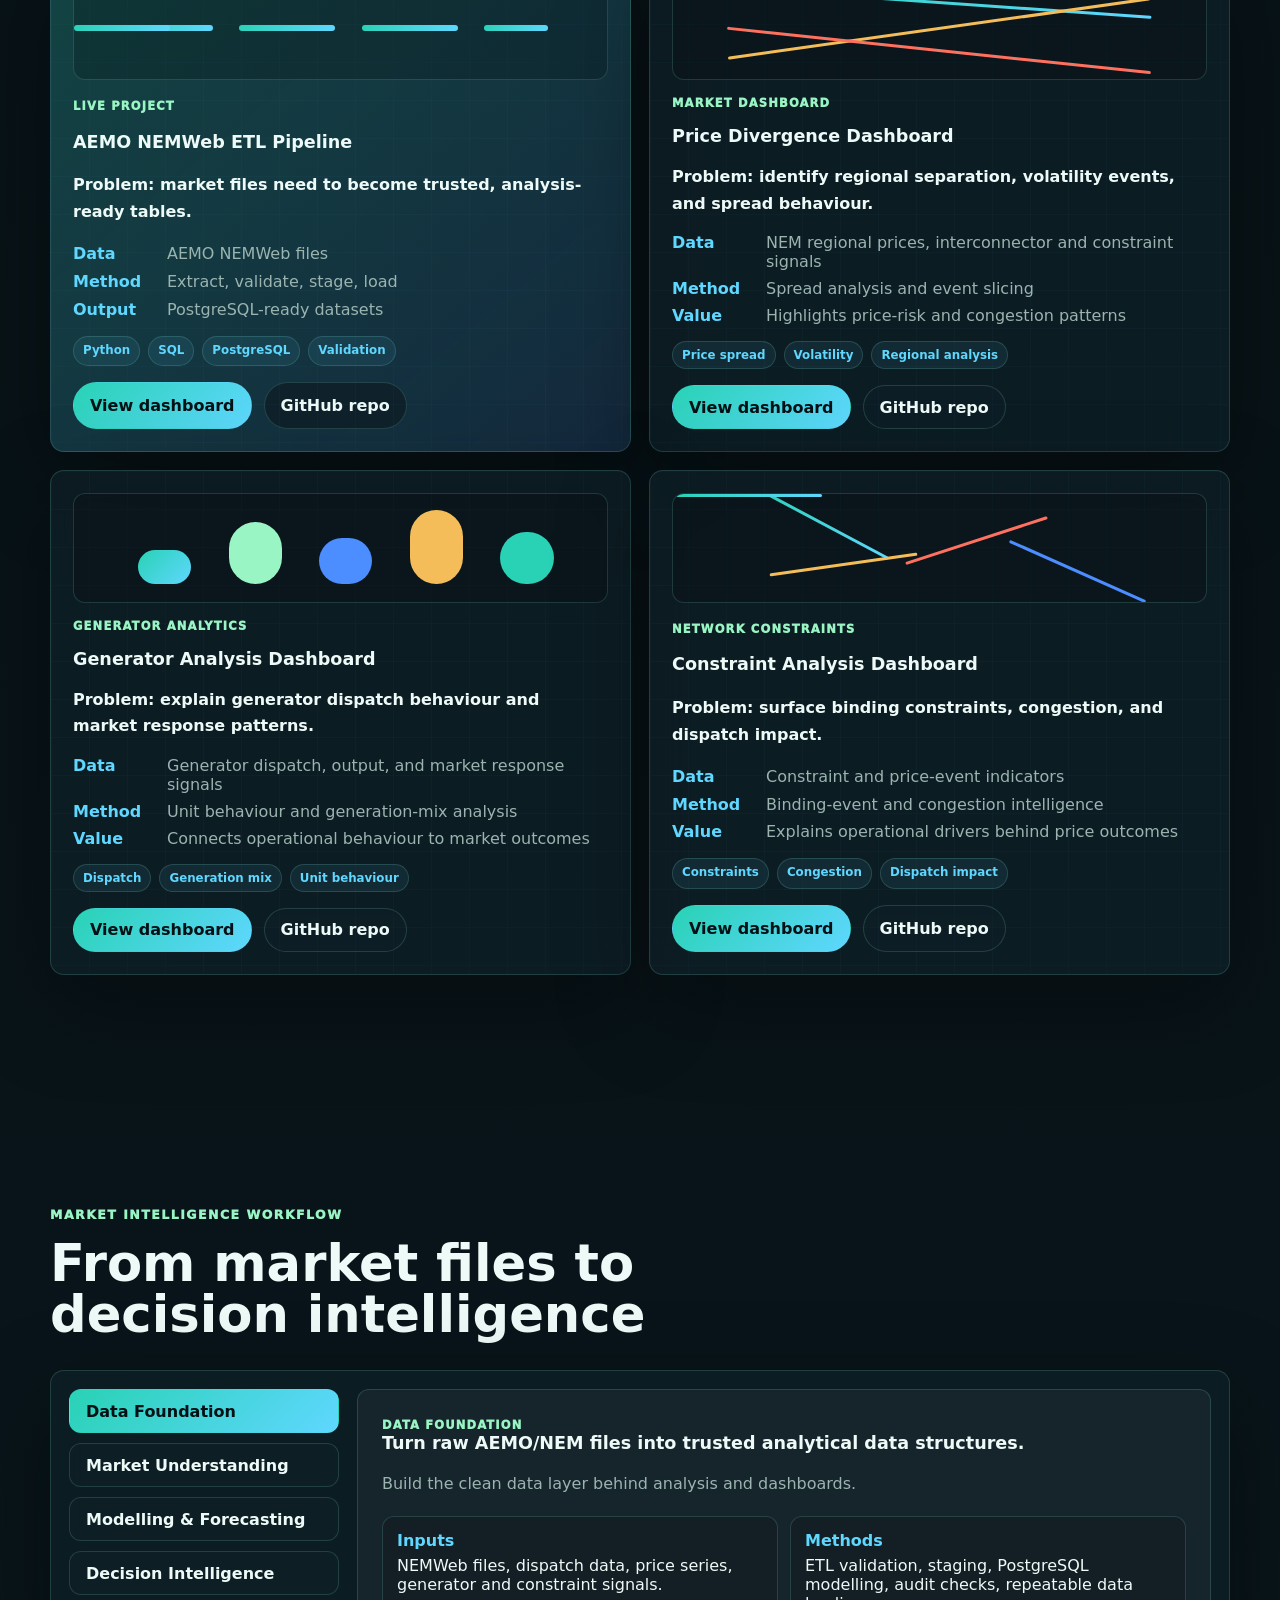
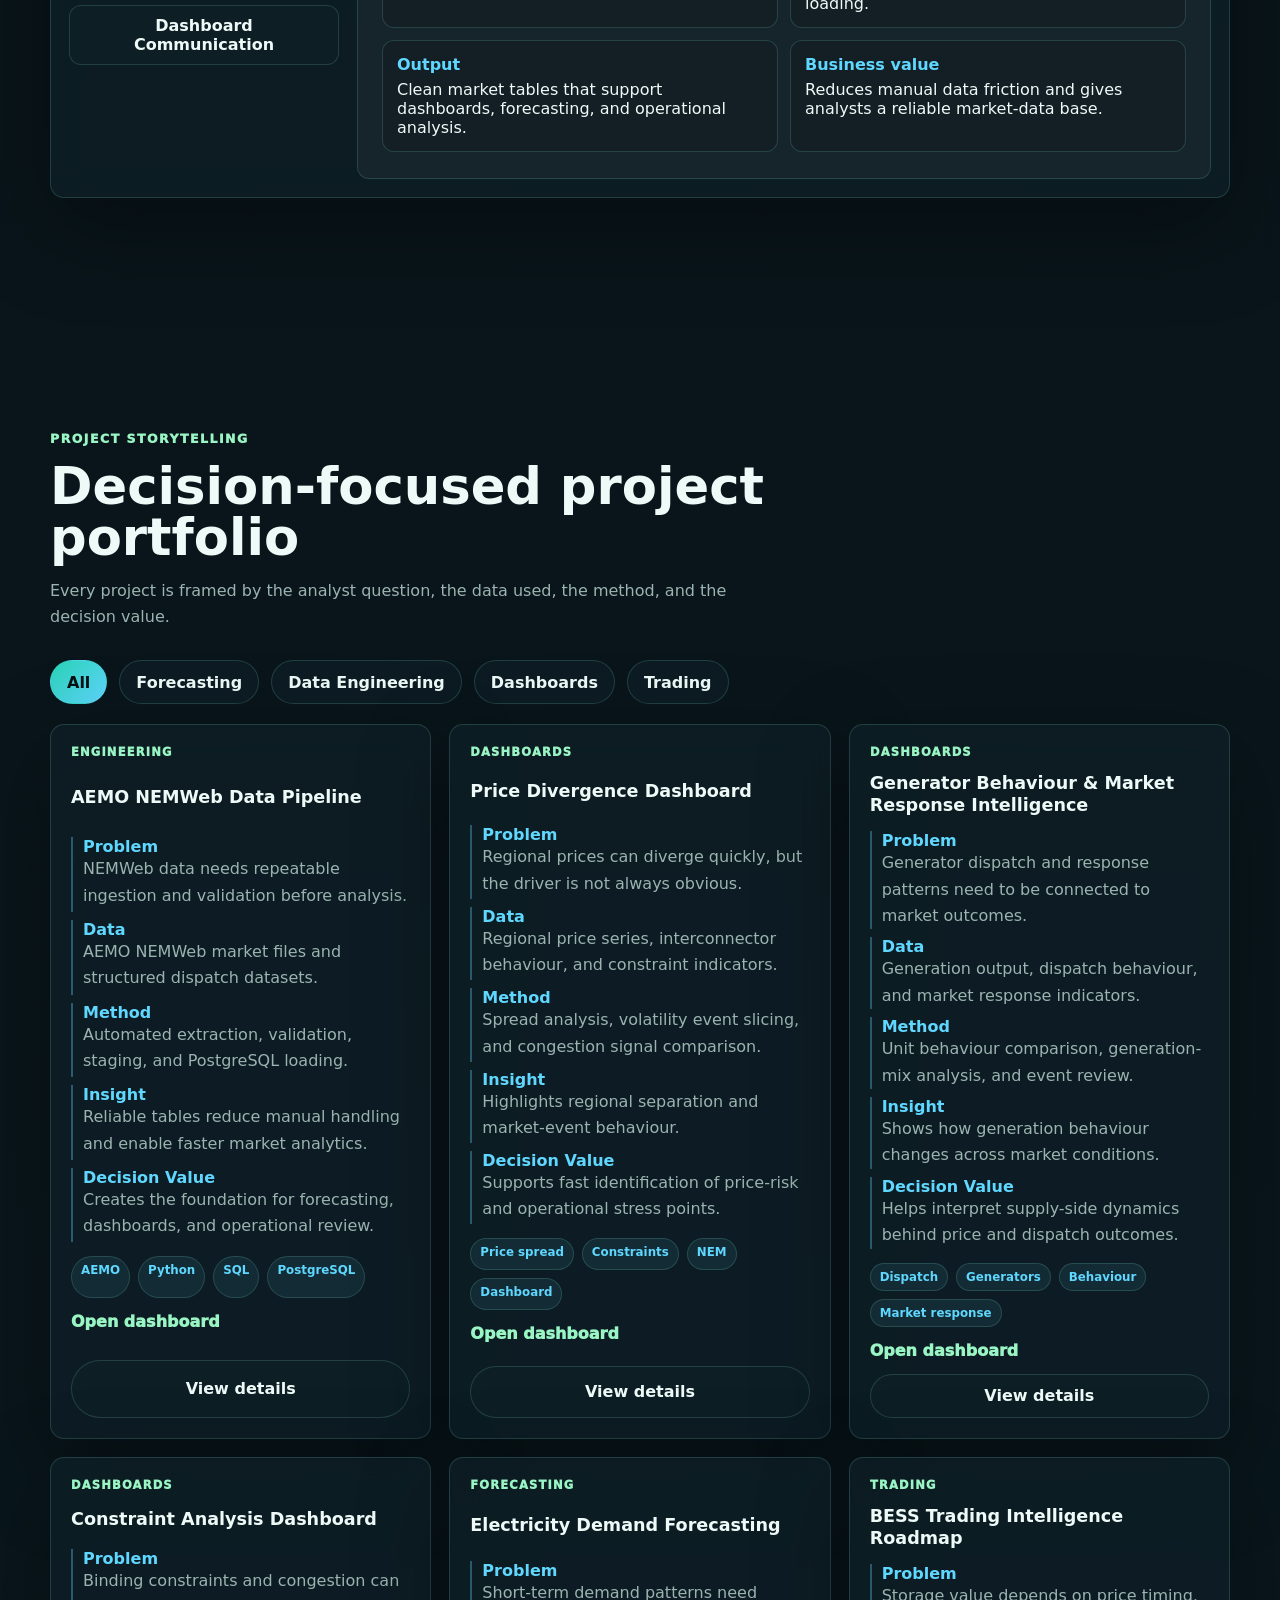
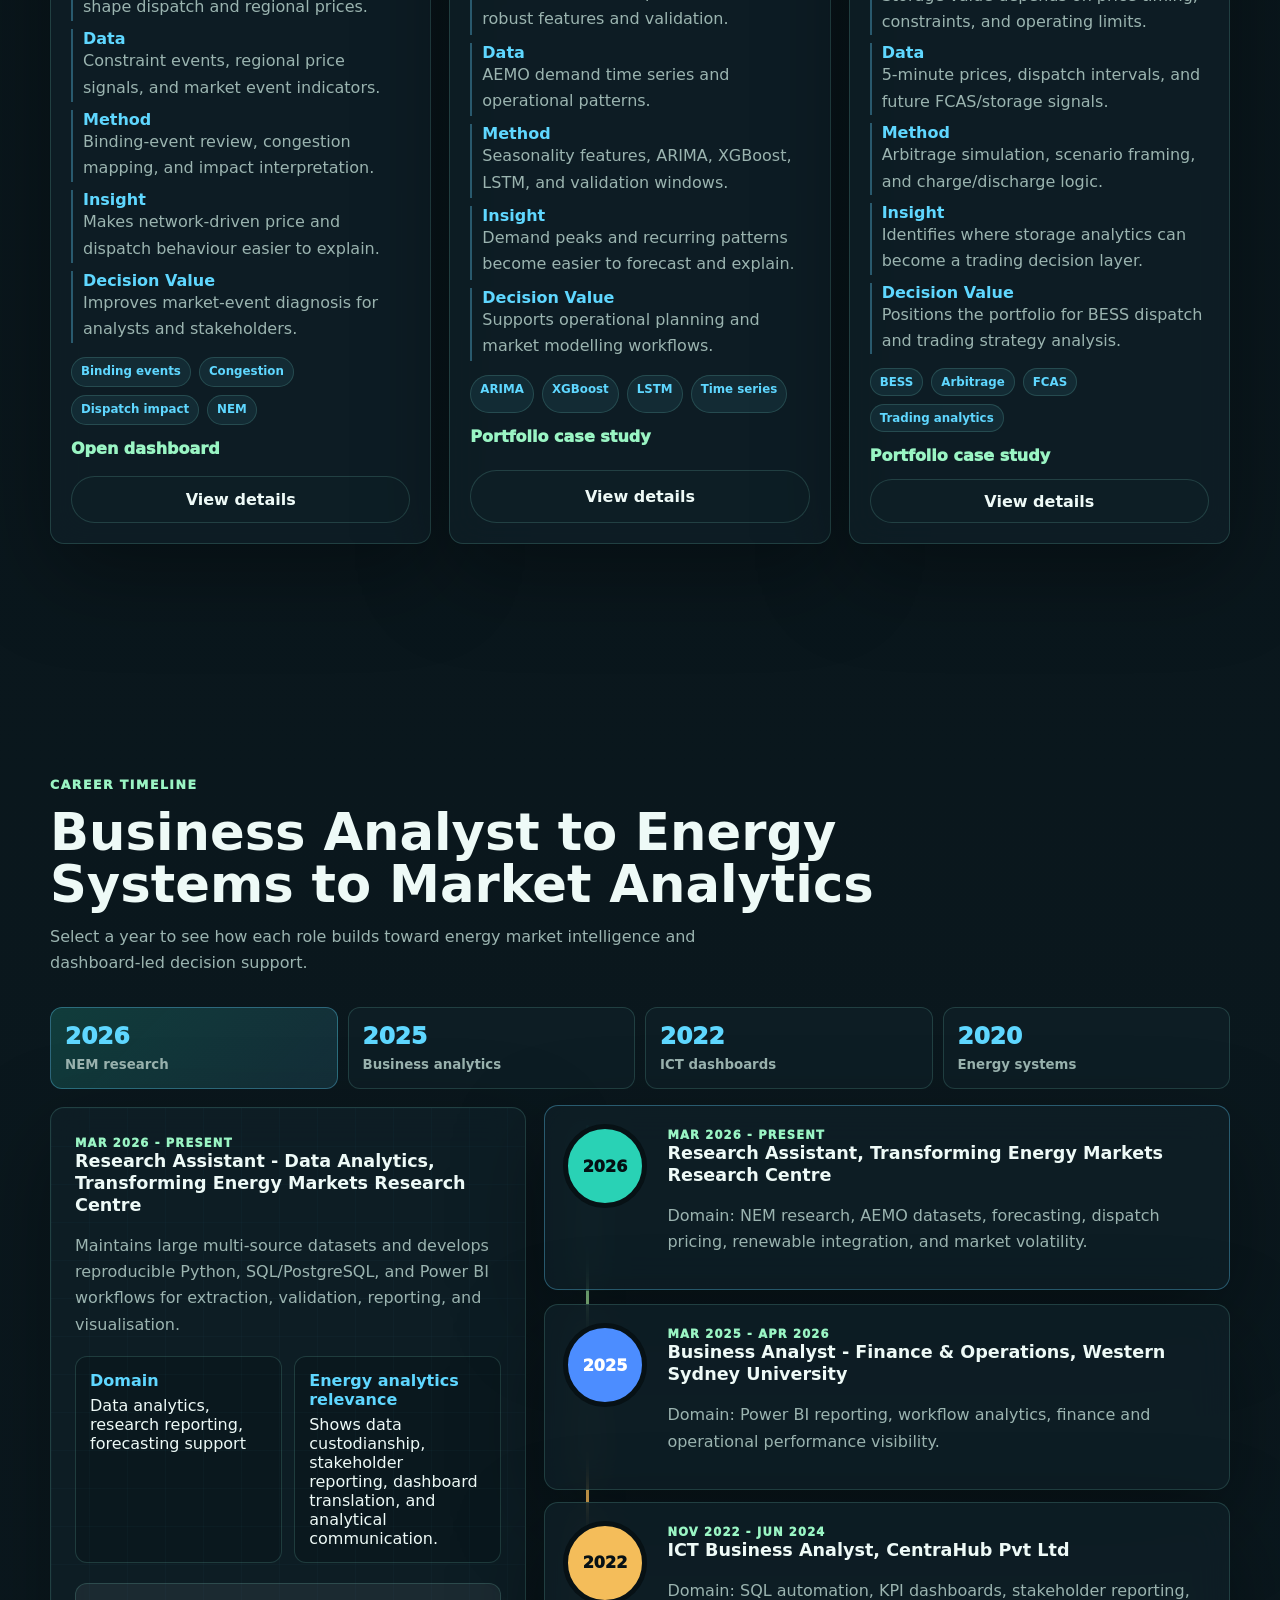
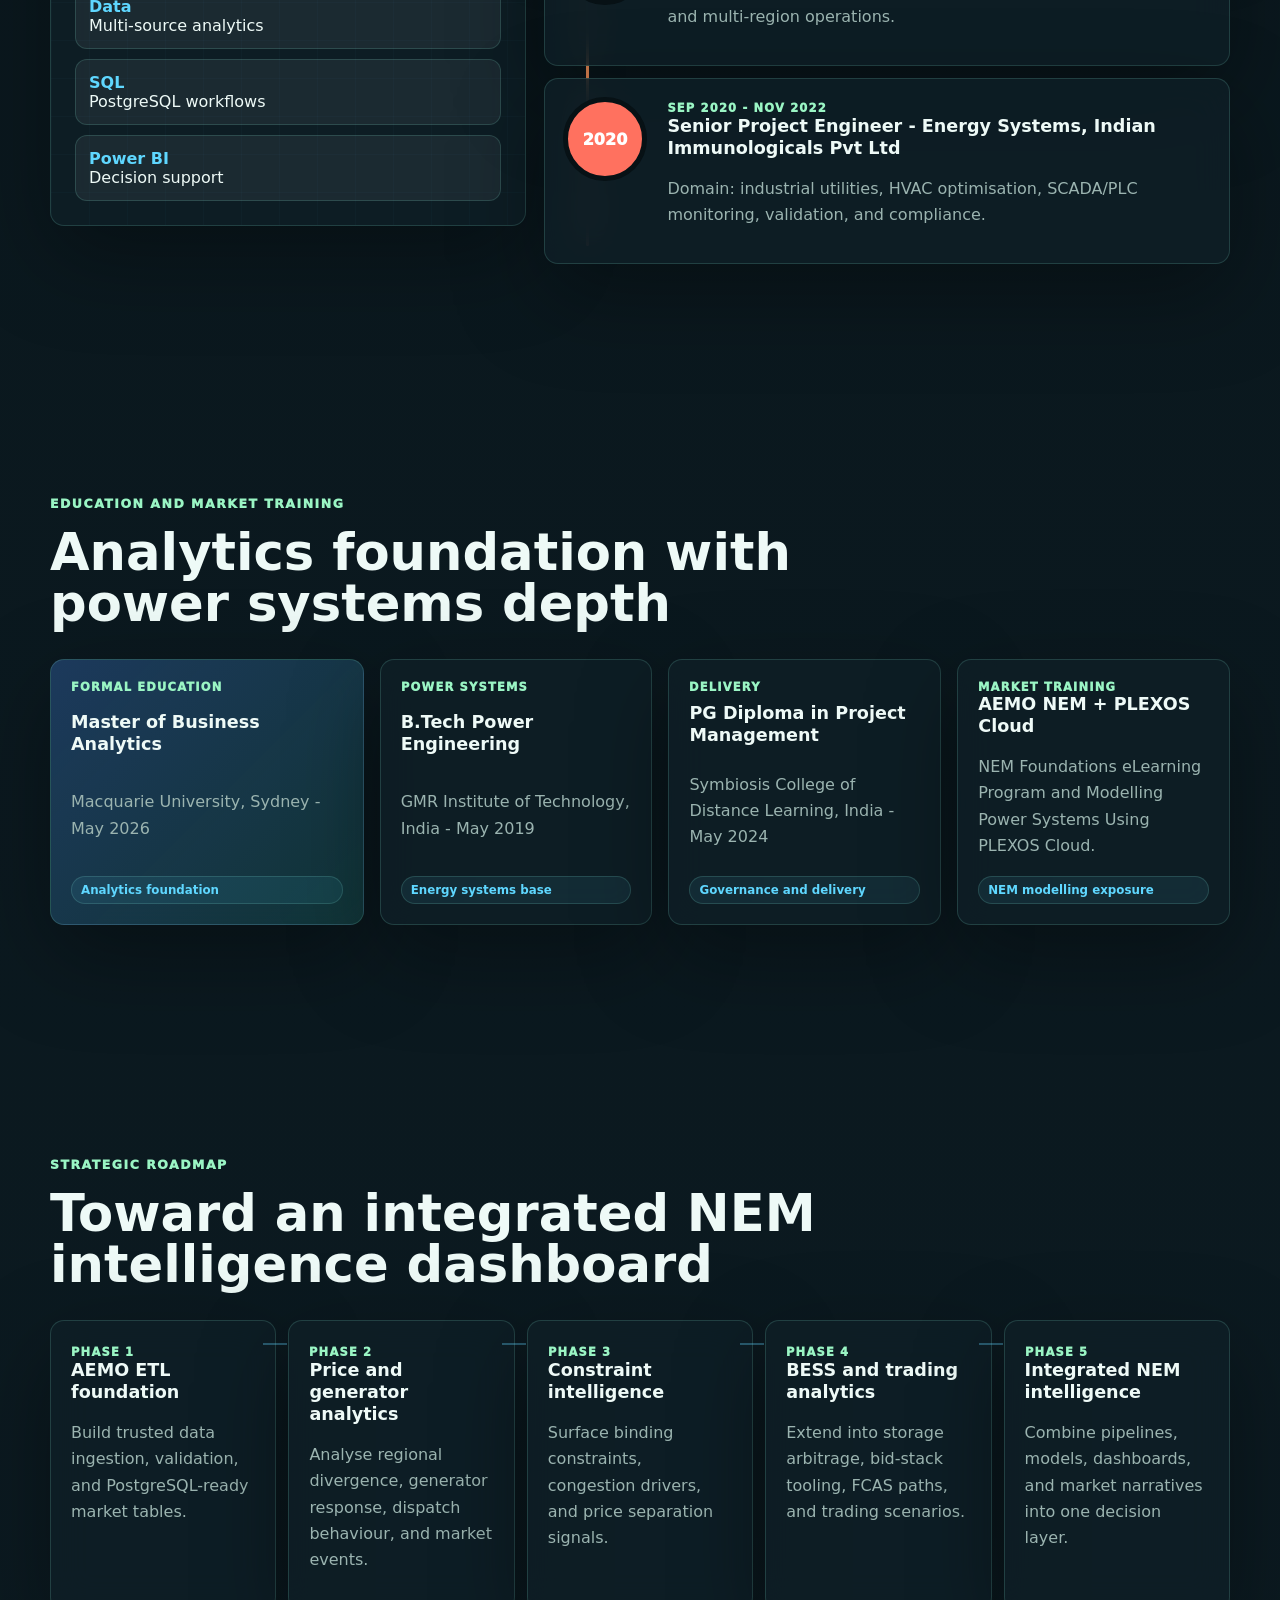
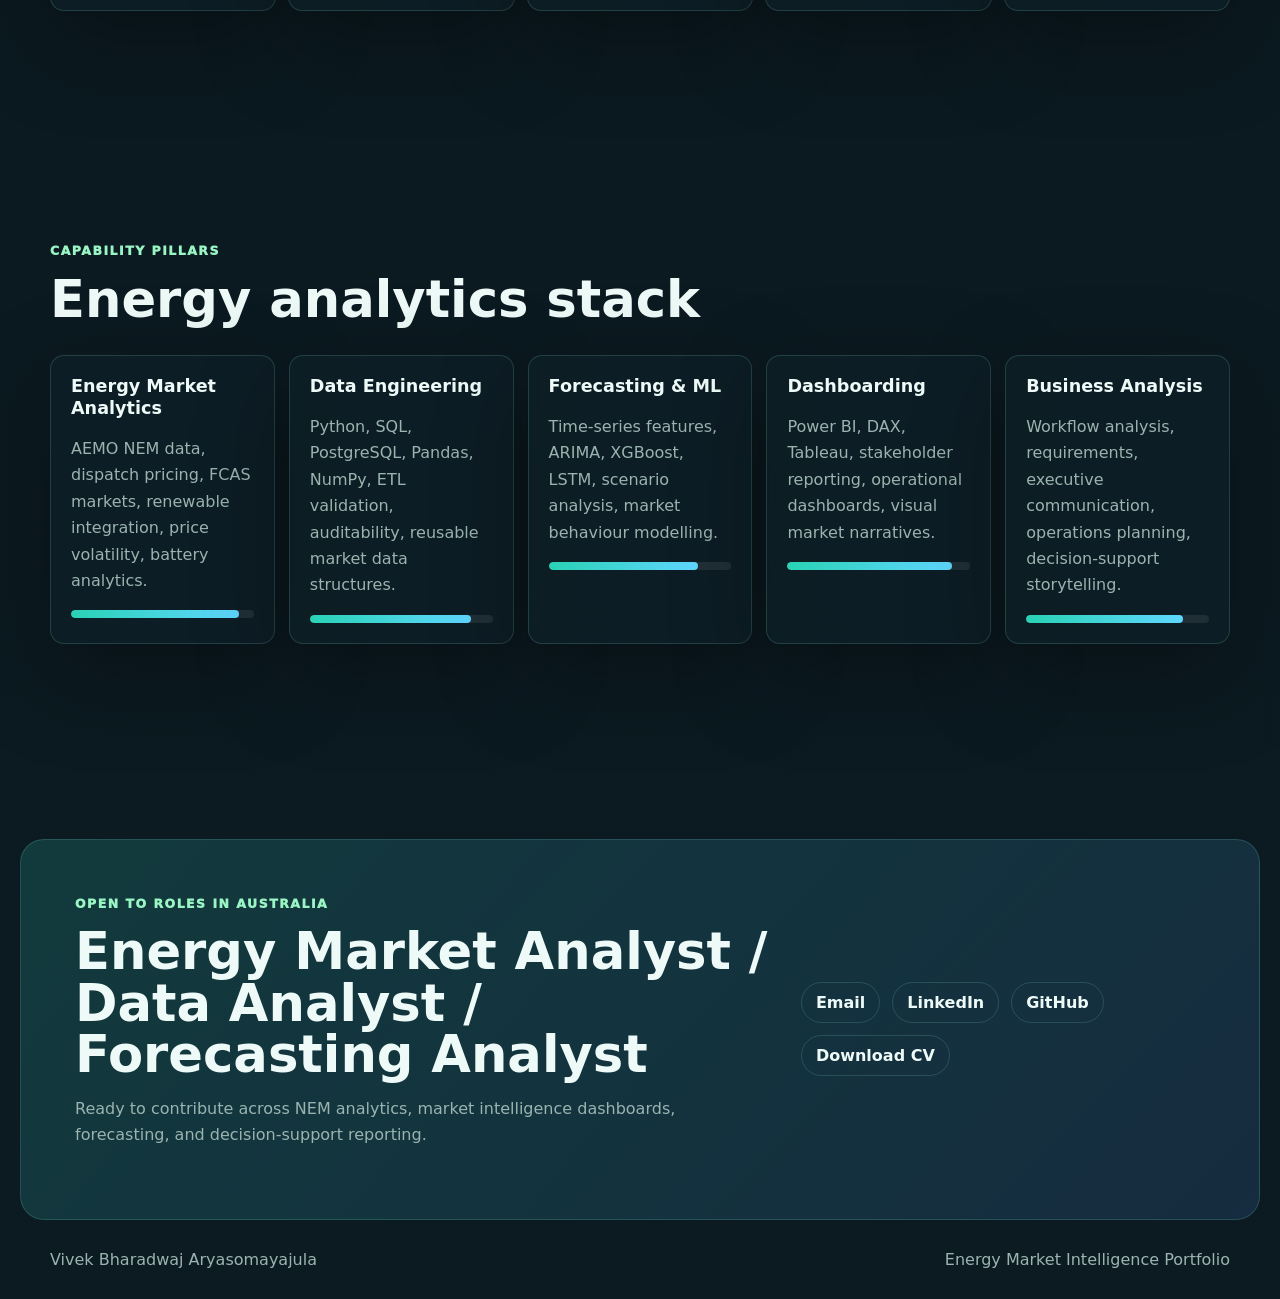
==== commit ee309ca0: "Add dual Energy and ICT Business Analyst profile modes" ====
--- a/index.html
+++ b/index.html
@@ -8,7 +8,7 @@
       content="Interactive digital CV and energy market analytics portfolio for Vivek Bharadwaj Aryasomayajula."
     />
     <title>Vivek Bharadwaj | Energy Market Intelligence Portfolio</title>
-    <link rel="stylesheet" href="styles.css?v=premium-command-centre-6" />
+    <link rel="stylesheet" href="styles.css?v=dual-profile-7" />
   </head>
   <body>
     <header class="site-header">
@@ -16,7 +16,7 @@
         <span class="brand-mark">VB</span>
         <span>
           <strong>Vivek Analytics</strong>
-          <small>NEM intelligence portfolio</small>
+          <small id="brand-subtitle">NEM intelligence portfolio</small>
         </span>
       </a>
       <button class="menu-toggle" type="button" aria-label="Toggle navigation" aria-expanded="false">
@@ -49,6 +49,14 @@
             I convert AEMO/NEM market data into decision-ready insights across price behaviour, constraints,
             generator performance, forecasting, and storage analytics.
           </p>
+          <div class="profile-switcher" role="tablist" aria-label="Portfolio profile mode">
+            <button class="profile-tab active" type="button" data-profile="energy" role="tab" aria-selected="true">
+              Energy Analyst
+            </button>
+            <button class="profile-tab" type="button" data-profile="ict" role="tab" aria-selected="false">
+              ICT Business Analyst
+            </button>
+          </div>
           <div class="hero-actions" aria-label="Profile actions">
             <a class="button primary" href="#dashboards">View Projects</a>
             <a class="button" href="assets/Vivek_Bharadwaj_CV.pdf" target="_blank" rel="noreferrer">Download CV</a>
@@ -384,6 +392,6 @@
       <span>Energy Market Intelligence Portfolio</span>
     </footer>
 
-    <script src="app.js?v=premium-command-centre-6"></script>
+    <script src="app.js?v=dual-profile-7"></script>
   </body>
 </html>
--- a/styles.css
+++ b/styles.css
@@ -88,8 +88,8 @@
 }
 
 h1 {
-  font-size: clamp(3rem, 7vw, 5.9rem);
-  line-height: 0.92;
+  font-size: clamp(2.45rem, 5.3vw, 4.6rem);
+  line-height: 0.98;
 }
 
 h1 span {
@@ -213,7 +213,7 @@
 .command-centre {
   position: relative;
   display: grid;
-  grid-template-columns: minmax(0, 0.9fr) minmax(410px, 1.1fr);
+  grid-template-columns: minmax(0, 0.82fr) minmax(410px, 1.18fr);
   gap: clamp(28px, 5vw, 64px);
   align-items: center;
   width: min(100%, 1360px);
@@ -235,7 +235,7 @@
 }
 
 .hero-copy {
-  max-width: 760px;
+  max-width: 680px;
 }
 
 .eyebrow {
@@ -1086,3 +1086,63 @@
     flex-direction: column;
   }
 }
+
+
+.profile-switcher {
+  display: inline-flex;
+  gap: 8px;
+  margin-top: 24px;
+  border: 1px solid var(--line);
+  border-radius: 999px;
+  background: rgba(255, 255, 255, 0.045);
+  padding: 6px;
+}
+
+.profile-tab {
+  min-height: 38px;
+  border: 0;
+  border-radius: 999px;
+  background: transparent;
+  color: var(--muted);
+  padding: 8px 14px;
+  cursor: pointer;
+  font-weight: 950;
+}
+
+.profile-tab.active {
+  background: linear-gradient(135deg, var(--teal), var(--cyan));
+  color: #031014;
+}
+
+body[data-profile="ict"] .hero-grid-bg,
+body[data-profile="ict"] .market-console,
+body[data-profile="ict"] .analytics-card.featured,
+body[data-profile="ict"] .career-focus-card {
+  border-color: rgba(244, 189, 90, 0.34);
+}
+
+body[data-profile="ict"] .button.primary,
+body[data-profile="ict"] .filter-pill.active,
+body[data-profile="ict"] .lab-tab.active,
+body[data-profile="ict"] .card-actions a:first-child,
+body[data-profile="ict"] .profile-tab.active {
+  background: linear-gradient(135deg, var(--amber), var(--cyan));
+  color: #071115;
+}
+
+body[data-profile="ict"] .eyebrow,
+body[data-profile="ict"] .console-label,
+body[data-profile="ict"] .console-tag,
+body[data-profile="ict"] .link-type,
+body[data-profile="ict"] .timeline-date,
+body[data-profile="ict"] .roadmap span {
+  color: var(--amber);
+}
+
+@media (max-width: 760px) {
+  .profile-switcher {
+    display: grid;
+    width: 100%;
+    border-radius: 16px;
+  }
+}
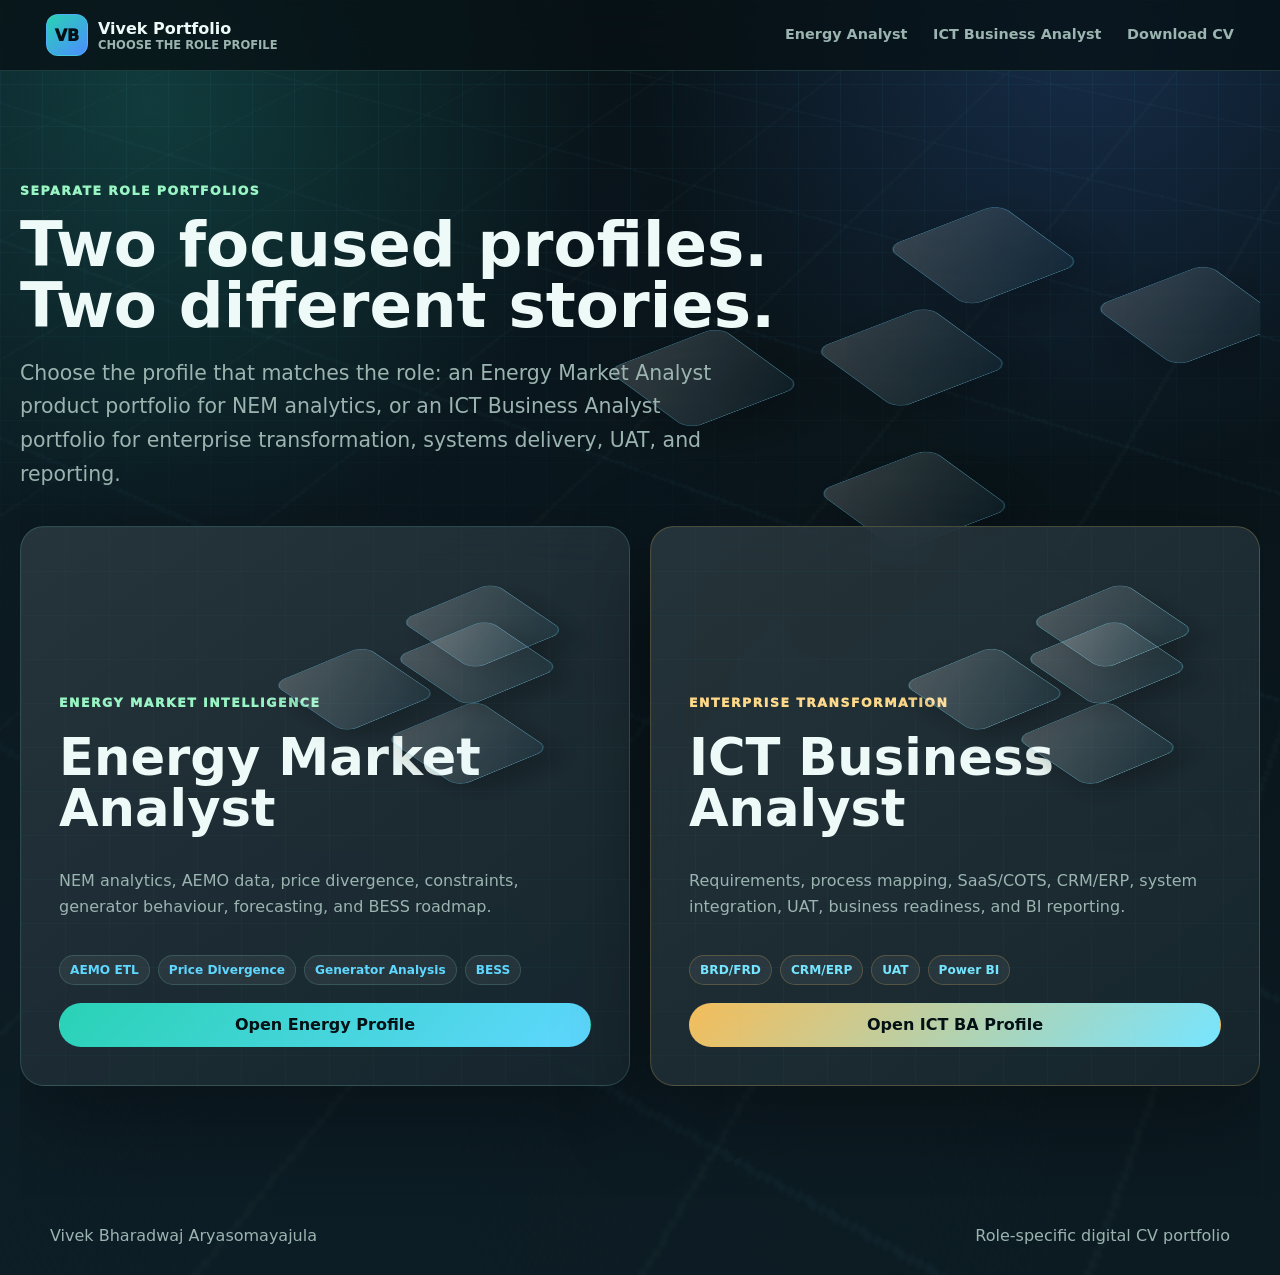
==== commit ce3a789c: "Split portfolio into separate role profiles" ====
--- a/index.html
+++ b/index.html
@@ -3,395 +3,71 @@
   <head>
     <meta charset="UTF-8" />
     <meta name="viewport" content="width=device-width, initial-scale=1.0" />
-    <meta
-      name="description"
-      content="Interactive digital CV and energy market analytics portfolio for Vivek Bharadwaj Aryasomayajula."
-    />
-    <title>Vivek Bharadwaj | Energy Market Intelligence Portfolio</title>
-    <link rel="stylesheet" href="styles.css?v=dual-profile-7" />
+    <meta name="description" content="Role gateway for Vivek Bharadwaj Aryasomayajula: separate Energy Market Analyst and ICT Business Analyst portfolios." />
+    <title>Vivek Bharadwaj | Portfolio Role Gateway</title>
+    <link rel="stylesheet" href="styles.css?v=separate-profiles-8" />
   </head>
-  <body>
-    <header class="site-header">
-      <a class="brand" href="#top" aria-label="Vivek profile home">
+  <body class="gateway-page">
+    <header class="site-header gateway-header">
+      <a class="brand" href="index.html" aria-label="Vivek portfolio gateway">
         <span class="brand-mark">VB</span>
         <span>
-          <strong>Vivek Analytics</strong>
-          <small id="brand-subtitle">NEM intelligence portfolio</small>
+          <strong>Vivek Portfolio</strong>
+          <small>Choose the role profile</small>
         </span>
       </a>
-      <button class="menu-toggle" type="button" aria-label="Toggle navigation" aria-expanded="false">
-        <span></span>
-        <span></span>
-      </button>
-      <nav class="nav-links" aria-label="Primary navigation">
-        <a href="#dashboards">Dashboards</a>
-        <a href="#methodology">Methodology</a>
-        <a href="#projects">Projects</a>
-        <a href="#experience">Timeline</a>
-        <a href="#education">Education</a>
-        <a href="#roadmap">Roadmap</a>
-        <a href="#contact">Contact</a>
+      <nav class="nav-links gateway-nav" aria-label="Profile links">
+        <a href="energy-analyst.html">Energy Analyst</a>
+        <a href="ict-business-analyst.html">ICT Business Analyst</a>
+        <a href="assets/Vivek_Bharadwaj_CV.pdf" target="_blank" rel="noreferrer">Download CV</a>
       </nav>
-      <button class="theme-toggle" type="button" aria-label="Toggle light and dark theme">Light</button>
     </header>
 
-    <main id="top">
-      <section class="hero command-centre" aria-labelledby="profile-title">
-        <div class="hero-grid-bg" aria-hidden="true"></div>
-        <div class="hero-copy reveal">
-          <p class="eyebrow">Energy market analyst command centre</p>
-          <h1 id="profile-title">
-            <span>Vivek Bharadwaj</span>
-            <span>Aryasomayajula</span>
-          </h1>
-          <p class="role-line">Energy Market Analyst | NEM Analytics | AEMO Data | Forecasting | BESS</p>
-          <p class="lead">
-            I convert AEMO/NEM market data into decision-ready insights across price behaviour, constraints,
-            generator performance, forecasting, and storage analytics.
-          </p>
-          <div class="profile-switcher" role="tablist" aria-label="Portfolio profile mode">
-            <button class="profile-tab active" type="button" data-profile="energy" role="tab" aria-selected="true">
-              Energy Analyst
-            </button>
-            <button class="profile-tab" type="button" data-profile="ict" role="tab" aria-selected="false">
-              ICT Business Analyst
-            </button>
-          </div>
-          <div class="hero-actions" aria-label="Profile actions">
-            <a class="button primary" href="#dashboards">View Projects</a>
-            <a class="button" href="assets/Vivek_Bharadwaj_CV.pdf" target="_blank" rel="noreferrer">Download CV</a>
-            <a class="button ghost" href="https://github.com/Vivekarya05" target="_blank" rel="noreferrer">GitHub</a>
-            <a class="button ghost" href="https://linkedin.com/in/vivek-energy-analytics" target="_blank" rel="noreferrer">LinkedIn</a>
-          </div>
-        </div>
-
-        <aside class="market-console reveal" aria-label="Energy market profile snapshot">
-          <div class="console-top">
-            <div>
-              <span class="status-dot"></span>
-              <span class="console-label">Live portfolio signal</span>
-            </div>
-            <span class="console-tag">NEM</span>
-          </div>
-          <div class="signal-grid">
-            <div class="signal-card">
-              <span class="signal-value count-up" data-count="4">0</span>
-              <span class="signal-label">market dashboards</span>
-            </div>
-            <div class="signal-card">
-              <span class="signal-value">AEMO</span>
-              <span class="signal-label">market data foundation</span>
-            </div>
-            <div class="signal-card">
-              <span class="signal-value">5-min</span>
-              <span class="signal-label">dispatch interval focus</span>
-            </div>
-            <div class="signal-card">
-              <span class="signal-value">BESS</span>
-              <span class="signal-label">trading roadmap</span>
-            </div>
-          </div>
-          <canvas id="marketChart" width="720" height="360" aria-label="Animated NEM market signal chart"></canvas>
-        </aside>
+    <main class="profile-gateway" id="top">
+      <div class="gateway-backdrop" aria-hidden="true">
+        <span></span><span></span><span></span><span></span><span></span>
+      </div>
+      <section class="gateway-hero reveal visible" aria-labelledby="gateway-title">
+        <p class="eyebrow">Separate role portfolios</p>
+        <h1 id="gateway-title">Two focused profiles. Two different stories.</h1>
+        <p class="lead">
+          Choose the profile that matches the role: an Energy Market Analyst product portfolio for NEM analytics,
+          or an ICT Business Analyst portfolio for enterprise transformation, systems delivery, UAT, and reporting.
+        </p>
       </section>
 
-      <section class="metrics-band reveal" aria-label="Portfolio highlights">
-        <div>
-          <strong>AEMO ETL Pipeline</strong>
-          <span>Data ingestion, validation, and PostgreSQL-ready tables</span>
-        </div>
-        <div>
-          <strong>Price Divergence</strong>
-          <span>Regional price spread and constraint impact analysis</span>
-        </div>
-        <div>
-          <strong>Generator Behaviour</strong>
-          <span>Dispatch, bidding, and market response intelligence</span>
-        </div>
-        <div>
-          <strong>BESS Roadmap</strong>
-          <span>Storage arbitrage and trading analytics extension</span>
-        </div>
-      </section>
+      <section class="role-card-grid" aria-label="Portfolio role choices">
+        <article class="profile-choice-card energy-choice">
+          <div class="choice-visual" aria-hidden="true">
+            <span></span><span></span><span></span><span></span>
+          </div>
+          <p class="role-kicker">Energy Market Intelligence</p>
+          <h2>Energy Market Analyst</h2>
+          <p>NEM analytics, AEMO data, price divergence, constraints, generator behaviour, forecasting, and BESS roadmap.</p>
+          <div class="choice-metrics">
+            <span>AEMO ETL</span><span>Price Divergence</span><span>Generator Analysis</span><span>BESS</span>
+          </div>
+          <a class="button primary" href="energy-analyst.html">Open Energy Profile</a>
+        </article>
 
-      <section id="dashboards" class="section dashboard-section" aria-labelledby="dashboard-title">
-        <div class="section-heading reveal">
-          <p class="eyebrow">Dashboard projects</p>
-          <h2 id="dashboard-title">Energy market analytics products built around real NEM questions</h2>
-          <p class="section-intro">
-            Each dashboard is framed around a market decision problem: what happened, why it happened,
-            and what an analyst or operator can do with the signal.
-          </p>
-        </div>
-        <div class="dashboard-showcase">
-          <article class="analytics-card featured reveal" data-project="aemo-etl">
-            <div class="card-visual etl-visual" aria-hidden="true">
-              <span></span><span></span><span></span><span></span>
-            </div>
-            <span class="link-type">Live project</span>
-            <h3>AEMO NEMWeb ETL Pipeline</h3>
-            <p class="problem">Problem: market files need to become trusted, analysis-ready tables.</p>
-            <dl>
-              <div><dt>Data</dt><dd>AEMO NEMWeb files</dd></div>
-              <div><dt>Method</dt><dd>Extract, validate, stage, load</dd></div>
-              <div><dt>Output</dt><dd>PostgreSQL-ready datasets</dd></div>
-            </dl>
-            <div class="dashboard-tags">
-              <span>Python</span><span>SQL</span><span>PostgreSQL</span><span>Validation</span>
-            </div>
-            <div class="card-actions">
-              <a href="https://vivekarya05.github.io/nemweb-etl-pipeline/" target="_blank" rel="noreferrer">View dashboard</a>
-              <a href="https://github.com/Vivekarya05/nemweb-etl-pipeline" target="_blank" rel="noreferrer">GitHub repo</a>
-            </div>
-          </article>
-
-          <article class="analytics-card reveal" data-project="price-divergence">
-            <div class="card-visual spread-visual" aria-hidden="true">
-              <span></span><span></span><span></span>
-            </div>
-            <span class="link-type">Market dashboard</span>
-            <h3>Price Divergence Dashboard</h3>
-            <p class="problem">Problem: identify regional separation, volatility events, and spread behaviour.</p>
-            <dl>
-              <div><dt>Data</dt><dd>NEM regional prices, interconnector and constraint signals</dd></div>
-              <div><dt>Method</dt><dd>Spread analysis and event slicing</dd></div>
-              <div><dt>Value</dt><dd>Highlights price-risk and congestion patterns</dd></div>
-            </dl>
-            <div class="dashboard-tags">
-              <span>Price spread</span><span>Volatility</span><span>Regional analysis</span>
-            </div>
-            <div class="card-actions">
-              <a href="https://vivekarya05.github.io/nem-network-constraints-price-divergence/" target="_blank" rel="noreferrer">View dashboard</a>
-              <a href="https://github.com/Vivekarya05/nem-network-constraints-price-divergence" target="_blank" rel="noreferrer">GitHub repo</a>
-            </div>
-          </article>
-
-          <article class="analytics-card reveal" data-project="generator">
-            <div class="card-visual generator-visual" aria-hidden="true">
-              <span></span><span></span><span></span><span></span><span></span>
-            </div>
-            <span class="link-type">Generator analytics</span>
-            <h3>Generator Analysis Dashboard</h3>
-            <p class="problem">Problem: explain generator dispatch behaviour and market response patterns.</p>
-            <dl>
-              <div><dt>Data</dt><dd>Generator dispatch, output, and market response signals</dd></div>
-              <div><dt>Method</dt><dd>Unit behaviour and generation-mix analysis</dd></div>
-              <div><dt>Value</dt><dd>Connects operational behaviour to market outcomes</dd></div>
-            </dl>
-            <div class="dashboard-tags">
-              <span>Dispatch</span><span>Generation mix</span><span>Unit behaviour</span>
-            </div>
-            <div class="card-actions">
-              <a href="https://vivekarya05.github.io/nem-generator-behaviour-market-response-intelligence/" target="_blank" rel="noreferrer">View dashboard</a>
-              <a href="https://github.com/Vivekarya05/nem-generator-behaviour-market-response-intelligence" target="_blank" rel="noreferrer">GitHub repo</a>
-            </div>
-          </article>
-
-          <article class="analytics-card reveal" data-project="constraints">
-            <div class="card-visual constraint-visual" aria-hidden="true">
-              <span></span><span></span><span></span><span></span>
-            </div>
-            <span class="link-type">Network constraints</span>
-            <h3>Constraint Analysis Dashboard</h3>
-            <p class="problem">Problem: surface binding constraints, congestion, and dispatch impact.</p>
-            <dl>
-              <div><dt>Data</dt><dd>Constraint and price-event indicators</dd></div>
-              <div><dt>Method</dt><dd>Binding-event and congestion intelligence</dd></div>
-              <div><dt>Value</dt><dd>Explains operational drivers behind price outcomes</dd></div>
-            </dl>
-            <div class="dashboard-tags">
-              <span>Constraints</span><span>Congestion</span><span>Dispatch impact</span>
-            </div>
-            <div class="card-actions">
-              <a href="https://vivekarya05.github.io/nem-network-constraints-price-divergence/" target="_blank" rel="noreferrer">View dashboard</a>
-              <a href="https://github.com/Vivekarya05/nem-network-constraints-price-divergence" target="_blank" rel="noreferrer">GitHub repo</a>
-            </div>
-          </article>
-        </div>
-      </section>
-
-      <section id="methodology" class="section methodology-section" aria-labelledby="methodology-title">
-        <div class="section-heading reveal">
-          <p class="eyebrow">Market intelligence workflow</p>
-          <h2 id="methodology-title">From market files to decision intelligence</h2>
-        </div>
-        <div class="methodology-shell reveal">
-          <div class="lab-controls" role="tablist" aria-label="Analytics workflow">
-            <button class="lab-tab active" type="button" data-mode="foundation" role="tab" aria-selected="true">Data Foundation</button>
-            <button class="lab-tab" type="button" data-mode="understanding" role="tab" aria-selected="false">Market Understanding</button>
-            <button class="lab-tab" type="button" data-mode="modelling" role="tab" aria-selected="false">Modelling & Forecasting</button>
-            <button class="lab-tab" type="button" data-mode="decision" role="tab" aria-selected="false">Decision Intelligence</button>
-            <button class="lab-tab" type="button" data-mode="communication" role="tab" aria-selected="false">Dashboard Communication</button>
+        <article class="profile-choice-card ict-choice">
+          <div class="choice-visual process-choice" aria-hidden="true">
+            <span></span><span></span><span></span><span></span>
           </div>
-          <div class="lab-panel" id="labPanel" aria-live="polite"></div>
-        </div>
-      </section>
-
-      <section id="projects" class="section projects-section" aria-labelledby="projects-title">
-        <div class="section-heading reveal">
-          <p class="eyebrow">Project storytelling</p>
-          <h2 id="projects-title">Decision-focused project portfolio</h2>
-          <p class="section-intro">Every project is framed by the analyst question, the data used, the method, and the decision value.</p>
-        </div>
-        <div class="filter-row reveal" aria-label="Project filters">
-          <button class="filter-pill active" type="button" data-filter="all">All</button>
-          <button class="filter-pill" type="button" data-filter="forecasting">Forecasting</button>
-          <button class="filter-pill" type="button" data-filter="engineering">Data Engineering</button>
-          <button class="filter-pill" type="button" data-filter="dashboards">Dashboards</button>
-          <button class="filter-pill" type="button" data-filter="trading">Trading</button>
-        </div>
-        <div class="project-grid" id="projectGrid"></div>
-      </section>
-
-      <section id="experience" class="section experience-section career-section" aria-labelledby="experience-title">
-        <div class="section-heading reveal">
-          <p class="eyebrow">Career timeline</p>
-          <h2 id="experience-title">Business Analyst to Energy Systems to Market Analytics</h2>
-          <p class="section-intro">Select a year to see how each role builds toward energy market intelligence and dashboard-led decision support.</p>
-        </div>
-        <div class="career-visual reveal">
-          <div class="career-year-rail" role="tablist" aria-label="Career years">
-            <button class="career-year-tab active" type="button" data-career="2026" role="tab" aria-selected="true">
-              <span>2026</span><small>NEM research</small>
-            </button>
-            <button class="career-year-tab" type="button" data-career="2025" role="tab" aria-selected="false">
-              <span>2025</span><small>Business analytics</small>
-            </button>
-            <button class="career-year-tab" type="button" data-career="2022" role="tab" aria-selected="false">
-              <span>2022</span><small>ICT dashboards</small>
-            </button>
-            <button class="career-year-tab" type="button" data-career="2020" role="tab" aria-selected="false">
-              <span>2020</span><small>Energy systems</small>
-            </button>
+          <p class="role-kicker">Enterprise Transformation</p>
+          <h2>ICT Business Analyst</h2>
+          <p>Requirements, process mapping, SaaS/COTS, CRM/ERP, system integration, UAT, business readiness, and BI reporting.</p>
+          <div class="choice-metrics">
+            <span>BRD/FRD</span><span>CRM/ERP</span><span>UAT</span><span>Power BI</span>
           </div>
-          <div class="career-main">
-            <article class="career-focus-card" id="careerFocus" aria-live="polite"></article>
-            <div class="career-path" aria-label="Career progression">
-              <article class="career-node active" data-career="2026">
-                <span class="career-year">2026</span>
-                <div>
-                  <span class="timeline-date">Mar 2026 - Present</span>
-                  <h3>Research Assistant, Transforming Energy Markets Research Centre</h3>
-                  <p>Domain: NEM research, AEMO datasets, forecasting, dispatch pricing, renewable integration, and market volatility.</p>
-                </div>
-              </article>
-              <article class="career-node" data-career="2025">
-                <span class="career-year">2025</span>
-                <div>
-                  <span class="timeline-date">Mar 2025 - Apr 2026</span>
-                  <h3>Business Analyst - Finance & Operations, Western Sydney University</h3>
-                  <p>Domain: Power BI reporting, workflow analytics, finance and operational performance visibility.</p>
-                </div>
-              </article>
-              <article class="career-node" data-career="2022">
-                <span class="career-year">2022</span>
-                <div>
-                  <span class="timeline-date">Nov 2022 - Jun 2024</span>
-                  <h3>ICT Business Analyst, CentraHub Pvt Ltd</h3>
-                  <p>Domain: SQL automation, KPI dashboards, stakeholder reporting, and multi-region operations.</p>
-                </div>
-              </article>
-              <article class="career-node" data-career="2020">
-                <span class="career-year">2020</span>
-                <div>
-                  <span class="timeline-date">Sep 2020 - Nov 2022</span>
-                  <h3>Senior Project Engineer - Energy Systems, Indian Immunologicals Pvt Ltd</h3>
-                  <p>Domain: industrial utilities, HVAC optimisation, SCADA/PLC monitoring, validation, and compliance.</p>
-                </div>
-              </article>
-            </div>
-          </div>
-        </div>
-      </section>
-
-      <section id="education" class="section education-section" aria-labelledby="education-title">
-        <div class="section-heading reveal">
-          <p class="eyebrow">Education and market training</p>
-          <h2 id="education-title">Analytics foundation with power systems depth</h2>
-        </div>
-        <div class="education-grid reveal">
-          <article class="education-card featured">
-            <span class="education-year">Formal education</span>
-            <h3>Master of Business Analytics</h3>
-            <p>Macquarie University, Sydney - May 2026</p>
-            <span class="education-tag">Analytics foundation</span>
-          </article>
-          <article class="education-card">
-            <span class="education-year">Power systems</span>
-            <h3>B.Tech Power Engineering</h3>
-            <p>GMR Institute of Technology, India - May 2019</p>
-            <span class="education-tag">Energy systems base</span>
-          </article>
-          <article class="education-card">
-            <span class="education-year">Delivery</span>
-            <h3>PG Diploma in Project Management</h3>
-            <p>Symbiosis College of Distance Learning, India - May 2024</p>
-            <span class="education-tag">Governance and delivery</span>
-          </article>
-          <article class="education-card training">
-            <span class="education-year">Market training</span>
-            <h3>AEMO NEM + PLEXOS Cloud</h3>
-            <p>NEM Foundations eLearning Program and Modelling Power Systems Using PLEXOS Cloud.</p>
-            <span class="education-tag">NEM modelling exposure</span>
-          </article>
-        </div>
-      </section>
-
-      <section id="roadmap" class="section roadmap-section" aria-labelledby="roadmap-title">
-        <div class="section-heading reveal">
-          <p class="eyebrow">Strategic roadmap</p>
-          <h2 id="roadmap-title">Toward an integrated NEM intelligence dashboard</h2>
-        </div>
-        <div class="roadmap product-roadmap reveal">
-          <article><span>Phase 1</span><h3>AEMO ETL foundation</h3><p>Build trusted data ingestion, validation, and PostgreSQL-ready market tables.</p></article>
-          <article><span>Phase 2</span><h3>Price and generator analytics</h3><p>Analyse regional divergence, generator response, dispatch behaviour, and market events.</p></article>
-          <article><span>Phase 3</span><h3>Constraint intelligence</h3><p>Surface binding constraints, congestion drivers, and price separation signals.</p></article>
-          <article><span>Phase 4</span><h3>BESS and trading analytics</h3><p>Extend into storage arbitrage, bid-stack tooling, FCAS paths, and trading scenarios.</p></article>
-          <article><span>Phase 5</span><h3>Integrated NEM intelligence</h3><p>Combine pipelines, models, dashboards, and market narratives into one decision layer.</p></article>
-        </div>
-      </section>
-
-      <section class="section skills-section" aria-labelledby="skills-title">
-        <div class="section-heading reveal">
-          <p class="eyebrow">Capability pillars</p>
-          <h2 id="skills-title">Energy analytics stack</h2>
-        </div>
-        <div class="skill-matrix reveal">
-          <div><h3>Energy Market Analytics</h3><p>AEMO NEM data, dispatch pricing, FCAS markets, renewable integration, price volatility, battery analytics.</p><span class="skill-bar"><i style="width: 92%"></i></span></div>
-          <div><h3>Data Engineering</h3><p>Python, SQL, PostgreSQL, Pandas, NumPy, ETL validation, auditability, reusable market data structures.</p><span class="skill-bar"><i style="width: 88%"></i></span></div>
-          <div><h3>Forecasting & ML</h3><p>Time-series features, ARIMA, XGBoost, LSTM, scenario analysis, market behaviour modelling.</p><span class="skill-bar"><i style="width: 82%"></i></span></div>
-          <div><h3>Dashboarding</h3><p>Power BI, DAX, Tableau, stakeholder reporting, operational dashboards, visual market narratives.</p><span class="skill-bar"><i style="width: 90%"></i></span></div>
-          <div><h3>Business Analysis</h3><p>Workflow analysis, requirements, executive communication, operations planning, decision-support storytelling.</p><span class="skill-bar"><i style="width: 86%"></i></span></div>
-        </div>
-      </section>
-
-      <section id="contact" class="contact-section" aria-labelledby="contact-title">
-        <div>
-          <p class="eyebrow">Open to roles in Australia</p>
-          <h2 id="contact-title">Energy Market Analyst / Data Analyst / Forecasting Analyst</h2>
-          <p>Ready to contribute across NEM analytics, market intelligence dashboards, forecasting, and decision-support reporting.</p>
-        </div>
-        <div class="contact-links">
-          <a href="mailto:vivek.aryasomayajula@gmail.com">Email</a>
-          <a href="https://linkedin.com/in/vivek-energy-analytics" target="_blank" rel="noreferrer">LinkedIn</a>
-          <a href="https://github.com/Vivekarya05" target="_blank" rel="noreferrer">GitHub</a>
-          <a href="assets/Vivek_Bharadwaj_CV.pdf" target="_blank" rel="noreferrer">Download CV</a>
-        </div>
+          <a class="button primary" href="ict-business-analyst.html">Open ICT BA Profile</a>
+        </article>
       </section>
     </main>
 
-    <div class="project-modal" id="projectModal" aria-hidden="true" role="dialog" aria-labelledby="modalTitle">
-      <div class="modal-panel">
-        <button class="modal-close" type="button" aria-label="Close project details">Close</button>
-        <div id="modalContent"></div>
-      </div>
-    </div>
-
     <footer>
       <span>Vivek Bharadwaj Aryasomayajula</span>
-      <span>Energy Market Intelligence Portfolio</span>
+      <span>Role-specific digital CV portfolio</span>
     </footer>
-
-    <script src="app.js?v=dual-profile-7"></script>
   </body>
 </html>
--- a/styles.css
+++ b/styles.css
@@ -43,6 +43,7 @@
 body {
   margin: 0;
   min-width: 320px;
+  overflow-x: hidden;
   background:
     radial-gradient(circle at 12% 8%, rgba(41, 210, 181, 0.2), transparent 28rem),
     radial-gradient(circle at 85% 2%, rgba(76, 141, 255, 0.22), transparent 28rem),
@@ -64,6 +65,38 @@
   mask-image: linear-gradient(180deg, #000, transparent 82%);
 }
 
+
+body::after {
+  content: "";
+  position: fixed;
+  inset: -20%;
+  z-index: -2;
+  opacity: 0.44;
+  background-image:
+    repeating-linear-gradient(30deg, rgba(95, 215, 255, 0.08) 0 1px, transparent 1px 74px),
+    repeating-linear-gradient(150deg, rgba(154, 245, 196, 0.06) 0 1px, transparent 1px 74px),
+    linear-gradient(120deg, rgba(41, 210, 181, 0.1), rgba(76, 141, 255, 0.08), transparent 58%);
+  transform: perspective(900px) rotateX(62deg) rotateZ(-12deg) translateY(-22%);
+  transform-origin: center top;
+  pointer-events: none;
+}
+
+body[data-profile="ict"] {
+  --teal: #f4bd5a;
+  --green: #ffd98a;
+  --cyan: #76e5ff;
+  --blue: #8b9dff;
+  --line: rgba(244, 189, 90, 0.18);
+  --line-strong: rgba(118, 229, 255, 0.34);
+}
+
+body[data-profile="ict"]::after {
+  background-image:
+    repeating-linear-gradient(30deg, rgba(244, 189, 90, 0.09) 0 1px, transparent 1px 72px),
+    repeating-linear-gradient(150deg, rgba(118, 229, 255, 0.07) 0 1px, transparent 1px 72px),
+    linear-gradient(120deg, rgba(244, 189, 90, 0.11), rgba(118, 229, 255, 0.08), transparent 58%);
+}
+
 a {
   color: inherit;
   text-decoration: none;
@@ -88,7 +121,7 @@
 }
 
 h1 {
-  font-size: clamp(2.45rem, 5.3vw, 4.6rem);
+  font-size: clamp(2.35rem, 4.9vw, 4.2rem);
   line-height: 0.98;
 }
 
@@ -233,6 +266,36 @@
     rgba(255, 255, 255, 0.02);
   box-shadow: var(--shadow);
 }
+
+
+
+.isometric-scene {
+  position: absolute;
+  inset: auto 6% 8% auto;
+  width: min(34vw, 420px);
+  height: min(28vw, 320px);
+  pointer-events: none;
+  transform: rotateX(58deg) rotateZ(-38deg);
+  transform-style: preserve-3d;
+  opacity: 0.66;
+}
+
+.isometric-scene span {
+  position: absolute;
+  display: block;
+  width: 96px;
+  height: 96px;
+  border: 1px solid var(--line-strong);
+  border-radius: 16px;
+  background: linear-gradient(145deg, rgba(255, 255, 255, 0.18), rgba(95, 215, 255, 0.05));
+  box-shadow: 0 28px 60px rgba(0, 0, 0, 0.28);
+  backdrop-filter: blur(12px);
+}
+
+.isometric-scene span:nth-child(1) { left: 12%; top: 18%; transform: translateZ(18px); }
+.isometric-scene span:nth-child(2) { left: 38%; top: 42%; transform: translateZ(46px); }
+.isometric-scene span:nth-child(3) { left: 64%; top: 20%; transform: translateZ(28px); }
+.isometric-scene span:nth-child(4) { left: 22%; top: 66%; transform: translateZ(8px); }
 
 .hero-copy {
   max-width: 680px;
@@ -504,7 +567,11 @@
 .etl-visual span,
 .spread-visual span,
 .generator-visual span,
-.constraint-visual span {
+.constraint-visual span,
+.systems-visual span,
+.process-visual span,
+.uat-visual span,
+.reporting-visual span {
   position: absolute;
   display: block;
   border-radius: 999px;
@@ -1088,32 +1155,6 @@
 }
 
 
-.profile-switcher {
-  display: inline-flex;
-  gap: 8px;
-  margin-top: 24px;
-  border: 1px solid var(--line);
-  border-radius: 999px;
-  background: rgba(255, 255, 255, 0.045);
-  padding: 6px;
-}
-
-.profile-tab {
-  min-height: 38px;
-  border: 0;
-  border-radius: 999px;
-  background: transparent;
-  color: var(--muted);
-  padding: 8px 14px;
-  cursor: pointer;
-  font-weight: 950;
-}
-
-.profile-tab.active {
-  background: linear-gradient(135deg, var(--teal), var(--cyan));
-  color: #031014;
-}
-
 body[data-profile="ict"] .hero-grid-bg,
 body[data-profile="ict"] .market-console,
 body[data-profile="ict"] .analytics-card.featured,
@@ -1124,8 +1165,7 @@
 body[data-profile="ict"] .button.primary,
 body[data-profile="ict"] .filter-pill.active,
 body[data-profile="ict"] .lab-tab.active,
-body[data-profile="ict"] .card-actions a:first-child,
-body[data-profile="ict"] .profile-tab.active {
+body[data-profile="ict"] .card-actions a:first-child {
   background: linear-gradient(135deg, var(--amber), var(--cyan));
   color: #071115;
 }
@@ -1139,10 +1179,213 @@
   color: var(--amber);
 }
 
+
+.gateway-page .site-header {
+  grid-template-columns: auto 1fr;
+}
+
+.gateway-nav {
+  justify-content: flex-end;
+}
+
+.profile-gateway {
+  position: relative;
+  overflow: hidden;
+  width: min(100% - 36px, 1240px);
+  min-height: calc(100vh - 78px);
+  margin: 0 auto;
+  padding: clamp(64px, 9vw, 110px) 0;
+}
+
+.gateway-backdrop {
+  position: absolute;
+  inset: 4% -4% auto auto;
+  width: min(56vw, 680px);
+  height: min(44vw, 520px);
+  transform: rotateX(58deg) rotateZ(-36deg);
+  transform-style: preserve-3d;
+  pointer-events: none;
+}
+
+.gateway-backdrop span {
+  position: absolute;
+  width: 140px;
+  height: 140px;
+  border: 1px solid var(--line-strong);
+  border-radius: 18px;
+  background: linear-gradient(145deg, rgba(255, 255, 255, 0.16), rgba(95, 215, 255, 0.04));
+  box-shadow: var(--shadow);
+  backdrop-filter: blur(14px);
+}
+
+.gateway-backdrop span:nth-child(1) { left: 6%; top: 10%; transform: translateZ(12px); }
+.gateway-backdrop span:nth-child(2) { left: 30%; top: 35%; transform: translateZ(42px); }
+.gateway-backdrop span:nth-child(3) { left: 58%; top: 8%; transform: translateZ(22px); }
+.gateway-backdrop span:nth-child(4) { left: 68%; top: 58%; transform: translateZ(58px); }
+.gateway-backdrop span:nth-child(5) { left: 12%; top: 68%; transform: translateZ(6px); }
+
+.gateway-hero {
+  position: relative;
+  z-index: 1;
+  max-width: 850px;
+  margin-bottom: 34px;
+}
+
+.gateway-hero h1 {
+  max-width: 820px;
+}
+
+.role-card-grid {
+  position: relative;
+  z-index: 1;
+  display: grid;
+  grid-template-columns: repeat(2, minmax(0, 1fr));
+  gap: 20px;
+}
+
+.profile-choice-card {
+  position: relative;
+  overflow: hidden;
+  display: grid;
+  gap: 18px;
+  min-height: 560px;
+  align-content: end;
+  border: 1px solid var(--line);
+  border-radius: 24px;
+  background: linear-gradient(145deg, rgba(255, 255, 255, 0.1), rgba(255, 255, 255, 0.035)), var(--panel);
+  padding: clamp(24px, 4vw, 38px);
+  box-shadow: var(--shadow);
+  backdrop-filter: blur(22px);
+  transition: transform 180ms ease, border-color 180ms ease, box-shadow 180ms ease;
+}
+
+.profile-choice-card:hover {
+  transform: translateY(-6px);
+  border-color: var(--line-strong);
+  box-shadow: 0 34px 100px rgba(0, 0, 0, 0.38);
+}
+
+.profile-choice-card::before {
+  content: "";
+  position: absolute;
+  inset: 0;
+  background-image:
+    linear-gradient(rgba(95, 215, 255, 0.08) 1px, transparent 1px),
+    linear-gradient(90deg, rgba(95, 215, 255, 0.08) 1px, transparent 1px);
+  background-size: 44px 44px;
+  opacity: 0.36;
+  pointer-events: none;
+}
+
+.ict-choice {
+  --teal: #f4bd5a;
+  --green: #ffd98a;
+  --cyan: #76e5ff;
+  --line: rgba(244, 189, 90, 0.22);
+  --line-strong: rgba(118, 229, 255, 0.36);
+}
+
+.choice-visual {
+  position: absolute;
+  top: 34px;
+  right: 34px;
+  width: min(46%, 300px);
+  aspect-ratio: 1;
+  transform: rotateX(58deg) rotateZ(-38deg);
+  transform-style: preserve-3d;
+}
+
+.choice-visual span {
+  position: absolute;
+  display: block;
+  width: 42%;
+  height: 42%;
+  border: 1px solid var(--line-strong);
+  border-radius: 16px;
+  background: linear-gradient(145deg, rgba(255, 255, 255, 0.2), rgba(95, 215, 255, 0.05));
+  box-shadow: 0 22px 42px rgba(0, 0, 0, 0.26);
+}
+
+.choice-visual span:nth-child(1) { left: 0; top: 8%; transform: translateZ(16px); }
+.choice-visual span:nth-child(2) { left: 32%; top: 38%; transform: translateZ(54px); }
+.choice-visual span:nth-child(3) { right: 0; top: 8%; transform: translateZ(28px); }
+.choice-visual span:nth-child(4) { left: 12%; bottom: 0; transform: translateZ(8px); }
+
+.role-kicker {
+  margin: 0;
+  color: var(--green);
+  font-size: 0.78rem;
+  font-weight: 950;
+  letter-spacing: 0.12em;
+  text-transform: uppercase;
+}
+
+.choice-metrics {
+  display: flex;
+  flex-wrap: wrap;
+  gap: 8px;
+}
+
+.choice-metrics span,
+.role-page-link,
+.cross-role {
+  border: 1px solid var(--line);
+  border-radius: 999px;
+  background: rgba(255, 255, 255, 0.06);
+}
+
+.choice-metrics span {
+  color: var(--cyan);
+  padding: 7px 10px;
+  font-size: 0.76rem;
+  font-weight: 850;
+}
+
+.role-page-link {
+  padding-inline: 12px;
+  color: var(--cyan) !important;
+}
+
+.cross-role {
+  color: var(--green);
+}
+
+body[data-profile="ict"] .analytics-card.featured,
+body[data-profile="ict"] .education-card.featured,
+body[data-profile="ict"] .contact-section {
+  background: linear-gradient(135deg, rgba(244, 189, 90, 0.2), rgba(118, 229, 255, 0.1)), var(--panel);
+}
+
+
+@media (max-width: 900px) {
+  .role-card-grid {
+    grid-template-columns: 1fr;
+  }
+
+  .profile-choice-card {
+    min-height: 460px;
+  }
+
+  .gateway-page .site-header {
+    grid-template-columns: 1fr;
+  }
+
+  .gateway-nav {
+    justify-content: flex-start;
+  }
+
+  .isometric-scene {
+    display: none;
+  }
+}
+
 @media (max-width: 760px) {
-  .profile-switcher {
-    display: grid;
+  .choice-visual,
+  .gateway-backdrop {
+    opacity: 0.34;
+  }
+
+  .role-page-link {
     width: 100%;
-    border-radius: 16px;
-  }
-}
+  }
+}
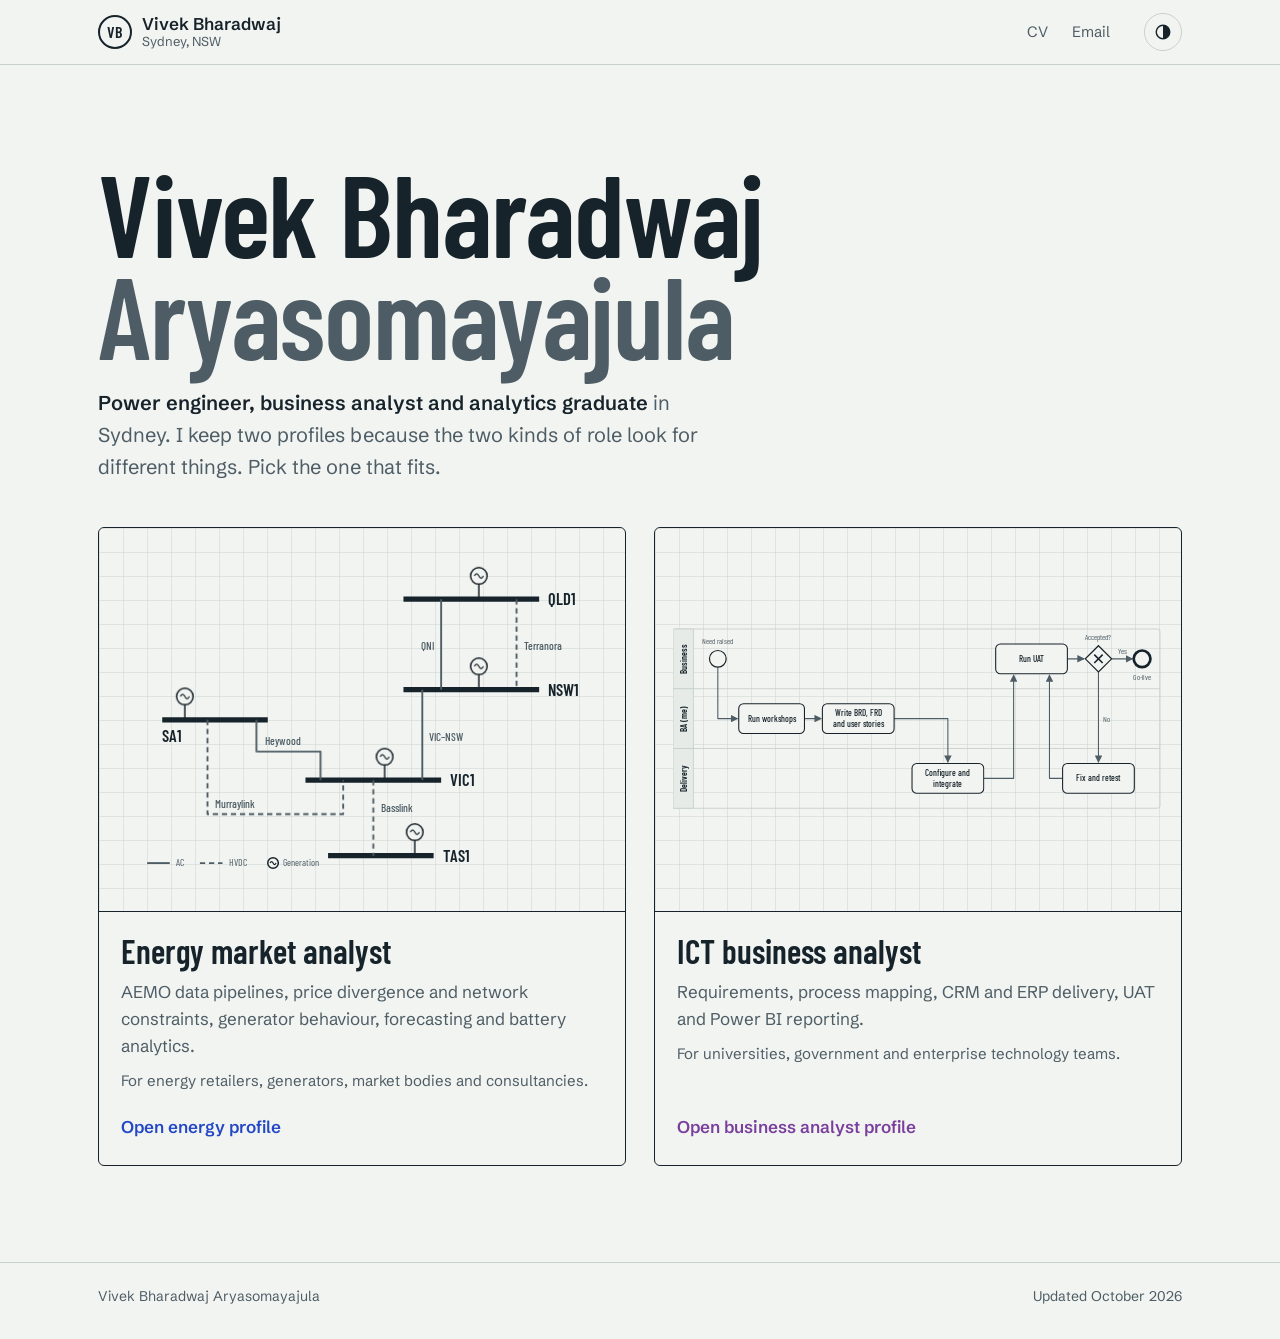
==== commit 177af966: "new" ====
--- a/index.html
+++ b/index.html
@@ -1,73 +1,154 @@
-<!DOCTYPE html>
-<html lang="en">
-  <head>
-    <meta charset="UTF-8" />
-    <meta name="viewport" content="width=device-width, initial-scale=1.0" />
-    <meta name="description" content="Role gateway for Vivek Bharadwaj Aryasomayajula: separate Energy Market Analyst and ICT Business Analyst portfolios." />
-    <title>Vivek Bharadwaj | Portfolio Role Gateway</title>
-    <link rel="stylesheet" href="styles.css?v=separate-profiles-8" />
-  </head>
-  <body class="gateway-page">
-    <header class="site-header gateway-header">
-      <a class="brand" href="index.html" aria-label="Vivek portfolio gateway">
-        <span class="brand-mark">VB</span>
-        <span>
-          <strong>Vivek Portfolio</strong>
-          <small>Choose the role profile</small>
-        </span>
-      </a>
-      <nav class="nav-links gateway-nav" aria-label="Profile links">
-        <a href="energy-analyst.html">Energy Analyst</a>
-        <a href="ict-business-analyst.html">ICT Business Analyst</a>
-        <a href="assets/Vivek_Bharadwaj_CV.pdf" target="_blank" rel="noreferrer">Download CV</a>
-      </nav>
-    </header>
+<!doctype html>
+<html lang="en-AU">
+<head>
+<meta charset="utf-8">
+<meta name="viewport" content="width=device-width, initial-scale=1">
+<title>Vivek Bharadwaj | Energy market analyst and ICT business analyst</title>
+<meta name="description" content="Two profiles for Vivek Bharadwaj Aryasomayajula in Sydney: energy market analyst working with AEMO NEM data, and ICT business analyst.">
+<meta property="og:type" content="profile">
+<meta property="og:title" content="Vivek Bharadwaj | Energy market analyst and ICT business analyst">
+<meta property="og:description" content="Two profiles for Vivek Bharadwaj Aryasomayajula in Sydney: energy market analyst working with AEMO NEM data, and ICT business analyst.">
+<meta property="og:url" content="https://vivekarya05.github.io/Vivek_Profile/">
+<meta property="og:image" content="https://vivekarya05.github.io/Vivek_Profile/assets/og-index.png">
+<meta name="twitter:card" content="summary_large_image">
+<link rel="icon" href="assets/favicon.svg" type="image/svg+xml">
+<link rel="preconnect" href="https://fonts.googleapis.com">
+<link rel="preconnect" href="https://fonts.gstatic.com" crossorigin>
+<link rel="stylesheet" href="https://fonts.googleapis.com/css2?family=Barlow+Condensed:wght@500;600&family=Schibsted+Grotesk:wght@400;500;600;700&display=swap">
+<link rel="stylesheet" href="styles.css?v=2">
+<script>try{var t=localStorage.getItem("theme");if(t)document.documentElement.dataset.theme=t;}catch(e){}</script>
+</head>
+<body class="page-gate">
+<a class="skip" href="#main">Skip to content</a>
+<header class="site-header">
+  <div class="wrap">
+    <a class="brand" href="index.html"><span class="brand-mark" aria-hidden="true">VB</span><span>Vivek Bharadwaj<small>Sydney, NSW</small></span></a>
+    <nav class="nav" style="display:flex" aria-label="Links">
+      <a href="assets/Vivek_Bharadwaj_CV.pdf" target="_blank" rel="noopener">CV</a>
+      <a href="mailto:vivek.aryasomayajula@gmail.com">Email</a>
+    </nav>
+    <button class="icon-btn theme-btn" type="button" aria-label="Switch light or dark theme"><svg viewBox="0 0 20 20" aria-hidden="true"><circle cx="10" cy="10" r="7.5" fill="none" stroke="currentColor" stroke-width="1.6"/><path d="M10 2.5a7.5 7.5 0 0 1 0 15z" fill="currentColor"/></svg></button>
+  </div>
+</header>
+<main id="main" class="wrap">
+  <section class="gate-hero">
+    <h1 class="name"><span>Vivek Bharadwaj</span><span>Aryasomayajula</span></h1>
+    <p class="intro"><strong>Power engineer, business analyst and analytics graduate</strong> in Sydney. I keep two profiles because the two kinds of role look for different things. Pick the one that fits.</p>
+  </section>
+  <div class="doors">
+    <article class="door energy">
+      <div class="diagram-canvas" aria-hidden="true"><svg class="sld" viewBox="0 0 650 440" role="img" aria-label="Single-line diagram of the National Electricity Market: five regions joined by six interconnectors">
+    <path class="bus draw" pathLength="1" style="--d:0ms" d="M380 60H560"/><path class="bus draw" pathLength="1" style="--d:120ms" d="M380 180H560"/><path class="bus draw" pathLength="1" style="--d:240ms" d="M250 300H430"/><path class="bus draw" pathLength="1" style="--d:360ms" d="M60 220H200"/><path class="bus draw" pathLength="1" style="--d:480ms" d="M280 400H420"/>
+    <g class="appear" style="--d:700ms">
+      <path class="stub" d="M480 60V40"/>
+      <circle class="gen" cx="480" cy="29" r="11"/>
+      <path class="gen-wave" d="M474 29q3 -6 6 0t6 0"/>
+    </g><g class="appear" style="--d:760ms">
+      <path class="stub" d="M480 180V160"/>
+      <circle class="gen" cx="480" cy="149" r="11"/>
+      <path class="gen-wave" d="M474 149q3 -6 6 0t6 0"/>
+    </g><g class="appear" style="--d:820ms">
+      <path class="stub" d="M355 300V280"/>
+      <circle class="gen" cx="355" cy="269" r="11"/>
+      <path class="gen-wave" d="M349 269q3 -6 6 0t6 0"/>
+    </g><g class="appear" style="--d:880ms">
+      <path class="stub" d="M90 220V200"/>
+      <circle class="gen" cx="90" cy="189" r="11"/>
+      <path class="gen-wave" d="M84 189q3 -6 6 0t6 0"/>
+    </g><g class="appear" style="--d:940ms">
+      <path class="stub" d="M395 400V380"/>
+      <circle class="gen" cx="395" cy="369" r="11"/>
+      <path class="gen-wave" d="M389 369q3 -6 6 0t6 0"/>
+    </g>
+    <g class="link">
+      <path class="hit" d="M430 60V180"/>
+      <path class="ic draw" pathLength="1" style="--d:520ms" d="M430 60V180"/>
+      <text class="svg-label appear" style="--d:920ms" x="420" y="128" text-anchor="end">QNI</text>
+    </g>
+    <g class="link">
+      <path class="hit" d="M530 60V180"/>
+      <path class="ic dc appear"  style="--d:560ms" d="M530 60V180"/>
+      <text class="svg-label appear" style="--d:960ms" x="540" y="128" text-anchor="start">Terranora</text>
+    </g>
+    <g class="link">
+      <path class="hit" d="M405 180V300"/>
+      <path class="ic draw" pathLength="1" style="--d:620ms" d="M405 180V300"/>
+      <text class="svg-label appear" style="--d:1020ms" x="414" y="248" text-anchor="start">VIC–NSW</text>
+    </g>
+    <g class="link">
+      <path class="hit" d="M185 220V262H270V300"/>
+      <path class="ic draw" pathLength="1" style="--d:680ms" d="M185 220V262H270V300"/>
+      <text class="svg-label appear" style="--d:1080ms" x="196" y="254" text-anchor="start">Heywood</text>
+    </g>
+    <g class="link">
+      <path class="hit" d="M120 220V345H300V300"/>
+      <path class="ic dc appear"  style="--d:740ms" d="M120 220V345H300V300"/>
+      <text class="svg-label appear" style="--d:1140ms" x="130" y="337" text-anchor="start">Murraylink</text>
+    </g>
+    <g class="link">
+      <path class="hit" d="M340 300V400"/>
+      <path class="ic dc appear"  style="--d:800ms" d="M340 300V400"/>
+      <text class="svg-label appear" style="--d:1200ms" x="350" y="342" text-anchor="start">Basslink</text>
+    </g>
+    <g class="region-label appear" style="--d:900ms"><text class="svg-region" x="572" y="68" text-anchor="start">QLD1</text></g>
+    <g class="region-label appear" style="--d:940ms"><text class="svg-region" x="572" y="188" text-anchor="start">NSW1</text></g>
+    <g class="region-label appear" style="--d:980ms"><text class="svg-region" x="442" y="308" text-anchor="start">VIC1</text></g>
+    <g class="region-label appear" style="--d:1020ms"><text class="svg-region" x="60" y="250" text-anchor="start">SA1</text></g>
+    <g class="region-label appear" style="--d:1060ms"><text class="svg-region" x="432" y="408" text-anchor="start">TAS1</text></g>
+    <g class="appear" style="--d:1150ms" aria-hidden="true">
+      <path class="ic" d="M40 410H70"/><text class="svg-small" x="78" y="414">AC</text>
+      <path class="ic dc" d="M110 410H140"/><text class="svg-small" x="148" y="414">HVDC</text>
+      <circle class="gen" cx="207" cy="410" r="7"/><path class="gen-wave" d="M203 410q2 -4 4 0t4 0"/><text class="svg-small" x="220" y="414">Generation</text>
+    </g>
+  </svg></div>
+      <div class="door-body">
+        <h2><a href="energy-analyst.html">Energy market analyst</a></h2>
+        <p>AEMO data pipelines, price divergence and network constraints, generator behaviour, forecasting and battery analytics.</p>
+        <p class="for">For energy retailers, generators, market bodies and consultancies.</p>
+        <span class="go" aria-hidden="true">Open energy profile</span>
+      </div>
+    </article>
+    <article class="door ict">
+      <div class="diagram-canvas" aria-hidden="true"><svg class="bpmn" viewBox="0 0 820 322" role="img" aria-label="BPMN process: from a business need to go-live, across business, business analyst and delivery lanes">
+    <defs><marker id="ah-s" viewBox="0 0 10 10" refX="9" refY="5" markerWidth="7" markerHeight="7" orient="auto-start-reverse"><path class="arrow" d="M0 0L10 5L0 10z"/></marker></defs>
+    <rect class="lane" x="0" y="10" width="815" height="300" rx="4"/>
+    <rect class="lane-head" x="0" y="10" width="34" height="100"/><rect class="lane-head" x="0" y="110" width="34" height="100"/><rect class="lane-head" x="0" y="210" width="34" height="100"/>
+    <path class="lane" d="M34 110H815M34 210H815"/>
+    <text class="lane-name" transform="translate(23 60) rotate(-90)" text-anchor="middle">Business</text>
+    <text class="lane-name" transform="translate(23 160) rotate(-90)" text-anchor="middle">BA (me)</text>
+    <text class="lane-name" transform="translate(23 260) rotate(-90)" text-anchor="middle">Delivery</text>
 
-    <main class="profile-gateway" id="top">
-      <div class="gateway-backdrop" aria-hidden="true">
-        <span></span><span></span><span></span><span></span><span></span>
+    <path class="flow draw" pathLength="1" style="--d:200ms" d="M75 74V160H108" marker-end="url(#ah-s)"/>
+    <path class="flow draw" pathLength="1" style="--d:450ms" d="M220 160H248" marker-end="url(#ah-s)"/>
+    <path class="flow draw" pathLength="1" style="--d:650ms" d="M370 160H460V233" marker-end="url(#ah-s)"/>
+    <path class="flow draw" pathLength="1" style="--d:850ms" d="M520 260H570V87" marker-end="url(#ah-s)"/>
+    <path class="flow draw" pathLength="1" style="--d:1050ms" d="M660 60H688" marker-end="url(#ah-s)"/>
+    <path class="flow draw" pathLength="1" style="--d:1200ms" d="M734 60H769" marker-end="url(#ah-s)"/>
+    <path class="flow draw" pathLength="1" style="--d:1200ms" d="M712 82V233" marker-end="url(#ah-s)"/>
+    <path class="flow draw" pathLength="1" style="--d:1400ms" d="M652 260H630V87" marker-end="url(#ah-s)"/>
+    <text class="svg-small appear" style="--d:1300ms" x="744" y="52">Yes</text>
+    <text class="svg-small appear" style="--d:1300ms" x="719" y="165">No</text>
+
+    <g class="step"><g class="appear" style="--d:0ms"><circle class="event" cx="75" cy="60" r="14"/><text class="svg-small" x="75" y="36" text-anchor="middle">Need raised</text></g></g>
+    <g class="step"><g class="appear" style="--d:350ms"><rect class="task" x="110" y="135" width="110" height="50" rx="8"/><text class="task-text" x="165.0" y="165">Run workshops</text></g></g>
+    <g class="step"><g class="appear" style="--d:550ms"><rect class="task" x="250" y="135" width="120" height="50" rx="8"/><text class="task-text" x="310.0" y="156">Write BRD, FRD</text><text class="task-text" x="310.0" y="174">and user stories</text></g></g>
+    <g class="step"><g class="appear" style="--d:750ms"><rect class="task" x="400" y="235" width="120" height="50" rx="8"/><text class="task-text" x="460.0" y="256">Configure and</text><text class="task-text" x="460.0" y="274">integrate</text></g></g>
+    <g class="step"><g class="appear" style="--d:950ms"><rect class="task" x="540" y="35" width="120" height="50" rx="8"/><text class="task-text" x="600.0" y="65">Run UAT</text></g></g>
+    <g class="step"><g class="appear" style="--d:1100ms"><path class="gateway" d="M712 38L734 60L712 82L690 60z"/><path class="gx" d="M705 53l14 14M719 53l-14 14"/><text class="svg-small" x="712" y="29" text-anchor="middle">Accepted?</text></g></g>
+    <g class="step"><g class="appear" style="--d:1300ms"><rect class="task" x="652" y="235" width="120" height="50" rx="8"/><text class="task-text" x="712.0" y="265">Fix and retest</text></g></g>
+    <g class="step"><g class="appear" style="--d:1400ms"><circle class="event end" cx="785" cy="60" r="14"/><text class="svg-small" x="785" y="96" text-anchor="middle">Go-live</text></g></g>
+  </svg></div>
+      <div class="door-body">
+        <h2><a href="ict-business-analyst.html">ICT business analyst</a></h2>
+        <p>Requirements, process mapping, CRM and ERP delivery, UAT and Power BI reporting.</p>
+        <p class="for">For universities, government and enterprise technology teams.</p>
+        <span class="go" aria-hidden="true">Open business analyst profile</span>
       </div>
-      <section class="gateway-hero reveal visible" aria-labelledby="gateway-title">
-        <p class="eyebrow">Separate role portfolios</p>
-        <h1 id="gateway-title">Two focused profiles. Two different stories.</h1>
-        <p class="lead">
-          Choose the profile that matches the role: an Energy Market Analyst product portfolio for NEM analytics,
-          or an ICT Business Analyst portfolio for enterprise transformation, systems delivery, UAT, and reporting.
-        </p>
-      </section>
+    </article>
+  </div>
+</main>
 
-      <section class="role-card-grid" aria-label="Portfolio role choices">
-        <article class="profile-choice-card energy-choice">
-          <div class="choice-visual" aria-hidden="true">
-            <span></span><span></span><span></span><span></span>
-          </div>
-          <p class="role-kicker">Energy Market Intelligence</p>
-          <h2>Energy Market Analyst</h2>
-          <p>NEM analytics, AEMO data, price divergence, constraints, generator behaviour, forecasting, and BESS roadmap.</p>
-          <div class="choice-metrics">
-            <span>AEMO ETL</span><span>Price Divergence</span><span>Generator Analysis</span><span>BESS</span>
-          </div>
-          <a class="button primary" href="energy-analyst.html">Open Energy Profile</a>
-        </article>
-
-        <article class="profile-choice-card ict-choice">
-          <div class="choice-visual process-choice" aria-hidden="true">
-            <span></span><span></span><span></span><span></span>
-          </div>
-          <p class="role-kicker">Enterprise Transformation</p>
-          <h2>ICT Business Analyst</h2>
-          <p>Requirements, process mapping, SaaS/COTS, CRM/ERP, system integration, UAT, business readiness, and BI reporting.</p>
-          <div class="choice-metrics">
-            <span>BRD/FRD</span><span>CRM/ERP</span><span>UAT</span><span>Power BI</span>
-          </div>
-          <a class="button primary" href="ict-business-analyst.html">Open ICT BA Profile</a>
-        </article>
-      </section>
-    </main>
-
-    <footer>
-      <span>Vivek Bharadwaj Aryasomayajula</span>
-      <span>Role-specific digital CV portfolio</span>
-    </footer>
-  </body>
+<footer class="site-footer"><div class="wrap"><span>Vivek Bharadwaj Aryasomayajula</span><span>Updated October 2026</span></div></footer>
+<script src="app.js?v=2" defer></script>
+</body>
 </html>
--- a/styles.css
+++ b/styles.css
@@ -1,1391 +1,462 @@
+/* Vivek Bharadwaj — profile site
+   Concept: each profile opens with a diagram drawn in its own field's notation
+   (a single-line diagram for energy, BPMN for business analysis). Everything
+   else stays quiet: paper, ink, one accent per profile. */
+
 :root {
+  --paper: #f2f4f1;
+  --paper-2: #e6ebe7;
+  --ink: #17232a;
+  --ink-2: #4e5d65;
+  --rule: #c7d0cc;
+  --energy: #2347c5;
+  --ict: #7a3e9d;
+  --flow: #b87400;
+  --on-accent: #ffffff;
+  --accent: var(--energy);
+
+  --font-body: "Schibsted Grotesk", "Helvetica Neue", Arial, sans-serif;
+  --font-cond: "Barlow Condensed", "Arial Narrow", "DejaVu Sans Condensed", sans-serif;
+
+  --gutter: clamp(16px, 4vw, 48px);
+  --max: 1180px;
+  color-scheme: light;
+}
+
+@media (prefers-color-scheme: dark) {
+  :root:not([data-theme="light"]) {
+    --paper: #10181d;
+    --paper-2: #172229;
+    --ink: #e4eae6;
+    --ink-2: #9daba5;
+    --rule: #2c3b42;
+    --energy: #8fa6ff;
+    --ict: #d0a4eb;
+    --flow: #f0b23a;
+    --on-accent: #10181d;
+    color-scheme: dark;
+  }
+}
+
+:root[data-theme="dark"] {
+  --paper: #10181d;
+  --paper-2: #172229;
+  --ink: #e4eae6;
+  --ink-2: #9daba5;
+  --rule: #2c3b42;
+  --energy: #8fa6ff;
+  --ict: #d0a4eb;
+  --flow: #f0b23a;
+  --on-accent: #10181d;
   color-scheme: dark;
-  --bg: #071115;
-  --bg-2: #0c1b22;
-  --panel: rgba(15, 31, 39, 0.78);
-  --panel-strong: rgba(18, 42, 52, 0.94);
-  --ink: #eefaf7;
-  --muted: #9bb4b0;
-  --line: rgba(144, 245, 222, 0.16);
-  --line-strong: rgba(96, 210, 255, 0.34);
-  --cyan: #5fd7ff;
-  --teal: #29d2b5;
-  --green: #9af5c4;
-  --blue: #4c8dff;
-  --amber: #f4bd5a;
-  --coral: #ff715f;
-  --shadow: 0 30px 90px rgba(0, 0, 0, 0.34);
-  --radius: 14px;
-  --max: 1180px;
-}
-
-body.light {
-  color-scheme: light;
-  --bg: #f5fbf8;
-  --bg-2: #e9f4ef;
-  --panel: rgba(255, 255, 255, 0.82);
-  --panel-strong: #ffffff;
-  --ink: #14201f;
-  --muted: #5f716d;
-  --line: rgba(14, 83, 78, 0.16);
-  --line-strong: rgba(14, 124, 115, 0.36);
-  --shadow: 0 22px 70px rgba(14, 65, 59, 0.13);
-}
-
-* {
-  box-sizing: border-box;
-}
-
-html {
-  scroll-behavior: smooth;
-}
+}
+
+.page-ict { --accent: var(--ict); }
+
+*, *::before, *::after { box-sizing: border-box; }
+
+html { scroll-behavior: smooth; scroll-padding-top: 88px; }
 
 body {
   margin: 0;
-  min-width: 320px;
-  overflow-x: hidden;
+  background: var(--paper);
+  color: var(--ink);
+  font-family: var(--font-body);
+  font-size: 1.0625rem;
+  line-height: 1.6;
+  -webkit-font-smoothing: antialiased;
+  text-rendering: optimizeLegibility;
+}
+
+img, svg { display: block; max-width: 100%; }
+
+a { color: inherit; text-decoration-color: var(--accent); text-decoration-thickness: 1.5px; text-underline-offset: 3px; }
+a:hover { color: var(--accent); }
+
+:focus-visible { outline: 2px solid var(--accent); outline-offset: 3px; border-radius: 2px; }
+
+h1, h2, h3 { margin: 0; font-weight: 600; line-height: 1.15; }
+p { margin: 0; }
+
+.wrap { width: 100%; max-width: var(--max); margin: 0 auto; padding: 0 var(--gutter); }
+
+.skip {
+  position: absolute; left: var(--gutter); top: -60px; z-index: 50;
+  background: var(--ink); color: var(--paper); padding: 8px 14px; border-radius: 4px;
+}
+.skip:focus { top: 12px; }
+
+/* ---------- Header ---------- */
+
+.site-header {
+  position: sticky; top: 0; z-index: 20;
+  background: color-mix(in srgb, var(--paper) 92%, transparent);
+  backdrop-filter: blur(8px);
+  border-bottom: 1px solid var(--rule);
+}
+.site-header .wrap { display: flex; align-items: center; gap: 24px; min-height: 64px; }
+
+.brand { display: flex; align-items: center; gap: 10px; text-decoration: none; font-weight: 600; }
+.brand:hover { color: inherit; }
+.brand-mark {
+  display: grid; place-items: center; width: 34px; height: 34px;
+  border: 2px solid var(--ink); border-radius: 50%;
+  font-family: var(--font-cond); font-size: 1rem; font-weight: 600; letter-spacing: 0.02em;
+}
+.brand small { display: block; font-weight: 400; font-size: 0.8125rem; color: var(--ink-2); line-height: 1.2; }
+.brand span:last-child { line-height: 1.2; }
+
+.nav { margin-left: auto; display: flex; align-items: center; gap: 4px; }
+.nav a { text-decoration: none; padding: 8px 10px; border-radius: 4px; font-size: 0.9375rem; color: var(--ink-2); }
+.nav a:hover { color: var(--ink); background: var(--paper-2); }
+.nav .nav-switch { color: var(--accent); border: 1px solid var(--rule); margin-left: 8px; }
+.nav .nav-switch:hover { color: var(--accent); }
+
+.icon-btn {
+  display: inline-grid; place-items: center; width: 38px; height: 38px;
+  border: 1px solid var(--rule); border-radius: 50%; background: transparent; color: var(--ink);
+  cursor: pointer;
+}
+.icon-btn:hover { background: var(--paper-2); }
+.icon-btn svg { width: 18px; height: 18px; }
+.menu-btn { display: none; }
+
+/* ---------- Buttons ---------- */
+
+.actions { display: flex; flex-wrap: wrap; gap: 10px; }
+.btn {
+  display: inline-flex; align-items: center; gap: 8px;
+  padding: 11px 18px; border-radius: 4px; border: 1.5px solid var(--ink);
+  font: 600 0.9375rem/1.2 var(--font-body); text-decoration: none; color: var(--ink);
+  background: transparent; cursor: pointer;
+}
+.btn:hover { background: var(--paper-2); color: var(--ink); }
+.btn-primary { background: var(--accent); border-color: var(--accent); color: var(--on-accent); }
+.btn-primary:hover { background: var(--ink); border-color: var(--ink); color: var(--paper); }
+.btn svg { width: 16px; height: 16px; }
+
+/* ---------- Hero ---------- */
+
+.hero { padding: clamp(40px, 7vw, 88px) 0 clamp(48px, 7vw, 80px); }
+
+.name {
+  font-family: var(--font-cond);
+  font-weight: 600;
+  font-size: clamp(3.2rem, 9vw, 7.25rem);
+  line-height: 0.88;
+  letter-spacing: -0.01em;
+}
+.name span { display: block; }
+.name span + span { color: var(--ink-2); }
+
+.hero-grid {
+  display: grid; grid-template-columns: minmax(0, 5fr) minmax(0, 7fr);
+  gap: clamp(28px, 5vw, 64px); align-items: start; margin-top: clamp(28px, 4vw, 44px);
+}
+.role { font-size: 1.375rem; font-weight: 600; color: var(--accent); margin-bottom: 14px; }
+.lead { color: var(--ink-2); max-width: 46ch; margin-bottom: 26px; }
+.lead strong { color: var(--ink); font-weight: 600; }
+
+.facts { list-style: none; padding: 0; margin: 28px 0 0; display: grid; gap: 6px; font-size: 0.9375rem; color: var(--ink-2); }
+.facts li { display: flex; gap: 10px; }
+.facts b { color: var(--ink); font-weight: 600; min-width: 92px; }
+
+/* ---------- Diagrams ---------- */
+
+.diagram {
+  margin: 0;
+  border: 1.5px solid var(--ink);
+  border-radius: 6px;
   background:
-    radial-gradient(circle at 12% 8%, rgba(41, 210, 181, 0.2), transparent 28rem),
-    radial-gradient(circle at 85% 2%, rgba(76, 141, 255, 0.22), transparent 28rem),
-    linear-gradient(180deg, var(--bg), var(--bg-2));
-  color: var(--ink);
-  font-family: Inter, "IBM Plex Sans", ui-sans-serif, system-ui, -apple-system, BlinkMacSystemFont, "Segoe UI", sans-serif;
-  letter-spacing: 0;
-}
-
-body::before {
-  content: "";
-  position: fixed;
-  inset: 0;
-  z-index: -1;
+    linear-gradient(var(--paper), var(--paper)) padding-box;
+  position: relative;
+}
+.diagram-canvas {
+  padding: 18px 18px 6px;
   background-image:
-    linear-gradient(rgba(95, 215, 255, 0.055) 1px, transparent 1px),
-    linear-gradient(90deg, rgba(95, 215, 255, 0.055) 1px, transparent 1px);
-  background-size: 42px 42px;
-  mask-image: linear-gradient(180deg, #000, transparent 82%);
-}
-
-
-body::after {
-  content: "";
-  position: fixed;
-  inset: -20%;
-  z-index: -2;
-  opacity: 0.44;
-  background-image:
-    repeating-linear-gradient(30deg, rgba(95, 215, 255, 0.08) 0 1px, transparent 1px 74px),
-    repeating-linear-gradient(150deg, rgba(154, 245, 196, 0.06) 0 1px, transparent 1px 74px),
-    linear-gradient(120deg, rgba(41, 210, 181, 0.1), rgba(76, 141, 255, 0.08), transparent 58%);
-  transform: perspective(900px) rotateX(62deg) rotateZ(-12deg) translateY(-22%);
-  transform-origin: center top;
-  pointer-events: none;
-}
-
-body[data-profile="ict"] {
-  --teal: #f4bd5a;
-  --green: #ffd98a;
-  --cyan: #76e5ff;
-  --blue: #8b9dff;
-  --line: rgba(244, 189, 90, 0.18);
-  --line-strong: rgba(118, 229, 255, 0.34);
-}
-
-body[data-profile="ict"]::after {
-  background-image:
-    repeating-linear-gradient(30deg, rgba(244, 189, 90, 0.09) 0 1px, transparent 1px 72px),
-    repeating-linear-gradient(150deg, rgba(118, 229, 255, 0.07) 0 1px, transparent 1px 72px),
-    linear-gradient(120deg, rgba(244, 189, 90, 0.11), rgba(118, 229, 255, 0.08), transparent 58%);
-}
-
-a {
-  color: inherit;
-  text-decoration: none;
-}
-
-button {
-  font: inherit;
-}
-
-h1,
-h2,
-h3,
-p {
-  overflow-wrap: anywhere;
-}
-
-h1,
-h2,
-h3 {
-  margin: 0;
-  letter-spacing: 0;
-}
-
-h1 {
-  font-size: clamp(2.35rem, 4.9vw, 4.2rem);
-  line-height: 0.98;
-}
-
-h1 span {
-  display: block;
-}
-
-h2 {
-  font-size: clamp(2rem, 4vw, 3.8rem);
-  line-height: 1;
-}
-
-h3 {
-  font-size: 1.1rem;
-  line-height: 1.25;
-}
-
-p {
-  color: var(--muted);
-  line-height: 1.65;
-}
-
-.site-header {
-  position: sticky;
-  top: 0;
-  z-index: 50;
-  display: grid;
-  grid-template-columns: auto 1fr auto;
-  align-items: center;
-  gap: 22px;
-  padding: 14px clamp(18px, 4vw, 46px);
-  border-bottom: 1px solid var(--line);
-  background: rgba(7, 17, 21, 0.78);
-  backdrop-filter: blur(18px);
-}
-
-body.light .site-header {
-  background: rgba(245, 251, 248, 0.82);
-}
-
-.brand {
-  display: inline-flex;
-  align-items: center;
-  gap: 10px;
-  min-width: 225px;
-}
-
-.brand-mark {
-  display: grid;
-  width: 42px;
-  height: 42px;
-  place-items: center;
-  border: 1px solid var(--line-strong);
-  border-radius: 12px;
-  background: linear-gradient(140deg, var(--teal), var(--blue));
-  color: #041013;
-  font-weight: 950;
-}
-
-.brand strong,
-.brand small {
-  display: block;
-}
-
-.brand small {
-  color: var(--muted);
-  font-size: 0.72rem;
-  font-weight: 800;
-  text-transform: uppercase;
-}
-
-.nav-links {
-  display: flex;
-  justify-content: center;
-  gap: clamp(12px, 2vw, 26px);
-  color: var(--muted);
-  font-size: 0.9rem;
-  font-weight: 800;
-}
-
-.nav-links a {
-  padding: 8px 0;
-  border-bottom: 2px solid transparent;
-}
-
-.nav-links a:hover,
-.nav-links a.active {
-  color: var(--green);
-  border-color: var(--green);
-}
-
-.theme-toggle,
-.menu-toggle {
-  border: 1px solid var(--line);
-  border-radius: 999px;
-  background: var(--panel);
-  color: var(--ink);
-  cursor: pointer;
-  font-weight: 900;
-}
-
-.theme-toggle {
-  min-height: 38px;
-  padding: 8px 14px;
-}
-
-.menu-toggle {
-  display: none;
-  width: 42px;
-  height: 42px;
-  place-items: center;
-}
-
-.menu-toggle span {
-  display: block;
-  width: 18px;
-  height: 2px;
-  margin: 3px auto;
-  background: var(--ink);
-}
-
-.command-centre {
-  position: relative;
-  display: grid;
-  grid-template-columns: minmax(0, 0.82fr) minmax(410px, 1.18fr);
-  gap: clamp(28px, 5vw, 64px);
-  align-items: center;
-  width: min(100%, 1360px);
-  min-height: calc(100vh - 74px);
-  margin: 0 auto;
-  padding: clamp(56px, 8vw, 104px) clamp(18px, 4vw, 54px);
-}
-
-.hero-grid-bg {
-  position: absolute;
-  inset: 36px 20px;
-  z-index: -1;
-  border: 1px solid var(--line);
-  border-radius: 24px;
-  background:
-    linear-gradient(120deg, rgba(41, 210, 181, 0.1), transparent),
-    rgba(255, 255, 255, 0.02);
-  box-shadow: var(--shadow);
-}
-
-
-
-.isometric-scene {
-  position: absolute;
-  inset: auto 6% 8% auto;
-  width: min(34vw, 420px);
-  height: min(28vw, 320px);
-  pointer-events: none;
-  transform: rotateX(58deg) rotateZ(-38deg);
-  transform-style: preserve-3d;
-  opacity: 0.66;
-}
-
-.isometric-scene span {
-  position: absolute;
-  display: block;
-  width: 96px;
-  height: 96px;
-  border: 1px solid var(--line-strong);
-  border-radius: 16px;
-  background: linear-gradient(145deg, rgba(255, 255, 255, 0.18), rgba(95, 215, 255, 0.05));
-  box-shadow: 0 28px 60px rgba(0, 0, 0, 0.28);
-  backdrop-filter: blur(12px);
-}
-
-.isometric-scene span:nth-child(1) { left: 12%; top: 18%; transform: translateZ(18px); }
-.isometric-scene span:nth-child(2) { left: 38%; top: 42%; transform: translateZ(46px); }
-.isometric-scene span:nth-child(3) { left: 64%; top: 20%; transform: translateZ(28px); }
-.isometric-scene span:nth-child(4) { left: 22%; top: 66%; transform: translateZ(8px); }
-
-.hero-copy {
-  max-width: 680px;
-}
-
-.eyebrow {
-  margin: 0 0 12px;
-  color: var(--green);
-  font-size: 0.78rem;
-  font-weight: 950;
-  letter-spacing: 0.12em;
-  text-transform: uppercase;
-}
-
-.role-line {
-  margin: 20px 0 0;
-  color: var(--cyan);
-  font-weight: 900;
-}
-
-.lead {
-  max-width: 720px;
-  margin: 20px 0 0;
-  font-size: clamp(1.06rem, 1.6vw, 1.3rem);
-}
-
-.hero-actions,
-.filter-row,
-.contact-links,
-.card-actions {
-  display: flex;
-  flex-wrap: wrap;
-  gap: 12px;
-}
-
-.hero-actions {
-  margin-top: 30px;
-}
-
-.button,
-.filter-pill,
-.lab-tab,
-.card-actions a {
-  display: inline-flex;
-  min-height: 44px;
-  align-items: center;
-  justify-content: center;
-  border: 1px solid var(--line);
-  border-radius: 999px;
-  background: var(--panel);
-  color: var(--ink);
-  padding: 10px 16px;
-  cursor: pointer;
-  font-weight: 900;
-  transition: transform 160ms ease, border-color 160ms ease, background 160ms ease, box-shadow 160ms ease;
-}
-
-.button.primary,
-.filter-pill.active,
-.lab-tab.active,
-.card-actions a:first-child {
-  border-color: transparent;
-  background: linear-gradient(135deg, var(--teal), var(--cyan));
-  color: #031014;
-}
-
-.button:hover,
-.filter-pill:hover,
-.lab-tab:hover,
-.card-actions a:hover {
-  transform: translateY(-2px);
-  border-color: var(--line-strong);
-  box-shadow: 0 18px 42px rgba(0, 0, 0, 0.22);
-}
-
-.market-console,
-.analytics-card,
-.methodology-shell,
-.project-card,
-.career-focus-card,
-.career-node,
-.education-card,
-.roadmap article,
-.skill-matrix div {
-  border: 1px solid var(--line);
-  border-radius: var(--radius);
-  background: var(--panel);
-  box-shadow: var(--shadow);
-  backdrop-filter: blur(18px);
-}
-
-.market-console {
-  position: relative;
+    linear-gradient(to right, color-mix(in srgb, var(--rule) 45%, transparent) 1px, transparent 1px),
+    linear-gradient(to bottom, color-mix(in srgb, var(--rule) 45%, transparent) 1px, transparent 1px);
+  background-size: 24px 24px;
+  border-radius: 6px 6px 0 0;
+}
+.diagram svg { width: 100%; height: auto; overflow: visible; }
+.diagram figcaption {
+  display: grid; grid-template-columns: auto 1fr; gap: 4px 14px;
+  border-top: 1.5px solid var(--ink);
+  padding: 12px 16px 14px;
+  font-size: 0.9375rem; min-height: 5.6em;
+}
+.diagram figcaption .cap-title { font-family: var(--font-cond); font-weight: 600; font-size: 1.125rem; color: var(--accent); white-space: nowrap; }
+.diagram figcaption .cap-text { color: var(--ink-2); }
+.diagram-hint { font-size: 0.8125rem; color: var(--ink-2); margin-top: 10px; }
+
+/* Shared SVG text */
+.svg-label { font-family: var(--font-cond); fill: var(--ink-2); font-size: 15px; font-weight: 500; }
+.svg-region { font-family: var(--font-cond); fill: var(--ink); font-size: 22px; font-weight: 600; }
+.svg-small { font-family: var(--font-cond); fill: var(--ink-2); font-size: 13px; }
+
+/* Single-line diagram */
+.sld .bus { stroke: var(--ink); stroke-width: 7; }
+.sld .stub { stroke: var(--ink); stroke-width: 2; }
+.sld .gen { fill: var(--paper); stroke: var(--ink); stroke-width: 2; }
+.sld .gen-wave { fill: none; stroke: var(--ink); stroke-width: 1.6; }
+.sld .ic { fill: none; stroke: var(--ink-2); stroke-width: 2.5; stroke-linejoin: round; }
+.sld .ic.dc { stroke-dasharray: 7 5; }
+.sld .hit { fill: none; stroke: transparent; stroke-width: 22; pointer-events: stroke; }
+.sld .node { fill: var(--ink); }
+.sld .link, .bpmn .step { cursor: pointer; outline: none; }
+.sld .link:is(:hover, :focus-visible, .is-active) .ic { stroke: var(--accent); stroke-width: 4.5; }
+.sld .link:is(:hover, :focus-visible, .is-active) .svg-label { fill: var(--accent); font-weight: 600; }
+.sld .link:focus-visible .hit { stroke: color-mix(in srgb, var(--accent) 18%, transparent); }
+.sld .region-label { cursor: pointer; outline: none; }
+.sld .region-label:is(:hover, :focus-visible, .is-active) .svg-region { fill: var(--accent); }
+
+/* BPMN */
+.bpmn .lane { fill: none; stroke: var(--rule); stroke-width: 1.5; }
+.bpmn .lane-head { fill: var(--paper-2); stroke: var(--rule); stroke-width: 1.5; }
+.bpmn .lane-name { font-family: var(--font-cond); fill: var(--ink); font-size: 15px; font-weight: 600; }
+.bpmn .task { fill: var(--paper); stroke: var(--ink); stroke-width: 1.8; }
+.bpmn .event { fill: var(--paper); stroke: var(--ink); stroke-width: 2; }
+.bpmn .event.end { stroke-width: 4.5; }
+.bpmn .gateway { fill: var(--paper); stroke: var(--ink); stroke-width: 2; }
+.bpmn .gx { stroke: var(--ink); stroke-width: 2.6; }
+.bpmn .flow { fill: none; stroke: var(--ink-2); stroke-width: 1.8; stroke-linejoin: round; }
+.bpmn .arrow { fill: var(--ink-2); }
+.bpmn .task-text { font-family: var(--font-cond); fill: var(--ink); font-size: 15px; font-weight: 500; text-anchor: middle; }
+.bpmn .step:is(:hover, :focus-visible, .is-active) :is(.task, .event, .gateway) { stroke: var(--accent); stroke-width: 3; fill: color-mix(in srgb, var(--accent) 10%, var(--paper)); }
+.bpmn .step:is(:hover, :focus-visible, .is-active) .task-text { fill: var(--accent); font-weight: 600; }
+
+/* One orchestrated moment: the diagram draws itself on load */
+@media (prefers-reduced-motion: no-preference) {
+  .draw { stroke-dasharray: 1; stroke-dashoffset: 1; animation: draw 0.9s cubic-bezier(.6, 0, .3, 1) forwards; animation-delay: var(--d, 0ms); }
+  .appear { opacity: 0; animation: appear 0.5s ease-out forwards; animation-delay: var(--d, 600ms); }
+}
+@keyframes draw { to { stroke-dashoffset: 0; } }
+@keyframes appear { to { opacity: 1; } }
+
+/* ---------- Sections (spec-sheet layout: heading left, content right) ---------- */
+
+.sheet {
+  display: grid; grid-template-columns: minmax(170px, 1fr) minmax(0, 3.2fr);
+  gap: clamp(20px, 4vw, 56px);
+  padding: clamp(52px, 7vw, 96px) 0;
+  border-top: 1.5px solid var(--ink);
+}
+.sheet-head h2 { font-family: var(--font-cond); font-size: clamp(2rem, 3.4vw, 2.6rem); font-weight: 600; line-height: 1; }
+.sheet-head p { margin-top: 12px; color: var(--ink-2); font-size: 0.9375rem; max-width: 30ch; }
+@media (min-width: 901px) { .sheet-head { position: sticky; top: 96px; align-self: start; } }
+
+.group-title {
+  font-size: 1rem; font-weight: 600; color: var(--ink-2);
+  padding-bottom: 10px; margin: 44px 0 0; border-bottom: 1px solid var(--rule);
+}
+.group-title:first-child { margin-top: 0; }
+
+/* ---------- Projects ---------- */
+
+.lead-project {
+  background: var(--paper-2);
+  border-radius: 6px;
+  padding: clamp(20px, 3vw, 32px);
+  display: grid; gap: 22px;
+}
+.lead-project h3 { font-size: clamp(1.5rem, 2.4vw, 1.9rem); }
+
+.project { padding: 26px 0; border-bottom: 1px solid var(--rule); }
+.project-top { display: flex; flex-wrap: wrap; align-items: baseline; justify-content: space-between; gap: 6px 16px; margin-bottom: 14px; }
+.project h3 { font-size: 1.3rem; }
+
+.status { display: inline-flex; align-items: center; gap: 7px; font-size: 0.875rem; color: var(--ink-2); white-space: nowrap; }
+.status::before { content: ""; width: 8px; height: 8px; border-radius: 50%; background: var(--rule); }
+.status.live::before { background: var(--accent); }
+.status.wip::before { background: var(--flow); }
+
+.spec { display: grid; grid-template-columns: 112px 1fr; gap: 8px 18px; margin: 0; max-width: 72ch; }
+.spec dt { color: var(--ink-2); font-size: 0.9375rem; padding-top: 1px; }
+.spec dd { margin: 0; }
+.spec dd.question { font-weight: 600; }
+
+.links { display: flex; flex-wrap: wrap; gap: 6px 20px; margin-top: 16px; font-weight: 600; font-size: 0.9375rem; }
+.links a { color: var(--accent); }
+.links .muted { color: var(--ink-2); font-weight: 400; }
+
+/* Mini pipeline diagram inside the lead project */
+.pipeline { display: grid; grid-template-columns: repeat(5, 1fr); counter-reset: stage; position: relative; margin: 0; padding: 0; list-style: none; }
+.pipeline li { position: relative; padding: 30px 8px 0 0; font-size: 0.875rem; line-height: 1.35; color: var(--ink-2); }
+.pipeline li b { display: block; color: var(--ink); font-family: var(--font-cond); font-size: 1.1rem; font-weight: 600; }
+.pipeline li::before {
+  content: ""; position: absolute; left: 0; top: 7px; width: 13px; height: 13px;
+  border: 2px solid var(--ink); border-radius: 50%; background: var(--paper-2); z-index: 1;
+}
+.pipeline li::after { content: ""; position: absolute; left: 13px; right: 0; top: 13px; height: 2px; background: var(--ink); }
+.pipeline li:last-child::after { display: none; }
+.pipeline li:last-child::before { background: var(--accent); border-color: var(--accent); }
+
+.note { margin-top: 22px; font-size: 0.9375rem; color: var(--ink-2); max-width: 68ch; }
+
+/* ---------- Experience ---------- */
+
+.timeline { list-style: none; margin: 0; padding: 0; }
+.timeline li {
+  display: grid; grid-template-columns: 150px minmax(0, 1fr); gap: 18px;
+  padding: 0 0 34px; position: relative;
+}
+.timeline li::before { content: ""; position: absolute; left: 150px; margin-left: 4px; top: 10px; bottom: -6px; width: 2px; background: var(--rule); }
+.timeline li:last-child::before { display: none; }
+.timeline .when { font-family: var(--font-cond); font-size: 1.05rem; font-weight: 500; color: var(--ink-2); line-height: 1.35; padding-top: 2px; }
+.timeline .what { position: relative; padding-left: 26px; }
+.timeline .what::before {
+  content: ""; position: absolute; left: -1px; top: 8px; width: 12px; height: 12px;
+  border: 2px solid var(--ink); border-radius: 50%; background: var(--paper);
+}
+.timeline li:first-child .what::before { background: var(--accent); border-color: var(--accent); }
+.timeline h3 { font-size: 1.15rem; }
+.timeline .org { color: var(--ink-2); margin: 2px 0 8px; }
+.timeline ul { margin: 0; padding-left: 18px; max-width: 68ch; }
+.timeline ul li { display: list-item; padding: 0; margin-bottom: 4px; }
+.timeline ul li::before { display: none; }
+
+/* ---------- Skills & education ---------- */
+
+.skills { display: grid; grid-template-columns: repeat(2, minmax(0, 1fr)); gap: 30px 40px; }
+.skills h3 { font-size: 1.05rem; margin-bottom: 8px; padding-bottom: 8px; border-bottom: 1px solid var(--rule); }
+.skills p { color: var(--ink-2); }
+
+.edu { list-style: none; margin: 0; padding: 0; }
+.edu li { display: grid; grid-template-columns: minmax(0, 1fr) auto; gap: 4px 20px; padding: 14px 0; border-bottom: 1px solid var(--rule); }
+.edu li:first-child { padding-top: 0; }
+.edu b { font-weight: 600; }
+.edu span { color: var(--ink-2); }
+.edu .yr { font-family: var(--font-cond); font-size: 1.05rem; color: var(--ink-2); }
+
+/* ---------- Contact: drawing title block ---------- */
+
+.titleblock {
+  display: grid; grid-template-columns: repeat(4, minmax(0, 1fr));
+  border: 2px solid var(--ink); border-radius: 2px;
+}
+.titleblock > div { padding: 12px 14px 14px; border-right: 1px solid var(--ink); border-bottom: 1px solid var(--ink); min-width: 0; }
+.titleblock > div:nth-child(4n) { border-right: 0; }
+.titleblock > div:nth-last-child(-n+4) { border-bottom: 0; }
+.titleblock .k { display: block; font-size: 0.8125rem; color: var(--ink-2); }
+.titleblock .v { display: block; font-weight: 600; overflow-wrap: anywhere; }
+.titleblock .v a { color: var(--accent); }
+.titleblock .wide { grid-column: span 2; }
+.titleblock .wide .v { font-family: var(--font-cond); font-size: 1.6rem; line-height: 1.1; font-weight: 600; }
+.contact-intro { max-width: 60ch; margin-bottom: 24px; font-size: 1.125rem; }
+
+.site-footer { border-top: 1px solid var(--rule); padding: 22px 0 32px; color: var(--ink-2); font-size: 0.875rem; }
+.site-footer .wrap { display: flex; flex-wrap: wrap; justify-content: space-between; gap: 8px 24px; }
+
+/* ---------- Gateway (index) ---------- */
+
+.gate-hero { padding: clamp(44px, 8vw, 96px) 0 clamp(28px, 4vw, 44px); }
+.gate-hero .intro { margin-top: 22px; font-size: 1.25rem; max-width: 52ch; color: var(--ink-2); }
+.gate-hero .intro strong { color: var(--ink); font-weight: 600; }
+
+.doors { display: grid; grid-template-columns: repeat(2, minmax(0, 1fr)); gap: clamp(16px, 3vw, 28px); padding-bottom: clamp(56px, 8vw, 96px); }
+.door {
+  position: relative; display: flex; flex-direction: column;
+  border: 1.5px solid var(--ink); border-radius: 6px; background: var(--paper);
   overflow: hidden;
-  padding: clamp(18px, 3vw, 28px);
-}
-
-.market-console::before,
-.analytics-card::before,
-.career-focus-card::before {
-  content: "";
-  position: absolute;
-  inset: 0;
-  background-image:
-    linear-gradient(rgba(95, 215, 255, 0.08) 1px, transparent 1px),
-    linear-gradient(90deg, rgba(95, 215, 255, 0.08) 1px, transparent 1px);
-  background-size: 38px 38px;
-  opacity: 0.32;
-  pointer-events: none;
-}
-
-.console-top,
-.signal-grid,
-#marketChart {
-  position: relative;
-  z-index: 1;
-}
-
-.console-top {
-  display: flex;
-  align-items: center;
-  justify-content: space-between;
-  gap: 16px;
-  margin-bottom: 18px;
-}
-
-.status-dot {
-  display: inline-block;
-  width: 10px;
-  height: 10px;
-  margin-right: 8px;
-  border-radius: 999px;
-  background: var(--green);
-  box-shadow: 0 0 0 7px rgba(154, 245, 196, 0.14);
-}
-
-.console-label,
-.console-tag {
-  color: var(--green);
-  font-size: 0.76rem;
-  font-weight: 950;
-  letter-spacing: 0.1em;
-  text-transform: uppercase;
-}
-
-.console-tag {
-  border: 1px solid var(--line-strong);
-  border-radius: 999px;
-  padding: 7px 11px;
-}
-
-.signal-grid {
-  display: grid;
-  grid-template-columns: repeat(2, minmax(0, 1fr));
-  gap: 12px;
-  margin-bottom: 18px;
-}
-
-.signal-card {
-  min-height: 98px;
-  padding: 14px;
-  border: 1px solid var(--line);
-  border-radius: 12px;
-  background: rgba(255, 255, 255, 0.055);
-}
-
-.signal-value {
-  display: block;
-  color: var(--ink);
-  font-size: clamp(1.35rem, 3vw, 2.1rem);
-  font-weight: 950;
-}
-
-.signal-label {
-  display: block;
-  margin-top: 6px;
-  color: var(--muted);
-  line-height: 1.35;
-}
-
-#marketChart {
-  width: 100%;
-  height: auto;
-  border-radius: 12px;
-  background: rgba(0, 0, 0, 0.2);
-}
-
-.metrics-band,
-.section {
-  width: min(100% - 36px, var(--max));
-  margin-inline: auto;
-}
-
-.metrics-band {
-  display: grid;
-  grid-template-columns: repeat(4, minmax(0, 1fr));
-  gap: 1px;
-  overflow: hidden;
-  border: 1px solid var(--line);
-  border-radius: var(--radius);
-  background: var(--line);
-}
-
-.metrics-band div {
-  padding: 20px;
-  background: var(--panel-strong);
-}
-
-.metrics-band strong,
-.metrics-band span {
-  display: block;
-}
-
-.metrics-band span {
-  margin-top: 8px;
-  color: var(--muted);
-}
-
-.section {
-  padding: clamp(72px, 9vw, 120px) 0;
-}
-
-.section-heading {
-  max-width: 840px;
-  margin-bottom: 30px;
-}
-
-.section-intro {
-  max-width: 720px;
-  margin: 14px 0 0;
-}
-
-.dashboard-showcase {
-  display: grid;
-  grid-template-columns: repeat(2, minmax(0, 1fr));
-  gap: 18px;
-}
-
-.analytics-card {
-  position: relative;
-  overflow: hidden;
-  display: grid;
-  gap: 16px;
-  min-height: 430px;
-  padding: 22px;
-  transition: transform 160ms ease, border-color 160ms ease, box-shadow 160ms ease;
-}
-
-.analytics-card:hover {
-  transform: translateY(-4px);
-  border-color: var(--line-strong);
-}
-
-.analytics-card.featured {
-  background:
-    linear-gradient(140deg, rgba(41, 210, 181, 0.22), rgba(76, 141, 255, 0.12)),
-    var(--panel);
-}
-
-.card-visual {
-  position: relative;
-  height: 110px;
-  overflow: hidden;
-  border: 1px solid var(--line);
-  border-radius: 12px;
-  background: rgba(0, 0, 0, 0.18);
-}
-
-.etl-visual span,
-.spread-visual span,
-.generator-visual span,
-.constraint-visual span,
-.systems-visual span,
-.process-visual span,
-.uat-visual span,
-.reporting-visual span {
-  position: absolute;
-  display: block;
-  border-radius: 999px;
-  background: linear-gradient(135deg, var(--teal), var(--cyan));
-}
-
-.etl-visual span {
-  top: 50%;
-  width: 18%;
-  height: 6px;
-}
-
-.etl-visual span:nth-child(1) { left: 8%; }
-.etl-visual span:nth-child(2) { left: 31%; }
-.etl-visual span:nth-child(3) { left: 54%; }
-.etl-visual span:nth-child(4) { left: 77%; width: 12%; }
-
-.spread-visual span {
-  left: 10%;
-  width: 80%;
-  height: 3px;
-}
-
-.spread-visual span:nth-child(1) { top: 28%; transform: rotate(4deg); }
-.spread-visual span:nth-child(2) { top: 52%; transform: rotate(-8deg); background: var(--amber); }
-.spread-visual span:nth-child(3) { top: 72%; transform: rotate(6deg); background: var(--coral); }
-
-.generator-visual span {
-  bottom: 18px;
-  width: 10%;
-}
-
-.generator-visual span:nth-child(1) { left: 12%; height: 34px; }
-.generator-visual span:nth-child(2) { left: 29%; height: 62px; background: var(--green); }
-.generator-visual span:nth-child(3) { left: 46%; height: 46px; background: var(--blue); }
-.generator-visual span:nth-child(4) { left: 63%; height: 74px; background: var(--amber); }
-.generator-visual span:nth-child(5) { left: 80%; height: 52px; background: var(--teal); }
-
-.constraint-visual span {
-  inset: auto;
-  width: 28%;
-  height: 3px;
-}
-
-.constraint-visual span:nth-child(1) { top: 26%; left: 14%; transform: rotate(28deg); }
-.constraint-visual span:nth-child(2) { top: 42%; left: 43%; transform: rotate(-18deg); background: var(--coral); }
-.constraint-visual span:nth-child(3) { top: 64%; left: 18%; transform: rotate(-8deg); background: var(--amber); }
-.constraint-visual span:nth-child(4) { top: 70%; left: 62%; transform: rotate(24deg); background: var(--blue); }
-
-.link-type,
-.education-year,
-.timeline-date,
-.roadmap span {
-  display: inline-flex;
-  width: fit-content;
-  color: var(--green);
-  font-size: 0.72rem;
-  font-weight: 950;
-  letter-spacing: 0.1em;
-  text-transform: uppercase;
-}
-
-.problem {
-  margin: 0;
-  color: var(--ink);
-  font-weight: 750;
-}
-
-dl {
-  display: grid;
-  gap: 8px;
-  margin: 0;
-}
-
-dl div {
-  display: grid;
-  grid-template-columns: 82px minmax(0, 1fr);
-  gap: 12px;
-  color: var(--muted);
-}
-
-dt {
-  color: var(--cyan);
-  font-weight: 900;
-}
-
-dd {
-  margin: 0;
-}
-
-.dashboard-tags,
-.project-meta {
-  display: flex;
-  flex-wrap: wrap;
-  gap: 8px;
-}
-
-.dashboard-tags span,
-.project-meta span,
-.education-tag {
-  border: 1px solid var(--line);
-  border-radius: 999px;
-  background: rgba(95, 215, 255, 0.08);
-  color: var(--cyan);
-  padding: 6px 9px;
-  font-size: 0.74rem;
-  font-weight: 850;
-}
-
-.methodology-shell {
-  display: grid;
-  grid-template-columns: 270px minmax(0, 1fr);
-  gap: 18px;
-  padding: 18px;
-}
-
-.lab-controls {
-  display: grid;
-  gap: 10px;
-  align-content: start;
-}
-
-.lab-tab {
-  width: 100%;
-  justify-content: flex-start;
-  border-radius: 12px;
-}
-
-.lab-panel {
-  min-height: 390px;
-  border: 1px solid var(--line);
-  border-radius: 12px;
-  background: rgba(255, 255, 255, 0.045);
-  padding: 24px;
-  transition: opacity 180ms ease, transform 180ms ease;
-}
-
-.lab-panel.switching {
-  opacity: 0;
-  transform: translateY(8px);
-}
-
-.workflow-grid {
-  display: grid;
-  grid-template-columns: repeat(2, minmax(0, 1fr));
-  gap: 12px;
-  margin-top: 18px;
-}
-
-.workflow-grid div {
-  border: 1px solid var(--line);
-  border-radius: 12px;
-  padding: 14px;
-  background: rgba(0, 0, 0, 0.14);
-}
-
-.workflow-grid strong {
-  display: block;
-  color: var(--cyan);
-  margin-bottom: 6px;
-}
-
-.filter-row {
-  margin-bottom: 20px;
-}
-
-.project-grid {
-  display: grid;
-  grid-template-columns: repeat(3, minmax(0, 1fr));
-  gap: 18px;
-}
-
-.project-card {
-  display: grid;
-  gap: 14px;
-  min-height: 410px;
-  padding: 20px;
-}
-
-.project-card p {
-  margin: 0;
-}
-
-.project-story {
-  display: grid;
-  gap: 8px;
-}
-
-.project-story div {
-  border-left: 2px solid var(--line-strong);
-  padding-left: 10px;
-}
-
-.project-story strong {
-  color: var(--cyan);
-}
-
-.project-link {
-  width: fit-content;
-  color: var(--green);
-  font-weight: 950;
-}
-
-.career-visual {
-  display: grid;
-  gap: 18px;
-}
-
-.career-year-rail {
-  display: grid;
-  grid-template-columns: repeat(4, minmax(0, 1fr));
-  gap: 10px;
-}
-
-.career-year-tab {
-  display: grid;
-  gap: 6px;
-  min-height: 82px;
-  border: 1px solid var(--line);
-  border-radius: 12px;
-  background: var(--panel);
-  color: var(--ink);
-  padding: 14px;
-  text-align: left;
-  cursor: pointer;
-}
-
-.career-year-tab span {
-  color: var(--cyan);
-  font-size: 1.45rem;
-  font-weight: 950;
-}
-
-.career-year-tab small {
-  color: var(--muted);
-  font-weight: 850;
-}
-
-.career-year-tab.active {
-  border-color: var(--line-strong);
-  background: linear-gradient(135deg, rgba(41, 210, 181, 0.2), rgba(95, 215, 255, 0.12));
-}
-
-.career-main {
-  display: grid;
-  grid-template-columns: minmax(320px, 0.82fr) minmax(0, 1.18fr);
-  gap: 18px;
-  align-items: start;
-}
-
-.career-focus-card {
-  position: sticky;
-  top: 92px;
-  overflow: hidden;
-  display: grid;
-  gap: 20px;
-  min-height: 420px;
-  padding: 24px;
-}
-
-.career-kpi-grid {
-  display: grid;
-  gap: 10px;
-}
-
-.career-kpi {
-  border: 1px solid var(--line);
-  border-radius: 12px;
-  padding: 13px;
-  background: rgba(255, 255, 255, 0.06);
-}
-
-.career-kpi strong,
-.career-kpi span {
-  display: block;
-}
-
-.career-kpi strong {
-  color: var(--cyan);
-}
-
-.career-path {
-  position: relative;
-  display: grid;
-  gap: 12px;
-}
-
-.career-path::before {
-  content: "";
-  position: absolute;
-  top: 18px;
-  bottom: 18px;
-  left: 42px;
-  width: 3px;
-  border-radius: 999px;
-  background: linear-gradient(180deg, var(--teal), var(--amber), var(--coral));
-}
-
-.career-node {
-  position: relative;
-  display: grid;
-  grid-template-columns: 86px minmax(0, 1fr);
-  gap: 18px;
-  min-height: 118px;
-  padding: 18px;
-  cursor: pointer;
-  transition: transform 160ms ease, border-color 160ms ease;
-}
-
-.career-node:hover,
-.career-node.active {
-  transform: translateY(-2px);
-  border-color: var(--line-strong);
-}
-
-.career-year {
-  position: relative;
-  z-index: 1;
-  display: grid;
-  width: 84px;
-  height: 84px;
-  place-items: center;
-  border: 5px solid var(--bg);
-  border-radius: 999px;
-  background: var(--teal);
-  color: #041013;
-  font-weight: 950;
-}
-
-.career-node:nth-child(2) .career-year { background: var(--blue); color: white; }
-.career-node:nth-child(3) .career-year { background: var(--amber); color: #071115; }
-.career-node:nth-child(4) .career-year { background: var(--coral); color: white; }
-
-.education-grid {
-  display: grid;
-  grid-template-columns: minmax(280px, 1.15fr) repeat(3, minmax(220px, 1fr));
-  gap: 16px;
-}
-
-.education-card {
-  display: grid;
-  min-height: 220px;
-  align-content: space-between;
-  padding: 20px;
-}
-
-.education-card.featured {
-  background: linear-gradient(135deg, rgba(76, 141, 255, 0.25), rgba(41, 210, 181, 0.13)), var(--panel);
-}
-
-.product-roadmap {
-  display: grid;
-  grid-template-columns: repeat(5, minmax(0, 1fr));
-  gap: 12px;
-}
-
-.roadmap article {
-  position: relative;
-  min-height: 260px;
-  padding: 20px;
-}
-
-.roadmap article::before {
-  content: "";
-  position: absolute;
-  top: 22px;
-  right: -12px;
-  width: 24px;
-  height: 2px;
-  background: var(--line-strong);
-}
-
-.roadmap article:last-child::before {
-  display: none;
-}
-
-.skill-matrix {
-  display: grid;
-  grid-template-columns: repeat(5, minmax(0, 1fr));
-  gap: 14px;
-}
-
-.skill-matrix div {
-  padding: 20px;
-}
-
-.skill-bar {
-  display: block;
-  height: 8px;
-  overflow: hidden;
-  border-radius: 999px;
-  background: rgba(255, 255, 255, 0.08);
-}
-
-.skill-bar i {
-  display: block;
-  height: 100%;
-  border-radius: inherit;
-  background: linear-gradient(90deg, var(--teal), var(--cyan));
-}
-
-.contact-section {
-  display: grid;
-  grid-template-columns: minmax(0, 0.95fr) minmax(300px, 0.55fr);
-  gap: 28px;
-  align-items: center;
-  width: min(100%, 1240px);
-  margin: 80px auto 0;
-  padding: clamp(32px, 6vw, 54px);
-  border: 1px solid var(--line);
-  border-radius: 24px;
-  background: linear-gradient(135deg, rgba(41, 210, 181, 0.16), rgba(76, 141, 255, 0.12)), var(--panel);
-}
-
-.contact-links a {
-  border: 1px solid var(--line);
-  border-radius: 999px;
-  padding: 10px 14px;
-  color: var(--ink);
-  font-weight: 900;
-}
-
-footer {
-  display: flex;
-  justify-content: space-between;
-  gap: 18px;
-  width: min(100% - 36px, var(--max));
-  margin: 0 auto;
-  padding: 30px 0;
-  color: var(--muted);
-}
-
-.project-modal {
-  position: fixed;
-  inset: 0;
-  z-index: 80;
-  display: none;
-  place-items: center;
-  padding: 20px;
-  background: rgba(0, 0, 0, 0.62);
-}
-
-.project-modal.open {
-  display: grid;
-}
-
-.modal-panel {
-  width: min(720px, 100%);
-  border: 1px solid var(--line);
-  border-radius: 18px;
-  background: var(--bg-2);
-  padding: 22px;
-  box-shadow: var(--shadow);
-}
-
-.modal-close {
-  float: right;
-  border: 1px solid var(--line);
-  border-radius: 999px;
-  background: var(--panel);
-  color: var(--ink);
-  padding: 8px 12px;
-  cursor: pointer;
-  font-weight: 900;
-}
-
-.reveal {
-  opacity: 0;
-  transform: translateY(18px);
-  transition: opacity 500ms ease, transform 500ms ease;
-}
-
-.reveal.visible {
-  opacity: 1;
-  transform: translateY(0);
-}
-
-@media (max-width: 1120px) {
-  .site-header {
-    grid-template-columns: auto auto auto;
+}
+.door.energy { --accent: var(--energy); }
+.door.ict { --accent: var(--ict); }
+.door .diagram-canvas { border-radius: 0; border-bottom: 1.5px solid var(--ink); padding: 18px; }
+.door-body { padding: 22px 22px 24px; display: flex; flex-direction: column; gap: 10px; flex: 1; }
+.door h2 { font-family: var(--font-cond); font-size: 2.1rem; line-height: 1; }
+.door h2 a { text-decoration: none; }
+.door h2 a::after { content: ""; position: absolute; inset: 0; }
+.door p { color: var(--ink-2); }
+.door .for { font-size: 0.9375rem; }
+.door .go { margin-top: auto; padding-top: 10px; font-weight: 600; color: var(--accent); }
+.door:hover { border-color: var(--accent); }
+.door:hover .go { text-decoration: underline; text-underline-offset: 3px; }
+.door:focus-within { outline: 2px solid var(--accent); outline-offset: 3px; }
+.door h2 a:focus-visible { outline: none; }
+
+/* ---------- Responsive ---------- */
+
+@media (max-width: 1000px) {
+  .hero-grid { grid-template-columns: 1fr; }
+  .lead { max-width: 60ch; }
+}
+
+@media (max-width: 900px) {
+  .sheet { grid-template-columns: 1fr; }
+  .menu-btn { display: inline-grid; margin-left: auto; }
+  .nav {
+    display: none; position: absolute; left: 0; right: 0; top: 64px;
+    flex-direction: column; align-items: stretch; gap: 0;
+    background: var(--paper); border-bottom: 1.5px solid var(--ink); padding: 8px var(--gutter) 16px;
   }
-
-  .menu-toggle {
-    display: block;
-  }
-
-  .nav-links {
-    position: absolute;
-    top: 100%;
-    right: 18px;
-    left: 18px;
-    display: none;
-    flex-direction: column;
-    border: 1px solid var(--line);
-    border-radius: 14px;
-    background: var(--bg-2);
-    padding: 14px;
-  }
-
-  .nav-links.open {
-    display: flex;
-  }
-
-  .command-centre,
-  .methodology-shell,
-  .career-main,
-  .contact-section {
-    grid-template-columns: 1fr;
-  }
-
-  .career-focus-card {
-    position: relative;
-    top: auto;
-    min-height: 0;
-  }
-
-  .dashboard-showcase,
-  .project-grid,
-  .education-grid,
-  .product-roadmap,
-  .skill-matrix {
-    grid-template-columns: repeat(2, minmax(0, 1fr));
-  }
-}
-
-@media (max-width: 760px) {
-  h1 {
-    font-size: clamp(2.5rem, 14vw, 4rem);
-  }
-
-  .site-header {
-    gap: 10px;
-  }
-
-  .brand {
-    min-width: 0;
-  }
-
-  .theme-toggle {
-    padding-inline: 10px;
-  }
-
-  .command-centre {
-    min-height: auto;
-    padding-top: 38px;
-  }
-
-  .hero-actions .button,
-  .card-actions a {
-    width: 100%;
-  }
-
-  .signal-grid,
-  .metrics-band,
-  .dashboard-showcase,
-  .workflow-grid,
-  .project-grid,
-  .career-year-rail,
-  .education-grid,
-  .product-roadmap,
-  .skill-matrix {
-    grid-template-columns: 1fr;
-  }
-
-  .career-node {
-    grid-template-columns: 1fr;
-  }
-
-  .career-path::before,
-  .roadmap article::before {
-    display: none;
-  }
-
-  dl div {
-    grid-template-columns: 1fr;
-  }
-
-  footer {
-    flex-direction: column;
-  }
-}
-
-
-body[data-profile="ict"] .hero-grid-bg,
-body[data-profile="ict"] .market-console,
-body[data-profile="ict"] .analytics-card.featured,
-body[data-profile="ict"] .career-focus-card {
-  border-color: rgba(244, 189, 90, 0.34);
-}
-
-body[data-profile="ict"] .button.primary,
-body[data-profile="ict"] .filter-pill.active,
-body[data-profile="ict"] .lab-tab.active,
-body[data-profile="ict"] .card-actions a:first-child {
-  background: linear-gradient(135deg, var(--amber), var(--cyan));
-  color: #071115;
-}
-
-body[data-profile="ict"] .eyebrow,
-body[data-profile="ict"] .console-label,
-body[data-profile="ict"] .console-tag,
-body[data-profile="ict"] .link-type,
-body[data-profile="ict"] .timeline-date,
-body[data-profile="ict"] .roadmap span {
-  color: var(--amber);
-}
-
-
-.gateway-page .site-header {
-  grid-template-columns: auto 1fr;
-}
-
-.gateway-nav {
-  justify-content: flex-end;
-}
-
-.profile-gateway {
-  position: relative;
-  overflow: hidden;
-  width: min(100% - 36px, 1240px);
-  min-height: calc(100vh - 78px);
-  margin: 0 auto;
-  padding: clamp(64px, 9vw, 110px) 0;
-}
-
-.gateway-backdrop {
-  position: absolute;
-  inset: 4% -4% auto auto;
-  width: min(56vw, 680px);
-  height: min(44vw, 520px);
-  transform: rotateX(58deg) rotateZ(-36deg);
-  transform-style: preserve-3d;
-  pointer-events: none;
-}
-
-.gateway-backdrop span {
-  position: absolute;
-  width: 140px;
-  height: 140px;
-  border: 1px solid var(--line-strong);
-  border-radius: 18px;
-  background: linear-gradient(145deg, rgba(255, 255, 255, 0.16), rgba(95, 215, 255, 0.04));
-  box-shadow: var(--shadow);
-  backdrop-filter: blur(14px);
-}
-
-.gateway-backdrop span:nth-child(1) { left: 6%; top: 10%; transform: translateZ(12px); }
-.gateway-backdrop span:nth-child(2) { left: 30%; top: 35%; transform: translateZ(42px); }
-.gateway-backdrop span:nth-child(3) { left: 58%; top: 8%; transform: translateZ(22px); }
-.gateway-backdrop span:nth-child(4) { left: 68%; top: 58%; transform: translateZ(58px); }
-.gateway-backdrop span:nth-child(5) { left: 12%; top: 68%; transform: translateZ(6px); }
-
-.gateway-hero {
-  position: relative;
-  z-index: 1;
-  max-width: 850px;
-  margin-bottom: 34px;
-}
-
-.gateway-hero h1 {
-  max-width: 820px;
-}
-
-.role-card-grid {
-  position: relative;
-  z-index: 1;
-  display: grid;
-  grid-template-columns: repeat(2, minmax(0, 1fr));
-  gap: 20px;
-}
-
-.profile-choice-card {
-  position: relative;
-  overflow: hidden;
-  display: grid;
-  gap: 18px;
-  min-height: 560px;
-  align-content: end;
-  border: 1px solid var(--line);
-  border-radius: 24px;
-  background: linear-gradient(145deg, rgba(255, 255, 255, 0.1), rgba(255, 255, 255, 0.035)), var(--panel);
-  padding: clamp(24px, 4vw, 38px);
-  box-shadow: var(--shadow);
-  backdrop-filter: blur(22px);
-  transition: transform 180ms ease, border-color 180ms ease, box-shadow 180ms ease;
-}
-
-.profile-choice-card:hover {
-  transform: translateY(-6px);
-  border-color: var(--line-strong);
-  box-shadow: 0 34px 100px rgba(0, 0, 0, 0.38);
-}
-
-.profile-choice-card::before {
-  content: "";
-  position: absolute;
-  inset: 0;
-  background-image:
-    linear-gradient(rgba(95, 215, 255, 0.08) 1px, transparent 1px),
-    linear-gradient(90deg, rgba(95, 215, 255, 0.08) 1px, transparent 1px);
-  background-size: 44px 44px;
-  opacity: 0.36;
-  pointer-events: none;
-}
-
-.ict-choice {
-  --teal: #f4bd5a;
-  --green: #ffd98a;
-  --cyan: #76e5ff;
-  --line: rgba(244, 189, 90, 0.22);
-  --line-strong: rgba(118, 229, 255, 0.36);
-}
-
-.choice-visual {
-  position: absolute;
-  top: 34px;
-  right: 34px;
-  width: min(46%, 300px);
-  aspect-ratio: 1;
-  transform: rotateX(58deg) rotateZ(-38deg);
-  transform-style: preserve-3d;
-}
-
-.choice-visual span {
-  position: absolute;
-  display: block;
-  width: 42%;
-  height: 42%;
-  border: 1px solid var(--line-strong);
-  border-radius: 16px;
-  background: linear-gradient(145deg, rgba(255, 255, 255, 0.2), rgba(95, 215, 255, 0.05));
-  box-shadow: 0 22px 42px rgba(0, 0, 0, 0.26);
-}
-
-.choice-visual span:nth-child(1) { left: 0; top: 8%; transform: translateZ(16px); }
-.choice-visual span:nth-child(2) { left: 32%; top: 38%; transform: translateZ(54px); }
-.choice-visual span:nth-child(3) { right: 0; top: 8%; transform: translateZ(28px); }
-.choice-visual span:nth-child(4) { left: 12%; bottom: 0; transform: translateZ(8px); }
-
-.role-kicker {
-  margin: 0;
-  color: var(--green);
-  font-size: 0.78rem;
-  font-weight: 950;
-  letter-spacing: 0.12em;
-  text-transform: uppercase;
-}
-
-.choice-metrics {
-  display: flex;
-  flex-wrap: wrap;
-  gap: 8px;
-}
-
-.choice-metrics span,
-.role-page-link,
-.cross-role {
-  border: 1px solid var(--line);
-  border-radius: 999px;
-  background: rgba(255, 255, 255, 0.06);
-}
-
-.choice-metrics span {
-  color: var(--cyan);
-  padding: 7px 10px;
-  font-size: 0.76rem;
-  font-weight: 850;
-}
-
-.role-page-link {
-  padding-inline: 12px;
-  color: var(--cyan) !important;
-}
-
-.cross-role {
-  color: var(--green);
-}
-
-body[data-profile="ict"] .analytics-card.featured,
-body[data-profile="ict"] .education-card.featured,
-body[data-profile="ict"] .contact-section {
-  background: linear-gradient(135deg, rgba(244, 189, 90, 0.2), rgba(118, 229, 255, 0.1)), var(--panel);
-}
-
-
-@media (max-width: 900px) {
-  .role-card-grid {
-    grid-template-columns: 1fr;
-  }
-
-  .profile-choice-card {
-    min-height: 460px;
-  }
-
-  .gateway-page .site-header {
-    grid-template-columns: 1fr;
-  }
-
-  .gateway-nav {
-    justify-content: flex-start;
-  }
-
-  .isometric-scene {
-    display: none;
-  }
-}
-
-@media (max-width: 760px) {
-  .choice-visual,
-  .gateway-backdrop {
-    opacity: 0.34;
-  }
-
-  .role-page-link {
-    width: 100%;
-  }
-}
+  .nav.open { display: flex; }
+  .nav a { padding: 12px 4px; border-radius: 0; border-bottom: 1px solid var(--rule); }
+  .nav .nav-switch { margin: 12px 0 0; border: 1px solid var(--rule); border-radius: 4px; text-align: center; }
+  .doors { grid-template-columns: 1fr; }
+  .titleblock { grid-template-columns: repeat(2, minmax(0, 1fr)); }
+  .titleblock > div:nth-child(4n) { border-right: 1px solid var(--ink); }
+  .titleblock > div:nth-child(2n) { border-right: 0; }
+  .titleblock > div:nth-last-child(-n+4) { border-bottom: 1px solid var(--ink); }
+  .titleblock > div:nth-last-child(-n+2) { border-bottom: 0; }
+}
+
+@media (max-width: 640px) {
+  body { font-size: 1rem; }
+  .skills { grid-template-columns: 1fr; }
+  .spec { grid-template-columns: 1fr; gap: 2px; }
+  .spec dd { margin-bottom: 10px; }
+  .timeline li { grid-template-columns: 1fr; gap: 4px; padding-left: 26px; }
+  .timeline li::before { left: 0; margin-left: 5px; }
+  .timeline .what { padding-left: 0; position: static; }
+  .timeline .what::before { left: 0; top: 4px; }
+  .pipeline { grid-template-columns: 1fr; gap: 14px; }
+  .pipeline li { padding: 0 0 0 28px; }
+  .pipeline li::before { top: 3px; }
+  .pipeline li::after { left: 6px; right: auto; top: 16px; width: 2px; height: calc(100% + 0px); }
+  .diagram figcaption { grid-template-columns: 1fr; }
+  .titleblock { grid-template-columns: 1fr; }
+  .titleblock > div, .titleblock > div:nth-child(2n), .titleblock > div:nth-child(4n) { border-right: 0; border-bottom: 1px solid var(--ink); }
+  .titleblock > div:last-child { border-bottom: 0; }
+  .titleblock .wide { grid-column: auto; }
+  .brand small { display: none; }
+}
+
+@media print {
+  .site-header, .diagram-hint, .menu-btn { display: none; }
+  .sheet { break-inside: avoid; }
+}
+
+/* ---------- Refinements ---------- */
+
+/* If the webfont is blocked, ask the fallback for its condensed cut */
+.name, .sheet-head h2, .door h2, .brand-mark, .cap-title, .timeline .when, .edu .yr,
+.pipeline li b, .titleblock .name-cell .v, .svg-label, .svg-region, .svg-small,
+.bpmn .lane-name, .bpmn .task-text { font-stretch: condensed; }
+
+.name { font-size: clamp(2.7rem, 10.5vw, 7.25rem); }
+
+/* BPMN is wide: give it the full width under the intro */
+.hero-grid--stack { grid-template-columns: minmax(0, 7fr) minmax(0, 5fr); }
+.hero-grid--stack > div:last-child { grid-column: 1 / -1; }
+.hero-grid--stack .facts { margin-top: 0; }
+@media (min-width: 1001px) {
+  .hero-grid--stack > div:first-child { display: contents; }
+  .hero-grid--stack > div:first-child > .facts { grid-column: 2; grid-row: 1 / span 3; align-self: center; border-left: 1.5px solid var(--ink); padding-left: 24px; }
+  .hero-grid--stack > div:first-child > :not(.facts) { grid-column: 1; }
+  .hero-grid--stack { row-gap: 0; }
+  .hero-grid--stack > div:last-child { margin-top: 36px; }
+}
+
+/* Title block: 1px gaps on an ink background draw every inner rule, whatever spans */
+.titleblock { gap: 1.5px; background: var(--ink); }
+.titleblock > div,
+.titleblock > div:nth-child(n) { border: 0; background: var(--paper); }
+.titleblock .wide .v { font-family: var(--font-body); font-size: inherit; line-height: inherit; }
+.titleblock .name-cell .v { font-family: var(--font-cond); font-size: 1.6rem; line-height: 1.1; }
+
+/* Equal-height diagram panels on the gateway */
+.door .diagram-canvas { height: clamp(250px, 30vw, 390px); display: grid; place-items: center; }
+.door .diagram-canvas svg { max-height: 100%; width: 100%; }
+.timeline li::before { left: 173px; margin-left: 0; }
+@media (max-width: 640px) { .timeline li::before { left: 0; margin-left: 5px; } }
